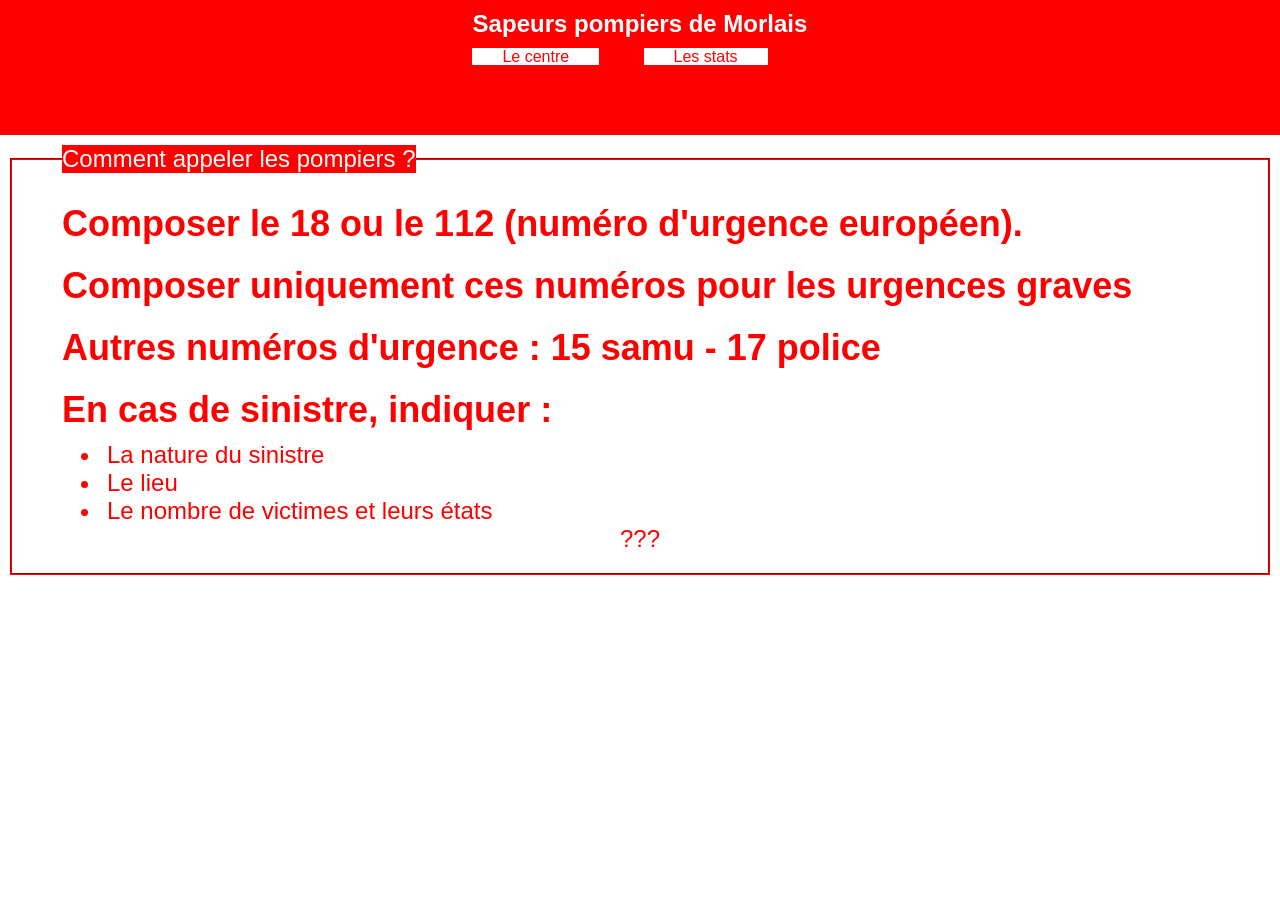
==== index.html @ 5ae493b4 "Add files via upload" ====
<!DOCTYPE html PUBLIC "-//W3C//DTD XHTML 1.0 Strict//EN" "http://www.w3.org/TR/xhtml1/DTD/xhtml1-strict.dtd">
<html lang="fr">
<head>
	<title>Stage officiel des pompiers de Morlais</title>
	<meta http-equiv="Content-Type" content="text/html; charset=utf-8" />
	<link href="style.css" rel="stylesheet" type="text/css"/>
</head>
<body>
	<div id="menu">
		<h1>Sapeurs pompiers de Morlais</h1>
		<ul>
			<li><a href="./pages/centre.html">Le centre</a></li>
			<li><a href="./pages/stats.html">Les stats </a></li>
		</ul>
	</div>
	
	<div id="centre">
		<fieldset>
		<legend>Comment appeler les pompiers ?</legend>
		<h2>Composer le 18 ou le 112 (numéro d'urgence européen).</h2>
		<h2>Composer uniquement ces numéros pour les urgences graves</h2>
		<h2>Autres numéros d'urgence : 15 samu - 17 police</h2>
		<h2>En cas de sinistre, indiquer :</h2>
		<ul>
			<li class="cligno">La nature du sinistre</li>
			<li class="cligno">Le lieu</li>
			<li class="cligno">Le nombre de victimes et leurs états</li>
		</ul>
		<center>
		<!--photographie du centre du secours -->
		???
		</center>
		</fieldset>
	</div>
</body>
</html>
---- style.css ----
/*configuration du corps de la page*/
html, body {
font-family: Arial;
margin: 0;
padding: 0;
font-size:1.em;
height:100%;
width:100%;
}
*{margin:0; padding:0;}
/*Configuration de la boite menu*/
div#menu {
width:100%;
height:15%;
background-color:red;
color:white;
text-align:center;
}

#menu ul{
list-style-type: none;
}
#menu li {
display:inline;
margin-right:40px;
padding:0px 30px 0 30px; 
background-color: white;
}
#menu a {
text-decoration: none;
color:red;
}

/*Configuration de la boite centre et de ses composants*/
div#centre {
height:85%;
width:100%;
overflow: auto;
background-color:white;
font-size:1.5em;
color :red;
}
#centre h1 {
font-size:1.75em;
text-align:center;
}


/*Configuration des balises de structuration*/
h1 {font-size:1.5em;
text-align:center;
padding-top:10px;
padding-bottom:10px;
}
h2 {
padding-top:10px;
padding-bottom:10px;
}
p { 
text-align:justify;
}
table {
 
border:1px solid; 
border-color:gray; 
width:50%; 
}
table th {
background-color:red;
color:white; 
border:1px solid; 
border-color:white;
}
table td{
border:1px solid; 
border-color:gray;
}
#centre img {
	width:auto;
	height:auto;
}
.cligno{
list-style-image:URL(./photos/cligno.gif);
padding-left:5px;
margin-left:40px;
}
legend{
background-color:red;
color:white;
}
fieldset {
border-color:red;
margin : 10px 10px 10px 10px;
padding: 20px 50px 20px 50px;
}
#centre a {
text-decoration: underline;
color:red;
}
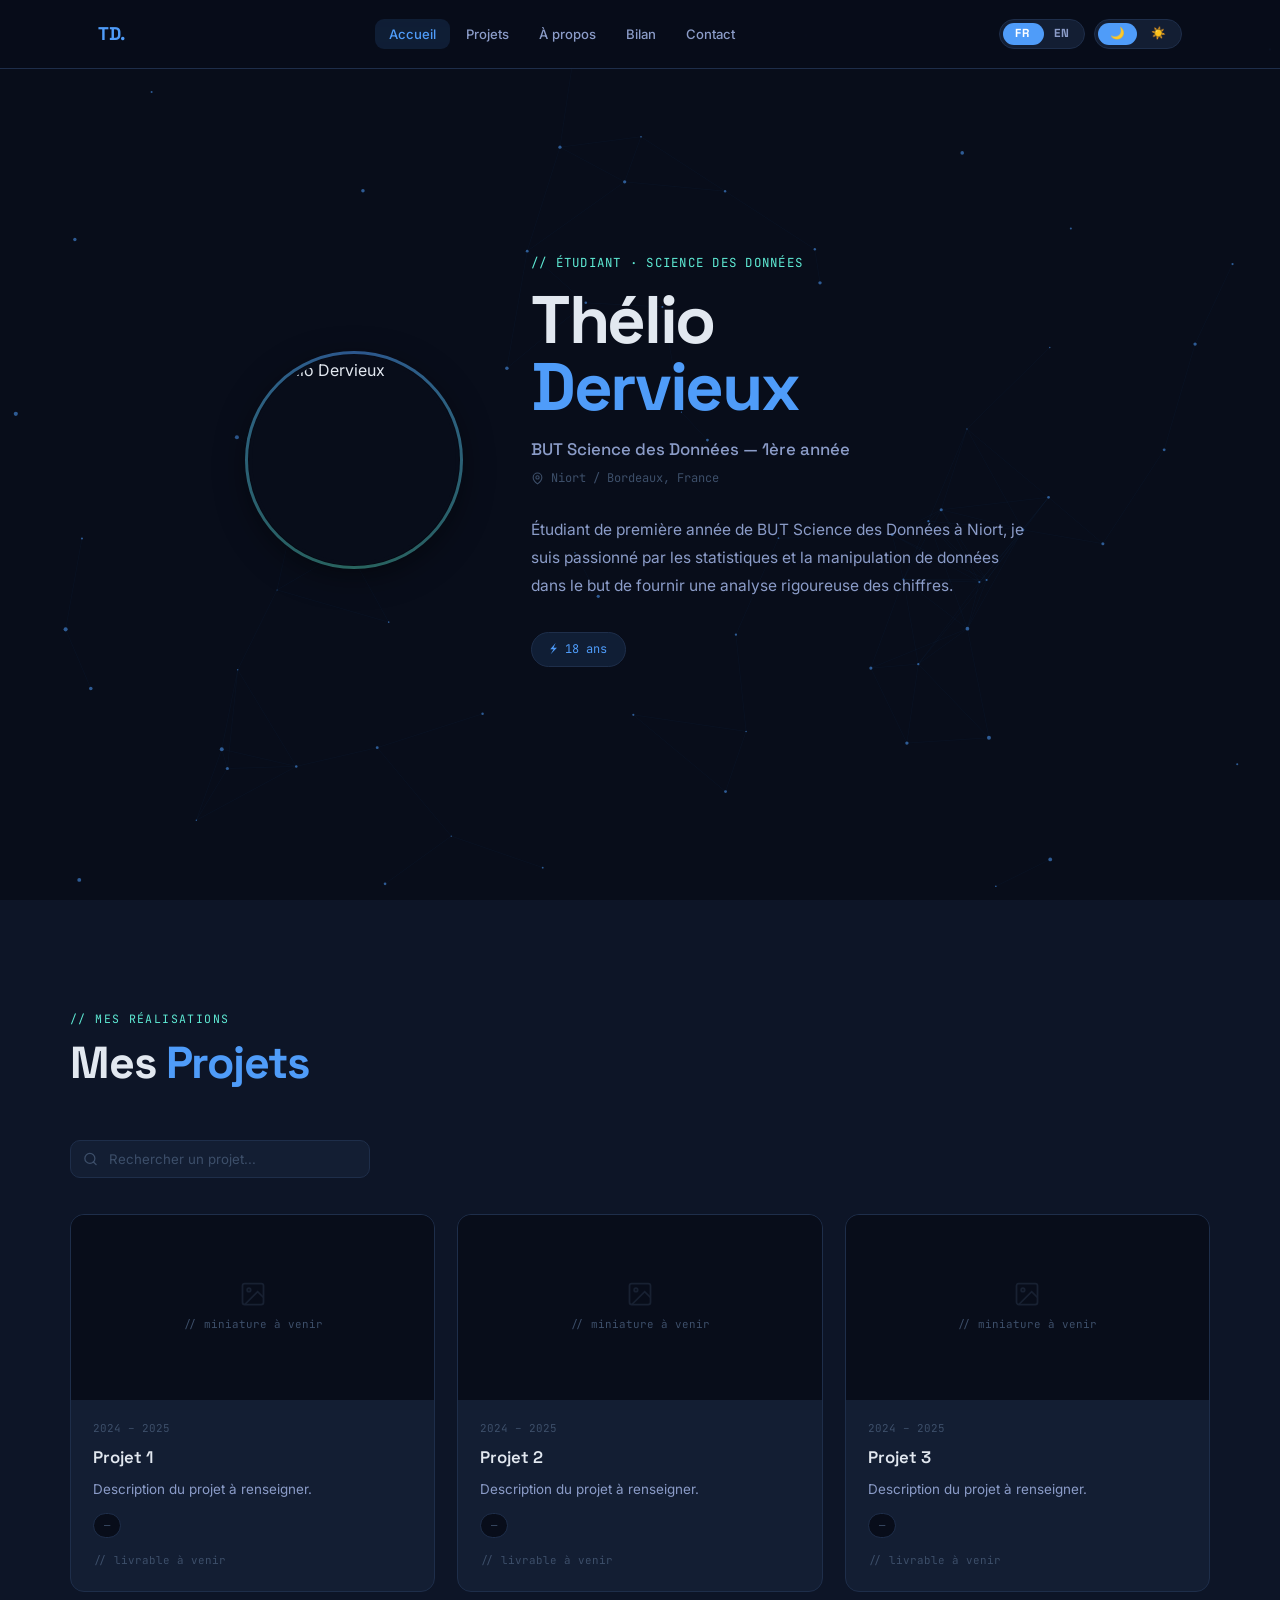
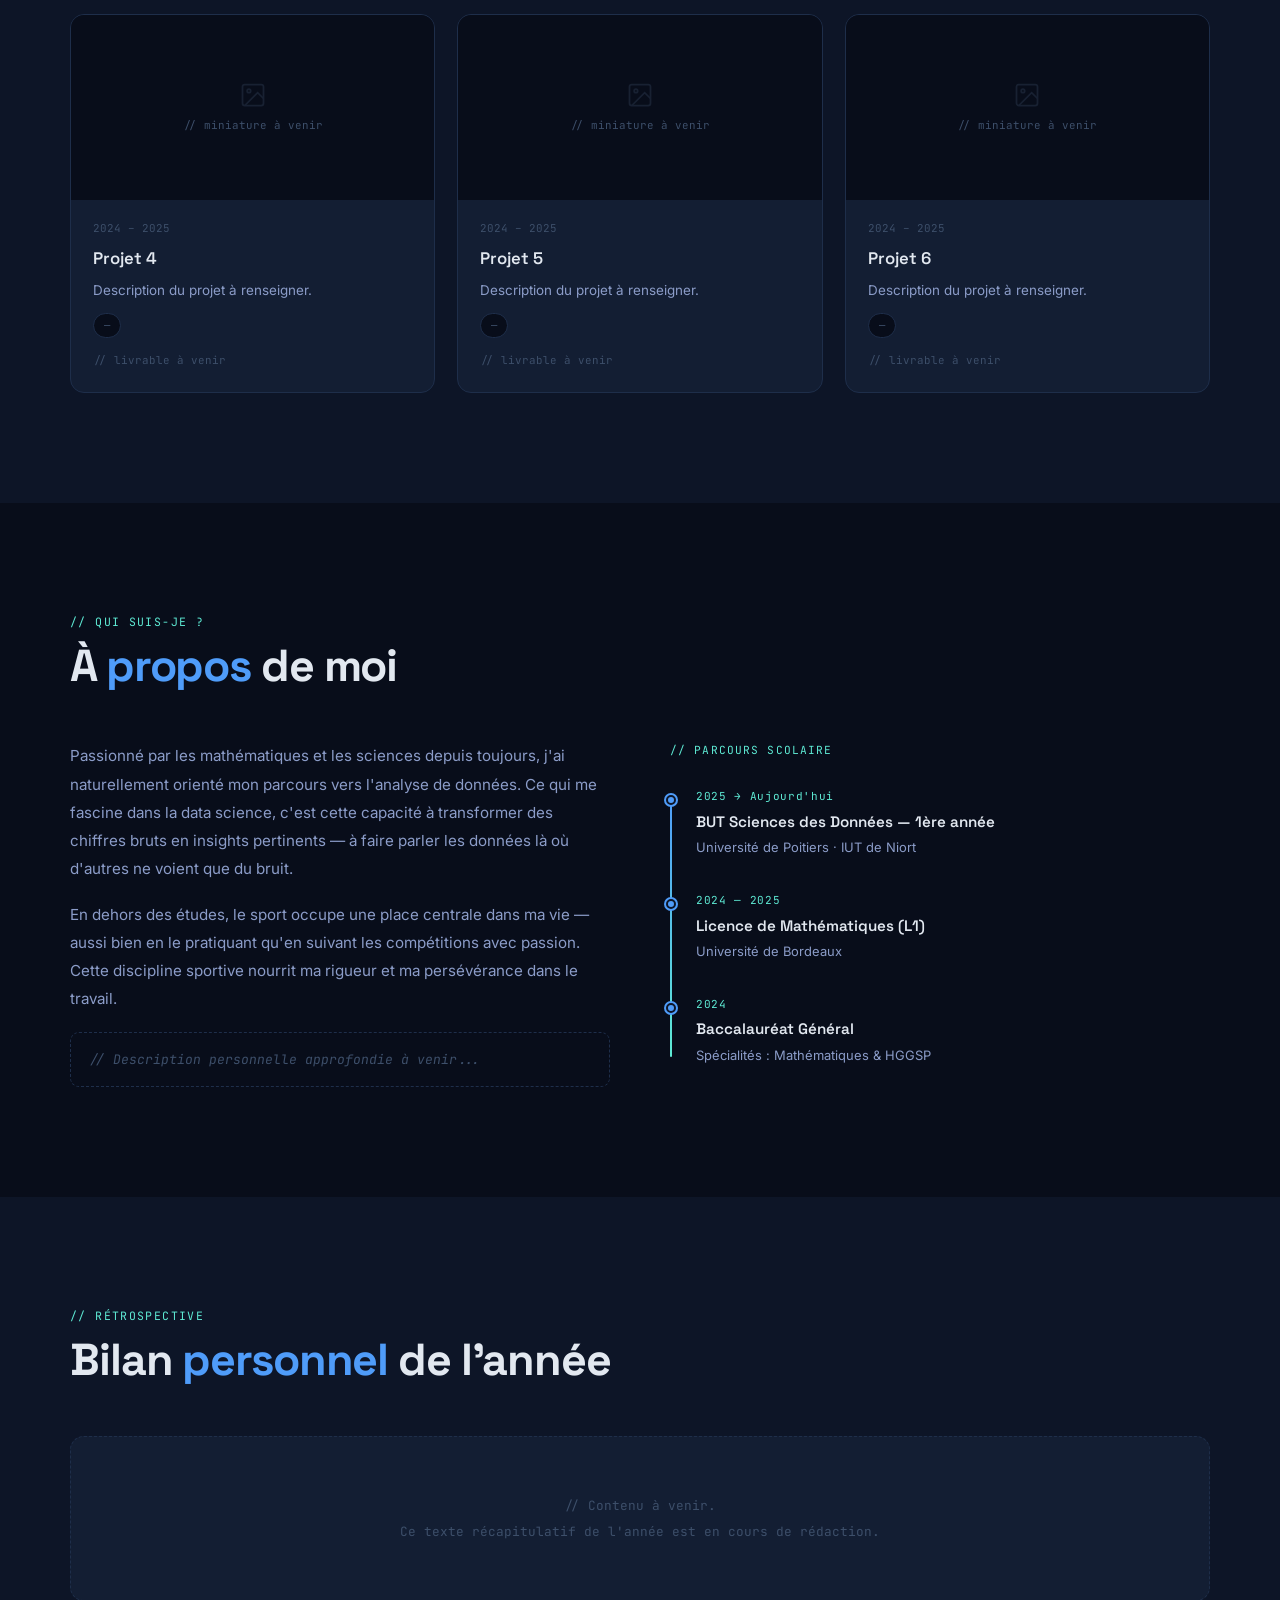
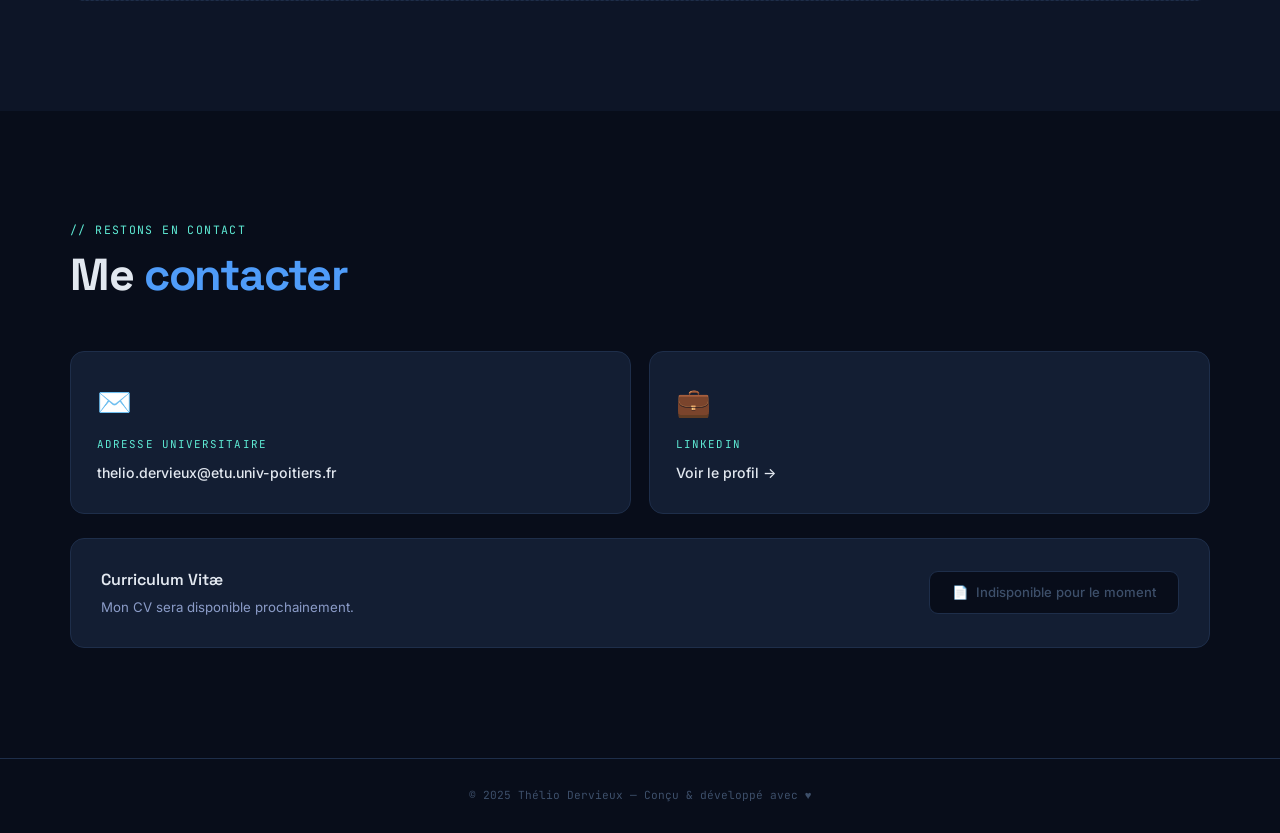
==== commit f9845a19: "Add files via upload" ====
--- a/index.html
+++ b/index.html
@@ -1,36 +1,1411 @@
-<!DOCTYPE html PUBLIC "-//W3C//DTD XHTML 1.0 Strict//EN" "http://www.w3.org/TR/xhtml1/DTD/xhtml1-strict.dtd">
-<html lang="fr">
-<head>
-	<title>Stage officiel des pompiers de Morlais</title>
-	<meta http-equiv="Content-Type" content="text/html; charset=utf-8" />
-	<link href="style.css" rel="stylesheet" type="text/css"/>
-</head>
-<body>
-	<div id="menu">
-		<h1>Sapeurs pompiers de Morlais</h1>
-		<ul>
-			<li><a href="./pages/centre.html">Le centre</a></li>
-			<li><a href="./pages/stats.html">Les stats </a></li>
-		</ul>
-	</div>
-	
-	<div id="centre">
-		<fieldset>
-		<legend>Comment appeler les pompiers ?</legend>
-		<h2>Composer le 18 ou le 112 (numéro d'urgence européen).</h2>
-		<h2>Composer uniquement ces numéros pour les urgences graves</h2>
-		<h2>Autres numéros d'urgence : 15 samu - 17 police</h2>
-		<h2>En cas de sinistre, indiquer :</h2>
-		<ul>
-			<li class="cligno">La nature du sinistre</li>
-			<li class="cligno">Le lieu</li>
-			<li class="cligno">Le nombre de victimes et leurs états</li>
-		</ul>
-		<center>
-		<!--photographie du centre du secours -->
-		???
-		</center>
-		</fieldset>
-	</div>
-</body>
-</html>+<!DOCTYPE html>
+<html lang="fr" data-theme="dark">
+<head>
+  <meta charset="UTF-8">
+  <meta name="viewport" content="width=device-width, initial-scale=1.0">
+  <title>Thélio Dervieux — Portfolio</title>
+  <link rel="preconnect" href="https://fonts.googleapis.com">
+  <link rel="preconnect" href="https://fonts.gstatic.com" crossorigin>
+  <link href="https://fonts.googleapis.com/css2?family=Space+Grotesk:wght@300;400;500;600;700&family=Inter:wght@300;400;500;600&family=JetBrains+Mono:wght@400;500&display=swap" rel="stylesheet">
+  <style>
+    /* ============================================================
+       DESIGN TOKENS
+    ============================================================ */
+    :root {
+      --transition: 0.35s cubic-bezier(0.4, 0, 0.2, 1);
+      --radius: 14px;
+    }
+
+    [data-theme="dark"] {
+      --bg:            #080D1A;
+      --bg-alt:        #0D1527;
+      --surface:       #131E33;
+      --surface-hover: #192742;
+      --border:        #1E2E4A;
+      --border-glow:   rgba(79,156,249,0.35);
+      --accent:        #4F9CF9;
+      --accent-dim:    rgba(79,156,249,0.12);
+      --accent2:       #5EEAD4;
+      --accent2-dim:   rgba(94,234,212,0.08);
+      --text-1:        #E2E8F0;
+      --text-2:        #8B9CC8;
+      --text-3:        #3D4F6A;
+      --shadow:        0 8px 32px rgba(0,0,0,0.5);
+      --nav-blur:      rgba(8,13,26,0.82);
+      --dot-color:     rgba(79,156,249,0.55);
+      --line-color:    rgba(79,156,249,0.06);
+    }
+
+    [data-theme="light"] {
+      --bg:            #EEF3FF;
+      --bg-alt:        #E3ECFF;
+      --surface:       #FFFFFF;
+      --surface-hover: #F5F8FF;
+      --border:        #C8D6F5;
+      --border-glow:   rgba(37,99,235,0.3);
+      --accent:        #1D6FE8;
+      --accent-dim:    rgba(29,111,232,0.09);
+      --accent2:       #0891B2;
+      --accent2-dim:   rgba(8,145,178,0.07);
+      --text-1:        #0F172A;
+      --text-2:        #3D5070;
+      --text-3:        #94A3B8;
+      --shadow:        0 8px 32px rgba(79,100,156,0.13);
+      --nav-blur:      rgba(238,243,255,0.85);
+      --dot-color:     rgba(29,111,232,0.35);
+      --line-color:    rgba(29,111,232,0.05);
+    }
+
+    /* ============================================================
+       RESET & BASE
+    ============================================================ */
+    *, *::before, *::after { box-sizing: border-box; margin: 0; padding: 0; }
+
+    html {
+      scroll-behavior: smooth;
+      scroll-padding-top: 72px;
+    }
+
+    body {
+      font-family: 'Inter', sans-serif;
+      background: var(--bg);
+      color: var(--text-1);
+      line-height: 1.6;
+      transition: background var(--transition), color var(--transition);
+      overflow-x: hidden;
+    }
+
+    img { display: block; max-width: 100%; }
+    a { color: inherit; text-decoration: none; }
+    button { font-family: inherit; cursor: pointer; border: none; background: none; }
+
+    /* ============================================================
+       SCROLLBAR
+    ============================================================ */
+    ::-webkit-scrollbar { width: 6px; }
+    ::-webkit-scrollbar-track { background: var(--bg); }
+    ::-webkit-scrollbar-thumb { background: var(--border); border-radius: 3px; }
+    ::-webkit-scrollbar-thumb:hover { background: var(--accent); }
+
+    /* ============================================================
+       NAVIGATION
+    ============================================================ */
+    nav {
+      position: fixed;
+      inset: 0 0 auto 0;
+      z-index: 200;
+      background: var(--nav-blur);
+      backdrop-filter: blur(16px);
+      -webkit-backdrop-filter: blur(16px);
+      border-bottom: 1px solid var(--border);
+      transition: background var(--transition), border-color var(--transition);
+    }
+
+    .nav-inner {
+      max-width: 1140px;
+      margin: 0 auto;
+      padding: 0 28px;
+      height: 68px;
+      display: flex;
+      align-items: center;
+      justify-content: space-between;
+      gap: 20px;
+    }
+
+    .nav-logo {
+      font-family: 'Space Grotesk', sans-serif;
+      font-weight: 700;
+      font-size: 1.15rem;
+      color: var(--accent);
+      letter-spacing: -0.02em;
+      white-space: nowrap;
+      flex-shrink: 0;
+    }
+
+    .nav-tabs {
+      display: flex;
+      gap: 2px;
+      flex: 1;
+      justify-content: center;
+    }
+
+    .nav-tab {
+      font-size: 0.82rem;
+      font-weight: 500;
+      color: var(--text-2);
+      padding: 7px 14px;
+      border-radius: 9px;
+      transition: all 0.2s;
+      white-space: nowrap;
+    }
+
+    .nav-tab:hover {
+      color: var(--text-1);
+      background: var(--accent-dim);
+    }
+
+    .nav-tab.active {
+      color: var(--accent);
+      background: var(--accent-dim);
+    }
+
+    .nav-controls {
+      display: flex;
+      align-items: center;
+      gap: 9px;
+      flex-shrink: 0;
+    }
+
+    /* ============================================================
+       TOGGLE PILLS (dark/light & FR/EN)
+    ============================================================ */
+    .t-pill {
+      position: relative;
+      display: flex;
+      align-items: center;
+      background: var(--surface);
+      border: 1px solid var(--border);
+      border-radius: 50px;
+      padding: 3px;
+      gap: 1px;
+      cursor: pointer;
+      transition: border-color 0.2s;
+      user-select: none;
+    }
+
+    .t-pill:hover { border-color: var(--accent); }
+
+    .t-opt {
+      position: relative;
+      z-index: 1;
+      padding: 5px 12px;
+      border-radius: 50px;
+      font-size: 0.73rem;
+      font-weight: 700;
+      font-family: 'Space Grotesk', sans-serif;
+      letter-spacing: 0.04em;
+      color: var(--text-2);
+      transition: color 0.2s;
+      line-height: 1;
+    }
+
+    .t-opt.active { color: #fff; }
+    [data-theme="light"] .t-opt.active { color: #fff; }
+
+    .t-thumb {
+      position: absolute;
+      top: 3px;
+      bottom: 3px;
+      border-radius: 50px;
+      background: var(--accent);
+      transition: left 0.28s cubic-bezier(0.4,0,0.2,1), width 0.28s cubic-bezier(0.4,0,0.2,1);
+      z-index: 0;
+      pointer-events: none;
+    }
+
+    /* ============================================================
+       HERO / ACCUEIL
+    ============================================================ */
+    #accueil {
+      position: relative;
+      min-height: 100vh;
+      display: flex;
+      align-items: center;
+      overflow: hidden;
+    }
+
+    #hero-canvas {
+      position: absolute;
+      inset: 0;
+      width: 100%;
+      height: 100%;
+      pointer-events: none;
+    }
+
+    .hero-inner {
+      position: relative;
+      z-index: 1;
+      max-width: 1140px;
+      margin: 0 auto;
+      padding: 100px 28px 80px;
+      display: flex;
+      align-items: center;
+      gap: 72px;
+    }
+
+    /* Photo */
+    .hero-photo-wrap {
+      flex-shrink: 0;
+      animation: fadeUp 0.7s 0.05s ease both;
+    }
+
+    .photo-ring {
+      position: relative;
+      width: 210px;
+      height: 210px;
+    }
+
+    .photo-ring::before {
+      content: '';
+      position: absolute;
+      inset: -4px;
+      border-radius: 50%;
+      background: conic-gradient(var(--accent), var(--accent2), var(--accent));
+      animation: spin 8s linear infinite;
+      opacity: 0.6;
+    }
+
+    .photo-ring::after {
+      content: '';
+      position: absolute;
+      inset: -1px;
+      border-radius: 50%;
+      background: var(--bg);
+    }
+
+    @keyframes spin { to { transform: rotate(360deg); } }
+
+    .hero-photo {
+      position: relative;
+      z-index: 1;
+      width: 210px;
+      height: 210px;
+      border-radius: 50%;
+      object-fit: cover;
+      object-position: center 15%;
+      border: 3px solid var(--bg);
+      box-shadow: var(--shadow);
+    }
+
+    /* Text */
+    .hero-text { flex: 1; }
+
+    .hero-eyebrow {
+      font-family: 'JetBrains Mono', monospace;
+      font-size: 0.78rem;
+      color: var(--accent2);
+      letter-spacing: 0.1em;
+      text-transform: uppercase;
+      margin-bottom: 14px;
+      animation: fadeUp 0.6s 0.12s ease both;
+    }
+
+    .hero-name {
+      font-family: 'Space Grotesk', sans-serif;
+      font-size: clamp(2.4rem, 5.5vw, 4.2rem);
+      font-weight: 700;
+      line-height: 1.0;
+      letter-spacing: -0.035em;
+      color: var(--text-1);
+      margin-bottom: 14px;
+      animation: fadeUp 0.6s 0.2s ease both;
+    }
+
+    .hero-name em {
+      color: var(--accent);
+      font-style: normal;
+    }
+
+    .hero-role {
+      font-family: 'Space Grotesk', sans-serif;
+      font-size: 1.05rem;
+      font-weight: 500;
+      color: var(--text-2);
+      margin-bottom: 6px;
+      animation: fadeUp 0.6s 0.27s ease both;
+    }
+
+    .hero-loc {
+      font-family: 'JetBrains Mono', monospace;
+      font-size: 0.75rem;
+      color: var(--text-3);
+      margin-bottom: 28px;
+      display: flex;
+      align-items: center;
+      gap: 7px;
+      animation: fadeUp 0.6s 0.32s ease both;
+    }
+
+    .hero-desc {
+      font-size: 0.97rem;
+      color: var(--text-2);
+      max-width: 500px;
+      line-height: 1.8;
+      margin-bottom: 32px;
+      animation: fadeUp 0.6s 0.38s ease both;
+    }
+
+    .hero-badge {
+      display: inline-flex;
+      align-items: center;
+      gap: 8px;
+      background: var(--accent-dim);
+      border: 1px solid var(--border);
+      border-radius: 50px;
+      padding: 7px 18px;
+      font-family: 'JetBrains Mono', monospace;
+      font-size: 0.75rem;
+      color: var(--accent);
+      animation: fadeUp 0.6s 0.44s ease both;
+    }
+
+    @keyframes fadeUp {
+      from { opacity: 0; transform: translateY(20px); }
+      to   { opacity: 1; transform: translateY(0); }
+    }
+
+    /* ============================================================
+       SECTION BASE
+    ============================================================ */
+    .section {
+      padding: 110px 28px;
+      transition: background var(--transition);
+    }
+
+    .section.alt { background: var(--bg-alt); }
+
+    .section-inner { max-width: 1140px; margin: 0 auto; }
+
+    .s-eyebrow {
+      font-family: 'JetBrains Mono', monospace;
+      font-size: 0.72rem;
+      color: var(--accent2);
+      letter-spacing: 0.12em;
+      text-transform: uppercase;
+      margin-bottom: 10px;
+    }
+
+    .s-title {
+      font-family: 'Space Grotesk', sans-serif;
+      font-size: clamp(1.9rem, 3.5vw, 2.8rem);
+      font-weight: 700;
+      letter-spacing: -0.025em;
+      color: var(--text-1);
+      margin-bottom: 52px;
+      line-height: 1.1;
+    }
+
+    .s-title em {
+      color: var(--accent);
+      font-style: normal;
+    }
+
+    /* ============================================================
+       PROJETS
+    ============================================================ */
+    .proj-filter {
+      display: flex;
+      gap: 12px;
+      align-items: center;
+      margin-bottom: 36px;
+      flex-wrap: wrap;
+    }
+
+    .search-wrap {
+      position: relative;
+      flex: 1;
+      min-width: 180px;
+      max-width: 300px;
+    }
+
+    .search-wrap svg {
+      position: absolute;
+      left: 13px;
+      top: 50%;
+      transform: translateY(-50%);
+      width: 15px;
+      height: 15px;
+      color: var(--text-3);
+      pointer-events: none;
+    }
+
+    .search-wrap input {
+      width: 100%;
+      background: var(--surface);
+      border: 1px solid var(--border);
+      border-radius: 10px;
+      padding: 10px 14px 10px 38px;
+      font-family: 'Inter', sans-serif;
+      font-size: 0.83rem;
+      color: var(--text-1);
+      outline: none;
+      transition: all 0.2s;
+    }
+
+    .search-wrap input::placeholder { color: var(--text-3); }
+
+    .search-wrap input:focus {
+      border-color: var(--accent);
+      box-shadow: 0 0 0 3px var(--accent-dim);
+    }
+
+    .tag-filters {
+      display: flex;
+      gap: 7px;
+      flex-wrap: wrap;
+    }
+
+    .f-tag {
+      font-family: 'JetBrains Mono', monospace;
+      font-size: 0.72rem;
+      padding: 6px 14px;
+      border-radius: 50px;
+      border: 1px solid var(--border);
+      background: var(--surface);
+      color: var(--text-2);
+      cursor: pointer;
+      transition: all 0.18s;
+    }
+
+    .f-tag:hover, .f-tag.on {
+      border-color: var(--accent);
+      color: var(--accent);
+      background: var(--accent-dim);
+    }
+
+    .projects-grid {
+      display: grid;
+      grid-template-columns: repeat(auto-fill, minmax(330px, 1fr));
+      gap: 22px;
+    }
+
+    .p-card {
+      background: var(--surface);
+      border: 1px solid var(--border);
+      border-radius: var(--radius);
+      overflow: hidden;
+      display: flex;
+      flex-direction: column;
+      transition: transform 0.22s ease, border-color 0.22s, box-shadow 0.22s;
+    }
+
+    .p-card:hover {
+      transform: translateY(-5px);
+      border-color: var(--accent);
+      box-shadow: 0 16px 48px rgba(79,156,249,0.13);
+    }
+
+    .p-card.hidden { display: none; }
+
+    .p-thumb {
+      width: 100%;
+      height: 185px;
+      background: var(--bg);
+      overflow: hidden;
+      position: relative;
+    }
+
+    .p-thumb img {
+      width: 100%;
+      height: 100%;
+      object-fit: cover;
+    }
+
+    .p-thumb-placeholder {
+      width: 100%;
+      height: 100%;
+      display: flex;
+      align-items: center;
+      justify-content: center;
+      flex-direction: column;
+      gap: 8px;
+      color: var(--text-3);
+      font-family: 'JetBrains Mono', monospace;
+      font-size: 0.68rem;
+    }
+
+    .p-thumb-placeholder svg {
+      width: 28px;
+      height: 28px;
+      opacity: 0.3;
+    }
+
+    .p-body {
+      padding: 20px 22px 22px;
+      display: flex;
+      flex-direction: column;
+      flex: 1;
+      gap: 10px;
+    }
+
+    .p-date {
+      font-family: 'JetBrains Mono', monospace;
+      font-size: 0.68rem;
+      color: var(--text-3);
+    }
+
+    .p-title {
+      font-family: 'Space Grotesk', sans-serif;
+      font-size: 1.05rem;
+      font-weight: 600;
+      color: var(--text-1);
+      line-height: 1.25;
+    }
+
+    .p-desc {
+      font-size: 0.84rem;
+      color: var(--text-2);
+      line-height: 1.7;
+      flex: 1;
+    }
+
+    .p-tags { display: flex; flex-wrap: wrap; gap: 5px; margin-top: 2px; }
+
+    .p-tag {
+      font-family: 'JetBrains Mono', monospace;
+      font-size: 0.66rem;
+      padding: 3px 10px;
+      border-radius: 50px;
+      background: var(--accent-dim);
+      color: var(--accent);
+      border: 1px solid rgba(79,156,249,0.18);
+    }
+
+    .p-deliverable {
+      display: inline-flex;
+      align-items: center;
+      gap: 7px;
+      margin-top: 4px;
+      padding: 9px 18px;
+      background: var(--accent);
+      color: #fff;
+      border-radius: 9px;
+      font-size: 0.8rem;
+      font-weight: 600;
+      text-decoration: none;
+      transition: opacity 0.18s, transform 0.18s;
+      align-self: flex-start;
+    }
+
+    .p-deliverable:hover { opacity: 0.85; transform: translateY(-1px); }
+
+    .p-deliverable-na {
+      font-family: 'JetBrains Mono', monospace;
+      font-size: 0.68rem;
+      color: var(--text-3);
+      margin-top: 4px;
+    }
+
+    .no-results {
+      display: none;
+      grid-column: 1/-1;
+      text-align: center;
+      padding: 60px 20px;
+      color: var(--text-3);
+      font-family: 'JetBrains Mono', monospace;
+      font-size: 0.8rem;
+    }
+
+    /* ============================================================
+       À PROPOS
+    ============================================================ */
+    .about-grid {
+      display: grid;
+      grid-template-columns: 1fr 1fr;
+      gap: 60px;
+      align-items: start;
+    }
+
+    .about-desc {
+      font-size: 0.95rem;
+      color: var(--text-2);
+      line-height: 1.85;
+    }
+
+    .about-desc p + p { margin-top: 18px; }
+
+    .about-placeholder {
+      font-style: italic;
+      color: var(--text-3);
+      border: 1px dashed var(--border);
+      border-radius: 9px;
+      padding: 16px 18px;
+      font-size: 0.82rem;
+      margin-top: 18px;
+      font-family: 'JetBrains Mono', monospace;
+    }
+
+    /* Timeline */
+    .timeline-head {
+      font-family: 'JetBrains Mono', monospace;
+      font-size: 0.7rem;
+      color: var(--accent2);
+      letter-spacing: 0.1em;
+      text-transform: uppercase;
+      margin-bottom: 28px;
+    }
+
+    .timeline {
+      position: relative;
+      padding-left: 26px;
+    }
+
+    .timeline::before {
+      content: '';
+      position: absolute;
+      left: 0;
+      top: 8px;
+      bottom: 8px;
+      width: 2px;
+      background: linear-gradient(to bottom, var(--accent), var(--accent2));
+      border-radius: 2px;
+    }
+
+    .tl-item {
+      position: relative;
+      margin-bottom: 34px;
+    }
+
+    .tl-item:last-child { margin-bottom: 0; }
+
+    .tl-item::before {
+      content: '';
+      position: absolute;
+      left: -30px;
+      top: 7px;
+      width: 10px;
+      height: 10px;
+      border-radius: 50%;
+      background: var(--accent);
+      border: 2px solid var(--bg-alt);
+      box-shadow: 0 0 0 2px var(--accent);
+    }
+
+    .tl-year {
+      font-family: 'JetBrains Mono', monospace;
+      font-size: 0.69rem;
+      color: var(--accent2);
+      letter-spacing: 0.06em;
+      margin-bottom: 4px;
+    }
+
+    .tl-title {
+      font-family: 'Space Grotesk', sans-serif;
+      font-size: 0.95rem;
+      font-weight: 600;
+      color: var(--text-1);
+      margin-bottom: 3px;
+    }
+
+    .tl-sub {
+      font-size: 0.81rem;
+      color: var(--text-2);
+    }
+
+    /* ============================================================
+       BILAN
+    ============================================================ */
+    .bilan-placeholder {
+      background: var(--surface);
+      border: 1px dashed var(--border);
+      border-radius: var(--radius);
+      padding: 56px;
+      text-align: center;
+      color: var(--text-3);
+      font-family: 'JetBrains Mono', monospace;
+      font-size: 0.8rem;
+      line-height: 2;
+    }
+
+    .bilan-text {
+      background: var(--surface);
+      border: 1px solid var(--border);
+      border-radius: var(--radius);
+      padding: 40px 48px;
+      font-size: 0.97rem;
+      color: var(--text-2);
+      line-height: 1.9;
+    }
+
+    /* ============================================================
+       CONTACT
+    ============================================================ */
+    .contact-grid {
+      display: grid;
+      grid-template-columns: repeat(auto-fit, minmax(260px, 1fr));
+      gap: 18px;
+      margin-bottom: 24px;
+    }
+
+    .c-card {
+      background: var(--surface);
+      border: 1px solid var(--border);
+      border-radius: var(--radius);
+      padding: 28px 26px;
+      display: flex;
+      flex-direction: column;
+      gap: 9px;
+      transition: all 0.22s;
+      text-decoration: none;
+    }
+
+    .c-card:hover {
+      border-color: var(--accent);
+      transform: translateY(-3px);
+      box-shadow: var(--shadow);
+    }
+
+    .c-icon { font-size: 1.75rem; margin-bottom: 2px; }
+
+    .c-label {
+      font-family: 'JetBrains Mono', monospace;
+      font-size: 0.68rem;
+      color: var(--accent2);
+      letter-spacing: 0.1em;
+      text-transform: uppercase;
+    }
+
+    .c-value {
+      font-size: 0.88rem;
+      font-weight: 500;
+      color: var(--text-1);
+      word-break: break-all;
+    }
+
+    .cv-row {
+      background: var(--surface);
+      border: 1px solid var(--border);
+      border-radius: var(--radius);
+      padding: 28px 30px;
+      display: flex;
+      align-items: center;
+      justify-content: space-between;
+      gap: 24px;
+      margin-top: 6px;
+    }
+
+    .cv-info h3 {
+      font-family: 'Space Grotesk', sans-serif;
+      font-size: 1rem;
+      font-weight: 600;
+      color: var(--text-1);
+      margin-bottom: 5px;
+    }
+
+    .cv-info p { font-size: 0.83rem; color: var(--text-2); }
+
+    .cv-btn-na {
+      flex-shrink: 0;
+      display: inline-flex;
+      align-items: center;
+      gap: 8px;
+      padding: 10px 22px;
+      border-radius: 9px;
+      border: 1px solid var(--border);
+      background: var(--bg);
+      color: var(--text-3);
+      font-size: 0.82rem;
+      font-weight: 500;
+      cursor: not-allowed;
+      white-space: nowrap;
+    }
+
+    /* ============================================================
+       FOOTER
+    ============================================================ */
+    footer {
+      border-top: 1px solid var(--border);
+      padding: 28px 28px;
+      text-align: center;
+      font-family: 'JetBrains Mono', monospace;
+      font-size: 0.7rem;
+      color: var(--text-3);
+      transition: border-color var(--transition);
+    }
+
+    /* ============================================================
+       MOBILE
+    ============================================================ */
+    @media (max-width: 780px) {
+      .hero-inner {
+        flex-direction: column;
+        text-align: center;
+        gap: 36px;
+        padding: 100px 20px 60px;
+      }
+      .hero-loc { justify-content: center; }
+      .hero-desc { max-width: 100%; }
+      .hero-badge { display: inline-flex; }
+      .nav-tabs { display: none; }
+      .about-grid { grid-template-columns: 1fr; gap: 40px; }
+      .projects-grid { grid-template-columns: 1fr; }
+      .cv-row { flex-direction: column; align-items: flex-start; }
+      .section { padding: 72px 20px; }
+      .bilan-text { padding: 28px 22px; }
+    }
+
+    @media (prefers-reduced-motion: reduce) {
+      .photo-ring::before { animation: none; }
+      * { transition-duration: 0.01ms !important; animation-duration: 0.01ms !important; }
+    }
+  </style>
+</head>
+<body>
+
+  <!-- ============================================================
+       NAVIGATION
+  ============================================================ -->
+  <nav id="main-nav">
+    <div class="nav-inner">
+
+      <div class="nav-logo">TD.</div>
+
+      <div class="nav-tabs" id="nav-tabs">
+        <button class="nav-tab active" data-section="accueil" onclick="navTo('accueil')">
+          <span data-fr="Accueil" data-en="Home">Accueil</span>
+        </button>
+        <button class="nav-tab" data-section="projets" onclick="navTo('projets')">
+          <span data-fr="Projets" data-en="Projects">Projets</span>
+        </button>
+        <button class="nav-tab" data-section="apropos" onclick="navTo('apropos')">
+          <span data-fr="À propos" data-en="About">À propos</span>
+        </button>
+        <button class="nav-tab" data-section="bilan" onclick="navTo('bilan')">
+          <span data-fr="Bilan" data-en="Year Review">Bilan</span>
+        </button>
+        <button class="nav-tab" data-section="contact" onclick="navTo('contact')">
+          <span data-fr="Contact" data-en="Contact">Contact</span>
+        </button>
+      </div>
+
+      <div class="nav-controls">
+        <!-- Lang toggle -->
+        <div class="t-pill" onclick="toggleLang()" title="Changer de langue / Switch language">
+          <div class="t-thumb" id="lang-thumb"></div>
+          <span class="t-opt active" id="opt-fr">FR</span>
+          <span class="t-opt" id="opt-en">EN</span>
+        </div>
+        <!-- Theme toggle -->
+        <div class="t-pill" onclick="toggleTheme()" title="Changer de thème / Toggle theme">
+          <div class="t-thumb" id="theme-thumb"></div>
+          <span class="t-opt active" id="opt-dark">🌙</span>
+          <span class="t-opt" id="opt-light">☀️</span>
+        </div>
+      </div>
+
+    </div>
+  </nav>
+
+  <!-- ============================================================
+       ACCUEIL
+  ============================================================ -->
+  <section id="accueil">
+    <canvas id="hero-canvas"></canvas>
+    <div class="hero-inner">
+
+      <div class="hero-photo-wrap">
+        <div class="photo-ring">
+          <img class="hero-photo" src="assets/PhotoProfil.JPG" alt="Thélio Dervieux">
+        </div>
+      </div>
+
+      <div class="hero-text">
+        <div class="hero-eyebrow" data-fr="// étudiant · science des données" data-en="// student · data science">
+          // étudiant · science des données
+        </div>
+        <h1 class="hero-name">Thélio<br><em>Dervieux</em></h1>
+        <div class="hero-role" data-fr="BUT Science des Données — 1ère année" data-en="Bachelor of Technology in Data Science — 1st year">
+          BUT Science des Données — 1ère année
+        </div>
+        <div class="hero-loc">
+          <svg xmlns="http://www.w3.org/2000/svg" width="13" height="13" viewBox="0 0 24 24" fill="none" stroke="currentColor" stroke-width="2" stroke-linecap="round" stroke-linejoin="round"><path d="M20 10c0 6-8 12-8 12s-8-6-8-12a8 8 0 0 1 16 0Z"/><circle cx="12" cy="10" r="3"/></svg>
+          <span data-fr="Niort / Bordeaux, France" data-en="Niort / Bordeaux, France">Niort / Bordeaux, France</span>
+        </div>
+        <p class="hero-desc" data-fr="Étudiant de première année de BUT Science des Données à Niort, je suis passionné par les statistiques et la manipulation de données dans le but de fournir une analyse rigoureuse des chiffres." data-en="First-year student in a Bachelor of Technology in Data Science in Niort, I am passionate about statistics and data manipulation with the goal of providing rigorous numerical analysis.">
+          Étudiant de première année de BUT Science des Données à Niort, je suis passionné par les statistiques et la manipulation de données dans le but de fournir une analyse rigoureuse des chiffres.
+        </p>
+        <div class="hero-badge">
+          <span>⚡</span>
+          <span data-fr="18 ans" data-en="18 years old">18 ans</span>
+        </div>
+      </div>
+    </div>
+  </section>
+
+  <!-- ============================================================
+       PROJETS
+  ============================================================ -->
+  <section id="projets" class="section alt">
+    <div class="section-inner">
+      <div class="s-eyebrow" data-fr="// mes réalisations" data-en="// my work">// mes réalisations</div>
+      <h2 class="s-title" data-fr="Mes <em>Projets</em>" data-en="My <em>Projects</em>">Mes <em>Projets</em></h2>
+
+      <div class="proj-filter">
+        <div class="search-wrap">
+          <svg xmlns="http://www.w3.org/2000/svg" viewBox="0 0 24 24" fill="none" stroke="currentColor" stroke-width="2" stroke-linecap="round" stroke-linejoin="round"><circle cx="11" cy="11" r="8"/><path d="m21 21-4.3-4.3"/></svg>
+          <input type="text" id="search-input"
+            placeholder="Rechercher un projet..."
+            data-fr="Rechercher un projet..."
+            data-en="Search a project..."
+            oninput="filterProjects()" autocomplete="off">
+        </div>
+        <div class="tag-filters" id="tag-filters"></div>
+      </div>
+
+      <div class="projects-grid" id="projects-grid">
+        <div class="no-results" id="no-results" data-fr="// Aucun projet ne correspond à votre recherche." data-en="// No projects match your search.">
+          // Aucun projet ne correspond à votre recherche.
+        </div>
+      </div>
+    </div>
+  </section>
+
+  <!-- ============================================================
+       À PROPOS
+  ============================================================ -->
+  <section id="apropos" class="section">
+    <div class="section-inner">
+      <div class="s-eyebrow" data-fr="// qui suis-je ?" data-en="// who am I?">// qui suis-je ?</div>
+      <h2 class="s-title" data-fr="À <em>propos</em> de moi" data-en="<em>About</em> me">À <em>propos</em> de moi</h2>
+
+      <div class="about-grid">
+
+        <!-- Description personnelle -->
+        <div>
+          <div class="about-desc">
+            <p data-fr="Passionné par les mathématiques et les sciences depuis toujours, j'ai naturellement orienté mon parcours vers l'analyse de données. Ce qui me fascine dans la data science, c'est cette capacité à transformer des chiffres bruts en insights pertinents — à faire parler les données là où d'autres ne voient que du bruit." data-en="Passionate about mathematics and sciences from a young age, I naturally oriented my path towards data analysis. What fascinates me in data science is this ability to transform raw numbers into relevant insights — to make data speak where others see only noise.">
+              Passionné par les mathématiques et les sciences depuis toujours, j'ai naturellement orienté mon parcours vers l'analyse de données. Ce qui me fascine dans la data science, c'est cette capacité à transformer des chiffres bruts en insights pertinents — à faire parler les données là où d'autres ne voient que du bruit.
+            </p>
+            <p data-fr="En dehors des études, le sport occupe une place centrale dans ma vie — aussi bien en le pratiquant qu'en suivant les compétitions avec passion. Cette discipline sportive nourrit ma rigueur et ma persévérance dans le travail." data-en="Outside of studies, sport occupies a central place in my life — both in practicing it and following competitions with passion. This athletic discipline fuels my rigor and perseverance at work.">
+              En dehors des études, le sport occupe une place centrale dans ma vie — aussi bien en le pratiquant qu'en suivant les compétitions avec passion. Cette discipline sportive nourrit ma rigueur et ma persévérance dans le travail.
+            </p>
+          </div>
+          <div class="about-placeholder" data-fr="// Description personnelle approfondie à venir..." data-en="// Detailed personal description coming soon...">
+            // Description personnelle approfondie à venir...
+          </div>
+        </div>
+
+        <!-- Parcours scolaire -->
+        <div>
+          <div class="timeline-head" data-fr="// parcours scolaire" data-en="// academic path">// parcours scolaire</div>
+          <div class="timeline">
+
+            <div class="tl-item">
+              <div class="tl-year" data-fr="2025 → Aujourd'hui" data-en="2025 → Present">2025 → Aujourd'hui</div>
+              <div class="tl-title" data-fr="BUT Sciences des Données — 1ère année" data-en="Bachelor of Technology in Data Science — 1st year">BUT Sciences des Données — 1ère année</div>
+              <div class="tl-sub" data-fr="Université de Poitiers · IUT de Niort" data-en="University of Poitiers · IUT of Niort">Université de Poitiers · IUT de Niort</div>
+            </div>
+
+            <div class="tl-item">
+              <div class="tl-year">2024 — 2025</div>
+              <div class="tl-title" data-fr="Licence de Mathématiques (L1)" data-en="Bachelor's in Mathematics (1st year)">Licence de Mathématiques (L1)</div>
+              <div class="tl-sub" data-fr="Université de Bordeaux" data-en="University of Bordeaux">Université de Bordeaux</div>
+            </div>
+
+            <div class="tl-item">
+              <div class="tl-year">2024</div>
+              <div class="tl-title" data-fr="Baccalauréat Général" data-en="French Baccalauréat">Baccalauréat Général</div>
+              <div class="tl-sub" data-fr="Spécialités : Mathématiques & HGGSP" data-en="Specialties: Mathematics & HGGSP (Geopolitics & Political Science)">Spécialités : Mathématiques & HGGSP</div>
+            </div>
+
+          </div>
+        </div>
+      </div>
+    </div>
+  </section>
+
+  <!-- ============================================================
+       BILAN
+  ============================================================ -->
+  <section id="bilan" class="section alt">
+    <div class="section-inner">
+      <div class="s-eyebrow" data-fr="// rétrospective" data-en="// retrospective">// rétrospective</div>
+      <h2 class="s-title" data-fr="Bilan <em>personnel</em> de l'année" data-en="Personal <em>year</em> review">Bilan <em>personnel</em> de l'année</h2>
+      <div class="bilan-placeholder" data-fr="// Contenu à venir.&#10;Ce texte récapitulatif de l'année est en cours de rédaction." data-en="// Content coming soon.&#10;This year recap is currently being written.">
+        // Contenu à venir.<br>Ce texte récapitulatif de l'année est en cours de rédaction.
+      </div>
+    </div>
+  </section>
+
+  <!-- ============================================================
+       CONTACT
+  ============================================================ -->
+  <section id="contact" class="section">
+    <div class="section-inner">
+      <div class="s-eyebrow" data-fr="// restons en contact" data-en="// let's stay in touch">// restons en contact</div>
+      <h2 class="s-title" data-fr="Me <em>contacter</em>" data-en="Get in <em>touch</em>">Me <em>contacter</em></h2>
+
+      <div class="contact-grid">
+        <a class="c-card" href="mailto:thelio.dervieux@etu.univ-poitiers.fr">
+          <div class="c-icon">✉️</div>
+          <div class="c-label" data-fr="Adresse universitaire" data-en="University email">Adresse universitaire</div>
+          <div class="c-value">thelio.dervieux@etu.univ-poitiers.fr</div>
+        </a>
+
+        <a class="c-card" href="https://linkedin.com/in/VOTRE-ID-ICI" target="_blank" rel="noopener" id="linkedin-card">
+          <div class="c-icon">💼</div>
+          <div class="c-label">LinkedIn</div>
+          <div class="c-value" data-fr="Voir le profil →" data-en="View profile →">Voir le profil →</div>
+        </a>
+      </div>
+
+      <!-- CV -->
+      <div class="cv-row">
+        <div class="cv-info">
+          <h3 data-fr="Curriculum Vitæ" data-en="Resume / CV">Curriculum Vitæ</h3>
+          <p data-fr="Mon CV sera disponible prochainement." data-en="My resume will be available soon.">Mon CV sera disponible prochainement.</p>
+        </div>
+        <div class="cv-btn-na">
+          <span>📄</span>
+          <span data-fr="Indisponible pour le moment" data-en="Not available yet">Indisponible pour le moment</span>
+        </div>
+      </div>
+
+    </div>
+  </section>
+
+  <!-- ============================================================
+       FOOTER
+  ============================================================ -->
+  <footer>
+    <span data-fr="© 2025 Thélio Dervieux — Conçu &amp; développé avec ♥" data-en="© 2025 Thélio Dervieux — Designed &amp; developed with ♥">
+      © 2025 Thélio Dervieux — Conçu &amp; développé avec ♥
+    </span>
+  </footer>
+
+  <!-- ============================================================
+       JAVASCRIPT
+  ============================================================ -->
+  <script>
+    /* ──────────────────────────────────────────────────────────
+       PROJECT DATA  (à compléter au fur et à mesure)
+    ────────────────────────────────────────────────────────── */
+    const PROJECTS = [
+      {
+        id: 1,
+        titleFr: "Projet 1",
+        titleEn: "Project 1",
+        descFr: "Description du projet à renseigner.",
+        descEn: "Project description to be filled in.",
+        date: "2024 – 2025",
+        tags: [],
+        thumb: null,          // ex: "assets/proj1.png"
+        deliverable: null     // ex: "assets/proj1.pdf" ou "https://..."
+      },
+      {
+        id: 2,
+        titleFr: "Projet 2",
+        titleEn: "Project 2",
+        descFr: "Description du projet à renseigner.",
+        descEn: "Project description to be filled in.",
+        date: "2024 – 2025",
+        tags: [],
+        thumb: null,
+        deliverable: null
+      },
+      {
+        id: 3,
+        titleFr: "Projet 3",
+        titleEn: "Project 3",
+        descFr: "Description du projet à renseigner.",
+        descEn: "Project description to be filled in.",
+        date: "2024 – 2025",
+        tags: [],
+        thumb: null,
+        deliverable: null
+      },
+      {
+        id: 4,
+        titleFr: "Projet 4",
+        titleEn: "Project 4",
+        descFr: "Description du projet à renseigner.",
+        descEn: "Project description to be filled in.",
+        date: "2024 – 2025",
+        tags: [],
+        thumb: null,
+        deliverable: null
+      },
+      {
+        id: 5,
+        titleFr: "Projet 5",
+        titleEn: "Project 5",
+        descFr: "Description du projet à renseigner.",
+        descEn: "Project description to be filled in.",
+        date: "2024 – 2025",
+        tags: [],
+        thumb: null,
+        deliverable: null
+      },
+      {
+        id: 6,
+        titleFr: "Projet 6",
+        titleEn: "Project 6",
+        descFr: "Description du projet à renseigner.",
+        descEn: "Project description to be filled in.",
+        date: "2024 – 2025",
+        tags: [],
+        thumb: null,
+        deliverable: null
+      }
+    ];
+
+    /* ──────────────────────────────────────────────────────────
+       STATE
+    ────────────────────────────────────────────────────────── */
+    let lang  = 'fr';
+    let theme = 'dark';
+    let activeTag = null;
+
+    /* ──────────────────────────────────────────────────────────
+       THEME
+    ────────────────────────────────────────────────────────── */
+    function toggleTheme() {
+      theme = theme === 'dark' ? 'light' : 'dark';
+      document.documentElement.setAttribute('data-theme', theme);
+      updateThumb('theme-thumb', theme === 'dark' ? 'opt-dark' : 'opt-light', ['opt-dark','opt-light']);
+    }
+
+    /* ──────────────────────────────────────────────────────────
+       LANGUAGE
+    ────────────────────────────────────────────────────────── */
+    function toggleLang() {
+      lang = lang === 'fr' ? 'en' : 'fr';
+      document.documentElement.lang = lang;
+      applyLang();
+      updateThumb('lang-thumb', lang === 'fr' ? 'opt-fr' : 'opt-en', ['opt-fr','opt-en']);
+    }
+
+    function applyLang() {
+      // Update all elements with data-fr / data-en
+      document.querySelectorAll('[data-fr]').forEach(el => {
+        const val = el.getAttribute('data-' + lang);
+        if (val === null) return;
+        if (el.tagName === 'INPUT') {
+          el.placeholder = val;
+        } else {
+          el.innerHTML = val;
+        }
+      });
+      // Re-render projects (title / desc change with lang)
+      renderProjects();
+    }
+
+    /* ──────────────────────────────────────────────────────────
+       TOGGLE THUMB POSITIONING
+    ────────────────────────────────────────────────────────── */
+    function updateThumb(thumbId, activeId, allIds) {
+      const thumb = document.getElementById(thumbId);
+      const activeEl = document.getElementById(activeId);
+      allIds.forEach(id => {
+        const el = document.getElementById(id);
+        el.classList.toggle('active', id === activeId);
+      });
+      if (thumb && activeEl) {
+        thumb.style.left  = activeEl.offsetLeft + 'px';
+        thumb.style.width = activeEl.offsetWidth + 'px';
+      }
+    }
+
+    function initToggles() {
+      updateThumb('lang-thumb',  'opt-fr',   ['opt-fr',   'opt-en']);
+      updateThumb('theme-thumb', 'opt-dark', ['opt-dark', 'opt-light']);
+    }
+
+    /* ──────────────────────────────────────────────────────────
+       NAVIGATION
+    ────────────────────────────────────────────────────────── */
+    function navTo(sectionId) {
+      const el = document.getElementById(sectionId);
+      if (el) el.scrollIntoView({ behavior: 'smooth' });
+    }
+
+    // Highlight active tab on scroll
+    const NAV_SECTIONS = ['accueil','projets','apropos','bilan','contact'];
+    const io = new IntersectionObserver(entries => {
+      entries.forEach(e => {
+        if (e.isIntersecting) {
+          const id = e.target.id;
+          document.querySelectorAll('.nav-tab').forEach(btn => {
+            btn.classList.toggle('active', btn.dataset.section === id);
+          });
+        }
+      });
+    }, { rootMargin: '-35% 0px -35% 0px', threshold: 0 });
+
+    NAV_SECTIONS.forEach(id => {
+      const el = document.getElementById(id);
+      if (el) io.observe(el);
+    });
+
+    /* ──────────────────────────────────────────────────────────
+       PROJECTS — RENDER
+    ────────────────────────────────────────────────────────── */
+    function renderProjects() {
+      const grid = document.getElementById('projects-grid');
+      const noResults = document.getElementById('no-results');
+      const query = (document.getElementById('search-input')?.value || '').trim().toLowerCase();
+
+      // Clear (keep no-results div)
+      Array.from(grid.children).forEach(c => {
+        if (!c.classList.contains('no-results')) c.remove();
+      });
+
+      let visible = 0;
+
+      PROJECTS.forEach(p => {
+        const title = lang === 'fr' ? p.titleFr : p.titleEn;
+        const desc  = lang === 'fr' ? p.descFr  : p.descEn;
+        const haystack = [title, desc, ...p.tags].join(' ').toLowerCase();
+
+        const matchSearch = !query      || haystack.includes(query);
+        const matchTag    = !activeTag  || p.tags.includes(activeTag);
+        if (!matchSearch || !matchTag) return;
+
+        visible++;
+        const card = document.createElement('div');
+        card.className = 'p-card';
+
+        // Thumbnail
+        const thumbHtml = p.thumb
+          ? `<img src="${p.thumb}" alt="${title}" loading="lazy">`
+          : `<div class="p-thumb-placeholder">
+               <svg xmlns="http://www.w3.org/2000/svg" viewBox="0 0 24 24" fill="none" stroke="currentColor" stroke-width="1.5"><rect x="3" y="3" width="18" height="18" rx="2"/><circle cx="8.5" cy="8.5" r="1.5"/><path d="m21 15-5-5L5 21"/></svg>
+               <span>${lang === 'fr' ? '// miniature à venir' : '// thumbnail coming soon'}</span>
+             </div>`;
+
+        // Tags
+        const tagsHtml = p.tags.length
+          ? p.tags.map(t => `<span class="p-tag">${t}</span>`).join('')
+          : `<span class="p-tag" style="background:var(--bg);color:var(--text-3);border-color:var(--border);">—</span>`;
+
+        // Deliverable
+        const deliverableHtml = p.deliverable
+          ? `<a class="p-deliverable" href="${p.deliverable}" target="_blank" rel="noopener">
+               <svg xmlns="http://www.w3.org/2000/svg" width="13" height="13" viewBox="0 0 24 24" fill="none" stroke="currentColor" stroke-width="2.5" stroke-linecap="round" stroke-linejoin="round"><path d="M21 15v4a2 2 0 0 1-2 2H5a2 2 0 0 1-2-2v-4"/><polyline points="7 10 12 15 17 10"/><line x1="12" x2="12" y1="15" y2="3"/></svg>
+               ${lang === 'fr' ? 'Voir le livrable' : 'View deliverable'}
+             </a>`
+          : `<div class="p-deliverable-na">${lang === 'fr' ? '// livrable à venir' : '// deliverable coming soon'}</div>`;
+
+        card.innerHTML = `
+          <div class="p-thumb">${thumbHtml}</div>
+          <div class="p-body">
+            <div class="p-date">${p.date}</div>
+            <div class="p-title">${title}</div>
+            <div class="p-desc">${desc}</div>
+            <div class="p-tags">${tagsHtml}</div>
+            ${deliverableHtml}
+          </div>`;
+
+        grid.insertBefore(card, noResults);
+      });
+
+      noResults.style.display = visible === 0 ? 'block' : 'none';
+    }
+
+    /* ──────────────────────────────────────────────────────────
+       PROJECTS — FILTER TAGS
+    ────────────────────────────────────────────────────────── */
+    function buildTagFilters() {
+      const allTags = [...new Set(PROJECTS.flatMap(p => p.tags))].sort();
+      const container = document.getElementById('tag-filters');
+      container.innerHTML = allTags.map(t =>
+        `<button class="f-tag" data-tag="${t}" onclick="setTag('${t}')">${t}</button>`
+      ).join('');
+    }
+
+    function setTag(tag) {
+      activeTag = activeTag === tag ? null : tag;
+      document.querySelectorAll('.f-tag').forEach(btn => {
+        btn.classList.toggle('on', btn.dataset.tag === activeTag);
+      });
+      renderProjects();
+    }
+
+    function filterProjects() { renderProjects(); }
+
+    /* ──────────────────────────────────────────────────────────
+       HERO CANVAS — constellation / scatter plot
+    ────────────────────────────────────────────────────────── */
+    function initCanvas() {
+      const canvas = document.getElementById('hero-canvas');
+      if (!canvas) return;
+      const ctx = canvas.getContext('2d');
+      let dots = [], W, H, raf;
+
+      function resize() {
+        W = canvas.width  = canvas.offsetWidth;
+        H = canvas.height = canvas.offsetHeight;
+        spawnDots();
+      }
+
+      function spawnDots() {
+        dots = [];
+        const n = Math.min(70, Math.floor(W * H / 14000));
+        for (let i = 0; i < n; i++) {
+          dots.push({
+            x: Math.random() * W,
+            y: Math.random() * H,
+            r: Math.random() * 1.6 + 0.5,
+            vx: (Math.random() - 0.5) * 0.25,
+            vy: (Math.random() - 0.5) * 0.25
+          });
+        }
+      }
+
+      function draw() {
+        ctx.clearRect(0, 0, W, H);
+
+        const dc = getComputedStyle(document.documentElement)
+                     .getPropertyValue('--dot-color').trim();
+        const lc = getComputedStyle(document.documentElement)
+                     .getPropertyValue('--line-color').trim();
+
+        // Connections
+        for (let i = 0; i < dots.length; i++) {
+          for (let j = i + 1; j < dots.length; j++) {
+            const dx = dots[i].x - dots[j].x;
+            const dy = dots[i].y - dots[j].y;
+            if (dx*dx + dy*dy < 14400) { // dist < 120
+              ctx.beginPath();
+              ctx.strokeStyle = lc;
+              ctx.lineWidth = 0.6;
+              ctx.moveTo(dots[i].x, dots[i].y);
+              ctx.lineTo(dots[j].x, dots[j].y);
+              ctx.stroke();
+            }
+          }
+        }
+
+        // Dots
+        dots.forEach(d => {
+          ctx.beginPath();
+          ctx.arc(d.x, d.y, d.r, 0, Math.PI * 2);
+          ctx.fillStyle = dc;
+          ctx.fill();
+          d.x += d.vx;
+          d.y += d.vy;
+          if (d.x < 0 || d.x > W) d.vx *= -1;
+          if (d.y < 0 || d.y > H) d.vy *= -1;
+        });
+
+        raf = requestAnimationFrame(draw);
+      }
+
+      resize();
+      draw();
+
+      let resizeTimer;
+      window.addEventListener('resize', () => {
+        clearTimeout(resizeTimer);
+        resizeTimer = setTimeout(resize, 150);
+      });
+
+      // Pause when hidden to save resources
+      document.addEventListener('visibilitychange', () => {
+        if (document.hidden) cancelAnimationFrame(raf);
+        else draw();
+      });
+    }
+
+    /* ──────────────────────────────────────────────────────────
+       INIT
+    ────────────────────────────────────────────────────────── */
+    document.addEventListener('DOMContentLoaded', () => {
+      setTimeout(initToggles, 60); // after layout
+      buildTagFilters();
+      renderProjects();
+      initCanvas();
+    });
+  </script>
+</body>
+</html>
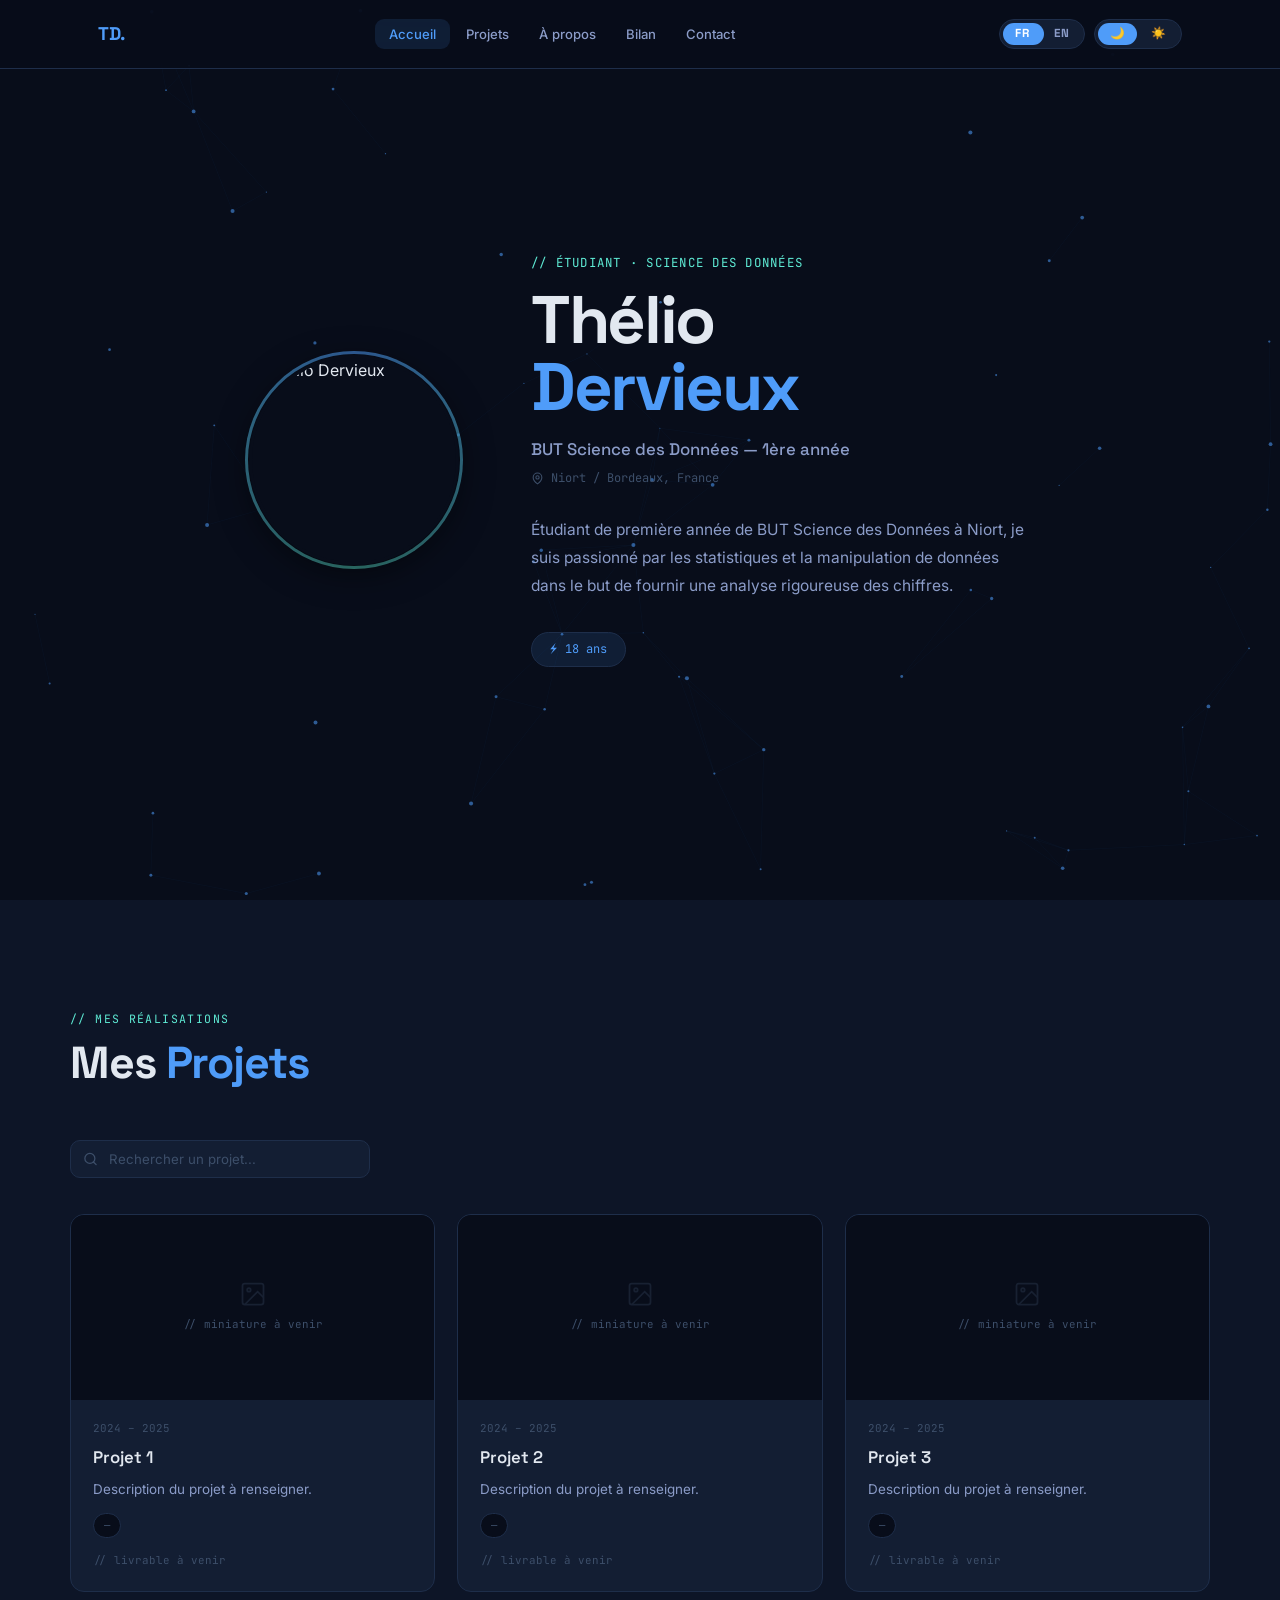
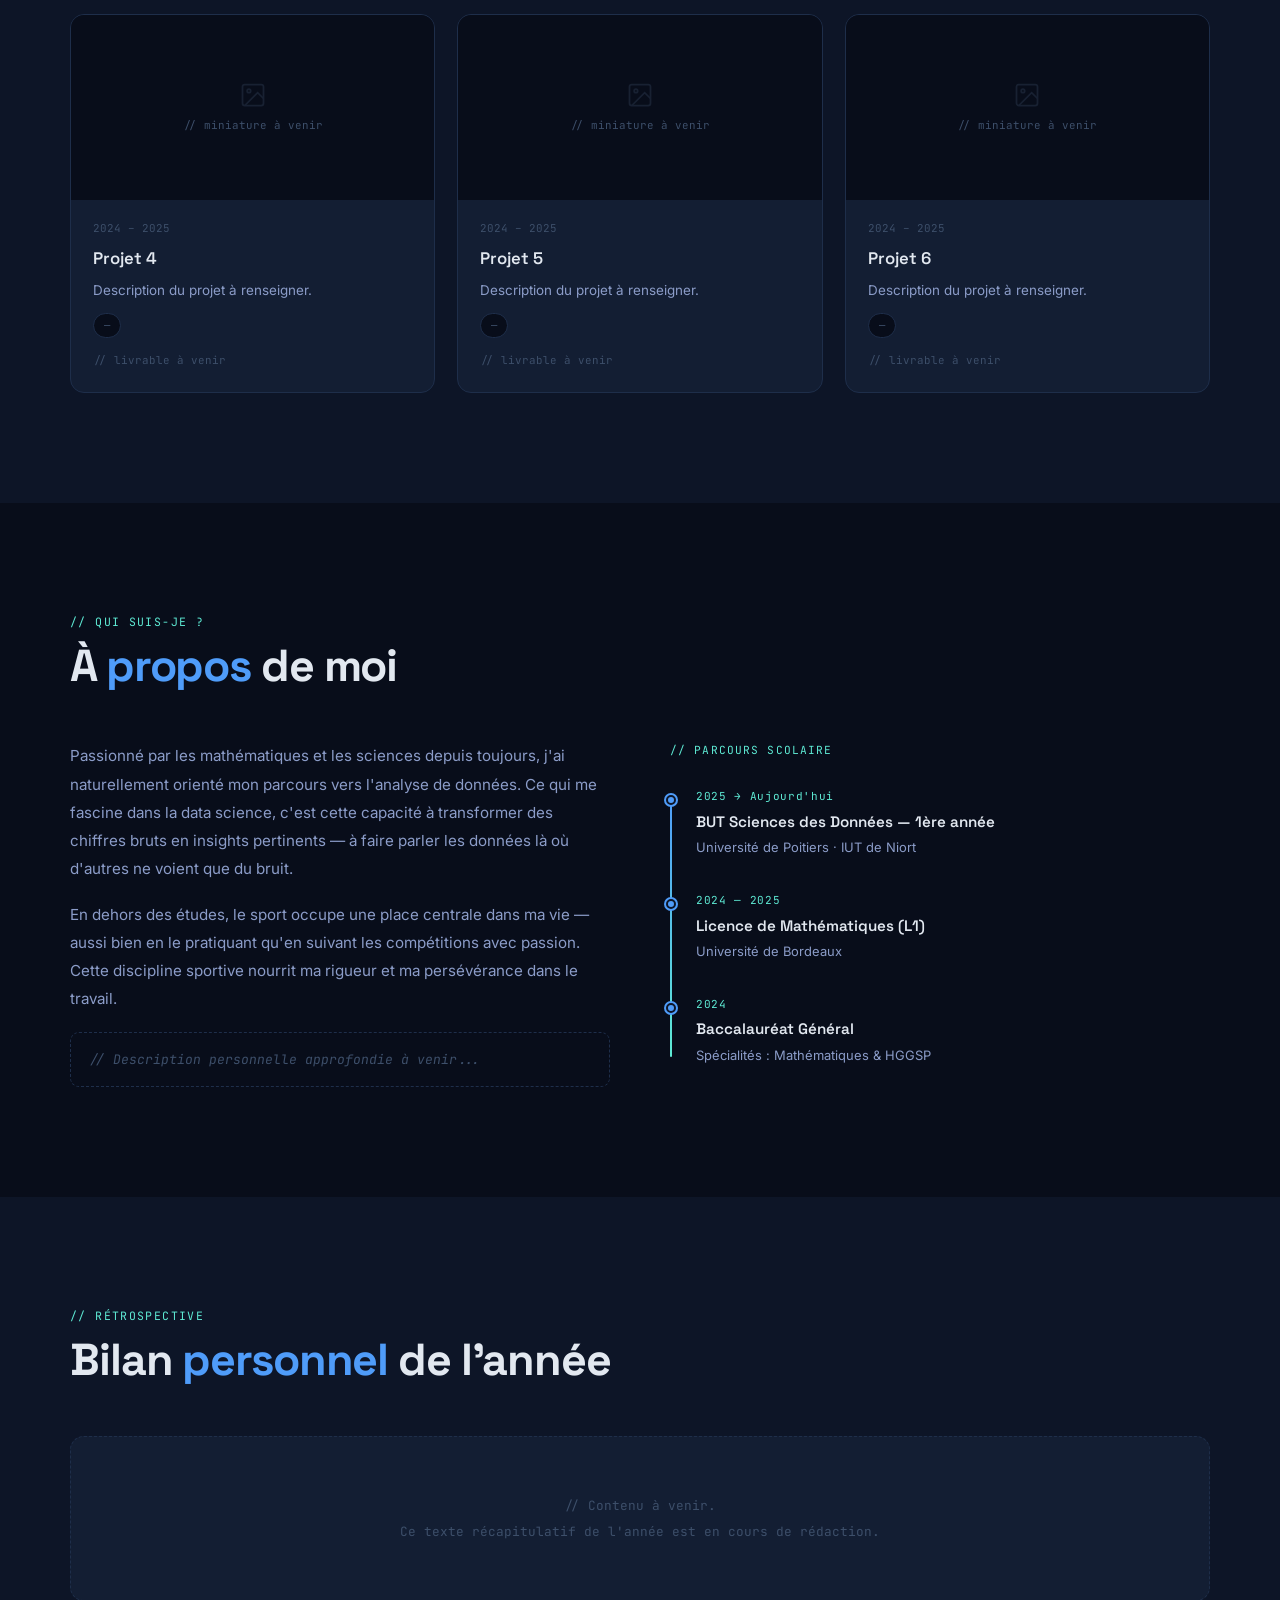
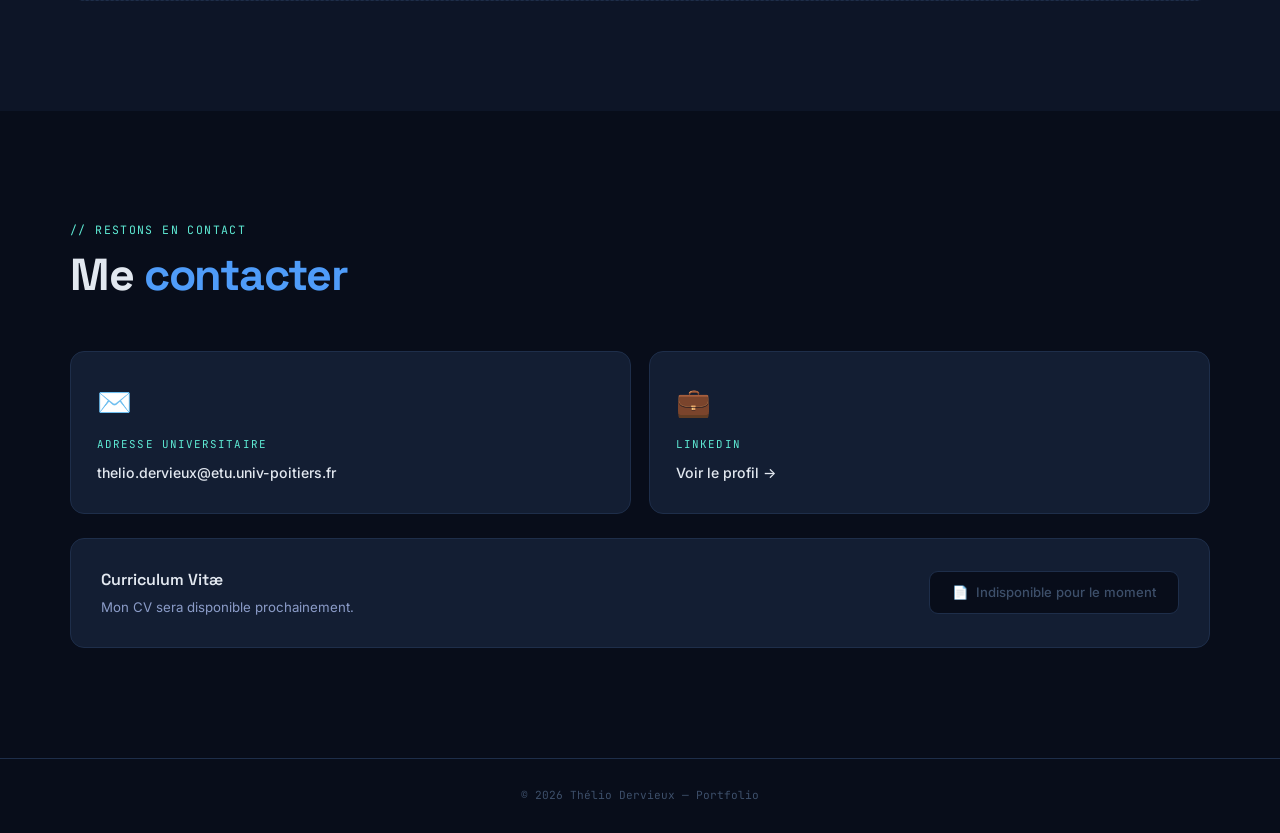
==== commit 26853e22: "Update index.html" ====
--- a/index.html
+++ b/index.html
@@ -1058,8 +1058,8 @@
        FOOTER
   ============================================================ -->
   <footer>
-    <span data-fr="© 2025 Thélio Dervieux — Conçu &amp; développé avec ♥" data-en="© 2025 Thélio Dervieux — Designed &amp; developed with ♥">
-      © 2025 Thélio Dervieux — Conçu &amp; développé avec ♥
+    <span data-fr="© 2026 Thélio Dervieux — Portfolio" data-en="© 2026 Thélio Dervieux — Portfolio">
+      © 2026 Thélio Dervieux — Portfolio
     </span>
   </footer>
 
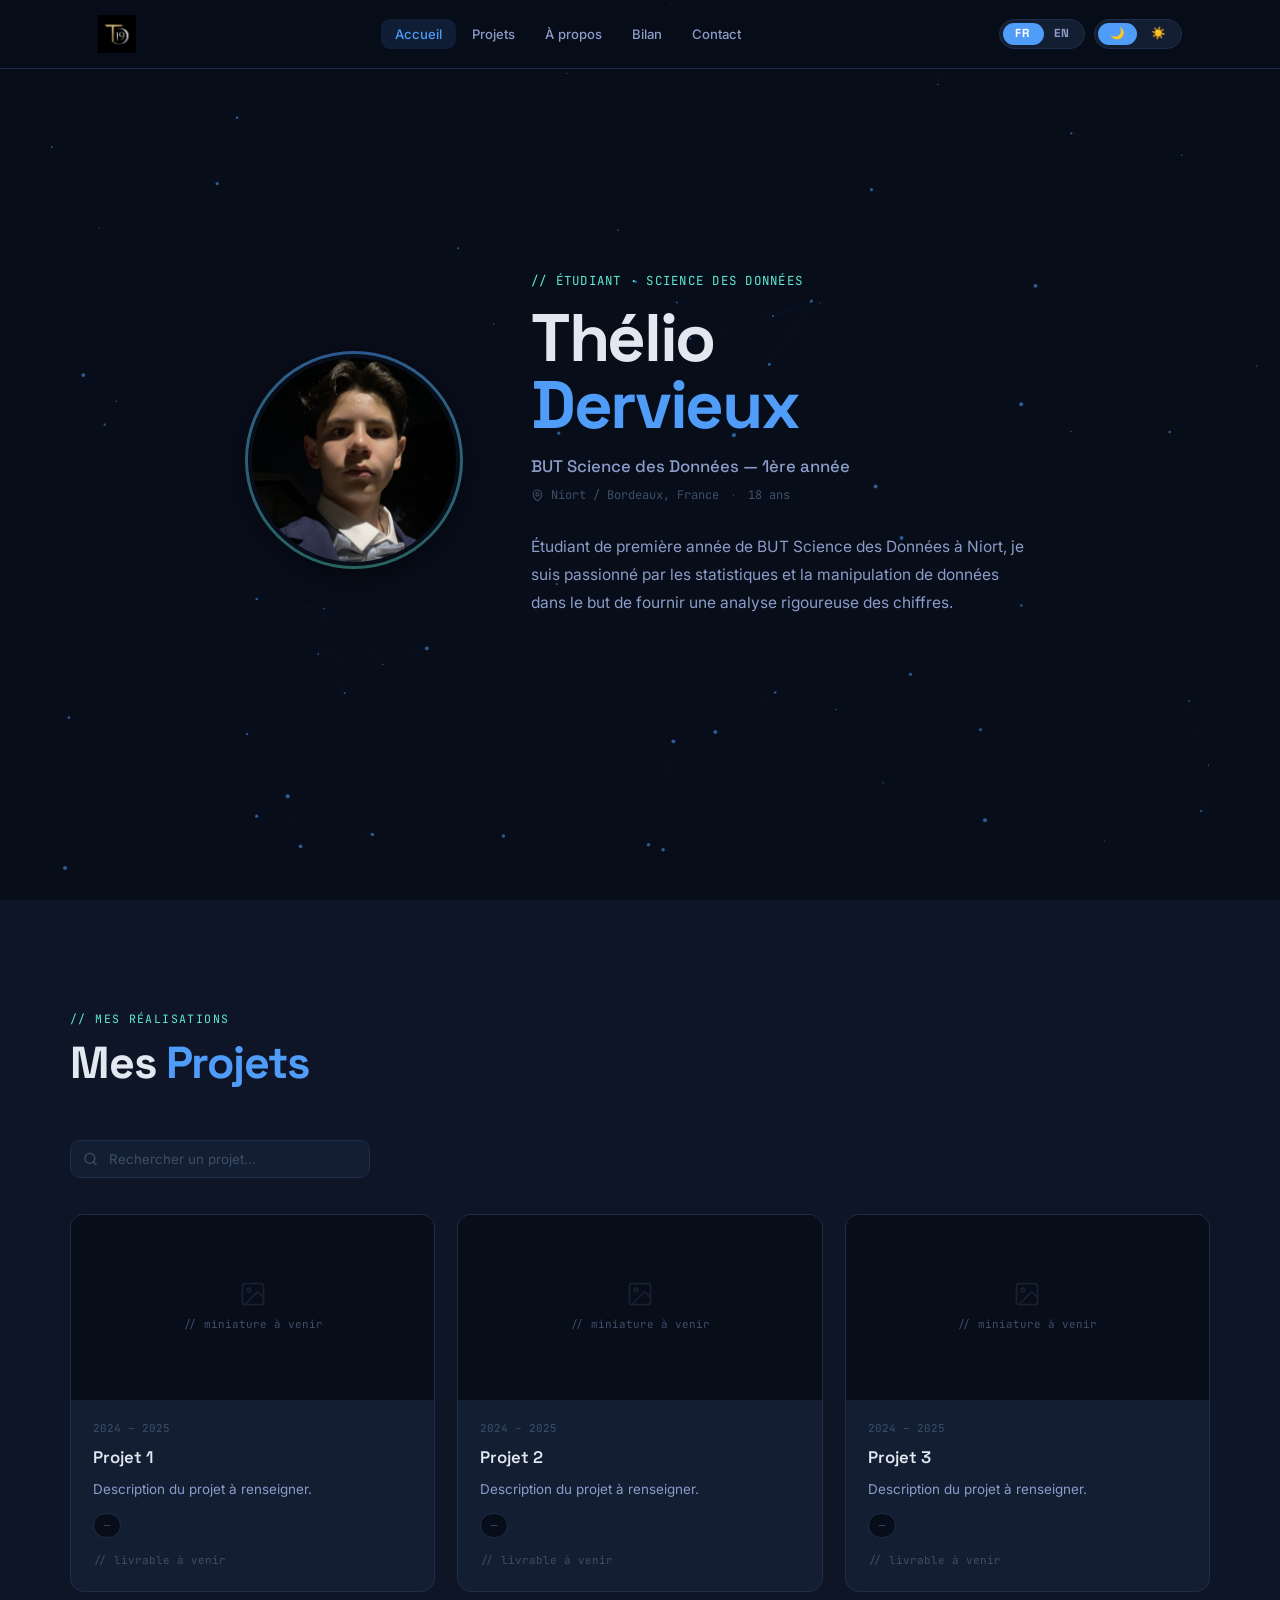
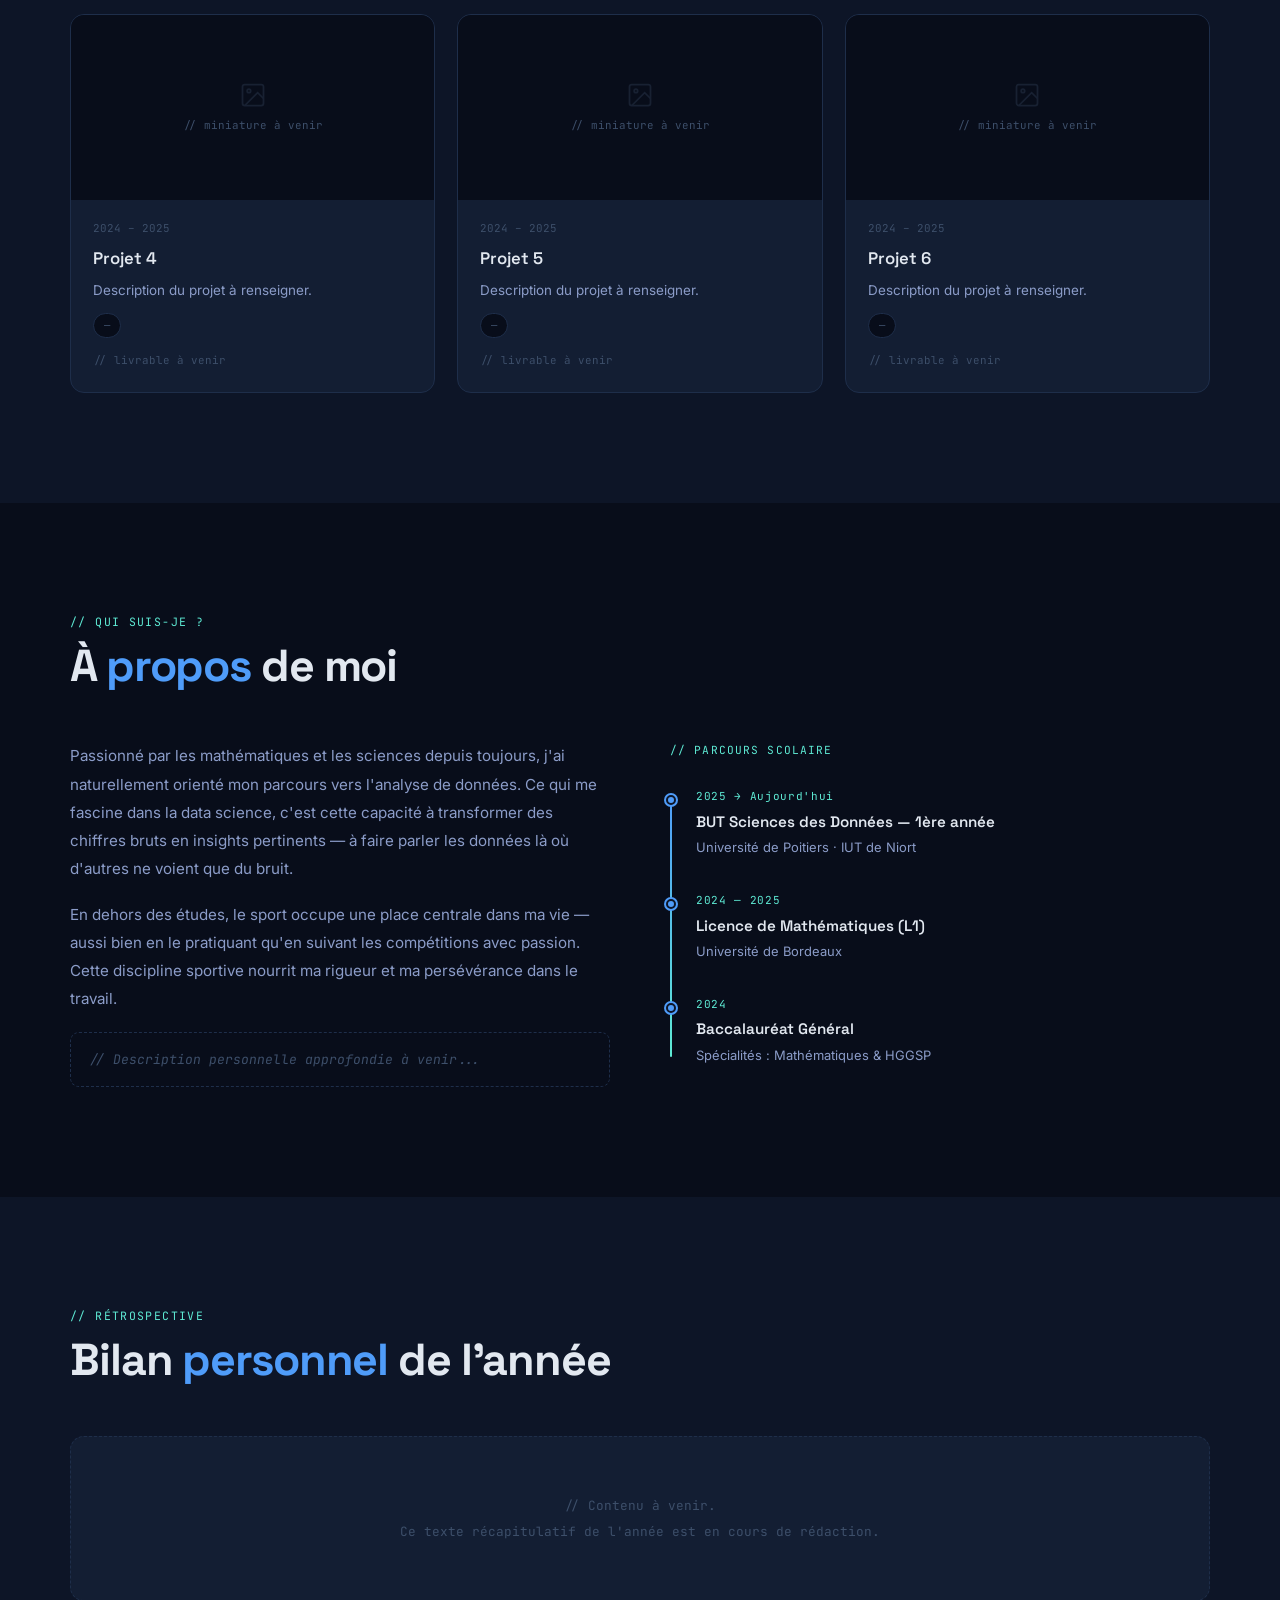
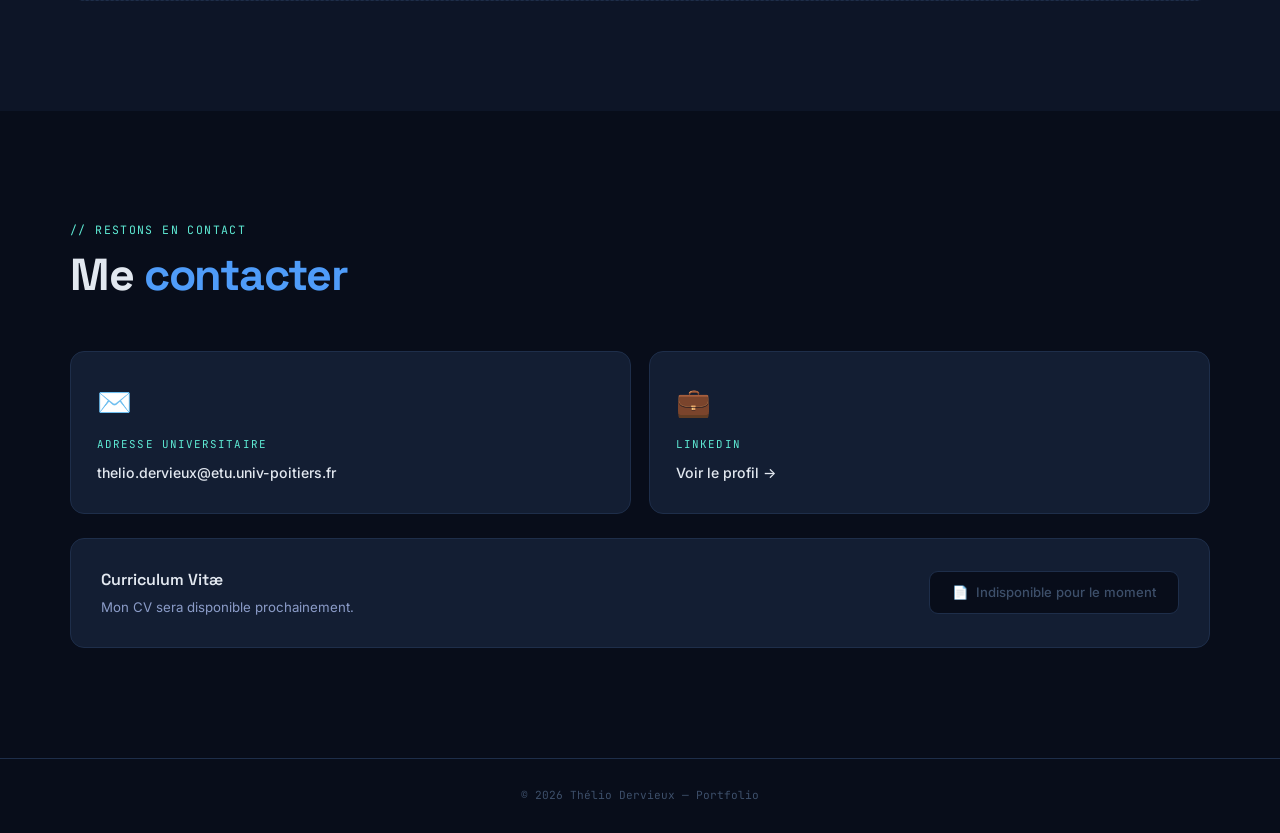
==== commit 065bc13c: "Update index.html" ====
--- a/index.html
+++ b/index.html
@@ -113,13 +113,21 @@
     }
 
     .nav-logo {
-      font-family: 'Space Grotesk', sans-serif;
-      font-weight: 700;
-      font-size: 1.15rem;
-      color: var(--accent);
-      letter-spacing: -0.02em;
-      white-space: nowrap;
+      display: flex;
+      align-items: center;
       flex-shrink: 0;
+    }
+
+    .nav-logo img {
+      height: 38px;
+      width: auto;
+      object-fit: contain;
+      /* On light mode, the logo is black-on-black: invert it */
+      transition: filter var(--transition);
+    }
+
+    [data-theme="light"] .nav-logo img {
+      filter: invert(1) brightness(0.2);
     }
 
     .nav-tabs {
@@ -848,7 +856,9 @@
   <nav id="main-nav">
     <div class="nav-inner">
 
-      <div class="nav-logo">TD.</div>
+      <div class="nav-logo">
+        <img src="assets/logoPortfolio.png" alt="TD Logo" style="height:38px;width:auto;object-fit:contain;">
+      </div>
 
       <div class="nav-tabs" id="nav-tabs">
         <button class="nav-tab active" data-section="accueil" onclick="navTo('accueil')">
@@ -895,7 +905,8 @@
 
       <div class="hero-photo-wrap">
         <div class="photo-ring">
-          <img class="hero-photo" src="assets/PhotoProfil.JPG" alt="Thélio Dervieux">
+          <img class="hero-photo" src="assets/PhotoProfil.JPG" alt="Thélio Dervieux"
+               onerror="this.onerror=null;this.src='assets/photoprofil.jpg';">
         </div>
       </div>
 
@@ -910,14 +921,12 @@
         <div class="hero-loc">
           <svg xmlns="http://www.w3.org/2000/svg" width="13" height="13" viewBox="0 0 24 24" fill="none" stroke="currentColor" stroke-width="2" stroke-linecap="round" stroke-linejoin="round"><path d="M20 10c0 6-8 12-8 12s-8-6-8-12a8 8 0 0 1 16 0Z"/><circle cx="12" cy="10" r="3"/></svg>
           <span data-fr="Niort / Bordeaux, France" data-en="Niort / Bordeaux, France">Niort / Bordeaux, France</span>
+          <span style="color:var(--border);margin:0 4px;">·</span>
+          <span data-fr="18 ans" data-en="18 years old">18 ans</span>
         </div>
         <p class="hero-desc" data-fr="Étudiant de première année de BUT Science des Données à Niort, je suis passionné par les statistiques et la manipulation de données dans le but de fournir une analyse rigoureuse des chiffres." data-en="First-year student in a Bachelor of Technology in Data Science in Niort, I am passionate about statistics and data manipulation with the goal of providing rigorous numerical analysis.">
           Étudiant de première année de BUT Science des Données à Niort, je suis passionné par les statistiques et la manipulation de données dans le but de fournir une analyse rigoureuse des chiffres.
         </p>
-        <div class="hero-badge">
-          <span>⚡</span>
-          <span data-fr="18 ans" data-en="18 years old">18 ans</span>
-        </div>
       </div>
     </div>
   </section>
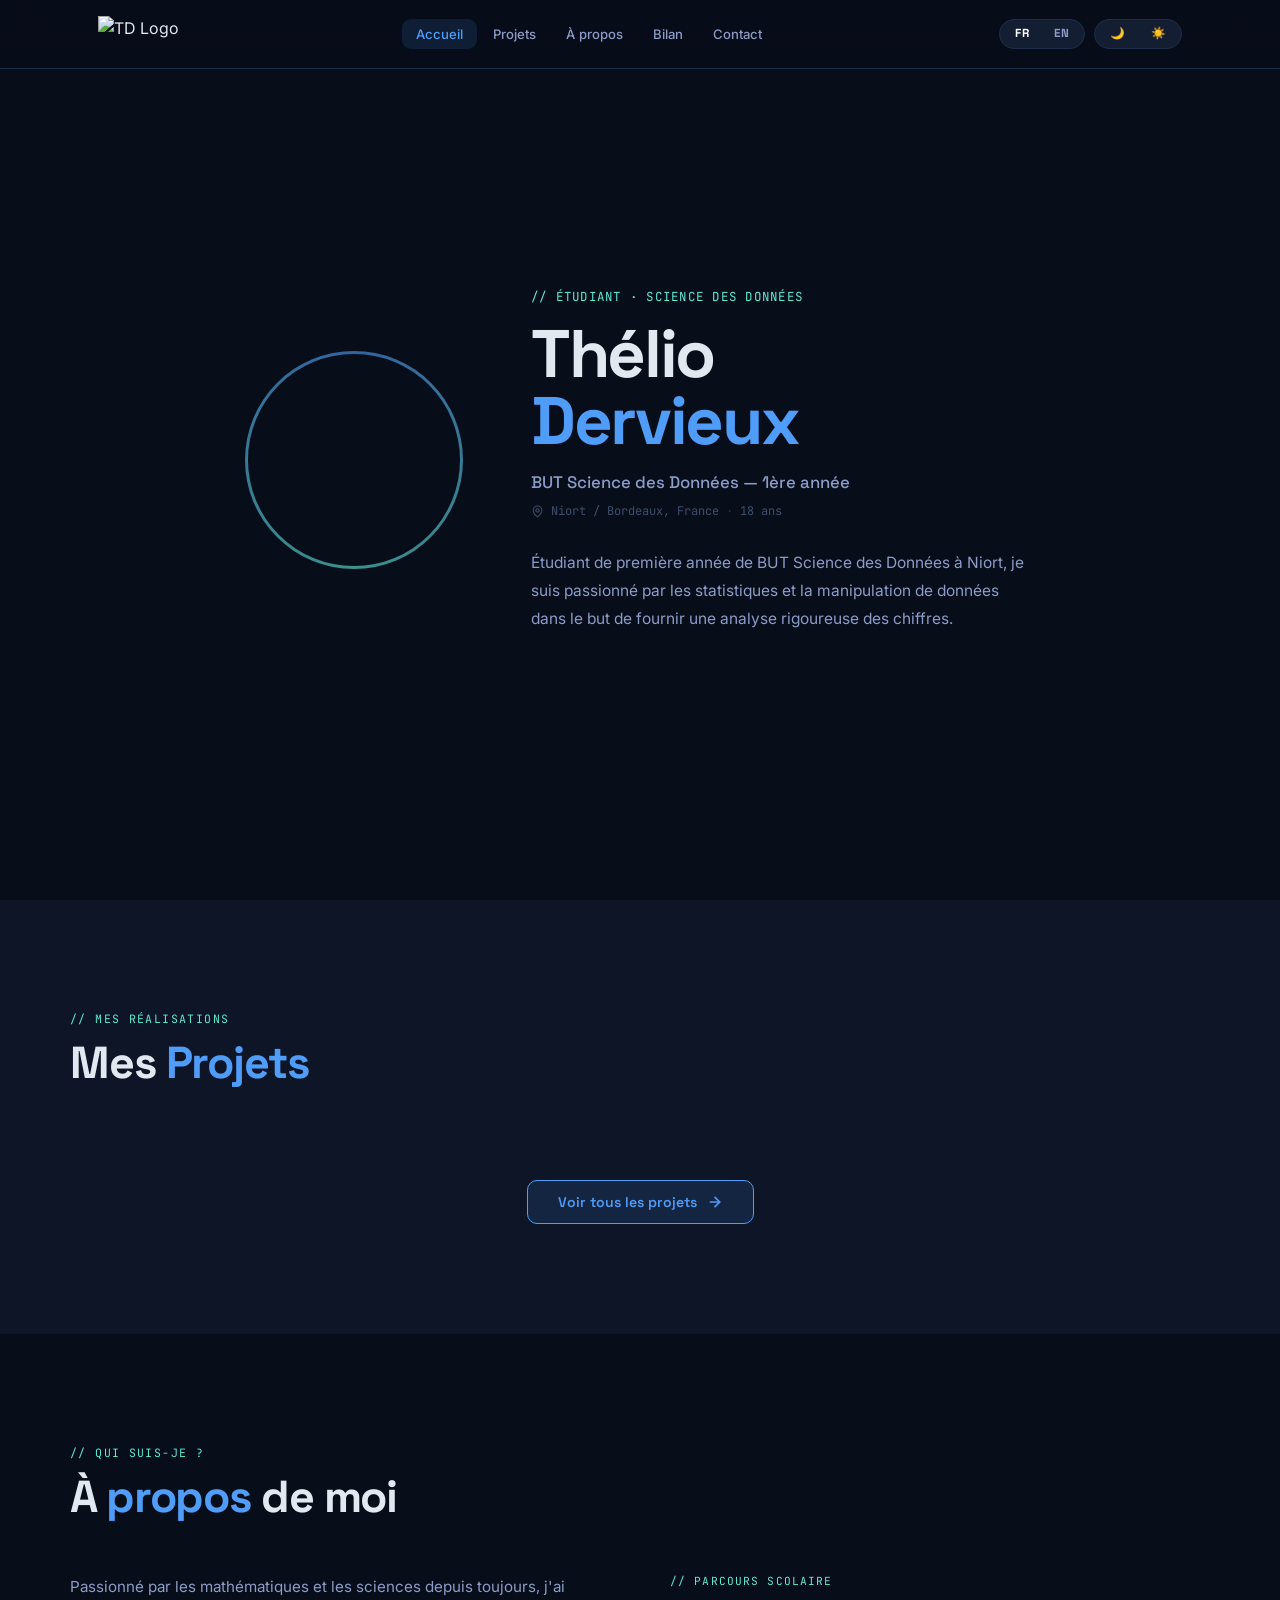
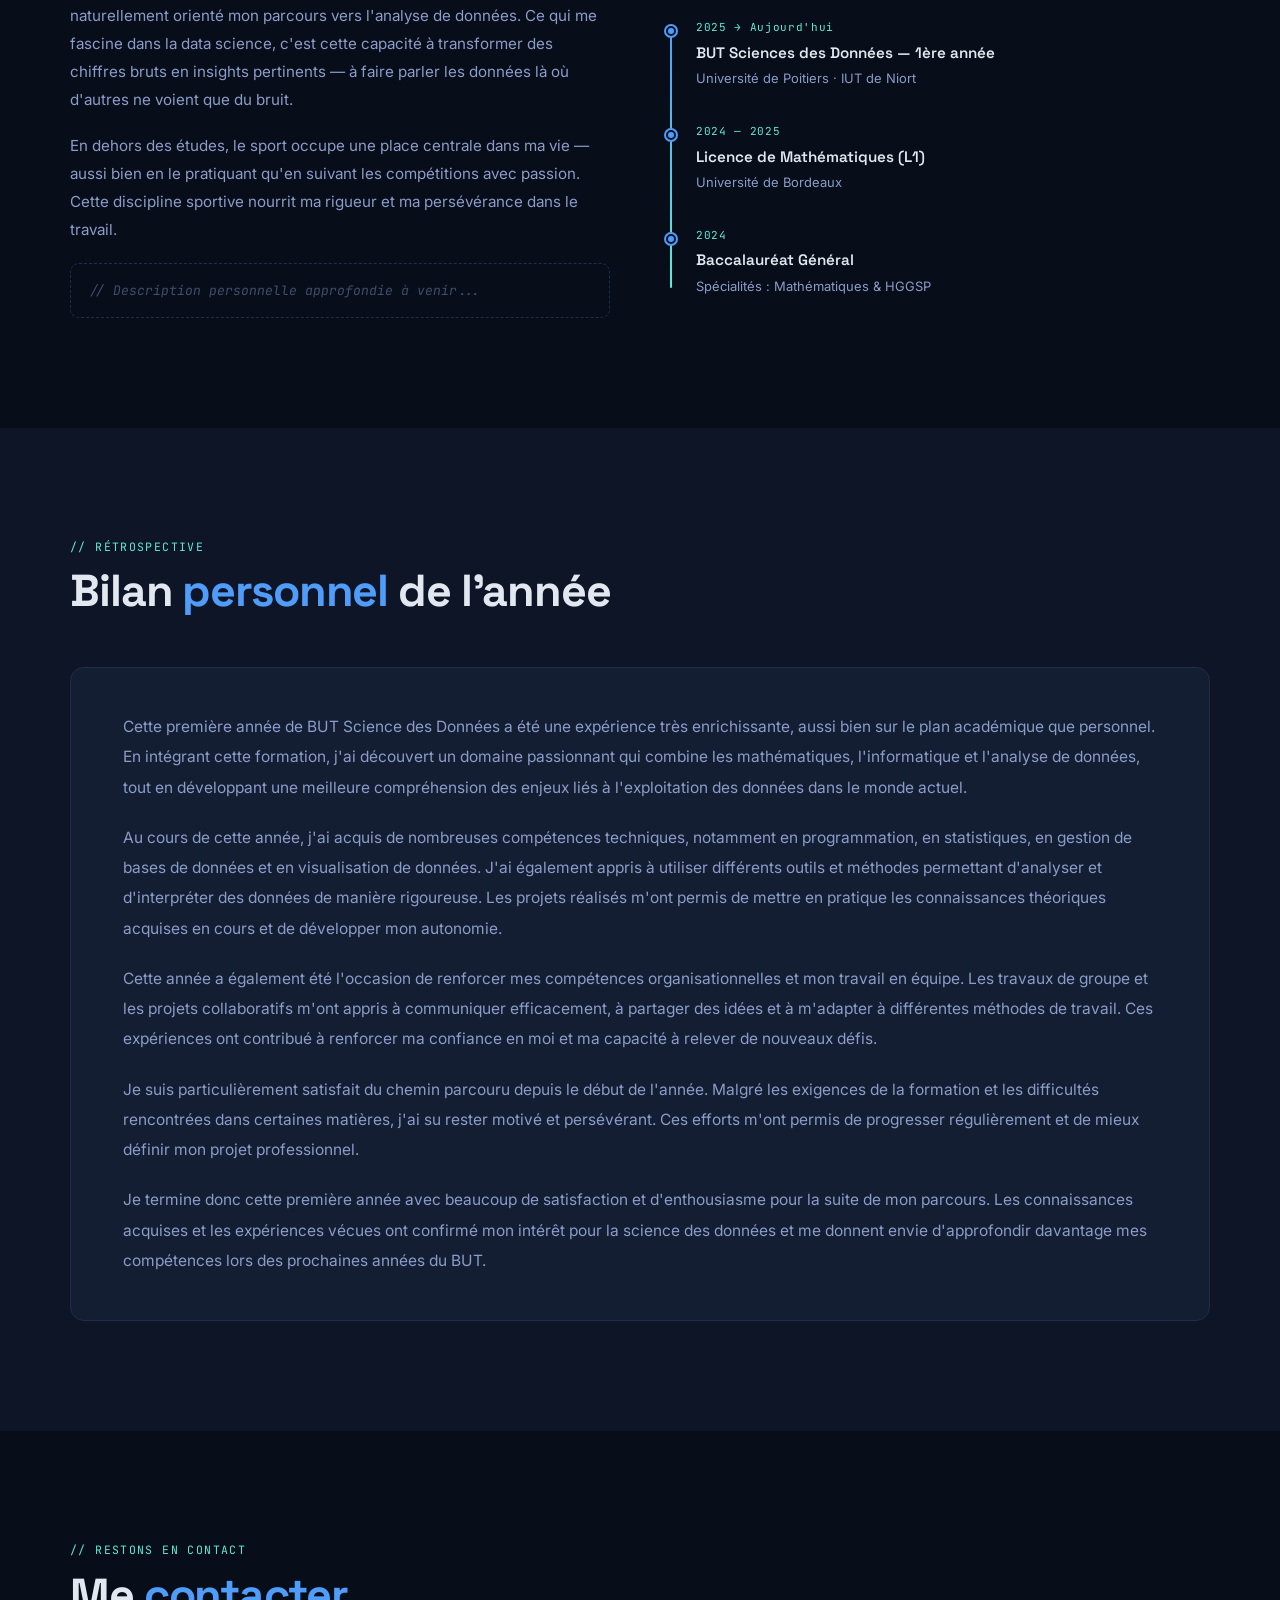
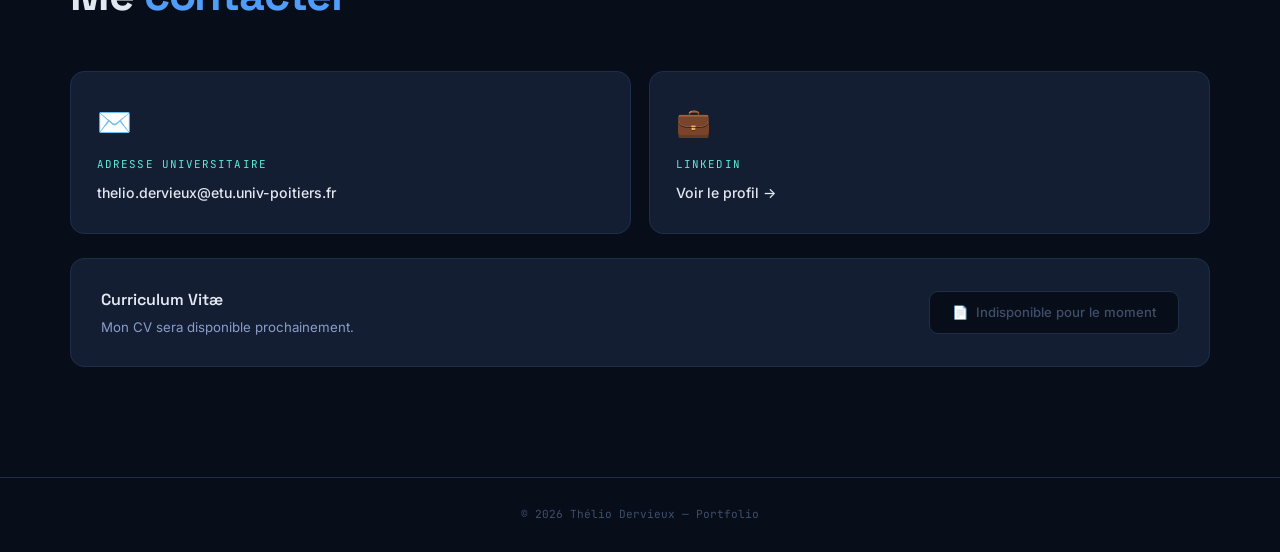
==== commit 7c9c2b51: "Add files via upload" ====
--- a/index.html
+++ b/index.html
@@ -22,7 +22,6 @@
       --surface:       #131E33;
       --surface-hover: #192742;
       --border:        #1E2E4A;
-      --border-glow:   rgba(79,156,249,0.35);
       --accent:        #4F9CF9;
       --accent-dim:    rgba(79,156,249,0.12);
       --accent2:       #5EEAD4;
@@ -31,7 +30,7 @@
       --text-2:        #8B9CC8;
       --text-3:        #3D4F6A;
       --shadow:        0 8px 32px rgba(0,0,0,0.5);
-      --nav-blur:      rgba(8,13,26,0.82);
+      --nav-blur:      rgba(8,13,26,0.88);
       --dot-color:     rgba(79,156,249,0.55);
       --line-color:    rgba(79,156,249,0.06);
     }
@@ -42,7 +41,6 @@
       --surface:       #FFFFFF;
       --surface-hover: #F5F8FF;
       --border:        #C8D6F5;
-      --border-glow:   rgba(37,99,235,0.3);
       --accent:        #1D6FE8;
       --accent-dim:    rgba(29,111,232,0.09);
       --accent2:       #0891B2;
@@ -51,7 +49,7 @@
       --text-2:        #3D5070;
       --text-3:        #94A3B8;
       --shadow:        0 8px 32px rgba(79,100,156,0.13);
-      --nav-blur:      rgba(238,243,255,0.85);
+      --nav-blur:      rgba(238,243,255,0.9);
       --dot-color:     rgba(29,111,232,0.35);
       --line-color:    rgba(29,111,232,0.05);
     }
@@ -60,12 +58,7 @@
        RESET & BASE
     ============================================================ */
     *, *::before, *::after { box-sizing: border-box; margin: 0; padding: 0; }
-
-    html {
-      scroll-behavior: smooth;
-      scroll-padding-top: 72px;
-    }
-
+    html { scroll-behavior: smooth; scroll-padding-top: 72px; }
     body {
       font-family: 'Inter', sans-serif;
       background: var(--bg);
@@ -74,774 +67,472 @@
       transition: background var(--transition), color var(--transition);
       overflow-x: hidden;
     }
-
     img { display: block; max-width: 100%; }
     a { color: inherit; text-decoration: none; }
     button { font-family: inherit; cursor: pointer; border: none; background: none; }
-
-    /* ============================================================
-       SCROLLBAR
-    ============================================================ */
-    ::-webkit-scrollbar { width: 6px; }
+    ::-webkit-scrollbar { width: 5px; }
     ::-webkit-scrollbar-track { background: var(--bg); }
     ::-webkit-scrollbar-thumb { background: var(--border); border-radius: 3px; }
     ::-webkit-scrollbar-thumb:hover { background: var(--accent); }
 
     /* ============================================================
-       NAVIGATION
+       NAV
     ============================================================ */
     nav {
-      position: fixed;
-      inset: 0 0 auto 0;
-      z-index: 200;
+      position: fixed; inset: 0 0 auto 0; z-index: 200;
       background: var(--nav-blur);
-      backdrop-filter: blur(16px);
-      -webkit-backdrop-filter: blur(16px);
+      backdrop-filter: blur(16px); -webkit-backdrop-filter: blur(16px);
       border-bottom: 1px solid var(--border);
       transition: background var(--transition), border-color var(--transition);
     }
-
     .nav-inner {
-      max-width: 1140px;
-      margin: 0 auto;
-      padding: 0 28px;
-      height: 68px;
-      display: flex;
-      align-items: center;
-      justify-content: space-between;
-      gap: 20px;
-    }
-
-    .nav-logo {
-      display: flex;
-      align-items: center;
-      flex-shrink: 0;
-    }
-
-    .nav-logo img {
-      height: 38px;
-      width: auto;
-      object-fit: contain;
-      /* On light mode, the logo is black-on-black: invert it */
-      transition: filter var(--transition);
-    }
-
-    [data-theme="light"] .nav-logo img {
-      filter: invert(1) brightness(0.2);
-    }
-
-    .nav-tabs {
-      display: flex;
-      gap: 2px;
-      flex: 1;
-      justify-content: center;
-    }
-
+      max-width: 1140px; margin: 0 auto; padding: 0 28px;
+      height: 68px; display: flex; align-items: center;
+      justify-content: space-between; gap: 20px;
+    }
+    .nav-logo { display: flex; align-items: center; flex-shrink: 0; cursor: pointer; }
+    .nav-logo img { height: 36px; width: auto; object-fit: contain; transition: filter var(--transition); }
+    [data-theme="light"] .nav-logo img { filter: brightness(0.75) saturate(1.2); }
+    .nav-tabs { display: flex; gap: 2px; flex: 1; justify-content: center; }
     .nav-tab {
-      font-size: 0.82rem;
-      font-weight: 500;
-      color: var(--text-2);
-      padding: 7px 14px;
-      border-radius: 9px;
-      transition: all 0.2s;
-      white-space: nowrap;
-    }
-
-    .nav-tab:hover {
-      color: var(--text-1);
-      background: var(--accent-dim);
-    }
-
-    .nav-tab.active {
-      color: var(--accent);
-      background: var(--accent-dim);
-    }
-
-    .nav-controls {
-      display: flex;
-      align-items: center;
-      gap: 9px;
-      flex-shrink: 0;
-    }
-
-    /* ============================================================
-       TOGGLE PILLS (dark/light & FR/EN)
+      font-size: 0.82rem; font-weight: 500; color: var(--text-2);
+      padding: 7px 14px; border-radius: 9px; transition: all 0.2s; white-space: nowrap;
+    }
+    .nav-tab:hover { color: var(--text-1); background: var(--accent-dim); }
+    .nav-tab.active { color: var(--accent); background: var(--accent-dim); }
+    .nav-back {
+      display: none; align-items: center; gap: 8px;
+      font-size: 0.82rem; font-weight: 500; color: var(--text-2);
+      padding: 7px 14px; border-radius: 9px; transition: all 0.2s; cursor: pointer;
+    }
+    .nav-back:hover { color: var(--accent); background: var(--accent-dim); }
+    .nav-back svg { width: 15px; height: 15px; }
+    .nav-controls { display: flex; align-items: center; gap: 9px; flex-shrink: 0; }
+
+    /* ============================================================
+       TOGGLES
     ============================================================ */
     .t-pill {
-      position: relative;
-      display: flex;
-      align-items: center;
-      background: var(--surface);
-      border: 1px solid var(--border);
-      border-radius: 50px;
-      padding: 3px;
-      gap: 1px;
-      cursor: pointer;
-      transition: border-color 0.2s;
-      user-select: none;
-    }
-
+      position: relative; display: flex; align-items: center;
+      background: var(--surface); border: 1px solid var(--border);
+      border-radius: 50px; padding: 3px; gap: 1px;
+      cursor: pointer; transition: border-color 0.2s; user-select: none;
+    }
     .t-pill:hover { border-color: var(--accent); }
-
     .t-opt {
-      position: relative;
-      z-index: 1;
-      padding: 5px 12px;
-      border-radius: 50px;
-      font-size: 0.73rem;
-      font-weight: 700;
+      position: relative; z-index: 1;
+      padding: 5px 12px; border-radius: 50px;
+      font-size: 0.73rem; font-weight: 700;
+      font-family: 'Space Grotesk', sans-serif; letter-spacing: 0.04em;
+      color: var(--text-2); transition: color 0.2s; line-height: 1;
+    }
+    .t-opt.active { color: #fff; }
+    .t-thumb {
+      position: absolute; top: 3px; bottom: 3px; border-radius: 50px;
+      background: var(--accent);
+      transition: left 0.28s cubic-bezier(0.4,0,0.2,1), width 0.28s;
+      z-index: 0; pointer-events: none;
+    }
+
+    /* ============================================================
+       SECTION BASE
+    ============================================================ */
+    .section { padding: 110px 28px; transition: background var(--transition); }
+    .section.alt { background: var(--bg-alt); }
+    .section-inner { max-width: 1140px; margin: 0 auto; }
+    .s-eyebrow {
+      font-family: 'JetBrains Mono', monospace; font-size: 0.72rem;
+      color: var(--accent2); letter-spacing: 0.12em; text-transform: uppercase; margin-bottom: 10px;
+    }
+    .s-title {
       font-family: 'Space Grotesk', sans-serif;
-      letter-spacing: 0.04em;
-      color: var(--text-2);
-      transition: color 0.2s;
-      line-height: 1;
-    }
-
-    .t-opt.active { color: #fff; }
-    [data-theme="light"] .t-opt.active { color: #fff; }
-
-    .t-thumb {
-      position: absolute;
-      top: 3px;
-      bottom: 3px;
-      border-radius: 50px;
-      background: var(--accent);
-      transition: left 0.28s cubic-bezier(0.4,0,0.2,1), width 0.28s cubic-bezier(0.4,0,0.2,1);
-      z-index: 0;
-      pointer-events: none;
-    }
-
-    /* ============================================================
-       HERO / ACCUEIL
-    ============================================================ */
-    #accueil {
-      position: relative;
-      min-height: 100vh;
-      display: flex;
-      align-items: center;
-      overflow: hidden;
-    }
-
-    #hero-canvas {
-      position: absolute;
-      inset: 0;
-      width: 100%;
-      height: 100%;
-      pointer-events: none;
-    }
-
+      font-size: clamp(1.9rem, 3.5vw, 2.8rem); font-weight: 700;
+      letter-spacing: -0.025em; color: var(--text-1); margin-bottom: 52px; line-height: 1.1;
+    }
+    .s-title em { color: var(--accent); font-style: normal; }
+
+    /* ============================================================
+       HERO
+    ============================================================ */
+    #accueil { position: relative; min-height: 100vh; display: flex; align-items: center; overflow: hidden; }
+    #hero-canvas { position: absolute; inset: 0; width: 100%; height: 100%; pointer-events: none; }
     .hero-inner {
-      position: relative;
-      z-index: 1;
-      max-width: 1140px;
-      margin: 0 auto;
-      padding: 100px 28px 80px;
-      display: flex;
-      align-items: center;
-      gap: 72px;
-    }
-
-    /* Photo */
-    .hero-photo-wrap {
-      flex-shrink: 0;
-      animation: fadeUp 0.7s 0.05s ease both;
-    }
-
-    .photo-ring {
-      position: relative;
-      width: 210px;
-      height: 210px;
-    }
-
+      position: relative; z-index: 1; max-width: 1140px; margin: 0 auto;
+      padding: 100px 28px 80px; display: flex; align-items: center; gap: 72px;
+    }
+    .hero-photo-wrap { flex-shrink: 0; animation: fadeUp 0.7s 0.05s ease both; }
+    .photo-ring { position: relative; width: 210px; height: 210px; }
     .photo-ring::before {
-      content: '';
-      position: absolute;
-      inset: -4px;
-      border-radius: 50%;
+      content: ''; position: absolute; inset: -4px; border-radius: 50%;
       background: conic-gradient(var(--accent), var(--accent2), var(--accent));
-      animation: spin 8s linear infinite;
-      opacity: 0.6;
-    }
-
-    .photo-ring::after {
-      content: '';
-      position: absolute;
-      inset: -1px;
-      border-radius: 50%;
-      background: var(--bg);
-    }
-
+      animation: spin 8s linear infinite; opacity: 0.6;
+    }
+    .photo-ring::after { content: ''; position: absolute; inset: -1px; border-radius: 50%; background: var(--bg); }
     @keyframes spin { to { transform: rotate(360deg); } }
-
     .hero-photo {
-      position: relative;
-      z-index: 1;
-      width: 210px;
-      height: 210px;
-      border-radius: 50%;
-      object-fit: cover;
-      object-position: center 15%;
-      border: 3px solid var(--bg);
-      box-shadow: var(--shadow);
-    }
-
-    /* Text */
+      position: relative; z-index: 1; width: 210px; height: 210px;
+      border-radius: 50%; object-fit: cover; object-position: center 15%;
+      border: 3px solid var(--bg); box-shadow: var(--shadow);
+    }
     .hero-text { flex: 1; }
-
     .hero-eyebrow {
-      font-family: 'JetBrains Mono', monospace;
-      font-size: 0.78rem;
-      color: var(--accent2);
-      letter-spacing: 0.1em;
-      text-transform: uppercase;
-      margin-bottom: 14px;
-      animation: fadeUp 0.6s 0.12s ease both;
-    }
-
+      font-family: 'JetBrains Mono', monospace; font-size: 0.78rem;
+      color: var(--accent2); letter-spacing: 0.1em; text-transform: uppercase;
+      margin-bottom: 14px; animation: fadeUp 0.6s 0.12s ease both;
+    }
     .hero-name {
       font-family: 'Space Grotesk', sans-serif;
-      font-size: clamp(2.4rem, 5.5vw, 4.2rem);
-      font-weight: 700;
-      line-height: 1.0;
-      letter-spacing: -0.035em;
-      color: var(--text-1);
-      margin-bottom: 14px;
-      animation: fadeUp 0.6s 0.2s ease both;
-    }
-
-    .hero-name em {
-      color: var(--accent);
-      font-style: normal;
-    }
-
+      font-size: clamp(2.4rem, 5.5vw, 4.2rem); font-weight: 700;
+      line-height: 1.0; letter-spacing: -0.035em; color: var(--text-1);
+      margin-bottom: 14px; animation: fadeUp 0.6s 0.2s ease both;
+    }
+    .hero-name em { color: var(--accent); font-style: normal; }
     .hero-role {
-      font-family: 'Space Grotesk', sans-serif;
-      font-size: 1.05rem;
-      font-weight: 500;
-      color: var(--text-2);
-      margin-bottom: 6px;
+      font-family: 'Space Grotesk', sans-serif; font-size: 1.05rem;
+      font-weight: 500; color: var(--text-2); margin-bottom: 6px;
       animation: fadeUp 0.6s 0.27s ease both;
     }
-
     .hero-loc {
-      font-family: 'JetBrains Mono', monospace;
-      font-size: 0.75rem;
-      color: var(--text-3);
-      margin-bottom: 28px;
-      display: flex;
-      align-items: center;
-      gap: 7px;
+      font-family: 'JetBrains Mono', monospace; font-size: 0.75rem; color: var(--text-3);
+      margin-bottom: 28px; display: flex; align-items: center; gap: 7px;
       animation: fadeUp 0.6s 0.32s ease both;
     }
-
+    .hero-loc svg { flex-shrink: 0; }
     .hero-desc {
-      font-size: 0.97rem;
-      color: var(--text-2);
-      max-width: 500px;
-      line-height: 1.8;
-      margin-bottom: 32px;
-      animation: fadeUp 0.6s 0.38s ease both;
-    }
-
-    .hero-badge {
-      display: inline-flex;
-      align-items: center;
-      gap: 8px;
-      background: var(--accent-dim);
-      border: 1px solid var(--border);
-      border-radius: 50px;
-      padding: 7px 18px;
-      font-family: 'JetBrains Mono', monospace;
-      font-size: 0.75rem;
-      color: var(--accent);
-      animation: fadeUp 0.6s 0.44s ease both;
-    }
-
+      font-size: 0.97rem; color: var(--text-2); max-width: 500px;
+      line-height: 1.8; animation: fadeUp 0.6s 0.38s ease both;
+    }
     @keyframes fadeUp {
       from { opacity: 0; transform: translateY(20px); }
       to   { opacity: 1; transform: translateY(0); }
     }
 
     /* ============================================================
-       SECTION BASE
-    ============================================================ */
-    .section {
-      padding: 110px 28px;
+       PROJECTS — HOME SECTION (6 featured)
+    ============================================================ */
+    .projects-home-grid {
+      display: grid;
+      grid-template-columns: repeat(3, 1fr);
+      gap: 22px;
+      margin-bottom: 40px;
+    }
+    .see-all-wrap { display: flex; justify-content: center; }
+    .btn-see-all {
+      display: inline-flex; align-items: center; gap: 10px;
+      padding: 12px 30px; border-radius: 10px;
+      border: 1px solid var(--accent); color: var(--accent);
+      font-size: 0.88rem; font-weight: 600;
+      background: var(--accent-dim);
+      transition: all 0.22s; cursor: pointer;
+      font-family: 'Space Grotesk', sans-serif;
+    }
+    .btn-see-all:hover { background: var(--accent); color: #fff; }
+    .btn-see-all svg { width: 16px; height: 16px; transition: transform 0.2s; }
+    .btn-see-all:hover svg { transform: translateX(3px); }
+
+    /* Project card (shared) */
+    .p-card {
+      background: var(--surface); border: 1px solid var(--border);
+      border-radius: var(--radius); overflow: hidden;
+      display: flex; flex-direction: column;
+      transition: transform 0.22s ease, border-color 0.22s, box-shadow 0.22s;
+      cursor: pointer;
+    }
+    .p-card:hover {
+      transform: translateY(-5px); border-color: var(--accent);
+      box-shadow: 0 16px 48px rgba(79,156,249,0.13);
+    }
+    .p-card.hidden { display: none; }
+    .p-thumb {
+      width: 100%; height: 185px; background: var(--bg); overflow: hidden;
+    }
+    .p-thumb img { width: 100%; height: 100%; object-fit: cover; transition: transform 0.4s ease; }
+    .p-card:hover .p-thumb img { transform: scale(1.04); }
+    .p-thumb-placeholder {
+      width: 100%; height: 100%; display: flex; align-items: center;
+      justify-content: center; flex-direction: column; gap: 8px;
+      color: var(--text-3); font-family: 'JetBrains Mono', monospace; font-size: 0.68rem;
+    }
+    .p-thumb-placeholder svg { width: 28px; height: 28px; opacity: 0.3; }
+    .p-body { padding: 18px 20px 20px; display: flex; flex-direction: column; flex: 1; gap: 9px; }
+    .p-date { font-family: 'JetBrains Mono', monospace; font-size: 0.68rem; color: var(--text-3); }
+    .p-title { font-family: 'Space Grotesk', sans-serif; font-size: 1rem; font-weight: 600; color: var(--text-1); line-height: 1.25; }
+    .p-desc { font-size: 0.83rem; color: var(--text-2); line-height: 1.65; flex: 1;
+      display: -webkit-box; -webkit-line-clamp: 3; -webkit-box-orient: vertical; overflow: hidden; }
+    .p-tags { display: flex; flex-wrap: wrap; gap: 5px; margin-top: 2px; }
+    .p-tag {
+      font-family: 'JetBrains Mono', monospace; font-size: 0.66rem;
+      padding: 3px 10px; border-radius: 50px;
+      background: var(--accent-dim); color: var(--accent); border: 1px solid rgba(79,156,249,0.18);
+    }
+
+    /* ============================================================
+       ALL PROJECTS PAGE (hidden view)
+    ============================================================ */
+    #all-projects-page {
+      display: none; min-height: 100vh;
+      padding: 100px 28px 80px;
       transition: background var(--transition);
     }
-
-    .section.alt { background: var(--bg-alt); }
-
-    .section-inner { max-width: 1140px; margin: 0 auto; }
-
-    .s-eyebrow {
+    .all-proj-inner { max-width: 1140px; margin: 0 auto; }
+    .all-proj-header { margin-bottom: 40px; }
+    .all-proj-header .s-title { margin-bottom: 28px; }
+
+    /* Filter bar */
+    .filter-bar { display: flex; gap: 12px; align-items: center; flex-wrap: wrap; margin-bottom: 36px; }
+    .search-wrap { position: relative; flex: 1; min-width: 180px; max-width: 300px; }
+    .search-wrap svg {
+      position: absolute; left: 13px; top: 50%; transform: translateY(-50%);
+      width: 15px; height: 15px; color: var(--text-3); pointer-events: none;
+    }
+    .search-wrap input {
+      width: 100%; background: var(--surface); border: 1px solid var(--border);
+      border-radius: 10px; padding: 10px 14px 10px 38px;
+      font-family: 'Inter', sans-serif; font-size: 0.83rem; color: var(--text-1);
+      outline: none; transition: all 0.2s;
+    }
+    .search-wrap input::placeholder { color: var(--text-3); }
+    .search-wrap input:focus { border-color: var(--accent); box-shadow: 0 0 0 3px var(--accent-dim); }
+    .tag-filters { display: flex; gap: 7px; flex-wrap: wrap; }
+    .f-tag {
+      font-family: 'JetBrains Mono', monospace; font-size: 0.72rem;
+      padding: 6px 14px; border-radius: 50px; border: 1px solid var(--border);
+      background: var(--surface); color: var(--text-2); cursor: pointer; transition: all 0.18s;
+    }
+    .f-tag:hover, .f-tag.on { border-color: var(--accent); color: var(--accent); background: var(--accent-dim); }
+    .proj-count { font-family: 'JetBrains Mono', monospace; font-size: 0.72rem; color: var(--text-3); margin-bottom: 22px; }
+    .all-projects-grid {
+      display: grid; grid-template-columns: repeat(3, 1fr); gap: 22px;
+    }
+    .no-results {
+      display: none; grid-column: 1/-1; text-align: center; padding: 60px 20px;
+      color: var(--text-3); font-family: 'JetBrains Mono', monospace; font-size: 0.8rem;
+    }
+
+    /* ============================================================
+       PROJECT DETAIL PAGE (hidden view)
+    ============================================================ */
+    #project-detail-page { display: none; min-height: 100vh; }
+
+    .detail-hero {
+      width: 100%; height: 420px; overflow: hidden;
+      position: relative; background: var(--bg-alt);
+      margin-top: 68px;
+    }
+    .detail-hero img {
+      width: 100%; height: 100%; object-fit: cover;
+      filter: brightness(0.75);
+    }
+    .detail-hero-placeholder {
+      width: 100%; height: 100%; display: flex; align-items: center;
+      justify-content: center; background: var(--bg-alt);
+    }
+    .detail-hero-placeholder svg { width: 60px; height: 60px; opacity: 0.12; color: var(--accent); }
+
+    .detail-body {
+      max-width: 1140px; margin: 0 auto; padding: 52px 28px 100px;
+      display: grid; grid-template-columns: 1fr 340px; gap: 52px; align-items: start;
+    }
+
+    .detail-main {}
+    .detail-date {
+      font-family: 'JetBrains Mono', monospace; font-size: 0.72rem;
+      color: var(--text-3); margin-bottom: 12px;
+      display: flex; align-items: center; gap: 7px;
+    }
+    .detail-date svg { width: 13px; height: 13px; }
+    .detail-title {
+      font-family: 'Space Grotesk', sans-serif; font-size: clamp(1.7rem, 3vw, 2.4rem);
+      font-weight: 700; letter-spacing: -0.025em; color: var(--text-1);
+      line-height: 1.15; margin-bottom: 16px;
+    }
+    .detail-tags { display: flex; flex-wrap: wrap; gap: 6px; margin-bottom: 36px; }
+    .detail-tag {
+      font-family: 'JetBrains Mono', monospace; font-size: 0.72rem;
+      padding: 5px 14px; border-radius: 50px;
+      background: var(--accent-dim); color: var(--accent); border: 1px solid rgba(79,156,249,0.2);
+    }
+
+    /* Description (basic markdown rendering) */
+    .detail-desc { font-size: 0.95rem; color: var(--text-2); line-height: 1.85; }
+    .detail-desc h2 {
+      font-family: 'Space Grotesk', sans-serif; font-size: 1.2rem; font-weight: 600;
+      color: var(--text-1); margin: 32px 0 12px; letter-spacing: -0.01em;
+    }
+    .detail-desc h3 {
+      font-family: 'Space Grotesk', sans-serif; font-size: 1rem; font-weight: 600;
+      color: var(--text-1); margin: 24px 0 8px;
+    }
+    .detail-desc p { margin-bottom: 14px; }
+    .detail-desc strong { color: var(--text-1); font-weight: 600; }
+    .detail-desc ul { padding-left: 20px; margin-bottom: 14px; }
+    .detail-desc li { margin-bottom: 6px; }
+
+    /* Extra images */
+    .detail-images { margin-top: 40px; display: flex; flex-direction: column; gap: 16px; }
+    .detail-img-item {
+      border-radius: 10px; overflow: hidden; border: 1px solid var(--border);
+    }
+    .detail-img-item img { width: 100%; height: auto; }
+    .detail-img-caption {
+      padding: 10px 14px; font-size: 0.78rem; color: var(--text-3);
+      font-family: 'JetBrains Mono', monospace; background: var(--surface);
+    }
+
+    /* Sidebar */
+    .detail-sidebar { position: sticky; top: 90px; display: flex; flex-direction: column; gap: 18px; }
+    .sidebar-box {
+      background: var(--surface); border: 1px solid var(--border);
+      border-radius: var(--radius); padding: 24px;
+    }
+    .sidebar-box-title {
+      display: flex; align-items: center; gap: 9px; margin-bottom: 18px;
+      font-family: 'Space Grotesk', sans-serif; font-weight: 600; font-size: 0.95rem; color: var(--text-1);
+    }
+    .sidebar-box-title svg { width: 16px; height: 16px; color: var(--accent); }
+    .sidebar-box-sub { font-size: 0.78rem; color: var(--text-3); margin-bottom: 16px; }
+
+    .file-item {
+      display: flex; align-items: center; justify-content: space-between;
+      padding: 10px 0; border-bottom: 1px solid var(--border); gap: 10px;
+    }
+    .file-item:last-child { border-bottom: none; padding-bottom: 0; }
+    .file-info { display: flex; align-items: center; gap: 10px; flex: 1; min-width: 0; }
+    .file-icon { font-size: 1.1rem; flex-shrink: 0; }
+    .file-name { font-size: 0.83rem; color: var(--text-1); font-weight: 500; white-space: nowrap; overflow: hidden; text-overflow: ellipsis; }
+    .file-badge {
+      font-family: 'JetBrains Mono', monospace; font-size: 0.6rem; font-weight: 700;
+      padding: 2px 7px; border-radius: 4px; letter-spacing: 0.04em; flex-shrink: 0;
+    }
+    .badge-pdf  { background: rgba(239,68,68,0.12); color: #F87171; border: 1px solid rgba(239,68,68,0.2); }
+    .badge-py   { background: rgba(79,156,249,0.12); color: #4F9CF9; border: 1px solid rgba(79,156,249,0.2); }
+    .badge-pbi  { background: rgba(249,194,79,0.12); color: #F9C24F; border: 1px solid rgba(249,194,79,0.2); }
+    .badge-xlsx { background: rgba(52,211,153,0.12); color: #34D399; border: 1px solid rgba(52,211,153,0.2); }
+    .badge-word { background: rgba(99,102,241,0.12); color: #818CF8; border: 1px solid rgba(99,102,241,0.2); }
+    .badge-zip  { background: rgba(249,115,22,0.12); color: #FB923C; border: 1px solid rgba(249,115,22,0.2); }
+    .badge-link { background: rgba(94,234,212,0.12); color: #5EEAD4; border: 1px solid rgba(94,234,212,0.2); }
+    .badge-default { background: var(--accent-dim); color: var(--accent); border: 1px solid rgba(79,156,249,0.2); }
+
+    .file-dl {
+      flex-shrink: 0; display: flex; align-items: center; justify-content: center;
+      width: 30px; height: 30px; border-radius: 7px;
+      border: 1px solid var(--border); color: var(--text-2);
+      transition: all 0.18s; text-decoration: none;
+    }
+    .file-dl:hover { border-color: var(--accent); color: var(--accent); background: var(--accent-dim); }
+    .file-dl svg { width: 14px; height: 14px; }
+
+    .sidebar-contact-btn {
+      display: flex; align-items: center; justify-content: center; gap: 8px;
+      width: 100%; padding: 11px; border-radius: 9px;
+      background: var(--accent); color: #fff; font-size: 0.85rem; font-weight: 600;
+      text-decoration: none; transition: opacity 0.2s; cursor: pointer; border: none;
+      font-family: 'Inter', sans-serif;
+    }
+    .sidebar-contact-btn:hover { opacity: 0.85; }
+
+    /* ============================================================
+       À PROPOS
+    ============================================================ */
+    .about-grid { display: grid; grid-template-columns: 1fr 1fr; gap: 60px; align-items: start; }
+    .about-desc { font-size: 0.95rem; color: var(--text-2); line-height: 1.85; }
+    .about-desc p + p { margin-top: 18px; }
+    .about-placeholder {
+      font-style: italic; color: var(--text-3); border: 1px dashed var(--border);
+      border-radius: 9px; padding: 16px 18px; font-size: 0.82rem; margin-top: 18px;
       font-family: 'JetBrains Mono', monospace;
-      font-size: 0.72rem;
-      color: var(--accent2);
-      letter-spacing: 0.12em;
-      text-transform: uppercase;
-      margin-bottom: 10px;
-    }
-
-    .s-title {
-      font-family: 'Space Grotesk', sans-serif;
-      font-size: clamp(1.9rem, 3.5vw, 2.8rem);
-      font-weight: 700;
-      letter-spacing: -0.025em;
-      color: var(--text-1);
-      margin-bottom: 52px;
-      line-height: 1.1;
-    }
-
-    .s-title em {
-      color: var(--accent);
-      font-style: normal;
-    }
-
-    /* ============================================================
-       PROJETS
-    ============================================================ */
-    .proj-filter {
-      display: flex;
-      gap: 12px;
-      align-items: center;
-      margin-bottom: 36px;
-      flex-wrap: wrap;
-    }
-
-    .search-wrap {
-      position: relative;
-      flex: 1;
-      min-width: 180px;
-      max-width: 300px;
-    }
-
-    .search-wrap svg {
-      position: absolute;
-      left: 13px;
-      top: 50%;
-      transform: translateY(-50%);
-      width: 15px;
-      height: 15px;
-      color: var(--text-3);
-      pointer-events: none;
-    }
-
-    .search-wrap input {
-      width: 100%;
-      background: var(--surface);
-      border: 1px solid var(--border);
-      border-radius: 10px;
-      padding: 10px 14px 10px 38px;
-      font-family: 'Inter', sans-serif;
-      font-size: 0.83rem;
-      color: var(--text-1);
-      outline: none;
-      transition: all 0.2s;
-    }
-
-    .search-wrap input::placeholder { color: var(--text-3); }
-
-    .search-wrap input:focus {
-      border-color: var(--accent);
-      box-shadow: 0 0 0 3px var(--accent-dim);
-    }
-
-    .tag-filters {
-      display: flex;
-      gap: 7px;
-      flex-wrap: wrap;
-    }
-
-    .f-tag {
-      font-family: 'JetBrains Mono', monospace;
-      font-size: 0.72rem;
-      padding: 6px 14px;
-      border-radius: 50px;
-      border: 1px solid var(--border);
-      background: var(--surface);
-      color: var(--text-2);
-      cursor: pointer;
-      transition: all 0.18s;
-    }
-
-    .f-tag:hover, .f-tag.on {
-      border-color: var(--accent);
-      color: var(--accent);
-      background: var(--accent-dim);
-    }
-
-    .projects-grid {
-      display: grid;
-      grid-template-columns: repeat(auto-fill, minmax(330px, 1fr));
-      gap: 22px;
-    }
-
-    .p-card {
-      background: var(--surface);
-      border: 1px solid var(--border);
-      border-radius: var(--radius);
-      overflow: hidden;
-      display: flex;
-      flex-direction: column;
-      transition: transform 0.22s ease, border-color 0.22s, box-shadow 0.22s;
-    }
-
-    .p-card:hover {
-      transform: translateY(-5px);
-      border-color: var(--accent);
-      box-shadow: 0 16px 48px rgba(79,156,249,0.13);
-    }
-
-    .p-card.hidden { display: none; }
-
-    .p-thumb {
-      width: 100%;
-      height: 185px;
-      background: var(--bg);
-      overflow: hidden;
-      position: relative;
-    }
-
-    .p-thumb img {
-      width: 100%;
-      height: 100%;
-      object-fit: cover;
-    }
-
-    .p-thumb-placeholder {
-      width: 100%;
-      height: 100%;
-      display: flex;
-      align-items: center;
-      justify-content: center;
-      flex-direction: column;
-      gap: 8px;
-      color: var(--text-3);
-      font-family: 'JetBrains Mono', monospace;
-      font-size: 0.68rem;
-    }
-
-    .p-thumb-placeholder svg {
-      width: 28px;
-      height: 28px;
-      opacity: 0.3;
-    }
-
-    .p-body {
-      padding: 20px 22px 22px;
-      display: flex;
-      flex-direction: column;
-      flex: 1;
-      gap: 10px;
-    }
-
-    .p-date {
-      font-family: 'JetBrains Mono', monospace;
-      font-size: 0.68rem;
-      color: var(--text-3);
-    }
-
-    .p-title {
-      font-family: 'Space Grotesk', sans-serif;
-      font-size: 1.05rem;
-      font-weight: 600;
-      color: var(--text-1);
-      line-height: 1.25;
-    }
-
-    .p-desc {
-      font-size: 0.84rem;
-      color: var(--text-2);
-      line-height: 1.7;
-      flex: 1;
-    }
-
-    .p-tags { display: flex; flex-wrap: wrap; gap: 5px; margin-top: 2px; }
-
-    .p-tag {
-      font-family: 'JetBrains Mono', monospace;
-      font-size: 0.66rem;
-      padding: 3px 10px;
-      border-radius: 50px;
-      background: var(--accent-dim);
-      color: var(--accent);
-      border: 1px solid rgba(79,156,249,0.18);
-    }
-
-    .p-deliverable {
-      display: inline-flex;
-      align-items: center;
-      gap: 7px;
-      margin-top: 4px;
-      padding: 9px 18px;
-      background: var(--accent);
-      color: #fff;
-      border-radius: 9px;
-      font-size: 0.8rem;
-      font-weight: 600;
-      text-decoration: none;
-      transition: opacity 0.18s, transform 0.18s;
-      align-self: flex-start;
-    }
-
-    .p-deliverable:hover { opacity: 0.85; transform: translateY(-1px); }
-
-    .p-deliverable-na {
-      font-family: 'JetBrains Mono', monospace;
-      font-size: 0.68rem;
-      color: var(--text-3);
-      margin-top: 4px;
-    }
-
-    .no-results {
-      display: none;
-      grid-column: 1/-1;
-      text-align: center;
-      padding: 60px 20px;
-      color: var(--text-3);
-      font-family: 'JetBrains Mono', monospace;
-      font-size: 0.8rem;
-    }
-
-    /* ============================================================
-       À PROPOS
-    ============================================================ */
-    .about-grid {
-      display: grid;
-      grid-template-columns: 1fr 1fr;
-      gap: 60px;
-      align-items: start;
-    }
-
-    .about-desc {
-      font-size: 0.95rem;
-      color: var(--text-2);
-      line-height: 1.85;
-    }
-
-    .about-desc p + p { margin-top: 18px; }
-
-    .about-placeholder {
-      font-style: italic;
-      color: var(--text-3);
-      border: 1px dashed var(--border);
-      border-radius: 9px;
-      padding: 16px 18px;
-      font-size: 0.82rem;
-      margin-top: 18px;
-      font-family: 'JetBrains Mono', monospace;
-    }
-
-    /* Timeline */
+    }
     .timeline-head {
-      font-family: 'JetBrains Mono', monospace;
-      font-size: 0.7rem;
-      color: var(--accent2);
-      letter-spacing: 0.1em;
-      text-transform: uppercase;
-      margin-bottom: 28px;
-    }
-
-    .timeline {
-      position: relative;
-      padding-left: 26px;
-    }
-
+      font-family: 'JetBrains Mono', monospace; font-size: 0.7rem;
+      color: var(--accent2); letter-spacing: 0.1em; text-transform: uppercase; margin-bottom: 28px;
+    }
+    .timeline { position: relative; padding-left: 26px; }
     .timeline::before {
-      content: '';
-      position: absolute;
-      left: 0;
-      top: 8px;
-      bottom: 8px;
-      width: 2px;
-      background: linear-gradient(to bottom, var(--accent), var(--accent2));
-      border-radius: 2px;
-    }
-
-    .tl-item {
-      position: relative;
-      margin-bottom: 34px;
-    }
-
+      content: ''; position: absolute; left: 0; top: 8px; bottom: 8px;
+      width: 2px; background: linear-gradient(to bottom, var(--accent), var(--accent2)); border-radius: 2px;
+    }
+    .tl-item { position: relative; margin-bottom: 34px; }
     .tl-item:last-child { margin-bottom: 0; }
-
     .tl-item::before {
-      content: '';
-      position: absolute;
-      left: -30px;
-      top: 7px;
-      width: 10px;
-      height: 10px;
-      border-radius: 50%;
-      background: var(--accent);
-      border: 2px solid var(--bg-alt);
+      content: ''; position: absolute; left: -30px; top: 7px;
+      width: 10px; height: 10px; border-radius: 50%;
+      background: var(--accent); border: 2px solid var(--bg-alt);
       box-shadow: 0 0 0 2px var(--accent);
     }
-
-    .tl-year {
-      font-family: 'JetBrains Mono', monospace;
-      font-size: 0.69rem;
-      color: var(--accent2);
-      letter-spacing: 0.06em;
-      margin-bottom: 4px;
-    }
-
-    .tl-title {
-      font-family: 'Space Grotesk', sans-serif;
-      font-size: 0.95rem;
-      font-weight: 600;
-      color: var(--text-1);
-      margin-bottom: 3px;
-    }
-
-    .tl-sub {
-      font-size: 0.81rem;
-      color: var(--text-2);
-    }
+    .tl-year { font-family: 'JetBrains Mono', monospace; font-size: 0.69rem; color: var(--accent2); letter-spacing: 0.06em; margin-bottom: 4px; }
+    .tl-title { font-family: 'Space Grotesk', sans-serif; font-size: 0.95rem; font-weight: 600; color: var(--text-1); margin-bottom: 3px; }
+    .tl-sub { font-size: 0.81rem; color: var(--text-2); }
 
     /* ============================================================
        BILAN
     ============================================================ */
     .bilan-placeholder {
-      background: var(--surface);
-      border: 1px dashed var(--border);
-      border-radius: var(--radius);
-      padding: 56px;
-      text-align: center;
-      color: var(--text-3);
-      font-family: 'JetBrains Mono', monospace;
-      font-size: 0.8rem;
-      line-height: 2;
-    }
-
+      background: var(--surface); border: 1px dashed var(--border); border-radius: var(--radius);
+      padding: 56px; text-align: center; color: var(--text-3);
+      font-family: 'JetBrains Mono', monospace; font-size: 0.8rem; line-height: 2;
+    }
     .bilan-text {
-      background: var(--surface);
-      border: 1px solid var(--border);
-      border-radius: var(--radius);
-      padding: 40px 48px;
-      font-size: 0.97rem;
-      color: var(--text-2);
-      line-height: 1.9;
-    }
+      background: var(--surface); border: 1px solid var(--border); border-radius: var(--radius);
+      padding: 44px 52px; font-size: 0.97rem; color: var(--text-2); line-height: 1.95;
+    }
+    .bilan-text p + p { margin-top: 20px; }
+    @media (max-width: 640px) { .bilan-text { padding: 28px 24px; } }
 
     /* ============================================================
        CONTACT
     ============================================================ */
-    .contact-grid {
-      display: grid;
-      grid-template-columns: repeat(auto-fit, minmax(260px, 1fr));
-      gap: 18px;
-      margin-bottom: 24px;
-    }
-
+    .contact-grid { display: grid; grid-template-columns: repeat(auto-fit, minmax(260px, 1fr)); gap: 18px; margin-bottom: 24px; }
     .c-card {
-      background: var(--surface);
-      border: 1px solid var(--border);
-      border-radius: var(--radius);
-      padding: 28px 26px;
-      display: flex;
-      flex-direction: column;
-      gap: 9px;
-      transition: all 0.22s;
-      text-decoration: none;
-    }
-
-    .c-card:hover {
-      border-color: var(--accent);
-      transform: translateY(-3px);
-      box-shadow: var(--shadow);
-    }
-
+      background: var(--surface); border: 1px solid var(--border); border-radius: var(--radius);
+      padding: 28px 26px; display: flex; flex-direction: column; gap: 9px; transition: all 0.22s;
+    }
+    .c-card:hover { border-color: var(--accent); transform: translateY(-3px); box-shadow: var(--shadow); }
     .c-icon { font-size: 1.75rem; margin-bottom: 2px; }
-
-    .c-label {
-      font-family: 'JetBrains Mono', monospace;
-      font-size: 0.68rem;
-      color: var(--accent2);
-      letter-spacing: 0.1em;
-      text-transform: uppercase;
-    }
-
-    .c-value {
-      font-size: 0.88rem;
-      font-weight: 500;
-      color: var(--text-1);
-      word-break: break-all;
-    }
-
+    .c-label { font-family: 'JetBrains Mono', monospace; font-size: 0.68rem; color: var(--accent2); letter-spacing: 0.1em; text-transform: uppercase; }
+    .c-value { font-size: 0.88rem; font-weight: 500; color: var(--text-1); word-break: break-all; }
     .cv-row {
-      background: var(--surface);
-      border: 1px solid var(--border);
-      border-radius: var(--radius);
-      padding: 28px 30px;
-      display: flex;
-      align-items: center;
-      justify-content: space-between;
-      gap: 24px;
-      margin-top: 6px;
-    }
-
-    .cv-info h3 {
-      font-family: 'Space Grotesk', sans-serif;
-      font-size: 1rem;
-      font-weight: 600;
-      color: var(--text-1);
-      margin-bottom: 5px;
-    }
-
+      background: var(--surface); border: 1px solid var(--border); border-radius: var(--radius);
+      padding: 28px 30px; display: flex; align-items: center; justify-content: space-between; gap: 24px; margin-top: 6px;
+    }
+    .cv-info h3 { font-family: 'Space Grotesk', sans-serif; font-size: 1rem; font-weight: 600; color: var(--text-1); margin-bottom: 5px; }
     .cv-info p { font-size: 0.83rem; color: var(--text-2); }
-
     .cv-btn-na {
-      flex-shrink: 0;
-      display: inline-flex;
-      align-items: center;
-      gap: 8px;
-      padding: 10px 22px;
-      border-radius: 9px;
-      border: 1px solid var(--border);
-      background: var(--bg);
-      color: var(--text-3);
-      font-size: 0.82rem;
-      font-weight: 500;
-      cursor: not-allowed;
-      white-space: nowrap;
+      flex-shrink: 0; display: inline-flex; align-items: center; gap: 8px;
+      padding: 10px 22px; border-radius: 9px; border: 1px solid var(--border);
+      background: var(--bg); color: var(--text-3); font-size: 0.82rem; font-weight: 500;
+      cursor: not-allowed; white-space: nowrap;
     }
 
     /* ============================================================
        FOOTER
     ============================================================ */
     footer {
-      border-top: 1px solid var(--border);
-      padding: 28px 28px;
-      text-align: center;
-      font-family: 'JetBrains Mono', monospace;
-      font-size: 0.7rem;
-      color: var(--text-3);
-      transition: border-color var(--transition);
-    }
-
-    /* ============================================================
-       MOBILE
-    ============================================================ */
-    @media (max-width: 780px) {
-      .hero-inner {
-        flex-direction: column;
-        text-align: center;
-        gap: 36px;
-        padding: 100px 20px 60px;
-      }
-      .hero-loc { justify-content: center; }
-      .hero-desc { max-width: 100%; }
-      .hero-badge { display: inline-flex; }
-      .nav-tabs { display: none; }
+      border-top: 1px solid var(--border); padding: 28px;
+      text-align: center; font-family: 'JetBrains Mono', monospace;
+      font-size: 0.7rem; color: var(--text-3); transition: border-color var(--transition);
+    }
+
+    /* ============================================================
+       RESPONSIVE
+    ============================================================ */
+    @media (max-width: 900px) {
+      .projects-home-grid { grid-template-columns: repeat(2, 1fr); }
+      .all-projects-grid  { grid-template-columns: repeat(2, 1fr); }
+      .detail-body        { grid-template-columns: 1fr; }
+      .detail-sidebar     { position: static; }
+      .detail-hero        { height: 260px; }
+    }
+    @media (max-width: 640px) {
+      .hero-inner { flex-direction: column; text-align: center; gap: 36px; padding: 100px 20px 60px; }
+      .hero-loc   { justify-content: center; }
+      .hero-desc  { max-width: 100%; }
+      .nav-tabs   { display: none; }
+      .section    { padding: 72px 20px; }
+      .projects-home-grid { grid-template-columns: 1fr; }
+      .all-projects-grid  { grid-template-columns: 1fr; }
       .about-grid { grid-template-columns: 1fr; gap: 40px; }
-      .projects-grid { grid-template-columns: 1fr; }
-      .cv-row { flex-direction: column; align-items: flex-start; }
-      .section { padding: 72px 20px; }
-      .bilan-text { padding: 28px 22px; }
-    }
-
+      .cv-row     { flex-direction: column; align-items: flex-start; }
+    }
     @media (prefers-reduced-motion: reduce) {
       .photo-ring::before { animation: none; }
       * { transition-duration: 0.01ms !important; animation-duration: 0.01ms !important; }
@@ -850,323 +541,487 @@
 </head>
 <body>
 
-  <!-- ============================================================
-       NAVIGATION
-  ============================================================ -->
+  <!-- NAV -->
   <nav id="main-nav">
     <div class="nav-inner">
-
-      <div class="nav-logo">
-        <img src="assets/logoPortfolio.png" alt="TD Logo" style="height:38px;width:auto;object-fit:contain;">
+      <div class="nav-logo" onclick="goHome()">
+        <img src="assets/logoPortfolio.png" alt="TD Logo">
       </div>
 
+      <!-- Home tabs (shown on main view) -->
       <div class="nav-tabs" id="nav-tabs">
-        <button class="nav-tab active" data-section="accueil" onclick="navTo('accueil')">
-          <span data-fr="Accueil" data-en="Home">Accueil</span>
-        </button>
-        <button class="nav-tab" data-section="projets" onclick="navTo('projets')">
-          <span data-fr="Projets" data-en="Projects">Projets</span>
-        </button>
-        <button class="nav-tab" data-section="apropos" onclick="navTo('apropos')">
-          <span data-fr="À propos" data-en="About">À propos</span>
-        </button>
-        <button class="nav-tab" data-section="bilan" onclick="navTo('bilan')">
-          <span data-fr="Bilan" data-en="Year Review">Bilan</span>
-        </button>
-        <button class="nav-tab" data-section="contact" onclick="navTo('contact')">
-          <span data-fr="Contact" data-en="Contact">Contact</span>
-        </button>
+        <button class="nav-tab active" data-section="accueil"  onclick="navTo('accueil')" ><span data-fr="Accueil"   data-en="Home"       >Accueil</span></button>
+        <button class="nav-tab"        data-section="projets"  onclick="navTo('projets')" ><span data-fr="Projets"   data-en="Projects"   >Projets</span></button>
+        <button class="nav-tab"        data-section="apropos"  onclick="navTo('apropos')" ><span data-fr="À propos"  data-en="About"      >À propos</span></button>
+        <button class="nav-tab"        data-section="bilan"    onclick="navTo('bilan')"   ><span data-fr="Bilan"     data-en="Year Review">Bilan</span></button>
+        <button class="nav-tab"        data-section="contact"  onclick="navTo('contact')" ><span data-fr="Contact"   data-en="Contact"    >Contact</span></button>
       </div>
 
+      <!-- Back button (shown on sub-views) -->
+      <button class="nav-back" id="nav-back" onclick="goHome()">
+        <svg xmlns="http://www.w3.org/2000/svg" viewBox="0 0 24 24" fill="none" stroke="currentColor" stroke-width="2" stroke-linecap="round" stroke-linejoin="round"><path d="m15 18-6-6 6-6"/></svg>
+        <span data-fr="Retour" data-en="Back">Retour</span>
+      </button>
+
       <div class="nav-controls">
-        <!-- Lang toggle -->
-        <div class="t-pill" onclick="toggleLang()" title="Changer de langue / Switch language">
+        <div class="t-pill" onclick="toggleLang()">
           <div class="t-thumb" id="lang-thumb"></div>
           <span class="t-opt active" id="opt-fr">FR</span>
-          <span class="t-opt" id="opt-en">EN</span>
+          <span class="t-opt"        id="opt-en">EN</span>
         </div>
-        <!-- Theme toggle -->
-        <div class="t-pill" onclick="toggleTheme()" title="Changer de thème / Toggle theme">
+        <div class="t-pill" onclick="toggleTheme()">
           <div class="t-thumb" id="theme-thumb"></div>
           <span class="t-opt active" id="opt-dark">🌙</span>
-          <span class="t-opt" id="opt-light">☀️</span>
-        </div>
-      </div>
-
-    </div>
-  </nav>
-
-  <!-- ============================================================
-       ACCUEIL
-  ============================================================ -->
-  <section id="accueil">
-    <canvas id="hero-canvas"></canvas>
-    <div class="hero-inner">
-
-      <div class="hero-photo-wrap">
-        <div class="photo-ring">
-          <img class="hero-photo" src="assets/PhotoProfil.JPG" alt="Thélio Dervieux"
-               onerror="this.onerror=null;this.src='assets/photoprofil.jpg';">
-        </div>
-      </div>
-
-      <div class="hero-text">
-        <div class="hero-eyebrow" data-fr="// étudiant · science des données" data-en="// student · data science">
-          // étudiant · science des données
-        </div>
-        <h1 class="hero-name">Thélio<br><em>Dervieux</em></h1>
-        <div class="hero-role" data-fr="BUT Science des Données — 1ère année" data-en="Bachelor of Technology in Data Science — 1st year">
-          BUT Science des Données — 1ère année
-        </div>
-        <div class="hero-loc">
-          <svg xmlns="http://www.w3.org/2000/svg" width="13" height="13" viewBox="0 0 24 24" fill="none" stroke="currentColor" stroke-width="2" stroke-linecap="round" stroke-linejoin="round"><path d="M20 10c0 6-8 12-8 12s-8-6-8-12a8 8 0 0 1 16 0Z"/><circle cx="12" cy="10" r="3"/></svg>
-          <span data-fr="Niort / Bordeaux, France" data-en="Niort / Bordeaux, France">Niort / Bordeaux, France</span>
-          <span style="color:var(--border);margin:0 4px;">·</span>
-          <span data-fr="18 ans" data-en="18 years old">18 ans</span>
-        </div>
-        <p class="hero-desc" data-fr="Étudiant de première année de BUT Science des Données à Niort, je suis passionné par les statistiques et la manipulation de données dans le but de fournir une analyse rigoureuse des chiffres." data-en="First-year student in a Bachelor of Technology in Data Science in Niort, I am passionate about statistics and data manipulation with the goal of providing rigorous numerical analysis.">
-          Étudiant de première année de BUT Science des Données à Niort, je suis passionné par les statistiques et la manipulation de données dans le but de fournir une analyse rigoureuse des chiffres.
-        </p>
-      </div>
-    </div>
-  </section>
-
-  <!-- ============================================================
-       PROJETS
-  ============================================================ -->
-  <section id="projets" class="section alt">
-    <div class="section-inner">
-      <div class="s-eyebrow" data-fr="// mes réalisations" data-en="// my work">// mes réalisations</div>
-      <h2 class="s-title" data-fr="Mes <em>Projets</em>" data-en="My <em>Projects</em>">Mes <em>Projets</em></h2>
-
-      <div class="proj-filter">
-        <div class="search-wrap">
-          <svg xmlns="http://www.w3.org/2000/svg" viewBox="0 0 24 24" fill="none" stroke="currentColor" stroke-width="2" stroke-linecap="round" stroke-linejoin="round"><circle cx="11" cy="11" r="8"/><path d="m21 21-4.3-4.3"/></svg>
-          <input type="text" id="search-input"
-            placeholder="Rechercher un projet..."
-            data-fr="Rechercher un projet..."
-            data-en="Search a project..."
-            oninput="filterProjects()" autocomplete="off">
-        </div>
-        <div class="tag-filters" id="tag-filters"></div>
-      </div>
-
-      <div class="projects-grid" id="projects-grid">
-        <div class="no-results" id="no-results" data-fr="// Aucun projet ne correspond à votre recherche." data-en="// No projects match your search.">
-          // Aucun projet ne correspond à votre recherche.
+          <span class="t-opt"        id="opt-light">☀️</span>
         </div>
       </div>
     </div>
-  </section>
+  </nav>
 
   <!-- ============================================================
-       À PROPOS
+       MAIN HOME CONTENT
   ============================================================ -->
-  <section id="apropos" class="section">
-    <div class="section-inner">
-      <div class="s-eyebrow" data-fr="// qui suis-je ?" data-en="// who am I?">// qui suis-je ?</div>
-      <h2 class="s-title" data-fr="À <em>propos</em> de moi" data-en="<em>About</em> me">À <em>propos</em> de moi</h2>
-
-      <div class="about-grid">
-
-        <!-- Description personnelle -->
-        <div>
-          <div class="about-desc">
-            <p data-fr="Passionné par les mathématiques et les sciences depuis toujours, j'ai naturellement orienté mon parcours vers l'analyse de données. Ce qui me fascine dans la data science, c'est cette capacité à transformer des chiffres bruts en insights pertinents — à faire parler les données là où d'autres ne voient que du bruit." data-en="Passionate about mathematics and sciences from a young age, I naturally oriented my path towards data analysis. What fascinates me in data science is this ability to transform raw numbers into relevant insights — to make data speak where others see only noise.">
-              Passionné par les mathématiques et les sciences depuis toujours, j'ai naturellement orienté mon parcours vers l'analyse de données. Ce qui me fascine dans la data science, c'est cette capacité à transformer des chiffres bruts en insights pertinents — à faire parler les données là où d'autres ne voient que du bruit.
-            </p>
-            <p data-fr="En dehors des études, le sport occupe une place centrale dans ma vie — aussi bien en le pratiquant qu'en suivant les compétitions avec passion. Cette discipline sportive nourrit ma rigueur et ma persévérance dans le travail." data-en="Outside of studies, sport occupies a central place in my life — both in practicing it and following competitions with passion. This athletic discipline fuels my rigor and perseverance at work.">
-              En dehors des études, le sport occupe une place centrale dans ma vie — aussi bien en le pratiquant qu'en suivant les compétitions avec passion. Cette discipline sportive nourrit ma rigueur et ma persévérance dans le travail.
-            </p>
-          </div>
-          <div class="about-placeholder" data-fr="// Description personnelle approfondie à venir..." data-en="// Detailed personal description coming soon...">
-            // Description personnelle approfondie à venir...
+  <div id="main-content">
+
+    <!-- ACCUEIL -->
+    <section id="accueil">
+      <canvas id="hero-canvas"></canvas>
+      <div class="hero-inner">
+        <div class="hero-photo-wrap">
+          <div class="photo-ring">
+            <img class="hero-photo" src="assets/PhotoProfil.JPG" alt="Thélio Dervieux" onerror="this.style.display='none'">
           </div>
         </div>
-
-        <!-- Parcours scolaire -->
-        <div>
-          <div class="timeline-head" data-fr="// parcours scolaire" data-en="// academic path">// parcours scolaire</div>
-          <div class="timeline">
-
-            <div class="tl-item">
-              <div class="tl-year" data-fr="2025 → Aujourd'hui" data-en="2025 → Present">2025 → Aujourd'hui</div>
-              <div class="tl-title" data-fr="BUT Sciences des Données — 1ère année" data-en="Bachelor of Technology in Data Science — 1st year">BUT Sciences des Données — 1ère année</div>
-              <div class="tl-sub" data-fr="Université de Poitiers · IUT de Niort" data-en="University of Poitiers · IUT of Niort">Université de Poitiers · IUT de Niort</div>
+        <div class="hero-text">
+          <div class="hero-eyebrow" data-fr="// étudiant · science des données" data-en="// student · data science">// étudiant · science des données</div>
+          <h1 class="hero-name">Thélio<br><em>Dervieux</em></h1>
+          <div class="hero-role" data-fr="BUT Science des Données — 1ère année" data-en="Bachelor of Technology in Data Science — 1st year">BUT Science des Données — 1ère année</div>
+          <div class="hero-loc">
+            <svg xmlns="http://www.w3.org/2000/svg" width="13" height="13" viewBox="0 0 24 24" fill="none" stroke="currentColor" stroke-width="2" stroke-linecap="round" stroke-linejoin="round"><path d="M20 10c0 6-8 12-8 12s-8-6-8-12a8 8 0 0 1 16 0Z"/><circle cx="12" cy="10" r="3"/></svg>
+            <span data-fr="Niort / Bordeaux, France" data-en="Niort / Bordeaux, France">Niort / Bordeaux, France</span>
+            <span style="color:var(--border)">·</span>
+            <span data-fr="18 ans" data-en="18 years old">18 ans</span>
+          </div>
+          <p class="hero-desc" data-fr="Étudiant de première année de BUT Science des Données à Niort, je suis passionné par les statistiques et la manipulation de données dans le but de fournir une analyse rigoureuse des chiffres." data-en="First-year student in a Bachelor of Technology in Data Science in Niort, I am passionate about statistics and data manipulation with the goal of providing rigorous numerical analysis.">
+            Étudiant de première année de BUT Science des Données à Niort, je suis passionné par les statistiques et la manipulation de données dans le but de fournir une analyse rigoureuse des chiffres.
+          </p>
+        </div>
+      </div>
+    </section>
+
+    <!-- PROJETS (home — 6 featured) -->
+    <section id="projets" class="section alt">
+      <div class="section-inner">
+        <div class="s-eyebrow" data-fr="// mes réalisations" data-en="// my work">// mes réalisations</div>
+        <h2 class="s-title" data-fr="Mes <em>Projets</em>" data-en="My <em>Projects</em>">Mes <em>Projets</em></h2>
+        <div class="projects-home-grid" id="projects-home-grid"></div>
+        <div class="see-all-wrap">
+          <button class="btn-see-all" onclick="showAllProjects()">
+            <span data-fr="Voir tous les projets" data-en="View all projects">Voir tous les projets</span>
+            <svg xmlns="http://www.w3.org/2000/svg" viewBox="0 0 24 24" fill="none" stroke="currentColor" stroke-width="2.5" stroke-linecap="round" stroke-linejoin="round"><path d="M5 12h14"/><path d="m12 5 7 7-7 7"/></svg>
+          </button>
+        </div>
+      </div>
+    </section>
+
+    <!-- À PROPOS -->
+    <section id="apropos" class="section">
+      <div class="section-inner">
+        <div class="s-eyebrow" data-fr="// qui suis-je ?" data-en="// who am I?">// qui suis-je ?</div>
+        <h2 class="s-title" data-fr="À <em>propos</em> de moi" data-en="<em>About</em> me">À <em>propos</em> de moi</h2>
+        <div class="about-grid">
+          <div>
+            <div class="about-desc">
+              <p data-fr="Passionné par les mathématiques et les sciences depuis toujours, j'ai naturellement orienté mon parcours vers l'analyse de données. Ce qui me fascine dans la data science, c'est cette capacité à transformer des chiffres bruts en insights pertinents — à faire parler les données là où d'autres ne voient que du bruit." data-en="Passionate about mathematics and sciences from a young age, I naturally oriented my path towards data analysis. What fascinates me in data science is this ability to transform raw numbers into relevant insights — to make data speak where others see only noise.">Passionné par les mathématiques et les sciences depuis toujours, j'ai naturellement orienté mon parcours vers l'analyse de données. Ce qui me fascine dans la data science, c'est cette capacité à transformer des chiffres bruts en insights pertinents — à faire parler les données là où d'autres ne voient que du bruit.</p>
+              <p data-fr="En dehors des études, le sport occupe une place centrale dans ma vie — aussi bien en le pratiquant qu'en suivant les compétitions avec passion. Cette discipline sportive nourrit ma rigueur et ma persévérance dans le travail." data-en="Outside of studies, sport occupies a central place in my life — both in practicing it and following competitions with passion. This athletic discipline fuels my rigor and perseverance at work.">En dehors des études, le sport occupe une place centrale dans ma vie — aussi bien en le pratiquant qu'en suivant les compétitions avec passion. Cette discipline sportive nourrit ma rigueur et ma persévérance dans le travail.</p>
             </div>
-
-            <div class="tl-item">
-              <div class="tl-year">2024 — 2025</div>
-              <div class="tl-title" data-fr="Licence de Mathématiques (L1)" data-en="Bachelor's in Mathematics (1st year)">Licence de Mathématiques (L1)</div>
-              <div class="tl-sub" data-fr="Université de Bordeaux" data-en="University of Bordeaux">Université de Bordeaux</div>
+            <div class="about-placeholder" data-fr="// Description personnelle approfondie à venir..." data-en="// Detailed personal description coming soon...">// Description personnelle approfondie à venir...</div>
+          </div>
+          <div>
+            <div class="timeline-head" data-fr="// parcours scolaire" data-en="// academic path">// parcours scolaire</div>
+            <div class="timeline">
+              <div class="tl-item">
+                <div class="tl-year" data-fr="2025 → Aujourd'hui" data-en="2025 → Present">2025 → Aujourd'hui</div>
+                <div class="tl-title" data-fr="BUT Sciences des Données — 1ère année" data-en="Bachelor of Technology in Data Science — 1st year">BUT Sciences des Données — 1ère année</div>
+                <div class="tl-sub"   data-fr="Université de Poitiers · IUT de Niort" data-en="University of Poitiers · IUT of Niort">Université de Poitiers · IUT de Niort</div>
+              </div>
+              <div class="tl-item">
+                <div class="tl-year">2024 — 2025</div>
+                <div class="tl-title" data-fr="Licence de Mathématiques (L1)" data-en="Bachelor's in Mathematics (1st year)">Licence de Mathématiques (L1)</div>
+                <div class="tl-sub"   data-fr="Université de Bordeaux" data-en="University of Bordeaux">Université de Bordeaux</div>
+              </div>
+              <div class="tl-item">
+                <div class="tl-year">2024</div>
+                <div class="tl-title" data-fr="Baccalauréat Général" data-en="French Baccalauréat">Baccalauréat Général</div>
+                <div class="tl-sub"   data-fr="Spécialités : Mathématiques & HGGSP" data-en="Specialties: Mathematics & HGGSP">Spécialités : Mathématiques & HGGSP</div>
+              </div>
             </div>
-
-            <div class="tl-item">
-              <div class="tl-year">2024</div>
-              <div class="tl-title" data-fr="Baccalauréat Général" data-en="French Baccalauréat">Baccalauréat Général</div>
-              <div class="tl-sub" data-fr="Spécialités : Mathématiques & HGGSP" data-en="Specialties: Mathematics & HGGSP (Geopolitics & Political Science)">Spécialités : Mathématiques & HGGSP</div>
-            </div>
-
           </div>
         </div>
       </div>
-    </div>
-  </section>
+    </section>
+
+    <!-- BILAN -->
+    <section id="bilan" class="section alt">
+      <div class="section-inner">
+        <div class="s-eyebrow" data-fr="// rétrospective" data-en="// retrospective">// rétrospective</div>
+        <h2 class="s-title" data-fr="Bilan <em>personnel</em> de l'année" data-en="Personal <em>year</em> review">Bilan <em>personnel</em> de l'année</h2>
+        <div class="bilan-text" id="bilan-text">
+          <p data-fr="Cette première année de BUT Science des Données a été une expérience très enrichissante, aussi bien sur le plan académique que personnel. En intégrant cette formation, j'ai découvert un domaine passionnant qui combine les mathématiques, l'informatique et l'analyse de données, tout en développant une meilleure compréhension des enjeux liés à l'exploitation des données dans le monde actuel." data-en="This first year of the Bachelor of Technology in Data Science has been a very enriching experience, both academically and personally. By joining this programme, I discovered a fascinating field that combines mathematics, computer science and data analysis, while developing a better understanding of the challenges surrounding data exploitation in today's world.">Cette première année de BUT Science des Données a été une expérience très enrichissante, aussi bien sur le plan académique que personnel. En intégrant cette formation, j'ai découvert un domaine passionnant qui combine les mathématiques, l'informatique et l'analyse de données, tout en développant une meilleure compréhension des enjeux liés à l'exploitation des données dans le monde actuel.</p>
+          <p data-fr="Au cours de cette année, j'ai acquis de nombreuses compétences techniques, notamment en programmation, en statistiques, en gestion de bases de données et en visualisation de données. J'ai également appris à utiliser différents outils et méthodes permettant d'analyser et d'interpréter des données de manière rigoureuse. Les projets réalisés m'ont permis de mettre en pratique les connaissances théoriques acquises en cours et de développer mon autonomie." data-en="Throughout this year, I acquired many technical skills, notably in programming, statistics, database management and data visualisation. I also learned to use various tools and methods to analyse and interpret data rigorously. The projects I completed allowed me to put classroom theory into practice and develop my independence.">Au cours de cette année, j'ai acquis de nombreuses compétences techniques, notamment en programmation, en statistiques, en gestion de bases de données et en visualisation de données. J'ai également appris à utiliser différents outils et méthodes permettant d'analyser et d'interpréter des données de manière rigoureuse. Les projets réalisés m'ont permis de mettre en pratique les connaissances théoriques acquises en cours et de développer mon autonomie.</p>
+          <p data-fr="Cette année a également été l'occasion de renforcer mes compétences organisationnelles et mon travail en équipe. Les travaux de groupe et les projets collaboratifs m'ont appris à communiquer efficacement, à partager des idées et à m'adapter à différentes méthodes de travail. Ces expériences ont contribué à renforcer ma confiance en moi et ma capacité à relever de nouveaux défis." data-en="This year was also an opportunity to strengthen my organisational skills and teamwork. Group assignments and collaborative projects taught me to communicate effectively, share ideas and adapt to different working methods. These experiences helped build my self-confidence and my ability to take on new challenges.">Cette année a également été l'occasion de renforcer mes compétences organisationnelles et mon travail en équipe. Les travaux de groupe et les projets collaboratifs m'ont appris à communiquer efficacement, à partager des idées et à m'adapter à différentes méthodes de travail. Ces expériences ont contribué à renforcer ma confiance en moi et ma capacité à relever de nouveaux défis.</p>
+          <p data-fr="Je suis particulièrement satisfait du chemin parcouru depuis le début de l'année. Malgré les exigences de la formation et les difficultés rencontrées dans certaines matières, j'ai su rester motivé et persévérant. Ces efforts m'ont permis de progresser régulièrement et de mieux définir mon projet professionnel." data-en="I am particularly proud of the ground covered since the start of the year. Despite the demands of the programme and the difficulties encountered in certain subjects, I managed to stay motivated and persistent. These efforts allowed me to improve steadily and to better define my professional goals.">Je suis particulièrement satisfait du chemin parcouru depuis le début de l'année. Malgré les exigences de la formation et les difficultés rencontrées dans certaines matières, j'ai su rester motivé et persévérant. Ces efforts m'ont permis de progresser régulièrement et de mieux définir mon projet professionnel.</p>
+          <p data-fr="Je termine donc cette première année avec beaucoup de satisfaction et d'enthousiasme pour la suite de mon parcours. Les connaissances acquises et les expériences vécues ont confirmé mon intérêt pour la science des données et me donnent envie d'approfondir davantage mes compétences lors des prochaines années du BUT." data-en="I therefore conclude this first year with great satisfaction and enthusiasm for the road ahead. The knowledge gained and the experiences lived have confirmed my interest in data science and motivate me to deepen my skills further in the coming years of the programme.">Je termine donc cette première année avec beaucoup de satisfaction et d'enthousiasme pour la suite de mon parcours. Les connaissances acquises et les expériences vécues ont confirmé mon intérêt pour la science des données et me donnent envie d'approfondir davantage mes compétences lors des prochaines années du BUT.</p>
+        </div>
+      </div>
+    </section>
+
+    <!-- CONTACT -->
+    <section id="contact" class="section">
+      <div class="section-inner">
+        <div class="s-eyebrow" data-fr="// restons en contact" data-en="// let's stay in touch">// restons en contact</div>
+        <h2 class="s-title" data-fr="Me <em>contacter</em>" data-en="Get in <em>touch</em>">Me <em>contacter</em></h2>
+        <div class="contact-grid">
+          <a class="c-card" href="mailto:thelio.dervieux@etu.univ-poitiers.fr">
+            <div class="c-icon">✉️</div>
+            <div class="c-label" data-fr="Adresse universitaire" data-en="University email">Adresse universitaire</div>
+            <div class="c-value">thelio.dervieux@etu.univ-poitiers.fr</div>
+          </a>
+          <a class="c-card" href="https://linkedin.com/in/VOTRE-ID-ICI" target="_blank" rel="noopener">
+            <div class="c-icon">💼</div>
+            <div class="c-label">LinkedIn</div>
+            <div class="c-value" data-fr="Voir le profil →" data-en="View profile →">Voir le profil →</div>
+          </a>
+        </div>
+        <div class="cv-row">
+          <div class="cv-info">
+            <h3 data-fr="Curriculum Vitæ" data-en="Resume / CV">Curriculum Vitæ</h3>
+            <p data-fr="Mon CV sera disponible prochainement." data-en="My resume will be available soon.">Mon CV sera disponible prochainement.</p>
+          </div>
+          <div class="cv-btn-na">
+            <span>📄</span>
+            <span data-fr="Indisponible pour le moment" data-en="Not available yet">Indisponible pour le moment</span>
+          </div>
+        </div>
+      </div>
+    </section>
+
+    <footer>
+      <span data-fr="© 2026 Thélio Dervieux — Portfolio" data-en="© 2026 Thélio Dervieux — Portfolio">© 2026 Thélio Dervieux — Portfolio</span>
+    </footer>
+  </div><!-- end #main-content -->
 
   <!-- ============================================================
-       BILAN
+       ALL PROJECTS PAGE
   ============================================================ -->
-  <section id="bilan" class="section alt">
-    <div class="section-inner">
-      <div class="s-eyebrow" data-fr="// rétrospective" data-en="// retrospective">// rétrospective</div>
-      <h2 class="s-title" data-fr="Bilan <em>personnel</em> de l'année" data-en="Personal <em>year</em> review">Bilan <em>personnel</em> de l'année</h2>
-      <div class="bilan-placeholder" data-fr="// Contenu à venir.&#10;Ce texte récapitulatif de l'année est en cours de rédaction." data-en="// Content coming soon.&#10;This year recap is currently being written.">
-        // Contenu à venir.<br>Ce texte récapitulatif de l'année est en cours de rédaction.
+  <div id="all-projects-page">
+    <div class="all-proj-inner">
+      <div class="all-proj-header">
+        <div class="s-eyebrow" data-fr="// toutes mes réalisations" data-en="// all my work">// toutes mes réalisations</div>
+        <h2 class="s-title" data-fr="Tous mes <em>Projets</em>" data-en="All my <em>Projects</em>">Tous mes <em>Projets</em></h2>
+        <div class="filter-bar">
+          <div class="search-wrap">
+            <svg xmlns="http://www.w3.org/2000/svg" viewBox="0 0 24 24" fill="none" stroke="currentColor" stroke-width="2" stroke-linecap="round" stroke-linejoin="round"><circle cx="11" cy="11" r="8"/><path d="m21 21-4.3-4.3"/></svg>
+            <input type="text" id="search-input"
+              placeholder="Rechercher un projet..."
+              data-fr="Rechercher un projet..."
+              data-en="Search a project..."
+              oninput="filterAllProjects()" autocomplete="off">
+          </div>
+          <div class="tag-filters" id="tag-filters"></div>
+        </div>
+        <div class="proj-count" id="proj-count"></div>
+      </div>
+      <div class="all-projects-grid" id="all-projects-grid">
+        <div class="no-results" id="no-results" data-fr="// Aucun projet ne correspond à votre recherche." data-en="// No projects match your search.">// Aucun projet ne correspond à votre recherche.</div>
       </div>
     </div>
-  </section>
+  </div>
 
   <!-- ============================================================
-       CONTACT
+       PROJECT DETAIL PAGE
   ============================================================ -->
-  <section id="contact" class="section">
-    <div class="section-inner">
-      <div class="s-eyebrow" data-fr="// restons en contact" data-en="// let's stay in touch">// restons en contact</div>
-      <h2 class="s-title" data-fr="Me <em>contacter</em>" data-en="Get in <em>touch</em>">Me <em>contacter</em></h2>
-
-      <div class="contact-grid">
-        <a class="c-card" href="mailto:thelio.dervieux@etu.univ-poitiers.fr">
-          <div class="c-icon">✉️</div>
-          <div class="c-label" data-fr="Adresse universitaire" data-en="University email">Adresse universitaire</div>
-          <div class="c-value">thelio.dervieux@etu.univ-poitiers.fr</div>
-        </a>
-
-        <a class="c-card" href="https://linkedin.com/in/VOTRE-ID-ICI" target="_blank" rel="noopener" id="linkedin-card">
-          <div class="c-icon">💼</div>
-          <div class="c-label">LinkedIn</div>
-          <div class="c-value" data-fr="Voir le profil →" data-en="View profile →">Voir le profil →</div>
-        </a>
+  <div id="project-detail-page">
+    <div class="detail-hero" id="detail-hero"></div>
+    <div class="detail-body">
+      <div class="detail-main">
+        <div class="detail-date" id="detail-date"></div>
+        <h1 class="detail-title" id="detail-title"></h1>
+        <div class="detail-tags" id="detail-tags"></div>
+        <div class="detail-desc" id="detail-desc"></div>
+        <div class="detail-images" id="detail-images"></div>
       </div>
-
-      <!-- CV -->
-      <div class="cv-row">
-        <div class="cv-info">
-          <h3 data-fr="Curriculum Vitæ" data-en="Resume / CV">Curriculum Vitæ</h3>
-          <p data-fr="Mon CV sera disponible prochainement." data-en="My resume will be available soon.">Mon CV sera disponible prochainement.</p>
+      <div class="detail-sidebar">
+        <div class="sidebar-box" id="sidebar-files-box">
+          <div class="sidebar-box-title">
+            <svg xmlns="http://www.w3.org/2000/svg" viewBox="0 0 24 24" fill="none" stroke="currentColor" stroke-width="2" stroke-linecap="round" stroke-linejoin="round"><path d="M22 19a2 2 0 0 1-2 2H4a2 2 0 0 1-2-2V5a2 2 0 0 1 2-2h5l2 3h9a2 2 0 0 1 2 2z"/></svg>
+            <span data-fr="Dossier du projet" data-en="Project files">Dossier du projet</span>
+          </div>
+          <div class="sidebar-box-sub" data-fr="Tous les fichiers disponibles" data-en="All available files">Tous les fichiers disponibles</div>
+          <div id="sidebar-files"></div>
         </div>
-        <div class="cv-btn-na">
-          <span>📄</span>
-          <span data-fr="Indisponible pour le moment" data-en="Not available yet">Indisponible pour le moment</span>
+        <div class="sidebar-box">
+          <div class="sidebar-box-title" data-fr="Intéressé(e) par ce projet ?" data-en="Interested in this project?">Intéressé(e) par ce projet ?</div>
+          <p style="font-size:0.82rem;color:var(--text-2);margin-bottom:16px;" data-fr="N'hésitez pas à me contacter pour en discuter." data-en="Feel free to reach out to discuss it.">N'hésitez pas à me contacter pour en discuter.</p>
+          <a class="sidebar-contact-btn" href="mailto:thelio.dervieux@etu.univ-poitiers.fr">
+            <span>✉️</span>
+            <span data-fr="Me contacter" data-en="Contact me">Me contacter</span>
+          </a>
         </div>
       </div>
-
     </div>
-  </section>
-
-  <!-- ============================================================
-       FOOTER
-  ============================================================ -->
-  <footer>
-    <span data-fr="© 2026 Thélio Dervieux — Portfolio" data-en="© 2026 Thélio Dervieux — Portfolio">
-      © 2026 Thélio Dervieux — Portfolio
-    </span>
-  </footer>
+  </div>
 
   <!-- ============================================================
        JAVASCRIPT
   ============================================================ -->
   <script>
-    /* ──────────────────────────────────────────────────────────
-       PROJECT DATA  (à compléter au fur et à mesure)
-    ────────────────────────────────────────────────────────── */
+    /* ═══════════════════════════════════════════════════════════
+       PROJECTS DATA  —  à compléter au fur et à mesure
+       Structure de chaque projet :
+       {
+         id:          identifiant unique (slug)
+         featured:    true = affiché sur la page d'accueil (max 6)
+         titleFr / titleEn
+         shortDescFr / shortDescEn   (affiché sur la carte)
+         longDescFr  / longDescEn    (page détail — supporte **gras**, ## titre, ## sous-titre, listes - item)
+         date:        "YYYY-MM-DD"
+         tags:        ["Python", "SQL", ...]
+         thumb:       "assets/proj-X-thumb.jpg"   ou null
+         hero:        "assets/proj-X-hero.jpg"    ou null (image pleine largeur de la page détail)
+         images:      [ { src: "assets/proj-X-img1.jpg", captionFr: "...", captionEn: "..." } ]
+         files:       [ { nameFr, nameEn, path, type: "PDF"|"PY"|"PBI"|"XLSX"|"WORD"|"ZIP"|"LINK" } ]
+       }
+    ═══════════════════════════════════════════════════════════ */
     const PROJECTS = [
+      /* ── Projets vedettes (featured: true) = 6 plus récents ── */
       {
-        id: 1,
-        titleFr: "Projet 1",
-        titleEn: "Project 1",
-        descFr: "Description du projet à renseigner.",
-        descEn: "Project description to be filled in.",
-        date: "2024 – 2025",
-        tags: [],
-        thumb: null,          // ex: "assets/proj1.png"
-        deliverable: null     // ex: "assets/proj1.pdf" ou "https://..."
+        id: "projet-10",
+        featured: true,
+        titleFr: "Analyse de données, reporting et datavisualisation",
+        titleEn: "Data Analysis, Reporting and Datavisualisation",
+        shortDescFr: "Projet final de l'année regroupant différentes compétences en analyse de données, reporting et datavisualisation. Restitution à l'oral entièrement en anglais.",
+        shortDescEn: "Year-end capstone project combining data analysis, reporting and dataviz skills developed throughout the year. Full oral presentation in English.",
+        longDescFr: "## Contexte du projet\n\nDescription détaillée à venir.",
+        longDescEn: "## Project context\n\nDetailed description coming soon.",
+        date: "10/06/2026",
+        tags: ["Excel", "Trello", "Canva", "Python"],
+        thumb: "assets/Miniature10.png",
+        hero: "assets/Miniature10.png",
+        images: [],
+        files: []
       },
       {
-        id: 2,
-        titleFr: "Projet 2",
-        titleEn: "Project 2",
-        descFr: "Description du projet à renseigner.",
-        descEn: "Project description to be filled in.",
-        date: "2024 – 2025",
-        tags: [],
-        thumb: null,
-        deliverable: null
+        id: "projet-6",
+        featured: true,
+        titleFr: "Estimation par échantillonnage",
+        titleEn: "Estimation by Sampling",
+        shortDescFr: "Estimation de la population totale de la France à l'aide d'un échantillonnage stratifié ou non.",
+        shortDescEn: "Estimating France's total population using stratified and non-stratified sampling methods.",
+        longDescFr: "## Contexte du projet\n\nDescription détaillée à venir.",
+        longDescEn: "## Project context\n\nDetailed description coming soon.",
+        date: "27/05/2026",
+        tags: ["R", "Word", "SAS 9.4", "Python"],
+        thumb: "assets/Miniature6.avif",
+        hero: "assets/Miniature6.avif",
+        images: [],
+        files: []
       },
       {
-        id: 3,
-        titleFr: "Projet 3",
-        titleEn: "Project 3",
-        descFr: "Description du projet à renseigner.",
-        descEn: "Project description to be filled in.",
-        date: "2024 – 2025",
-        tags: [],
-        thumb: null,
-        deliverable: null
+        id: "projet-8",
+        featured: true,
+        titleFr: "Dataviz — Concours national",
+        titleEn: "Dataviz — National Competition",
+        shortDescFr: "Concours de datavisualisation national organisé en collaboration avec l'INSEE. Répondre à une problématique par une étude et des visuels clés.",
+        shortDescEn: "National data visualisation contest run by the Data Science department with INSEE. Answering a research question through a study and key visuals.",
+        longDescFr: "## Contexte du projet\n\nDescription détaillée à venir.",
+        longDescEn: "## Project context\n\nDetailed description coming soon.",
+        date: "21/05/2026",
+        tags: ["Power BI", "Canva", "Excel"],
+        thumb: "assets/Miniature8.png",
+        hero: "assets/Miniature8.png",
+        images: [],
+        files: []
       },
       {
-        id: 4,
-        titleFr: "Projet 4",
-        titleEn: "Project 4",
-        descFr: "Description du projet à renseigner.",
-        descEn: "Project description to be filled in.",
-        date: "2024 – 2025",
-        tags: [],
-        thumb: null,
-        deliverable: null
+        id: "projet-9",
+        featured: true,
+        titleFr: "Construction et présentation d'indicateurs de performance",
+        titleEn: "Building and Presenting Performance Indicators",
+        shortDescFr: "Analyse économique du groupe Fleury-Michon dans un but décisionnel.",
+        shortDescEn: "Economic analysis of the Fleury-Michon group for business decision-making purposes.",
+        longDescFr: "## Contexte du projet\n\nDescription détaillée à venir.",
+        longDescEn: "## Project context\n\nDetailed description coming soon.",
+        date: "06/05/2026",
+        tags: ["Excel", "Word"],
+        thumb: "assets/Miniature9.png",
+        hero: "assets/Miniature9.png",
+        images: [],
+        files: []
       },
       {
-        id: 5,
-        titleFr: "Projet 5",
-        titleEn: "Project 5",
-        descFr: "Description du projet à renseigner.",
-        descEn: "Project description to be filled in.",
-        date: "2024 – 2025",
-        tags: [],
-        thumb: null,
-        deliverable: null
+        id: "projet-5",
+        featured: true,
+        titleFr: "Conception et implémentation d'une base de données",
+        titleEn: "Database Design and Implementation",
+        shortDescFr: "Conception d'une base de données et alimentation dynamique à partir de fichiers Excel bruts.",
+        shortDescEn: "Database design and dynamic population from raw Excel files using Python and SQL.",
+        longDescFr: "## Contexte du projet\n\nDescription détaillée à venir.",
+        longDescEn: "## Project context\n\nDetailed description coming soon.",
+        date: "06/04/2026",
+        tags: ["Excel", "Looping", "Python", "SQL"],
+        thumb: "assets/Miniature5.png",
+        hero: "assets/Miniature5.png",
+        images: [],
+        files: []
       },
       {
-        id: 6,
-        titleFr: "Projet 6",
-        titleEn: "Project 6",
-        descFr: "Description du projet à renseigner.",
-        descEn: "Project description to be filled in.",
-        date: "2024 – 2025",
-        tags: [],
-        thumb: null,
-        deliverable: null
+        id: "projet-7",
+        featured: true,
+        titleFr: "Régression sur des données réelles",
+        titleEn: "Regression on Real Data",
+        shortDescFr: "Estimation de la valeur foncière des biens immobiliers de Niort et des alentours à l'aide de régressions linéaires simples.",
+        shortDescEn: "Estimating real estate values in Niort using simple linear regression models applied to real market data.",
+        longDescFr: "## Contexte du projet\n\nDescription détaillée à venir.",
+        longDescEn: "## Project context\n\nDetailed description coming soon.",
+        date: "05/04/2026",
+        tags: ["R", "Word"],
+        thumb: "assets/Miniature7.avif",
+        hero: "assets/Miniature7.avif",
+        images: [],
+        files: []
+      },
+      /* ── Projets supplémentaires (visible via "Voir tous") ── */
+      {
+        id: "projet-3",
+        featured: false,
+        titleFr: "Préparation et synthèse d'un tableau de données",
+        titleEn: "Data Table Preparation and Synthesis",
+        shortDescFr: "Mise en valeur des résultats d'une enquête réalisée auprès de 373 étudiants de l'IUT de Niort sur leurs usages du téléphone portable.",
+        shortDescEn: "Highlighting results from a survey of 373 IUT Niort students on their smartphone usage habits.",
+        longDescFr: "## Contexte du projet\n\nDescription détaillée à venir.",
+        longDescEn: "## Project context\n\nDetailed description coming soon.",
+        date: "10/01/2026",
+        tags: ["Word", "Sphinx"],
+        thumb: "assets/Miniature3.png",
+        hero: "assets/Miniature3.png",
+        images: [],
+        files: []
+      },
+      {
+        id: "projet-1",
+        featured: false,
+        titleFr: "Création d'un reporting",
+        titleEn: "Creating a Reporting Tool",
+        shortDescFr: "Outil Excel dynamique de gestion des notes avec visualisation.",
+        shortDescEn: "Dynamic Excel tool for grade management with built-in data visualisation.",
+        longDescFr: "## Contexte du projet\n\nDescription détaillée à venir.",
+        longDescEn: "## Project context\n\nDetailed description coming soon.",
+        date: "21/12/2025",
+        tags: ["Excel", "VBA"],
+        thumb: "assets/Miniature1.png",
+        hero: "assets/Miniature1.png",
+        images: [],
+        files: []
+      },
+      {
+        id: "projet-2",
+        featured: false,
+        titleFr: "Écriture et lecture de fichiers de données",
+        titleEn: "Reading and Writing Data Files",
+        shortDescFr: "Nettoyer un fichier JSON de données brutes et stocker les données dans un fichier CSV.",
+        shortDescEn: "Clean a raw JSON data file and store the processed data in a structured CSV file.",
+        longDescFr: "## Contexte du projet\n\nDescription détaillée à venir.",
+        longDescEn: "## Project context\n\nDetailed description coming soon.",
+        date: "06/12/2025",
+        tags: ["Python", "CSV", "JSON"],
+        thumb: "assets/Miniature2.png",
+        hero: "assets/Miniature2.png",
+        images: [],
+        files: []
+      },
+      {
+        id: "projet-4",
+        featured: false,
+        titleFr: "Apprendre en situation la production de données en entreprise",
+        titleEn: "Learning Data Production in a Business Context",
+        shortDescFr: "Étude sur les communes françaises aux plus forts taux de natalité pour conseiller le réarmement démographique de la France, à partir des données de l'INSEE.",
+        shortDescEn: "Study on French municipalities with the highest birth rates to advise on France's demographic renewal, based on INSEE data.",
+        longDescFr: "## Contexte du projet\n\nDescription détaillée à venir.",
+        longDescEn: "## Project context\n\nDetailed description coming soon.",
+        date: "08/12/2025",
+        tags: ["Excel", "Word"],
+        thumb: "assets/Miniature4.png",
+        hero: "assets/Miniature4.png",
+        images: [],
+        files: []
+      },
+      {
+        id: "projet-11",
+        featured: false,
+        titleFr: "Présentation d'un territoire économique et culturel",
+        titleEn: "Presenting an Economic and Cultural Territory",
+        shortDescFr: "Présentation orale d'une ville française d'environ 60 000 habitants et de sa ville jumelée en anglais : économie, démographie et culture locale.",
+        shortDescEn: "Oral presentation of a French city of ~60,000 inhabitants and its twin city in English: economy, demographics and local culture.",
+        longDescFr: "## Contexte du projet\n\nDescription détaillée à venir.",
+        longDescEn: "## Project context\n\nDetailed description coming soon.",
+        date: "15/10/2025",
+        tags: ["Word"],
+        thumb: "assets/Miniature11.png",
+        hero: "assets/Miniature11.png",
+        images: [],
+        files: []
       }
     ];
 
-    /* ──────────────────────────────────────────────────────────
+    /* ═══════════════════════════════════════════════════════════
        STATE
-    ────────────────────────────────────────────────────────── */
-    let lang  = 'fr';
-    let theme = 'dark';
+    ═══════════════════════════════════════════════════════════ */
+    let lang      = 'fr';
+    let theme     = 'dark';
     let activeTag = null;
-
-    /* ──────────────────────────────────────────────────────────
+    let currentView = 'home'; // 'home' | 'all-projects' | 'project-detail'
+
+    /* ═══════════════════════════════════════════════════════════
+       VIEW ROUTING
+    ═══════════════════════════════════════════════════════════ */
+    function showView(view, projectId) {
+      currentView = view;
+      const mainContent = document.getElementById('main-content');
+      const allProj     = document.getElementById('all-projects-page');
+      const detailPage  = document.getElementById('project-detail-page');
+      const navTabs     = document.getElementById('nav-tabs');
+      const navBack     = document.getElementById('nav-back');
+
+      mainContent.style.display = view === 'home'           ? 'block' : 'none';
+      allProj.style.display     = view === 'all-projects'   ? 'block' : 'none';
+      detailPage.style.display  = view === 'project-detail' ? 'block' : 'none';
+
+      navTabs.style.display = view === 'home' ? 'flex' : 'none';
+      navBack.style.display = view !== 'home' ? 'flex' : 'none';
+
+      if (view === 'all-projects')   { renderAllProjects(); }
+      if (view === 'project-detail') { renderDetail(projectId); }
+
+      window.scrollTo({ top: 0, behavior: 'instant' });
+    }
+
+    function goHome()            { showView('home'); }
+    function showAllProjects()   { showView('all-projects'); }
+    function openProject(id)     { showView('project-detail', id); }
+
+    /* ═══════════════════════════════════════════════════════════
        THEME
-    ────────────────────────────────────────────────────────── */
+    ═══════════════════════════════════════════════════════════ */
     function toggleTheme() {
       theme = theme === 'dark' ? 'light' : 'dark';
       document.documentElement.setAttribute('data-theme', theme);
       updateThumb('theme-thumb', theme === 'dark' ? 'opt-dark' : 'opt-light', ['opt-dark','opt-light']);
     }
 
-    /* ──────────────────────────────────────────────────────────
+    /* ═══════════════════════════════════════════════════════════
        LANGUAGE
-    ────────────────────────────────────────────────────────── */
+    ═══════════════════════════════════════════════════════════ */
     function toggleLang() {
       lang = lang === 'fr' ? 'en' : 'fr';
       document.documentElement.lang = lang;
@@ -1175,135 +1030,98 @@
     }
 
     function applyLang() {
-      // Update all elements with data-fr / data-en
       document.querySelectorAll('[data-fr]').forEach(el => {
         const val = el.getAttribute('data-' + lang);
         if (val === null) return;
-        if (el.tagName === 'INPUT') {
-          el.placeholder = val;
-        } else {
-          el.innerHTML = val;
-        }
+        if (el.tagName === 'INPUT') el.placeholder = val;
+        else el.innerHTML = val;
       });
-      // Re-render projects (title / desc change with lang)
-      renderProjects();
-    }
-
-    /* ──────────────────────────────────────────────────────────
-       TOGGLE THUMB POSITIONING
-    ────────────────────────────────────────────────────────── */
+      renderHomeProjects();
+      if (currentView === 'all-projects') renderAllProjects();
+    }
+
+    /* ═══════════════════════════════════════════════════════════
+       TOGGLE THUMB
+    ═══════════════════════════════════════════════════════════ */
     function updateThumb(thumbId, activeId, allIds) {
-      const thumb = document.getElementById(thumbId);
+      const thumb    = document.getElementById(thumbId);
       const activeEl = document.getElementById(activeId);
-      allIds.forEach(id => {
-        const el = document.getElementById(id);
-        el.classList.toggle('active', id === activeId);
-      });
+      allIds.forEach(id => document.getElementById(id).classList.toggle('active', id === activeId));
       if (thumb && activeEl) {
         thumb.style.left  = activeEl.offsetLeft + 'px';
         thumb.style.width = activeEl.offsetWidth + 'px';
       }
     }
 
-    function initToggles() {
-      updateThumb('lang-thumb',  'opt-fr',   ['opt-fr',   'opt-en']);
-      updateThumb('theme-thumb', 'opt-dark', ['opt-dark', 'opt-light']);
-    }
-
-    /* ──────────────────────────────────────────────────────────
-       NAVIGATION
-    ────────────────────────────────────────────────────────── */
+    /* ═══════════════════════════════════════════════════════════
+       NAVIGATION (home scroll)
+    ═══════════════════════════════════════════════════════════ */
     function navTo(sectionId) {
-      const el = document.getElementById(sectionId);
-      if (el) el.scrollIntoView({ behavior: 'smooth' });
-    }
-
-    // Highlight active tab on scroll
-    const NAV_SECTIONS = ['accueil','projets','apropos','bilan','contact'];
+      if (currentView !== 'home') goHome();
+      setTimeout(() => {
+        const el = document.getElementById(sectionId);
+        if (el) el.scrollIntoView({ behavior: 'smooth' });
+      }, currentView !== 'home' ? 50 : 0);
+    }
+
     const io = new IntersectionObserver(entries => {
       entries.forEach(e => {
         if (e.isIntersecting) {
-          const id = e.target.id;
           document.querySelectorAll('.nav-tab').forEach(btn => {
-            btn.classList.toggle('active', btn.dataset.section === id);
+            btn.classList.toggle('active', btn.dataset.section === e.target.id);
           });
         }
       });
     }, { rootMargin: '-35% 0px -35% 0px', threshold: 0 });
-
-    NAV_SECTIONS.forEach(id => {
+    ['accueil','projets','apropos','bilan','contact'].forEach(id => {
       const el = document.getElementById(id);
       if (el) io.observe(el);
     });
 
-    /* ──────────────────────────────────────────────────────────
-       PROJECTS — RENDER
-    ────────────────────────────────────────────────────────── */
-    function renderProjects() {
-      const grid = document.getElementById('projects-grid');
-      const noResults = document.getElementById('no-results');
-      const query = (document.getElementById('search-input')?.value || '').trim().toLowerCase();
-
-      // Clear (keep no-results div)
-      Array.from(grid.children).forEach(c => {
-        if (!c.classList.contains('no-results')) c.remove();
-      });
-
-      let visible = 0;
-
-      PROJECTS.forEach(p => {
-        const title = lang === 'fr' ? p.titleFr : p.titleEn;
-        const desc  = lang === 'fr' ? p.descFr  : p.descEn;
-        const haystack = [title, desc, ...p.tags].join(' ').toLowerCase();
-
-        const matchSearch = !query      || haystack.includes(query);
-        const matchTag    = !activeTag  || p.tags.includes(activeTag);
-        if (!matchSearch || !matchTag) return;
-
-        visible++;
-        const card = document.createElement('div');
-        card.className = 'p-card';
-
-        // Thumbnail
-        const thumbHtml = p.thumb
-          ? `<img src="${p.thumb}" alt="${title}" loading="lazy">`
-          : `<div class="p-thumb-placeholder">
-               <svg xmlns="http://www.w3.org/2000/svg" viewBox="0 0 24 24" fill="none" stroke="currentColor" stroke-width="1.5"><rect x="3" y="3" width="18" height="18" rx="2"/><circle cx="8.5" cy="8.5" r="1.5"/><path d="m21 15-5-5L5 21"/></svg>
-               <span>${lang === 'fr' ? '// miniature à venir' : '// thumbnail coming soon'}</span>
-             </div>`;
-
-        // Tags
-        const tagsHtml = p.tags.length
-          ? p.tags.map(t => `<span class="p-tag">${t}</span>`).join('')
-          : `<span class="p-tag" style="background:var(--bg);color:var(--text-3);border-color:var(--border);">—</span>`;
-
-        // Deliverable
-        const deliverableHtml = p.deliverable
-          ? `<a class="p-deliverable" href="${p.deliverable}" target="_blank" rel="noopener">
-               <svg xmlns="http://www.w3.org/2000/svg" width="13" height="13" viewBox="0 0 24 24" fill="none" stroke="currentColor" stroke-width="2.5" stroke-linecap="round" stroke-linejoin="round"><path d="M21 15v4a2 2 0 0 1-2 2H5a2 2 0 0 1-2-2v-4"/><polyline points="7 10 12 15 17 10"/><line x1="12" x2="12" y1="15" y2="3"/></svg>
-               ${lang === 'fr' ? 'Voir le livrable' : 'View deliverable'}
-             </a>`
-          : `<div class="p-deliverable-na">${lang === 'fr' ? '// livrable à venir' : '// deliverable coming soon'}</div>`;
-
-        card.innerHTML = `
-          <div class="p-thumb">${thumbHtml}</div>
-          <div class="p-body">
-            <div class="p-date">${p.date}</div>
-            <div class="p-title">${title}</div>
-            <div class="p-desc">${desc}</div>
-            <div class="p-tags">${tagsHtml}</div>
-            ${deliverableHtml}
-          </div>`;
-
-        grid.insertBefore(card, noResults);
-      });
-
-      noResults.style.display = visible === 0 ? 'block' : 'none';
-    }
-
-    /* ──────────────────────────────────────────────────────────
-       PROJECTS — FILTER TAGS
-    ────────────────────────────────────────────────────────── */
+    /* ═══════════════════════════════════════════════════════════
+       PROJECT CARD HTML
+    ═══════════════════════════════════════════════════════════ */
+    function makeCard(p) {
+      const title = lang === 'fr' ? p.titleFr    : p.titleEn;
+      const desc  = lang === 'fr' ? p.shortDescFr : p.shortDescEn;
+      const thumbHtml = p.thumb
+        ? `<img src="${p.thumb}" alt="${title}" loading="lazy">`
+        : `<div class="p-thumb-placeholder">
+             <svg xmlns="http://www.w3.org/2000/svg" viewBox="0 0 24 24" fill="none" stroke="currentColor" stroke-width="1.5"><rect x="3" y="3" width="18" height="18" rx="2"/><circle cx="8.5" cy="8.5" r="1.5"/><path d="m21 15-5-5L5 21"/></svg>
+             <span>${lang === 'fr' ? '// miniature à venir' : '// thumbnail coming soon'}</span>
+           </div>`;
+      const tagsHtml = p.tags.length
+        ? p.tags.map(t => `<span class="p-tag">${t}</span>`).join('')
+        : `<span class="p-tag" style="background:var(--bg);color:var(--text-3);border-color:var(--border);">—</span>`;
+      const dateStr = p.date && p.date !== '2025-01-01' ? p.date : (lang === 'fr' ? '// date à venir' : '// date pending');
+
+      const card = document.createElement('div');
+      card.className = 'p-card';
+      card.setAttribute('data-id', p.id);
+      card.innerHTML = `
+        <div class="p-thumb">${thumbHtml}</div>
+        <div class="p-body">
+          <div class="p-date">${dateStr}</div>
+          <div class="p-title">${title}</div>
+          <div class="p-desc">${desc}</div>
+          <div class="p-tags">${tagsHtml}</div>
+        </div>`;
+      card.addEventListener('click', () => openProject(p.id));
+      return card;
+    }
+
+    /* ═══════════════════════════════════════════════════════════
+       HOME PROJECTS (6 featured)
+    ═══════════════════════════════════════════════════════════ */
+    function renderHomeProjects() {
+      const grid = document.getElementById('projects-home-grid');
+      grid.innerHTML = '';
+      PROJECTS.filter(p => p.featured).slice(0, 6).forEach(p => grid.appendChild(makeCard(p)));
+    }
+
+    /* ═══════════════════════════════════════════════════════════
+       ALL PROJECTS PAGE
+    ═══════════════════════════════════════════════════════════ */
     function buildTagFilters() {
       const allTags = [...new Set(PROJECTS.flatMap(p => p.tags))].sort();
       const container = document.getElementById('tag-filters');
@@ -1314,17 +1132,124 @@
 
     function setTag(tag) {
       activeTag = activeTag === tag ? null : tag;
-      document.querySelectorAll('.f-tag').forEach(btn => {
-        btn.classList.toggle('on', btn.dataset.tag === activeTag);
+      document.querySelectorAll('.f-tag').forEach(btn => btn.classList.toggle('on', btn.dataset.tag === activeTag));
+      filterAllProjects();
+    }
+
+    function filterAllProjects() { renderAllProjects(); }
+
+    function renderAllProjects() {
+      const grid     = document.getElementById('all-projects-grid');
+      const noRes    = document.getElementById('no-results');
+      const countEl  = document.getElementById('proj-count');
+      const query    = (document.getElementById('search-input')?.value || '').trim().toLowerCase();
+
+      Array.from(grid.children).forEach(c => { if (!c.classList.contains('no-results')) c.remove(); });
+
+      let visible = 0;
+      PROJECTS.forEach(p => {
+        const title   = lang === 'fr' ? p.titleFr    : p.titleEn;
+        const desc    = lang === 'fr' ? p.shortDescFr : p.shortDescEn;
+        const haystack = [title, desc, ...p.tags].join(' ').toLowerCase();
+        if (query && !haystack.includes(query)) return;
+        if (activeTag && !p.tags.includes(activeTag)) return;
+        visible++;
+        grid.insertBefore(makeCard(p), noRes);
       });
-      renderProjects();
-    }
-
-    function filterProjects() { renderProjects(); }
-
-    /* ──────────────────────────────────────────────────────────
-       HERO CANVAS — constellation / scatter plot
-    ────────────────────────────────────────────────────────── */
+
+      noRes.style.display = visible === 0 ? 'block' : 'none';
+      countEl.textContent = lang === 'fr'
+        ? `${visible} projet${visible > 1 ? 's' : ''} trouvé${visible > 1 ? 's' : ''}`
+        : `${visible} project${visible > 1 ? 's' : ''} found`;
+    }
+
+    /* ═══════════════════════════════════════════════════════════
+       PROJECT DETAIL
+    ═══════════════════════════════════════════════════════════ */
+    function renderDetail(id) {
+      const p = PROJECTS.find(x => x.id === id);
+      if (!p) return;
+
+      const title    = lang === 'fr' ? p.titleFr   : p.titleEn;
+      const longDesc = lang === 'fr' ? p.longDescFr : p.longDescEn;
+
+      // Hero
+      const heroEl = document.getElementById('detail-hero');
+      heroEl.innerHTML = p.hero
+        ? `<img src="${p.hero}" alt="${title}">`
+        : `<div class="detail-hero-placeholder"><svg xmlns="http://www.w3.org/2000/svg" viewBox="0 0 24 24" fill="none" stroke="currentColor" stroke-width="1"><rect x="3" y="3" width="18" height="18" rx="2"/><circle cx="8.5" cy="8.5" r="1.5"/><path d="m21 15-5-5L5 21"/></svg></div>`;
+
+      // Date
+      document.getElementById('detail-date').innerHTML = `
+        <svg xmlns="http://www.w3.org/2000/svg" viewBox="0 0 24 24" fill="none" stroke="currentColor" stroke-width="2" stroke-linecap="round" stroke-linejoin="round"><rect x="3" y="4" width="18" height="18" rx="2"/><line x1="16" x2="16" y1="2" y2="6"/><line x1="8" x2="8" y1="2" y2="6"/><line x1="3" x2="21" y1="10" y2="10"/></svg>
+        ${p.date}`;
+
+      // Title & Tags
+      document.getElementById('detail-title').textContent = title;
+      document.getElementById('detail-tags').innerHTML = p.tags.map(t => `<span class="detail-tag">${t}</span>`).join('') || '';
+
+      // Description (simple markdown)
+      document.getElementById('detail-desc').innerHTML = renderMarkdown(longDesc);
+
+      // Extra images
+      const imagesEl = document.getElementById('detail-images');
+      imagesEl.innerHTML = (p.images || []).map(img => `
+        <div class="detail-img-item">
+          <img src="${img.src}" alt="${lang === 'fr' ? img.captionFr : img.captionEn}" loading="lazy">
+          <div class="detail-img-caption">${lang === 'fr' ? img.captionFr : img.captionEn}</div>
+        </div>`).join('');
+
+      // Files
+      const filesEl = document.getElementById('sidebar-files');
+      const boxEl   = document.getElementById('sidebar-files-box');
+      if (!p.files || p.files.length === 0) {
+        boxEl.style.display = 'none';
+      } else {
+        boxEl.style.display = 'block';
+        const badgeClass = { PDF:'badge-pdf', PY:'badge-py', PBI:'badge-pbi', XLSX:'badge-xlsx', WORD:'badge-word', ZIP:'badge-zip', LINK:'badge-link' };
+        const fileIcon   = { PDF:'📄', PY:'🐍', PBI:'📊', XLSX:'📋', WORD:'📝', ZIP:'📦', LINK:'🔗' };
+        filesEl.innerHTML = p.files.map(f => {
+          const name   = lang === 'fr' ? f.nameFr : f.nameEn;
+          const badge  = badgeClass[f.type] || 'badge-default';
+          const icon   = fileIcon[f.type]   || '📎';
+          const isLink = f.type === 'LINK';
+          return `<div class="file-item">
+            <div class="file-info">
+              <span class="file-icon">${icon}</span>
+              <span class="file-name">${name}</span>
+              <span class="file-badge ${badge}">${f.type}</span>
+            </div>
+            <a class="file-dl" href="${f.path}" ${isLink ? 'target="_blank" rel="noopener"' : 'download'} title="${isLink ? 'Ouvrir' : 'Télécharger'}">
+              <svg xmlns="http://www.w3.org/2000/svg" viewBox="0 0 24 24" fill="none" stroke="currentColor" stroke-width="2.5" stroke-linecap="round" stroke-linejoin="round">${isLink ? '<path d="M18 13v6a2 2 0 0 1-2 2H5a2 2 0 0 1-2-2V8a2 2 0 0 1 2-2h6"/><polyline points="15 3 21 3 21 9"/><line x1="10" x2="21" y1="14" y2="3"/>' : '<path d="M21 15v4a2 2 0 0 1-2 2H5a2 2 0 0 1-2-2v-4"/><polyline points="7 10 12 15 17 10"/><line x1="12" x2="12" y1="15" y2="3"/>'}</svg>
+            </a>
+          </div>`;
+        }).join('');
+      }
+
+      // Apply lang to newly created elements
+      document.querySelectorAll('#project-detail-page [data-fr]').forEach(el => {
+        const val = el.getAttribute('data-' + lang);
+        if (val !== null) el.innerHTML = val;
+      });
+    }
+
+    /* Simple markdown → HTML */
+    function renderMarkdown(md) {
+      if (!md) return '';
+      return md
+        .replace(/\*\*(.+?)\*\*/g, '<strong>$1</strong>')
+        .replace(/^## (.+)$/gm, '<h2>$1</h2>')
+        .replace(/^### (.+)$/gm, '<h3>$1</h3>')
+        .replace(/^- (.+)$/gm, '<li>$1</li>')
+        .replace(/(<li>.*<\/li>\n?)+/g, m => `<ul>${m}</ul>`)
+        .split(/\n\n+/)
+        .map(block => block.startsWith('<') ? block : `<p>${block.replace(/\n/g, '<br>')}</p>`)
+        .join('\n');
+    }
+
+    /* ═══════════════════════════════════════════════════════════
+       HERO CANVAS
+    ═══════════════════════════════════════════════════════════ */
     function initCanvas() {
       const canvas = document.getElementById('hero-canvas');
       if (!canvas) return;
@@ -1336,85 +1261,8 @@
         H = canvas.height = canvas.offsetHeight;
         spawnDots();
       }
-
       function spawnDots() {
         dots = [];
         const n = Math.min(70, Math.floor(W * H / 14000));
-        for (let i = 0; i < n; i++) {
-          dots.push({
-            x: Math.random() * W,
-            y: Math.random() * H,
-            r: Math.random() * 1.6 + 0.5,
-            vx: (Math.random() - 0.5) * 0.25,
-            vy: (Math.random() - 0.5) * 0.25
-          });
-        }
-      }
-
-      function draw() {
-        ctx.clearRect(0, 0, W, H);
-
-        const dc = getComputedStyle(document.documentElement)
-                     .getPropertyValue('--dot-color').trim();
-        const lc = getComputedStyle(document.documentElement)
-                     .getPropertyValue('--line-color').trim();
-
-        // Connections
-        for (let i = 0; i < dots.length; i++) {
-          for (let j = i + 1; j < dots.length; j++) {
-            const dx = dots[i].x - dots[j].x;
-            const dy = dots[i].y - dots[j].y;
-            if (dx*dx + dy*dy < 14400) { // dist < 120
-              ctx.beginPath();
-              ctx.strokeStyle = lc;
-              ctx.lineWidth = 0.6;
-              ctx.moveTo(dots[i].x, dots[i].y);
-              ctx.lineTo(dots[j].x, dots[j].y);
-              ctx.stroke();
-            }
-          }
-        }
-
-        // Dots
-        dots.forEach(d => {
-          ctx.beginPath();
-          ctx.arc(d.x, d.y, d.r, 0, Math.PI * 2);
-          ctx.fillStyle = dc;
-          ctx.fill();
-          d.x += d.vx;
-          d.y += d.vy;
-          if (d.x < 0 || d.x > W) d.vx *= -1;
-          if (d.y < 0 || d.y > H) d.vy *= -1;
-        });
-
-        raf = requestAnimationFrame(draw);
-      }
-
-      resize();
-      draw();
-
-      let resizeTimer;
-      window.addEventListener('resize', () => {
-        clearTimeout(resizeTimer);
-        resizeTimer = setTimeout(resize, 150);
-      });
-
-      // Pause when hidden to save resources
-      document.addEventListener('visibilitychange', () => {
-        if (document.hidden) cancelAnimationFrame(raf);
-        else draw();
-      });
-    }
-
-    /* ──────────────────────────────────────────────────────────
-       INIT
-    ────────────────────────────────────────────────────────── */
-    document.addEventListener('DOMContentLoaded', () => {
-      setTimeout(initToggles, 60); // after layout
-      buildTagFilters();
-      renderProjects();
-      initCanvas();
-    });
-  </script>
-</body>
-</html>
+        for (let i = 0; i < n; i++)
+          dots.push({ x:Math.random()*W, y:Math.random()*H, r:Math.random()*1.6+0.5, vx:(Math.random()-.5)*.25, vy:(Math.random()-.
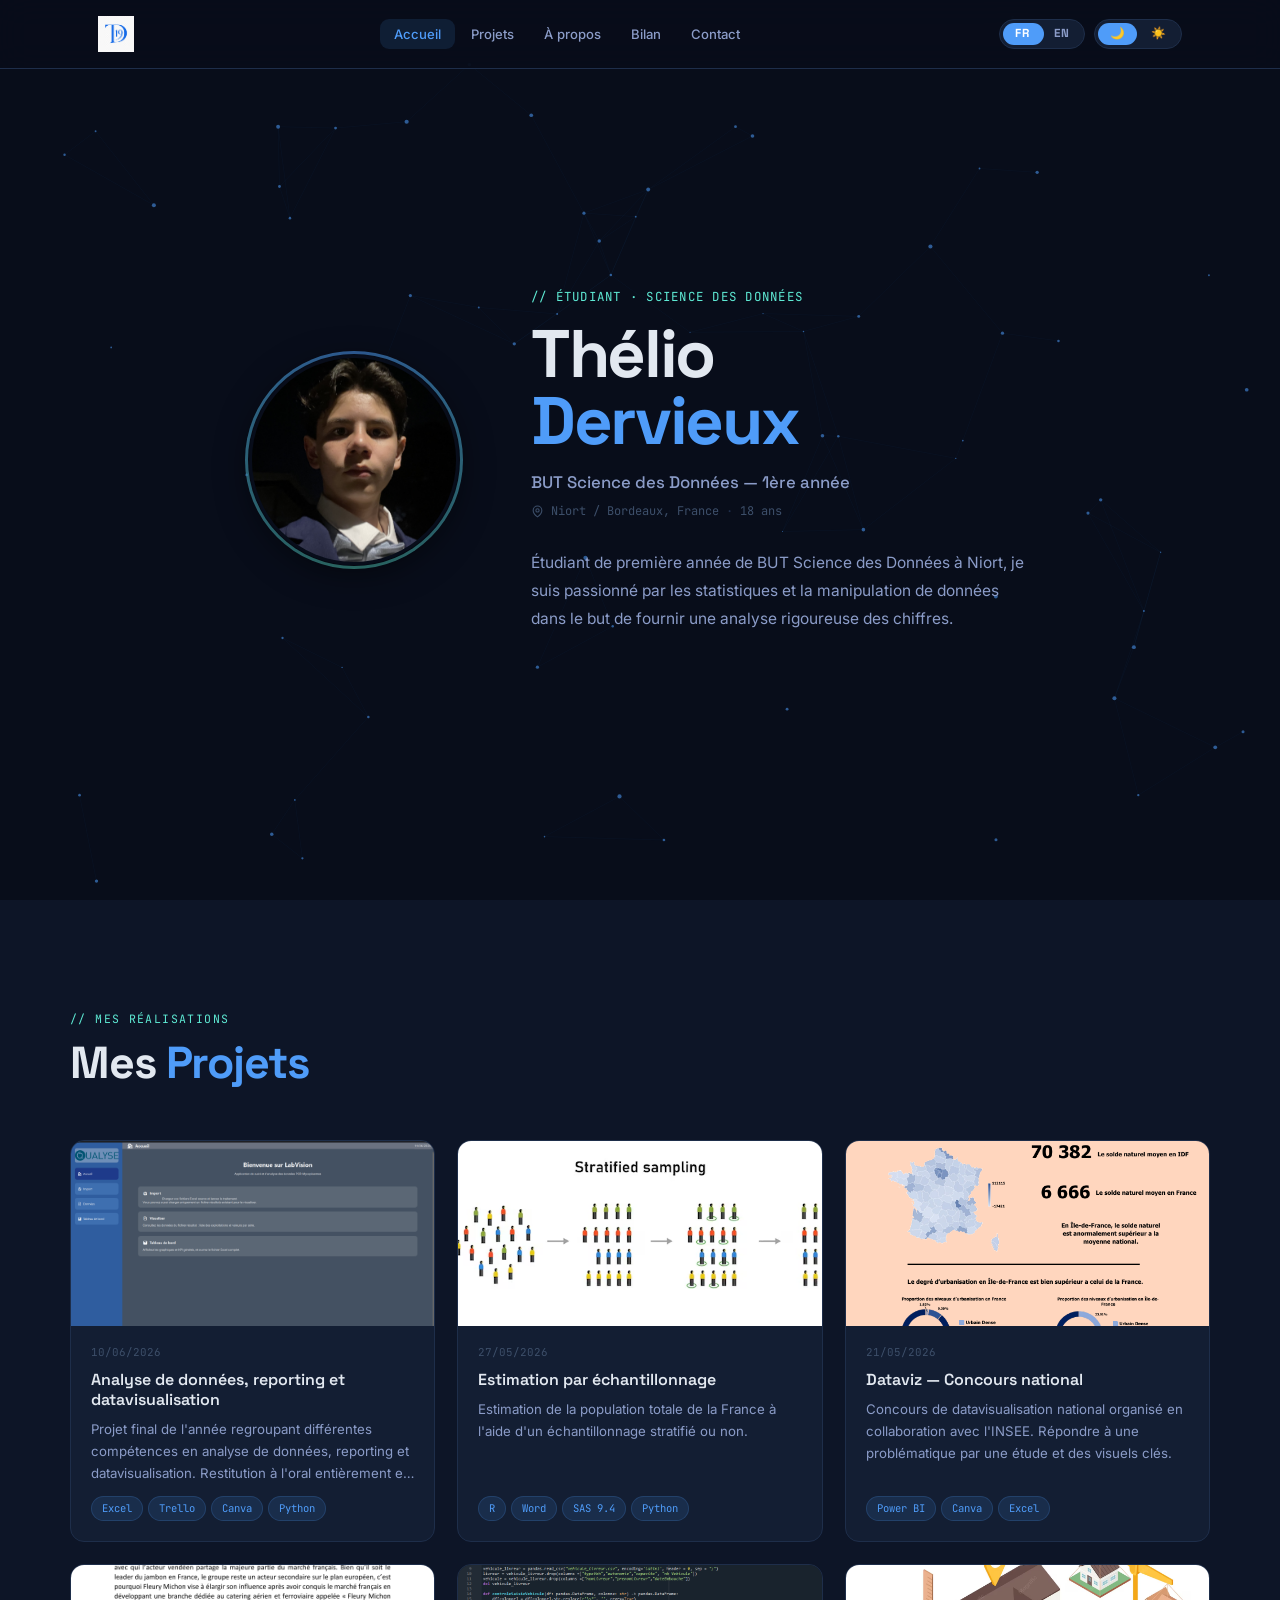
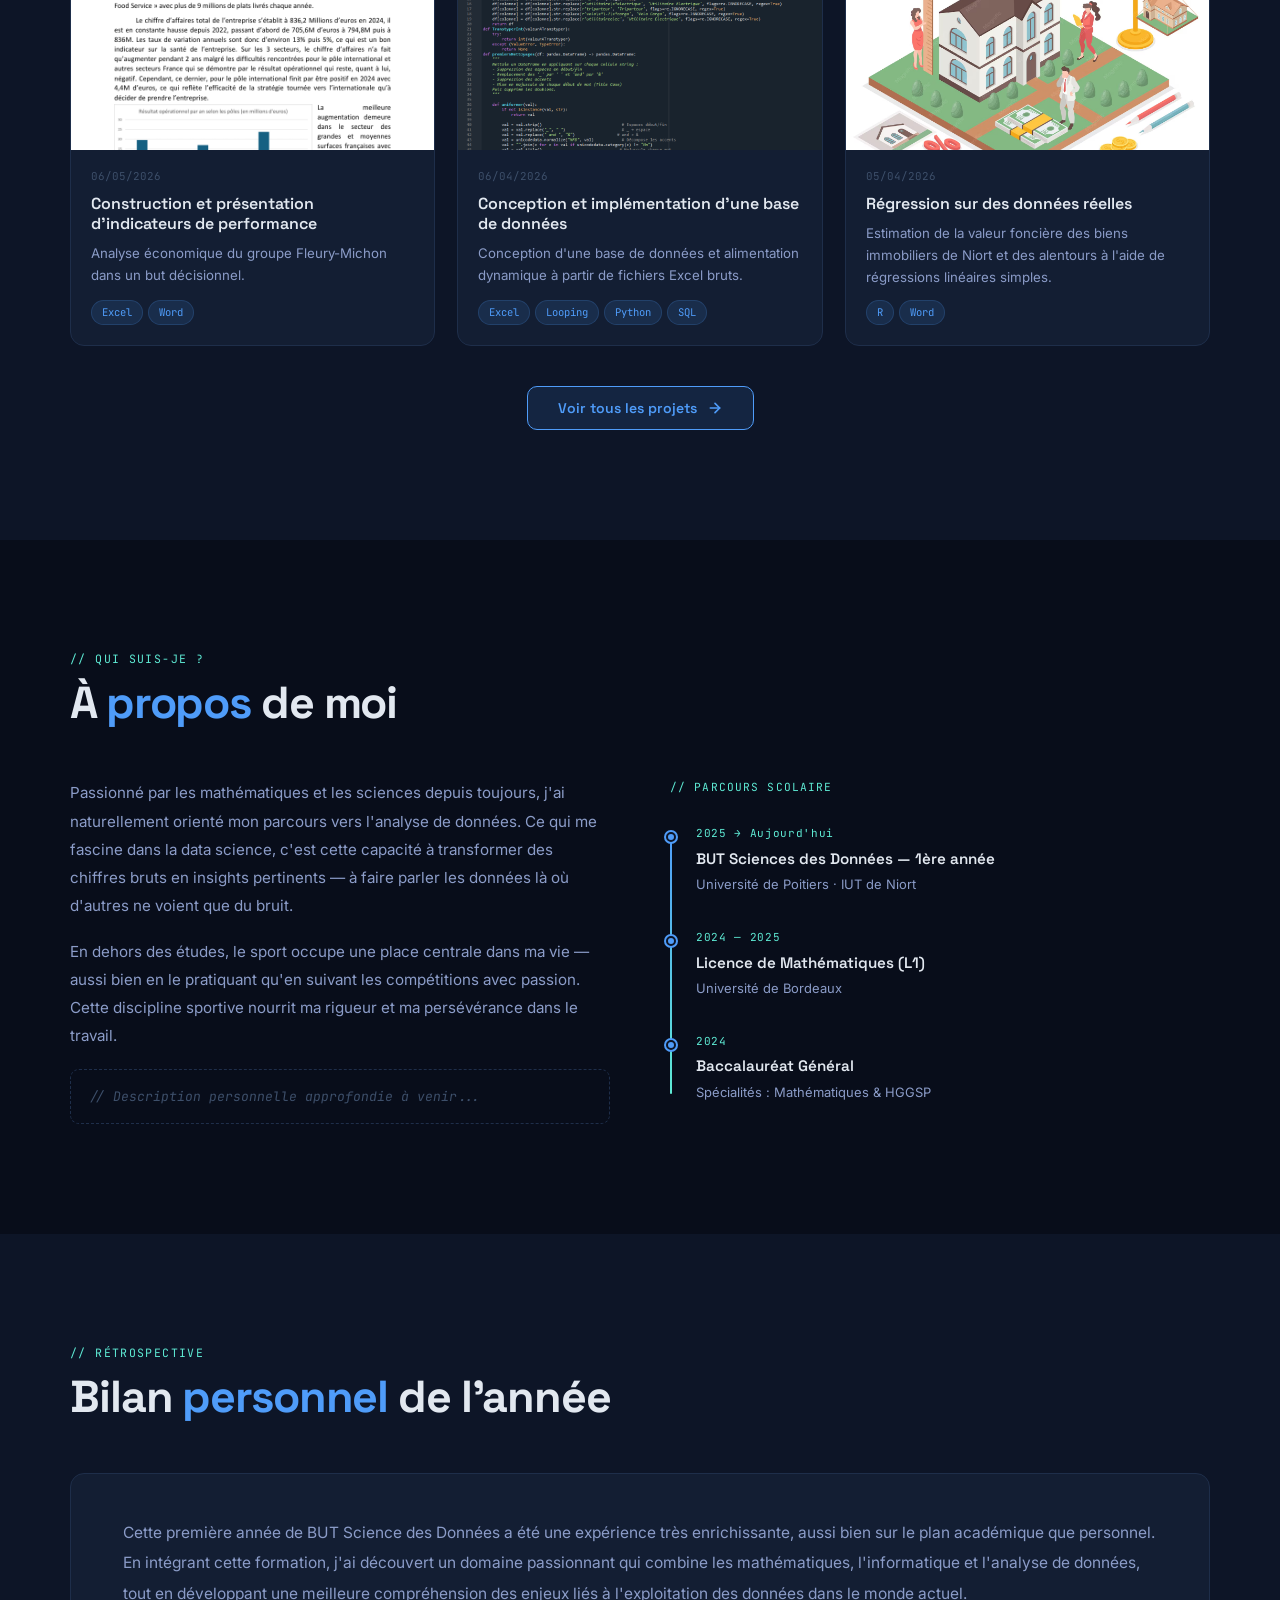
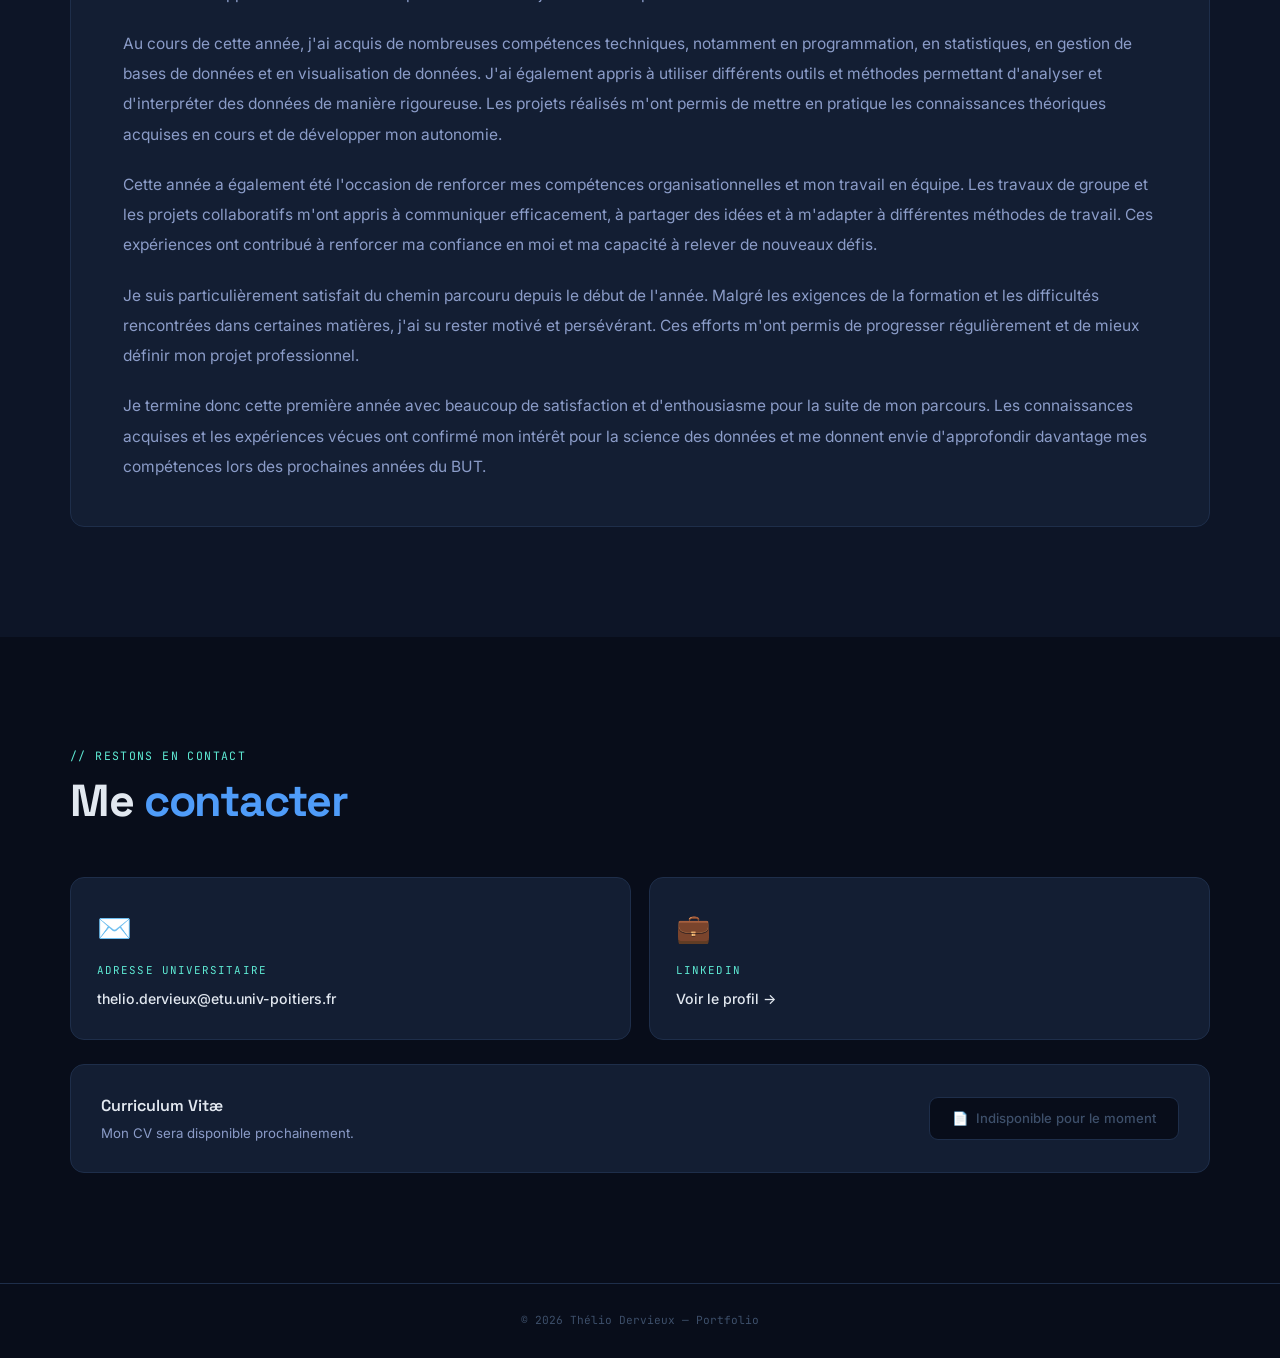
==== commit 732c4a99: "Add files via upload" ====
--- a/index.html
+++ b/index.html
@@ -1265,4 +1265,42 @@
         dots = [];
         const n = Math.min(70, Math.floor(W * H / 14000));
         for (let i = 0; i < n; i++)
-          dots.push({ x:Math.random()*W, y:Math.random()*H, r:Math.random()*1.6+0.5, vx:(Math.random()-.5)*.25, vy:(Math.random()-.+          dots.push({ x:Math.random()*W, y:Math.random()*H, r:Math.random()*1.6+0.5, vx:(Math.random()-.5)*.25, vy:(Math.random()-.5)*.25 });
+      }
+      function draw() {
+        ctx.clearRect(0, 0, W, H);
+        const dc = getComputedStyle(document.documentElement).getPropertyValue('--dot-color').trim();
+        const lc = getComputedStyle(document.documentElement).getPropertyValue('--line-color').trim();
+        for (let i = 0; i < dots.length; i++)
+          for (let j = i+1; j < dots.length; j++) {
+            const dx=dots[i].x-dots[j].x, dy=dots[i].y-dots[j].y;
+            if (dx*dx+dy*dy < 14400) { ctx.beginPath(); ctx.strokeStyle=lc; ctx.lineWidth=0.6; ctx.moveTo(dots[i].x,dots[i].y); ctx.lineTo(dots[j].x,dots[j].y); ctx.stroke(); }
+          }
+        dots.forEach(d => {
+          ctx.beginPath(); ctx.arc(d.x,d.y,d.r,0,Math.PI*2); ctx.fillStyle=dc; ctx.fill();
+          d.x+=d.vx; d.y+=d.vy;
+          if(d.x<0||d.x>W) d.vx*=-1;
+          if(d.y<0||d.y>H) d.vy*=-1;
+        });
+        raf = requestAnimationFrame(draw);
+      }
+      resize(); draw();
+      let t; window.addEventListener('resize', ()=>{ clearTimeout(t); t=setTimeout(resize,150); });
+      document.addEventListener('visibilitychange', ()=>{ if(document.hidden) cancelAnimationFrame(raf); else draw(); });
+    }
+
+    /* ═══════════════════════════════════════════════════════════
+       INIT
+    ═══════════════════════════════════════════════════════════ */
+    document.addEventListener('DOMContentLoaded', () => {
+      setTimeout(() => {
+        updateThumb('lang-thumb',  'opt-fr',   ['opt-fr',   'opt-en']);
+        updateThumb('theme-thumb', 'opt-dark', ['opt-dark', 'opt-light']);
+      }, 60);
+      buildTagFilters();
+      renderHomeProjects();
+      initCanvas();
+    });
+  </script>
+</body>
+</html>
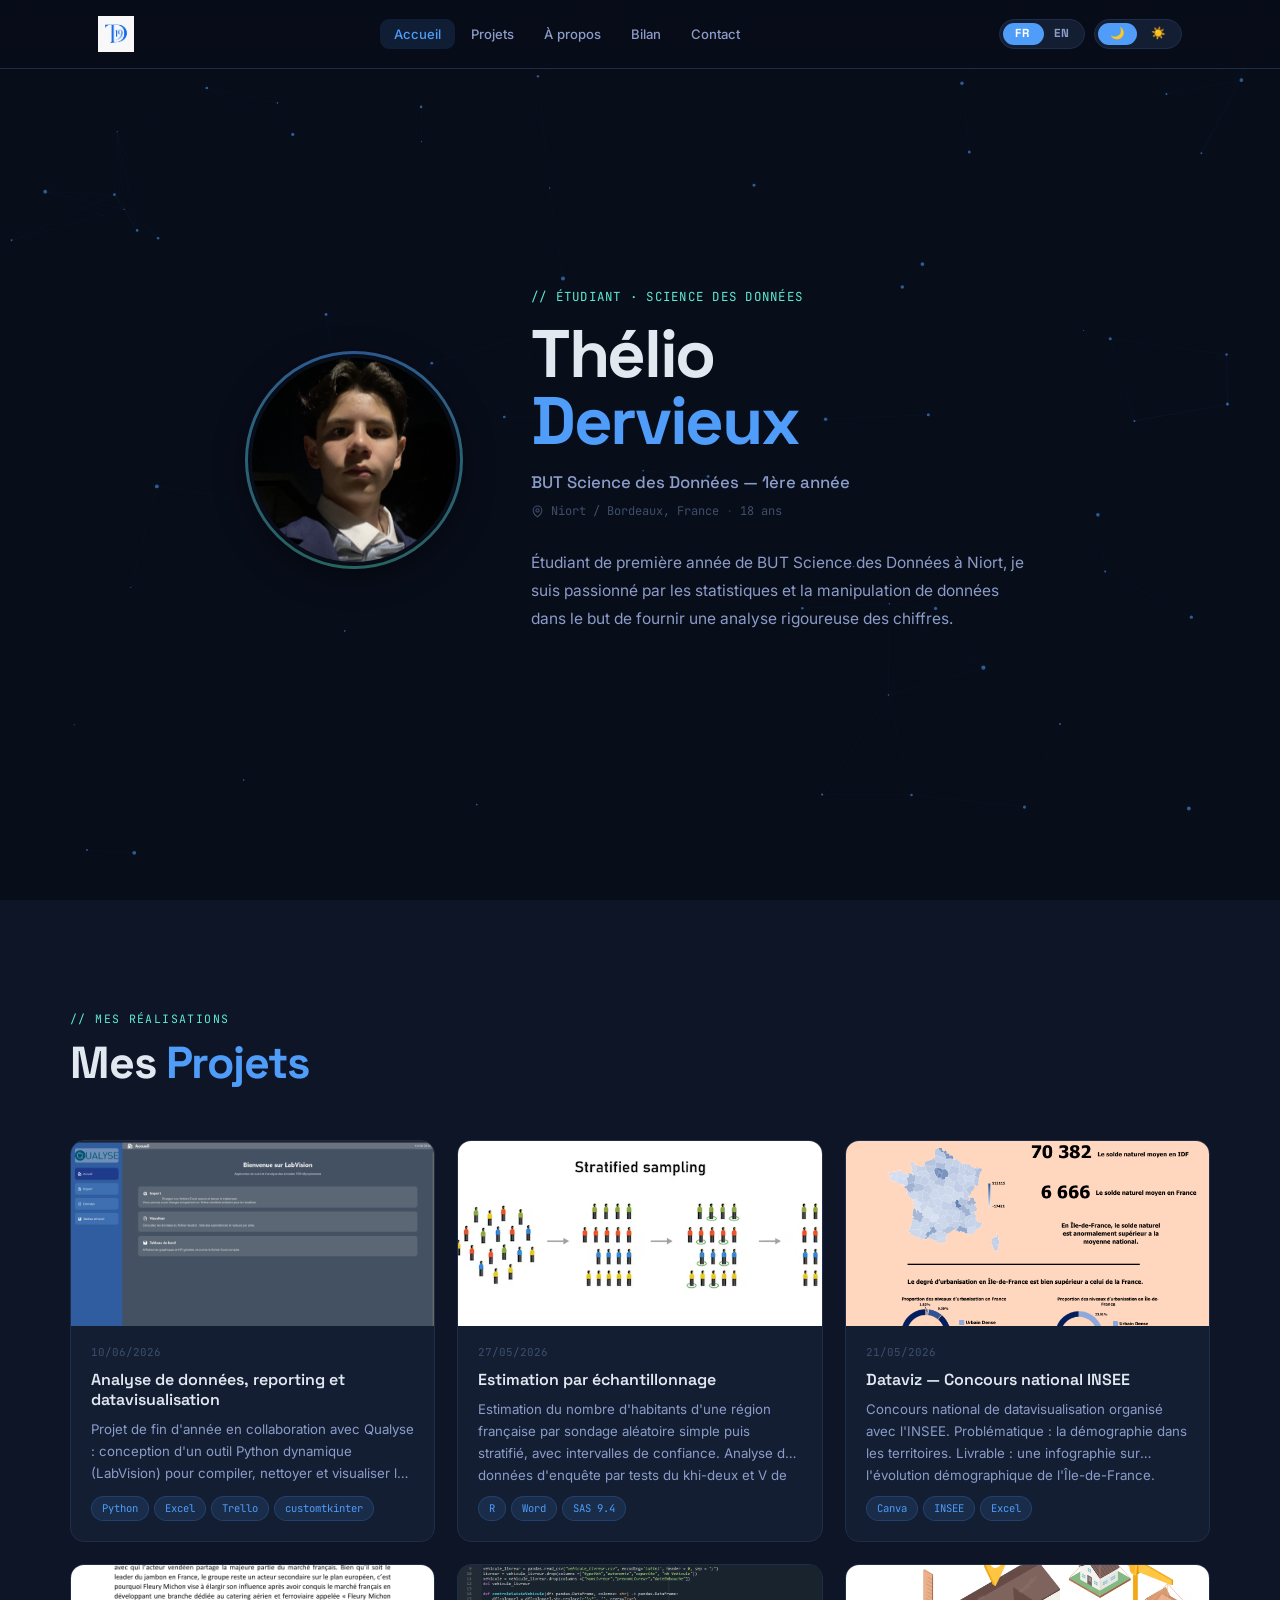
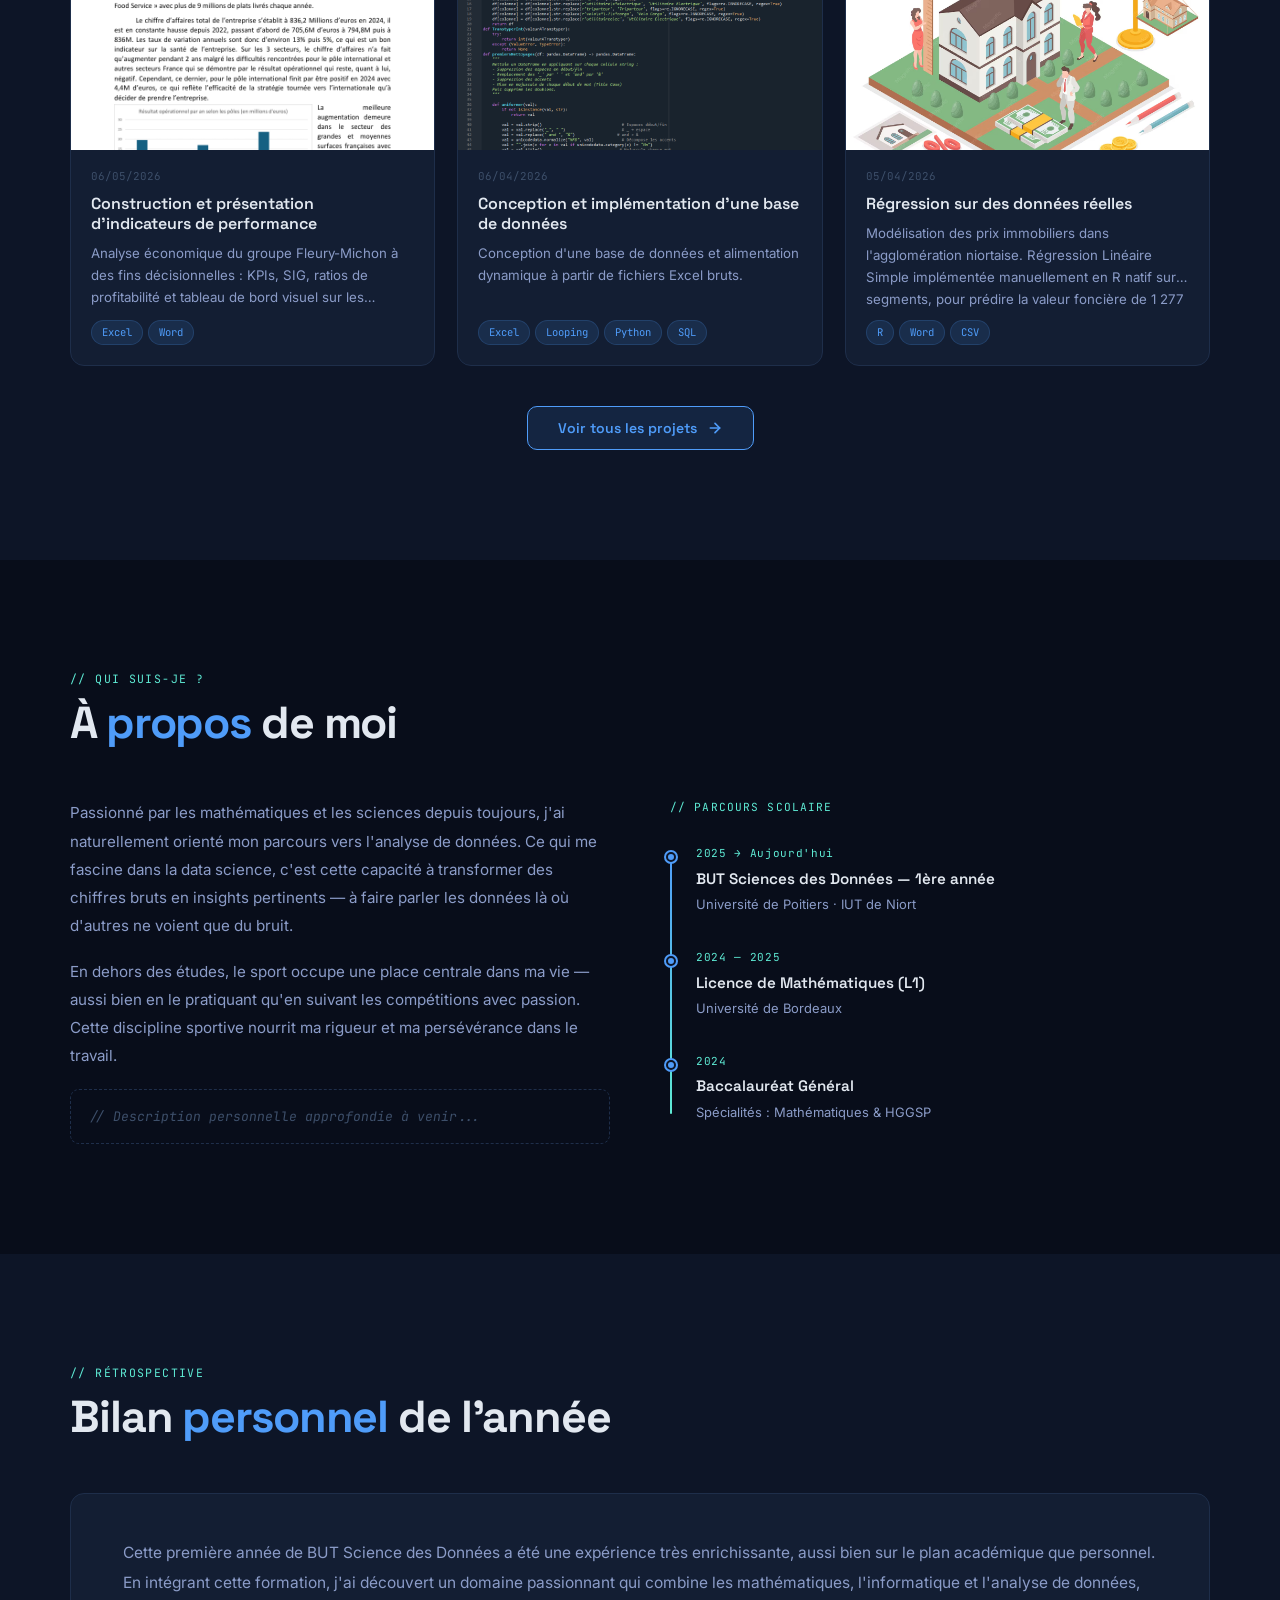
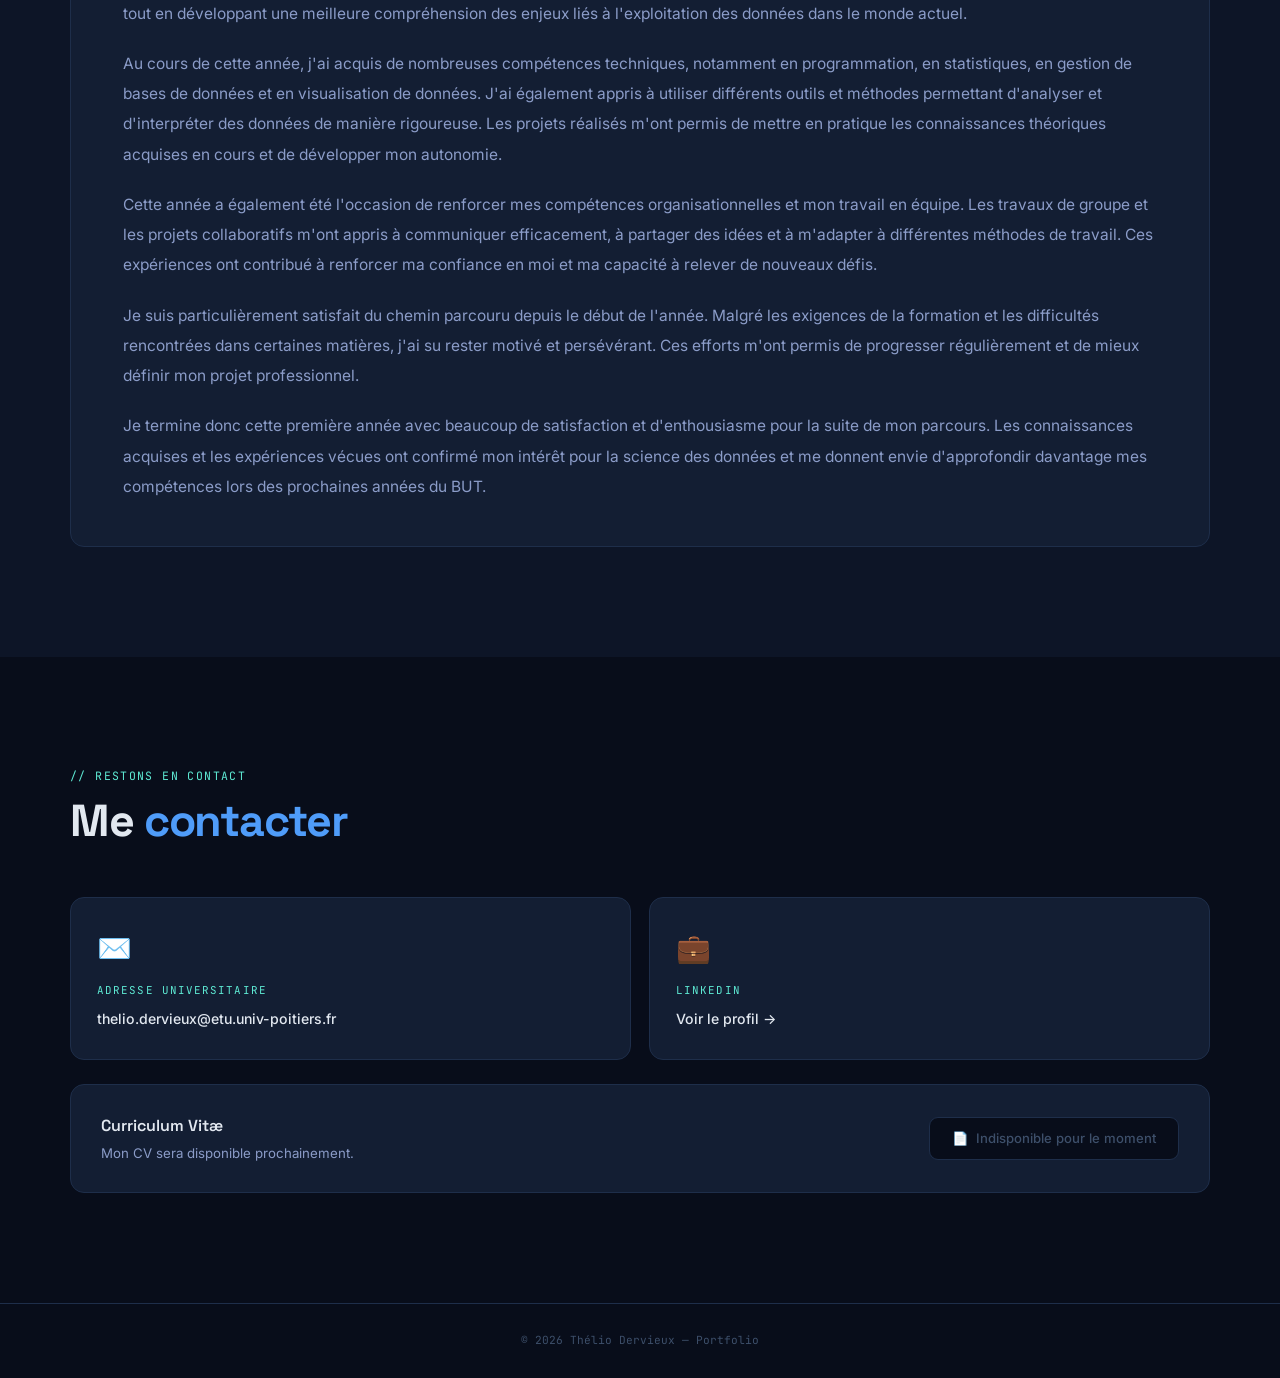
==== commit 69820e4f: "Update index.html" ====
--- a/index.html
+++ b/index.html
@@ -406,6 +406,8 @@
     }
     .badge-pdf  { background: rgba(239,68,68,0.12); color: #F87171; border: 1px solid rgba(239,68,68,0.2); }
     .badge-py   { background: rgba(79,156,249,0.12); color: #4F9CF9; border: 1px solid rgba(79,156,249,0.2); }
+    .badge-r    { background: rgba(36,170,220,0.12); color: #24AADC; border: 1px solid rgba(36,170,220,0.2); }
+    .badge-csv  { background: rgba(52,211,153,0.10); color: #6EE7B7; border: 1px solid rgba(52,211,153,0.2); }
     .badge-pbi  { background: rgba(249,194,79,0.12); color: #F9C24F; border: 1px solid rgba(249,194,79,0.2); }
     .badge-xlsx { background: rgba(52,211,153,0.12); color: #34D399; border: 1px solid rgba(52,211,153,0.2); }
     .badge-word { background: rgba(99,102,241,0.12); color: #818CF8; border: 1px solid rgba(99,102,241,0.2); }
@@ -799,65 +801,82 @@
         id: "projet-10",
         featured: true,
         titleFr: "Analyse de données, reporting et datavisualisation",
-        titleEn: "Data Analysis, Reporting and Datavisualisation",
-        shortDescFr: "Projet final de l'année regroupant différentes compétences en analyse de données, reporting et datavisualisation. Restitution à l'oral entièrement en anglais.",
-        shortDescEn: "Year-end capstone project combining data analysis, reporting and dataviz skills developed throughout the year. Full oral presentation in English.",
-        longDescFr: "## Contexte du projet\n\nDescription détaillée à venir.",
-        longDescEn: "## Project context\n\nDetailed description coming soon.",
+        titleEn: "Data Analysis, Reporting & Datavisualisation",
+        shortDescFr: "Projet de fin d'année en collaboration avec Qualyse : conception d'un outil Python dynamique (LabVision) pour compiler, nettoyer et visualiser les résultats de tests PCR Mycoplasmes sur des cheptels bovins. Restitution en anglais.",
+        shortDescEn: "Year-end project with Qualyse lab: building a dynamic Python tool (LabVision) to compile, clean and visualise PCR Mycoplasma test results on cattle herds. Full oral presentation in English.",
+        longDescFr: "## Contexte du projet\n\nDans le cadre du projet de fin de première année, notre groupe de 5 étudiants a collaboré avec **Qualyse**, laboratoire public d'analyses sanitaires basé près de Niort. Le commanditaire, M. Treilles, nous a confié la réalisation d'un outil dynamique de traitement et de visualisation des résultats de tests PCR Mycoplasmes réalisés sur des cheptels bovins des départements 79 et 86, depuis 2018.\n\n## La mission\n\nL'objectif était de concevoir une application capable de :\n- **Compiler automatiquement** les fichiers Excel d'entrée contenant les résultats bruts de chaque session de tests PCR\n- **Nettoyer et structurer** les données dans un fichier de résultats unique et actualisable\n- **Classifier chaque cheptel** selon 9 classes (A à I) basées sur les 6 derniers résultats\n- **Générer un tableau de bord** avec des indicateurs clés pour le commanditaire\n\n## Classification des cheptels\n\nLa règle de scoring implémentée distingue 9 classes basées sur la valeur Ct (seuil de positivité < 40) :\n- **A** — Toujours négatif (6 derniers résultats ≥ 40)\n- **B** — Toujours positif (6 derniers résultats < 40)\n- **C** — Nouveau positif fort (dernier Ct < 35, les 5 précédents ≥ 40)\n- **D** — Fort positif récurrent (3 à 5 positifs avec Ct < 35)\n- **E** — Autre positif récurrent (3 à 5 positifs, pas tous avec Ct < 35)\n- **F** — Fort positif ponctuel (1 à 2 positifs avec Ct < 35)\n- **G** — Autre positif ponctuel (1 à 2 positifs, pas tous avec Ct < 35)\n- **H** — Ancien positif (4 derniers résultats ≥ 40)\n- **I** — Statut non défini\n\n## L'outil — LabVision\n\nNotre réponse technique est **LabVision**, une application Python dotée d'une interface graphique construite avec **customtkinter**. Elle permet à un utilisateur sans compétences en programmation de charger les fichiers Excel sources, de lancer automatiquement le traitement et le nettoyage des données, de visualiser les résultats et de consulter le tableau de bord avec les KPIs demandés.\n\n## Gestion de projet agile\n\nLe projet a été conduit en **méthode SCRUM** sous la supervision de M. Abboud. J'ai occupé le poste de **développeur**, chargé de l'implémentation du code principal. Les rituels agiles (Daily, Niko-Niko, Kanban sur Trello) ont structuré le travail tout au long des sprints.\n\n## Restitution\n\nLa présentation finale s'est faite à l'oral, **entièrement en anglais**, devant un jury composé de plusieurs enseignants du département. Le groupe a démontré l'outil en conditions réelles, présenté la démarche SCRUM et répondu aux questions du jury.",
+        longDescEn: "## Project context\n\nAs part of the end-of-year project, our group of 5 students collaborated with **Qualyse**, a public health analysis laboratory based near Niort. The client, M. Treilles, commissioned a dynamic tool to process and visualise PCR Mycoplasma test results performed on cattle herds in departments 79 and 86 since 2018.\n\n## The mission\n\nThe objective was to design an application capable of:\n- **Automatically compiling** input Excel files containing raw results from each PCR testing session\n- **Cleaning and structuring** the data into a single, updatable results file\n- **Classifying each herd** according to 9 classes (A to I) based on the last 6 results\n- **Generating a dashboard** with key indicators for the client\n\n## Herd classification\n\nThe scoring logic distinguishes 9 classes based on the Ct value (positivity threshold < 40):\n- **A** — Always negative (last 6 results ≥ 40)\n- **B** — Always positive (last 6 results < 40)\n- **C** — New strong positive (last Ct < 35, previous 5 ≥ 40)\n- **D** — Strong recurring positive (3 to 5 positive with Ct < 35)\n- **E** — Other recurring positive (3 to 5 positive, not all with Ct < 35)\n- **F** — Strong occasional positive (1 to 2 positive with Ct < 35)\n- **G** — Other occasional positive (1 to 2 positive, not all with Ct < 35)\n- **H** — Former positive (last 4 results ≥ 40)\n- **I** — Undefined status\n\n## The tool — LabVision\n\nOur technical solution is **LabVision**, a Python application with a graphical interface built with **customtkinter**. It allows a non-technical user to load source Excel files, automatically trigger data processing and cleaning, visualise results, and consult the dashboard with the requested KPIs.\n\n## Agile project management\n\nThe project was run using the **SCRUM methodology** under the supervision of M. Abboud. I took the position of **developer**, responsible for the main code implementation. Agile rituals (Daily standups, Niko-Niko, Kanban on Trello) structured the work throughout the sprints.\n\n## Final presentation\n\nThe final presentation was delivered orally, **entirely in English**, before a jury of faculty members. The group demonstrated the tool under real conditions, presented the SCRUM approach, and answered the jury's questions.",
         date: "10/06/2026",
-        tags: ["Excel", "Trello", "Canva", "Python"],
+        tags: ["Python", "Excel", "Trello", "customtkinter"],
         thumb: "assets/Miniature10.png",
         hero: "assets/Miniature10.png",
         images: [],
-        files: []
+        files: [
+          { nameFr: "LabVision.py — Application principale", nameEn: "LabVision.py — Main application", path: "assets/files/projet-10/LabVision.py", type: "PY" },
+          { nameFr: "SAE_insertion.py — Module d'insertion", nameEn: "SAE_insertion.py — Insertion module", path: "assets/files/projet-10/SAE_insertion.py", type: "PY" },
+          { nameFr: "resultats.xlsx — Fichier de résultats", nameEn: "resultats.xlsx — Results file", path: "assets/files/projet-10/resultats.xlsx", type: "XLSX" },
+          { nameFr: "Rapport individuel — Thélio Dervieux", nameEn: "Individual report — Thélio Dervieux", path: "assets/files/projet-10/Rapport_Individuel_Thelio.pdf", type: "PDF" },
+          { nameFr: "Rapport collectif — Groupe 1", nameEn: "Collective report — Group 1", path: "assets/files/projet-10/Rapport_collectif_Groupe1.docx", type: "WORD" },
+          { nameFr: "Sujet du projet", nameEn: "Project brief", path: "assets/files/projet-10/Sujet.pdf", type: "PDF" }
+        ]
       },
       {
         id: "projet-6",
         featured: true,
         titleFr: "Estimation par échantillonnage",
         titleEn: "Estimation by Sampling",
-        shortDescFr: "Estimation de la population totale de la France à l'aide d'un échantillonnage stratifié ou non.",
-        shortDescEn: "Estimating France's total population using stratified and non-stratified sampling methods.",
-        longDescFr: "## Contexte du projet\n\nDescription détaillée à venir.",
-        longDescEn: "## Project context\n\nDetailed description coming soon.",
+        shortDescFr: "Estimation du nombre d'habitants d'une région française par sondage aléatoire simple puis stratifié, avec intervalles de confiance. Analyse de données d'enquête par tests du khi-deux et V de Cramer.",
+        shortDescEn: "Estimating a French region's population using simple then stratified random sampling, with confidence intervals. Survey data analysis via chi-squared tests and Cramér's V.",
+        longDescFr: "## Contexte du projet\n\nCe projet de statistique inférentielle s'articule autour de deux problématiques complémentaires : l'**estimation par échantillonnage** du nombre d'habitants d'une région française, et l'**analyse de données d'enquête** par tests statistiques. L'ensemble du travail a été réalisé en **R** et restitué dans un rapport structuré.\n\n## Partie 1 — Estimation de la population d'une région\n\nL'objectif était d'appréhender la notion d'incertitude statistique et de précision d'estimation à travers deux méthodes d'échantillonnage, appliquées à des données réelles de population communale (INSEE).\n\n**Sondage aléatoire simple (SAS)**\nUn échantillon de n = 100 communes est tiré aléatoirement parmi toutes les communes de la région. Une estimation du nombre total d'habitants T est calculée, accompagnée d'un **intervalle de confiance à 95 %** et d'une marge d'erreur. L'opération est répétée une dizaine de fois pour illustrer la variabilité des estimations.\n\n**Sondage stratifié**\nLa même démarche est reprise avec un **échantillonnage stratifié** : 4 strates sont définies par les quantiles de la population communale (des moins peuplées aux plus peuplées), avec des effectifs proportionnels dans chaque strate. Cette méthode vise à réduire la variance d'estimation par rapport au SAS. Les résultats des deux méthodes sont ensuite comparés.\n\n## Partie 2 — Analyse de données d'enquête\n\nDans cette partie, les données d'une enquête sur la pratique sportive des étudiants (collectées au semestre 1) sont exploitées pour rechercher des **relations significatives** entre la variable « sport » et d'autres variables qualitatives.\n\nLa démarche repose sur :\n- La construction de **tableaux croisés**\n- Des **tests du khi-deux** d'indépendance pour toutes les variables choisies\n- Le calcul du **V de Cramer** pour mesurer l'intensité des liaisons significatives\n\n## Résultats\n\nLa comparaison des deux méthodes met en évidence l'avantage du sondage stratifié : les marges d'erreur sont systématiquement plus faibles qu'avec le SAS, à taille d'échantillon égale.",
+        longDescEn: "## Project context\n\nThis inferential statistics project revolves around two complementary themes: **sampling-based estimation** of a French region's population, and **survey data analysis** using statistical tests. All work was carried out in **R** and presented in a structured report.\n\n## Part 1 — Estimating a region's population\n\nThe goal was to grasp the concepts of statistical uncertainty and estimation accuracy through two sampling methods, applied to real INSEE communal population data.\n\n**Simple random sampling (SRS)**\nA sample of n = 100 communes is drawn at random from all communes in the target region. An estimate of the total population T is calculated, along with a **95% confidence interval** and margin of error. The process is repeated about ten times to illustrate the variability of estimates.\n\n**Stratified sampling**\nThe same approach is repeated using **stratified sampling**: 4 strata are defined by quantiles of communal population (from least to most populated), with proportional allocation. This method aims to reduce estimation variance compared to SRS. Results from both methods are then compared.\n\n## Part 2 — Survey data analysis\n\nData from a student sports survey (collected in semester 1) are used to identify **significant relationships** between the variable \"sport\" and other qualitative variables.\n\nThe approach involves:\n- Building **cross-tabulations**\n- Running **chi-squared independence tests** for all selected variables\n- Computing **Cramér's V** to measure the strength of significant associations\n\n## Results\n\nComparing both methods highlights the advantage of stratified sampling: margins of error are consistently smaller than with SRS, for the same sample size.",
         date: "27/05/2026",
-        tags: ["R", "Word", "SAS 9.4", "Python"],
+        tags: ["R", "Word", "SAS 9.4"],
         thumb: "assets/Miniature6.avif",
         hero: "assets/Miniature6.avif",
         images: [],
-        files: []
+        files: [
+          { nameFr: "Script R — Échantillonnage et estimation", nameEn: "R script — Sampling and estimation", path: "assets/files/projet-6/scriptSAE.R", type: "PY" },
+          { nameFr: "Sujet du projet", nameEn: "Project brief", path: "assets/files/projet-6/Sujet.pdf", type: "PDF" }
+        ]
       },
       {
         id: "projet-8",
         featured: true,
-        titleFr: "Dataviz — Concours national",
-        titleEn: "Dataviz — National Competition",
-        shortDescFr: "Concours de datavisualisation national organisé en collaboration avec l'INSEE. Répondre à une problématique par une étude et des visuels clés.",
-        shortDescEn: "National data visualisation contest run by the Data Science department with INSEE. Answering a research question through a study and key visuals.",
-        longDescFr: "## Contexte du projet\n\nDescription détaillée à venir.",
-        longDescEn: "## Project context\n\nDetailed description coming soon.",
+        titleFr: "Dataviz — Concours national INSEE",
+        titleEn: "Dataviz — National INSEE Competition",
+        shortDescFr: "Concours national de datavisualisation organisé avec l'INSEE. Problématique : la démographie dans les territoires. Livrable : une infographie sur l'évolution démographique de l'Île-de-France.",
+        shortDescEn: "National data visualisation competition with INSEE. Topic: demography in territories. Deliverable: an infographic on Île-de-France's demographic evolution.",
+        longDescFr: "## Contexte du projet\n\nDans le cadre du **concours national de datavisualisation** organisé par le département Science des Données de l'IUT de Niort en partenariat avec l'**INSEE**, chaque groupe devait répondre à une problématique démographique à travers une infographie originale.\n\nLa thématique imposée portait sur **\"La démographie dans les territoires\"**, avec en toile de fond le vieillissement de la population et la chute des naissances. Le jeu de données s'appuie sur l'INSEE Première n°2087 (janvier 2026), qui révèle que **le solde naturel de la France est devenu négatif pour la première fois depuis la fin de la Seconde Guerre mondiale** en 2025.\n\n## Notre problématique\n\nPlutôt que de traiter la France dans son ensemble, notre groupe a choisi de se concentrer sur un territoire atypique : l'**Île-de-France**, dont le solde naturel dépasse largement la moyenne nationale (70 382 contre 6 666). Nous avons formulé la problématique suivante : **Pourquoi le solde naturel en Île-de-France ne suit-il pas la tendance nationale ?**\n\n## Résultats clés de l'infographie\n\n**Un solde naturel hors norme**\nLe solde naturel moyen en IDF (70 382) est plus de dix fois supérieur à la moyenne nationale (6 666), un écart qui justifie une analyse approfondie région par région.\n\n**Un degré d'urbanisation bien supérieur**\nEn Île-de-France, 54,36 % de la population vit en zone urbaine dense, contre seulement 1,82 % à l'échelle nationale. Cette concentration urbaine attire une population active et jeune.\n\n**Une population structurellement plus jeune**\nLes pyramides des âges révèlent une surreprésentation des 15-44 ans en IDF, liée à l'attractivité économique et universitaire de la région capitale. Entre 2016 et 2022, l'IDF maintient une forte croissance naturelle malgré un solde migratoire négatif — à l'inverse du reste de la France.\n\n## Le livrable\n\nL'infographie finale a été réalisée avec **Canva**, en respectant les critères du concours : zonage clair, cohérence graphique, lisibilité et créativité, tout en s'inscrivant dans les codes de la communication de données institutionnelle.",
+        longDescEn: "## Project context\n\nAs part of a **national data visualisation competition** organised by the IUT of Niort's Data Science department in partnership with **INSEE**, each group had to address a demographic research question through an original infographic.\n\nThe imposed theme was **\"Demography in territories\"**, focusing on population ageing and the decline in births. The dataset draws on INSEE Première n°2087 (January 2026), which revealed that **France's natural balance became negative for the first time since World War II** in 2025.\n\n## Our research question\n\nRather than addressing France as a whole, our group chose to focus on an atypical territory: **Île-de-France**, whose natural balance far exceeds the national average (70,382 vs 6,666). We formulated the following question: **Why doesn't Île-de-France's natural balance follow the national trend?**\n\n## Key findings from the infographic\n\n**An exceptional natural balance**\nThe average natural balance in IDF (70,382) is more than ten times higher than the national average (6,666), a gap that warrants a closer region-by-region analysis.\n\n**A much higher urbanisation rate**\nIn Île-de-France, 54.36% of the population lives in densely urban areas, compared to only 1.82% nationally. This urban concentration attracts a young, working-age population.\n\n**A structurally younger population**\nAge pyramids reveal an over-representation of 15-44 year olds in IDF, driven by the region's economic and academic attractiveness. Between 2016 and 2022, IDF maintained strong natural growth despite a negative migration balance — the opposite of the rest of France.\n\n## Deliverable\n\nThe final infographic was produced with **Canva**, meeting the competition's criteria: clear zoning, visual consistency, readability and creativity, while aligning with institutional data communication standards.",
         date: "21/05/2026",
-        tags: ["Power BI", "Canva", "Excel"],
+        tags: ["Canva", "INSEE", "Excel"],
         thumb: "assets/Miniature8.png",
         hero: "assets/Miniature8.png",
         images: [],
-        files: []
+        files: [
+          { nameFr: "Infographie — Démographie en IDF", nameEn: "Infographic — Demography in IDF", path: "assets/files/projet-8/Infographie_IDF.pdf", type: "PDF" },
+          { nameFr: "Sujet du concours", nameEn: "Competition brief", path: "assets/files/projet-8/Sujet.pdf", type: "PDF" }
+        ]
       },
       {
         id: "projet-9",
         featured: true,
         titleFr: "Construction et présentation d'indicateurs de performance",
         titleEn: "Building and Presenting Performance Indicators",
-        shortDescFr: "Analyse économique du groupe Fleury-Michon dans un but décisionnel.",
-        shortDescEn: "Economic analysis of the Fleury-Michon group for business decision-making purposes.",
-        longDescFr: "## Contexte du projet\n\nDescription détaillée à venir.",
-        longDescEn: "## Project context\n\nDetailed description coming soon.",
+        shortDescFr: "Analyse économique du groupe Fleury-Michon à des fins décisionnelles : KPIs, SIG, ratios de profitabilité et tableau de bord visuel sur les données 2019-2024.",
+        shortDescEn: "Economic analysis of the Fleury-Michon group for decision-making: KPIs, intermediate management balances, profitability ratios and visual dashboard across 2019-2024 data.",
+        longDescFr: "## Contexte du projet\n\nCe projet consistait à construire et présenter des **indicateurs de performance (KPI)** pour le groupe **Fleury-Michon**, acteur majeur de l'agroalimentaire français fondé en 1905 et leader du jambon en tranches en France. L'analyse s'articule en deux volets : une étude du groupe FM sur les données récentes (2022-2024), et un diagnostic approfondi de sa principale filiale FM-LS à partir des comptes de résultat 2019-2022.\n\n## Partie 1 — Analyse du groupe Fleury-Michon (2022-2024)\n\n**Évolution du chiffre d'affaires**\nLe CA total atteint **836,2 M€ en 2024**, en hausse constante depuis 2022 (+13 % puis +5 %), portée par 3 pôles : GMS France (grandes et moyennes surfaces), International, et Autres secteurs France.\n\n**Profitabilité**\nLe taux de profitabilité reste très faible — caractéristique du secteur agroalimentaire à faible marge : **1,23 % en 2024** (meilleure année) et seulement 0,3 % en 2023, après une chute du résultat net de 40 %.\n\n**Productivité**\nLe CA par salarié augmente régulièrement sur les 3 pôles. L'analyse du résultat opérationnel par salarié révèle de fortes disparités : le pôle International enregistre la meilleure progression (+24 000 €/tête), tandis que les « Autres secteurs France » continuent de se dégrader.\n\n## Partie 2 — Diagnostic de Fleury-Michon LS (2019-2022)\n\nL'analyse des **Soldes Intermédiaires de Gestion (SIG)** et des ratios financiers de FM-LS révèle une rentabilité sous pression :\n- La **valeur ajoutée** recule après 2020 (193,5 M€ → 151,3 M€), pénalisée par la hausse des coûts de matières premières\n- L'**EBE** chute de 61,2 M€ à 27,9 M€ entre 2020 et 2022\n- La **marge d'exploitation** (2,0 %) reste inférieure à la moyenne du secteur\n- Les **charges de personnel** représentent 76,85 % de la VA (vs 68,10 % pour le secteur), révélant une structure de coûts rigide\n- La **capacité d'autofinancement** (2,44 % du CA) est très inférieure au secteur (5,8 %)\n\nUn **tableau de bord visuel** synthétise les indicateurs clés : activité, résultat et profitabilité, SIG, partage de la VA et productivité.",
+        longDescEn: "## Project context\n\nThis project involved building and presenting **performance indicators (KPIs)** for the **Fleury-Michon** group, a major French food industry player founded in 1905 and the leading sliced ham brand in France. The analysis covers two sections: a study of the FM group based on recent data (2022-2024), and an in-depth diagnosis of its main subsidiary FM-LS based on income statements from 2019-2022.\n\n## Part 1 — Fleury-Michon Group Analysis (2022-2024)\n\n**Revenue evolution**\nTotal revenue reached **€836.2M in 2024**, growing steadily since 2022 (+13% then +5%), driven by 3 divisions: French supermarkets (GMS), International, and Other French sectors.\n\n**Profitability**\nThe profitability rate remains very low — typical of food industry thin margins: **1.23% in 2024** (best year) and just 0.3% in 2023, following a 40% drop in net income.\n\n**Productivity**\nRevenue per employee grows steadily across all 3 divisions. Operating income per employee reveals sharp disparities: the International division shows the best improvement (+€24,000/head), while \"Other French sectors\" continues to deteriorate.\n\n## Part 2 — Fleury-Michon LS Diagnosis (2019-2022)\n\nAnalysis of the **Intermediate Management Balances (SIG)** and financial ratios of FM-LS reveals profitability under pressure:\n- **Value added** declines after 2020 (€193.5M → €151.3M), penalised by rising raw material costs\n- **EBITDA** falls from €61.2M to €27.9M between 2020 and 2022\n- **Operating margin** (2.0%) remains below the sector average\n- **Personnel costs** represent 76.85% of value added (vs 68.10% for the sector), revealing a rigid cost structure\n- **Self-financing capacity** (2.44% of revenue) is well below the sector benchmark (5.8%)\n\nA **visual dashboard** synthesises the key indicators: activity, profit and profitability, SIG, value added distribution and productivity.",
         date: "06/05/2026",
         tags: ["Excel", "Word"],
         thumb: "assets/Miniature9.png",
         hero: "assets/Miniature9.png",
         images: [],
-        files: []
+        files: [
+          { nameFr: "Rapport — Indicateurs de performance FM", nameEn: "Report — FM Performance Indicators", path: "assets/files/projet-9/Rapport_Indicateurs_FM.pdf", type: "PDF" },
+          { nameFr: "Ressources FM-LS — Comptes de résultat & calculs", nameEn: "FM-LS Resources — Income statements & calculations", path: "assets/files/projet-9/Ressources_FM-LS.xlsx", type: "XLSX" },
+          { nameFr: "Sujet du projet", nameEn: "Project brief", path: "assets/files/projet-9/Sujet.pdf", type: "PDF" }
+        ]
       },
       {
         id: "projet-5",
@@ -880,16 +899,23 @@
         featured: true,
         titleFr: "Régression sur des données réelles",
         titleEn: "Regression on Real Data",
-        shortDescFr: "Estimation de la valeur foncière des biens immobiliers de Niort et des alentours à l'aide de régressions linéaires simples.",
-        shortDescEn: "Estimating real estate values in Niort using simple linear regression models applied to real market data.",
-        longDescFr: "## Contexte du projet\n\nDescription détaillée à venir.",
-        longDescEn: "## Project context\n\nDetailed description coming soon.",
+        shortDescFr: "Modélisation des prix immobiliers dans l'agglomération niortaise. Régression Linéaire Simple implémentée manuellement en R natif sur 6 segments, pour prédire la valeur foncière de 1 277 biens.",
+        shortDescEn: "Real estate price modelling in the Niort agglomeration. Simple Linear Regression implemented manually in native R across 6 segments, predicting the property value of 1,277 homes.",
+        longDescFr: "## Contexte du projet\n\nCe projet, réalisé en binôme avec Antonin Aladenise, consistait à **modéliser les prix immobiliers** (appartements et maisons) dans la Communauté d'Agglomération du Niortais, à partir de transactions immobilières réelles depuis 2021. L'objectif final était de prédire la valeur foncière de **1 277 biens** dont le prix n'était pas connu.\n\nContrainte technique imposée : la modélisation devait être réalisée en **R natif**, sans librairie externe, et sans les fonctions `lm()` ni `predict()` — les coefficients devaient être calculés manuellement par les formules de la covariance et de la variance.\n\n## Les données\n\nTrois fichiers CSV étaient fournis :\n- **train.csv** — transactions avec prix de vente, pour construire les modèles\n- **test.csv** — jeu d'évaluation de la qualité via la somme des carrés des résidus\n- **to_predict.csv** — 1 277 biens sans prix, à prédire\n\n## Exploration et segmentation\n\nL'exploration préliminaire révèle une distribution fortement asymétrique des valeurs foncières, concentrée entre 80 000 € et 300 000 € avec des valeurs extrêmes importantes. Une modélisation homogène sur l'ensemble du jeu de données aurait été peu fiable — une **segmentation préalable** s'imposait.\n\nDeux critères ont été retenus :\n- **La commune** : Niort (pôle urbain dominant), Chauray (commune résidentielle prisée), Autres communes (marché rural)\n- **Le type de bien** : Appartement / Maison (logiques de prix très différentes)\n\nCes deux critères croisés définissent **6 segments** distincts.\n\n## Modélisation\n\nPour chaque segment, un modèle de **Régression Linéaire Simple** est estimé :\n\n`Valeur foncière = a × Surface réelle bâtie + b`\n\nLes coefficients a et b ont été calculés manuellement en R via la covariance et la variance. La surface réelle bâtie a été retenue comme variable explicative principale pour sa corrélation directe et interprétable avec la valeur foncière.\n\n## Résultats et limites\n\nLes 6 modèles ont été appliqués aux 1 277 biens de to_predict.csv, chaque bien étant affecté à son segment selon sa commune et son type. Les prédictions ont été exportées dans prediction.csv.\n\n**Limites identifiées** : la surface seule ne capture pas tous les facteurs de prix (état du bien, jardin, garage, étage, équipements). Certains segments comme Chauray / Appartement comportent peu d'observations, fragilisant la fiabilité des coefficients.",
+        longDescEn: "## Project context\n\nThis project, completed with Antonin Aladenise, involved **modelling real estate prices** (apartments and houses) in the Niort urban agglomeration using real transaction data since 2021. The goal was to predict the property value of **1,277 homes** whose sale prices were unknown.\n\nTechnical constraint: modelling had to be done in **native R**, without external libraries, and without the `lm()` or `predict()` functions — regression coefficients had to be calculated manually using covariance and variance formulas.\n\n## Data\n\nThree CSV files were provided:\n- **train.csv** — transactions with sale prices, used to build the models\n- **test.csv** — evaluation set to measure quality via sum of squared residuals\n- **to_predict.csv** — 1,277 properties without prices, to be predicted\n\n## Exploration and segmentation\n\nPreliminary exploration revealed a strongly right-skewed distribution of property values, concentrated between €80,000 and €300,000 with significant outliers. A single model across the full dataset would have been unreliable — a **prior segmentation** was necessary.\n\nTwo criteria were retained:\n- **Municipality**: Niort (dominant urban centre), Chauray (sought-after residential town), Other municipalities (rural market)\n- **Property type**: Apartment / House (very different pricing logics)\n\nThese two crossed criteria define **6 distinct segments**.\n\n## Modelling\n\nFor each segment, a **Simple Linear Regression** model was estimated:\n\n`Property value = a × Built area + b`\n\nCoefficients a and b were calculated manually in R using covariance and variance formulas. Built area was selected as the main explanatory variable for its strongest and most interpretable correlation with property value.\n\n## Results and limitations\n\nThe 6 models were applied to the 1,277 properties in to_predict.csv, each assigned to its segment based on municipality and type. Predictions were exported to prediction.csv.\n\n**Identified limitations**: built area alone does not capture all price factors (condition, garden, garage, floor level, local amenities). Some segments such as Chauray / Apartment have few observations, weakening coefficient reliability.",
         date: "05/04/2026",
-        tags: ["R", "Word"],
+        tags: ["R", "Word", "CSV"],
         thumb: "assets/Miniature7.avif",
         hero: "assets/Miniature7.avif",
         images: [],
-        files: []
+        files: [
+          { nameFr: "Script R — Modélisation et prédictions", nameEn: "R script — Modelling and predictions", path: "assets/files/projet-7/codeR.R", type: "PY" },
+          { nameFr: "Rapport — Modélisation des prix immobiliers", nameEn: "Report — Real estate price modelling", path: "assets/files/projet-7/Rapport.pdf", type: "PDF" },
+          { nameFr: "Sujet du projet", nameEn: "Project brief", path: "assets/files/projet-7/Sujet.pdf", type: "PDF" },
+          { nameFr: "train.csv — Données d'entraînement", nameEn: "train.csv — Training data", path: "assets/files/projet-7/train.csv", type: "ZIP" },
+          { nameFr: "test.csv — Données de test", nameEn: "test.csv — Test data", path: "assets/files/projet-7/test.csv", type: "ZIP" },
+          { nameFr: "to_predict.csv — Biens à prédire", nameEn: "to_predict.csv — Properties to predict", path: "assets/files/projet-7/to_predict.csv", type: "ZIP" }
+        ]
       },
       /* ── Projets supplémentaires (visible via "Voir tous") ── */
       {
@@ -1206,8 +1232,8 @@
         boxEl.style.display = 'none';
       } else {
         boxEl.style.display = 'block';
-        const badgeClass = { PDF:'badge-pdf', PY:'badge-py', PBI:'badge-pbi', XLSX:'badge-xlsx', WORD:'badge-word', ZIP:'badge-zip', LINK:'badge-link' };
-        const fileIcon   = { PDF:'📄', PY:'🐍', PBI:'📊', XLSX:'📋', WORD:'📝', ZIP:'📦', LINK:'🔗' };
+        const badgeClass = { PDF:'badge-pdf', PY:'badge-py', R:'badge-r', CSV:'badge-csv', PBI:'badge-pbi', XLSX:'badge-xlsx', WORD:'badge-word', ZIP:'badge-zip', LINK:'badge-link' };
+        const fileIcon   = { PDF:'📄', PY:'🐍', R:'📊', CSV:'📋', PBI:'📊', XLSX:'📋', WORD:'📝', ZIP:'📦', LINK:'🔗' };
         filesEl.innerHTML = p.files.map(f => {
           const name   = lang === 'fr' ? f.nameFr : f.nameEn;
           const badge  = badgeClass[f.type] || 'badge-default';
@@ -1303,4 +1329,4 @@
     });
   </script>
 </body>
-</html>+</html>
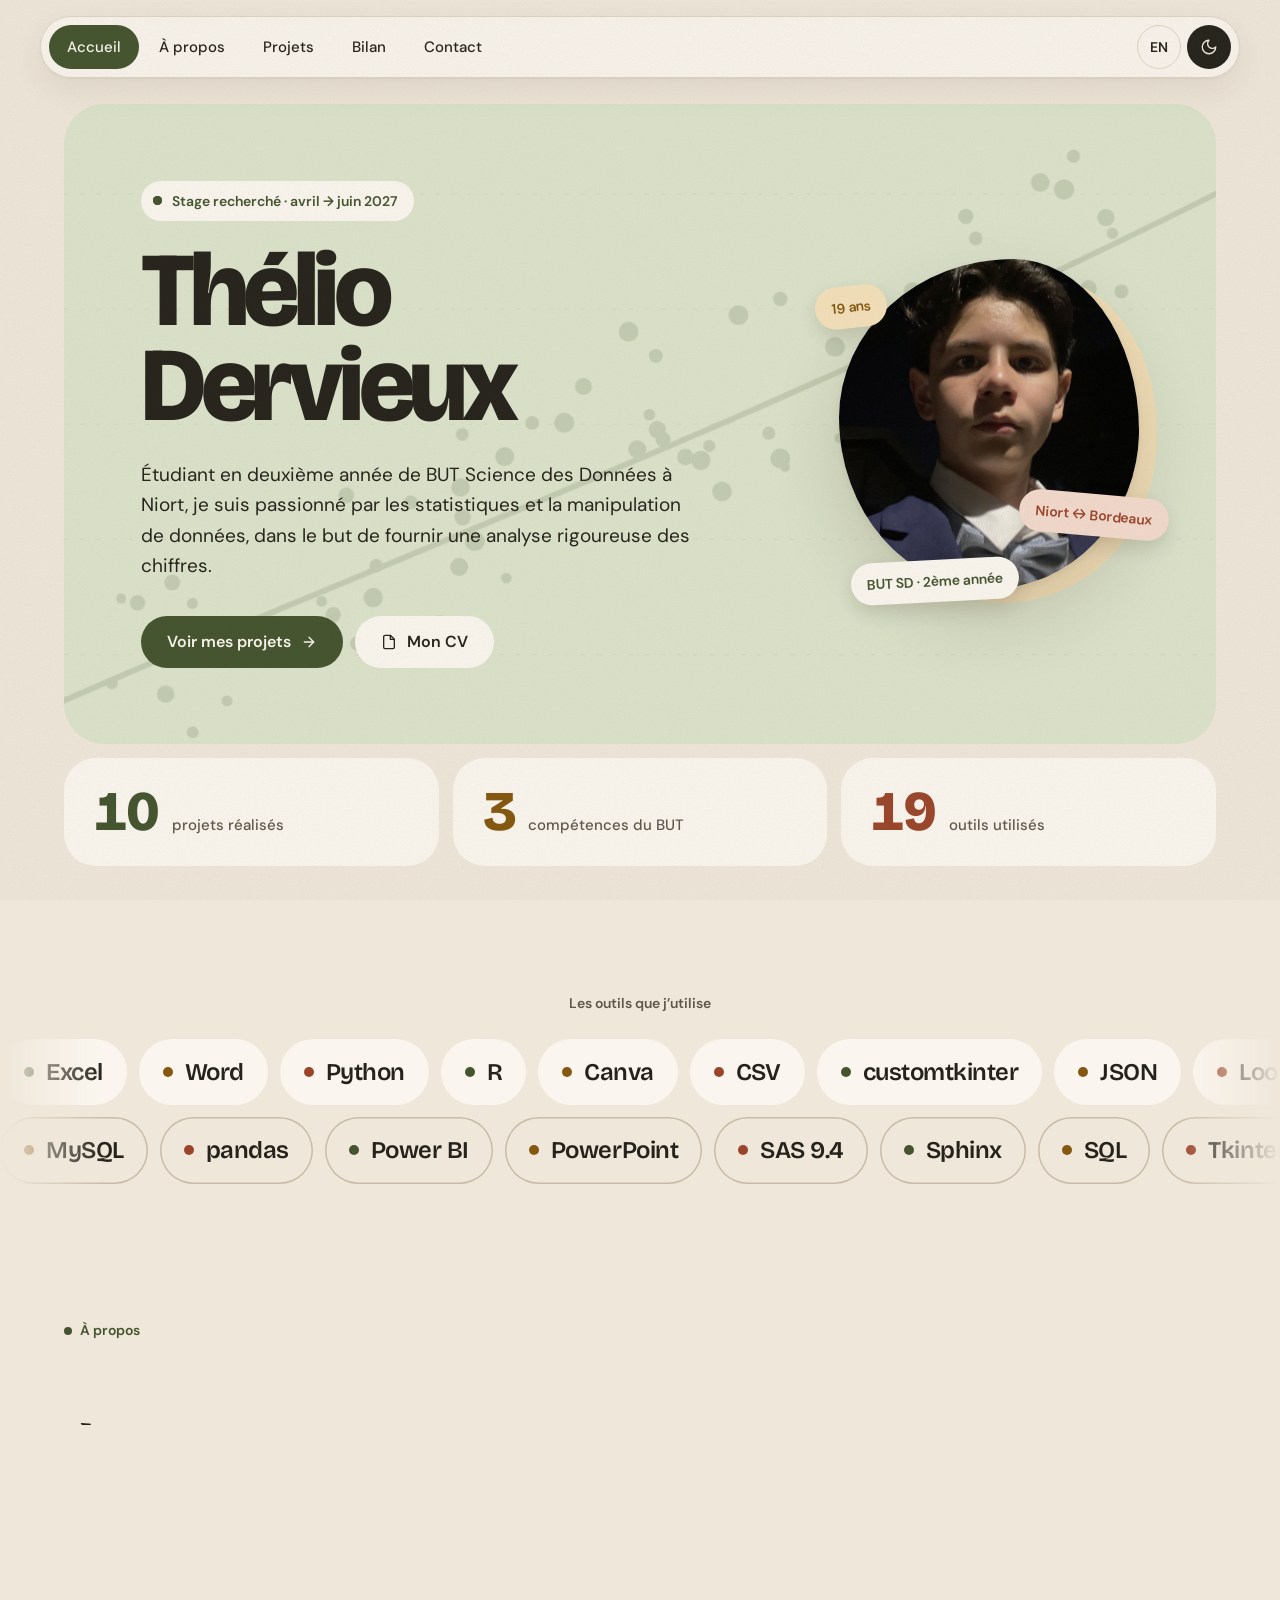
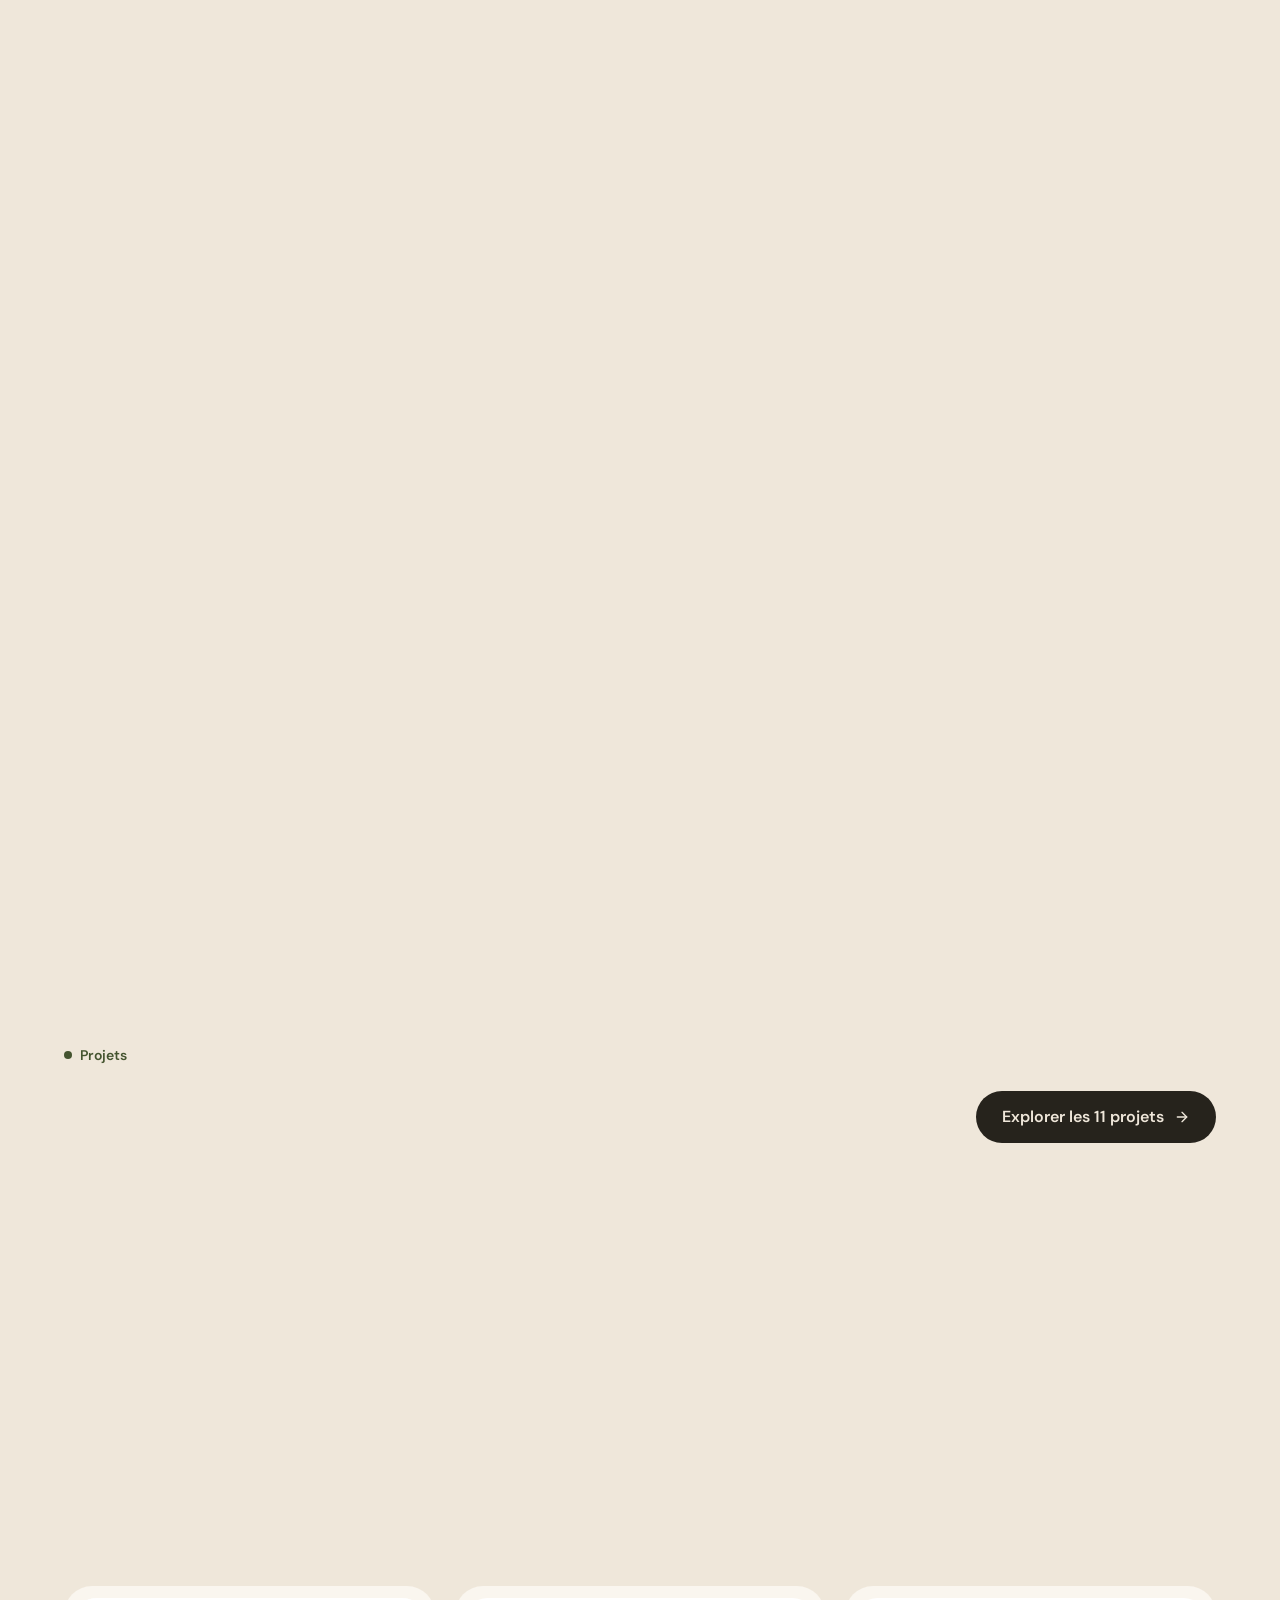
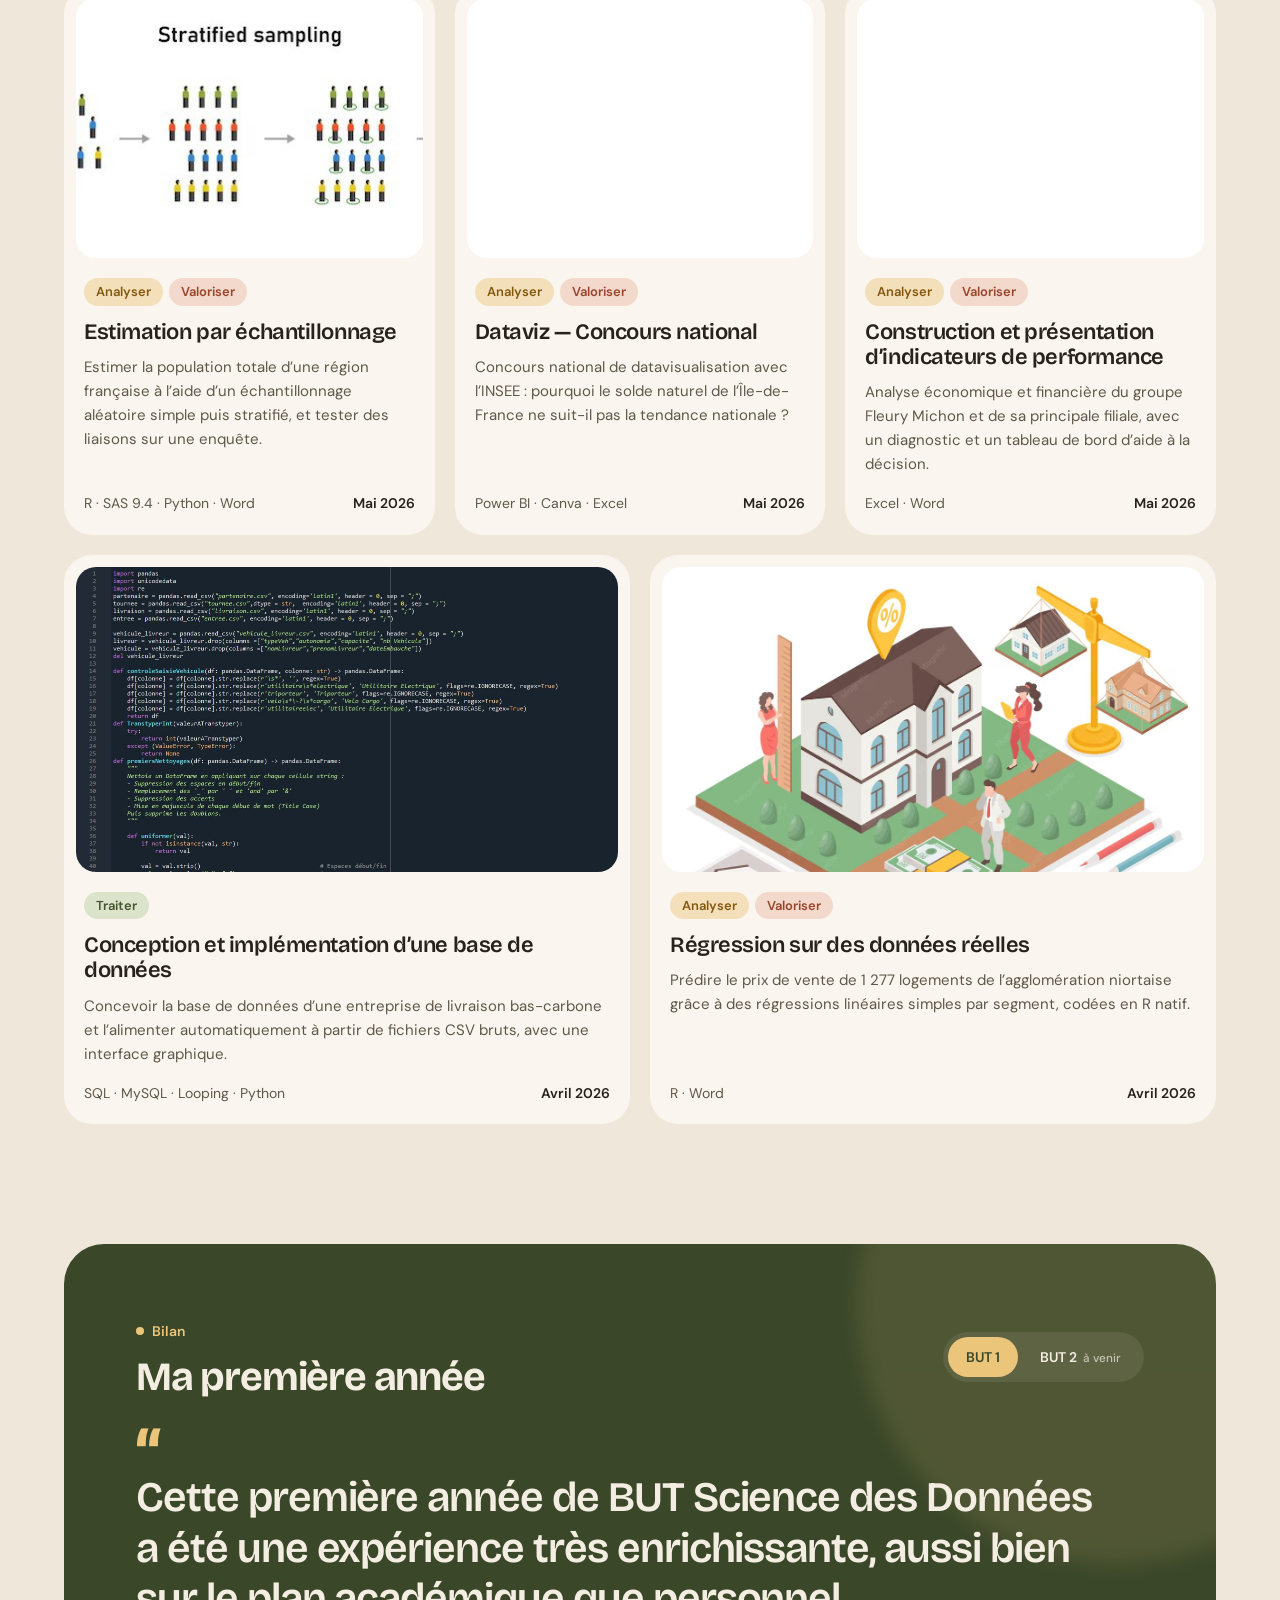
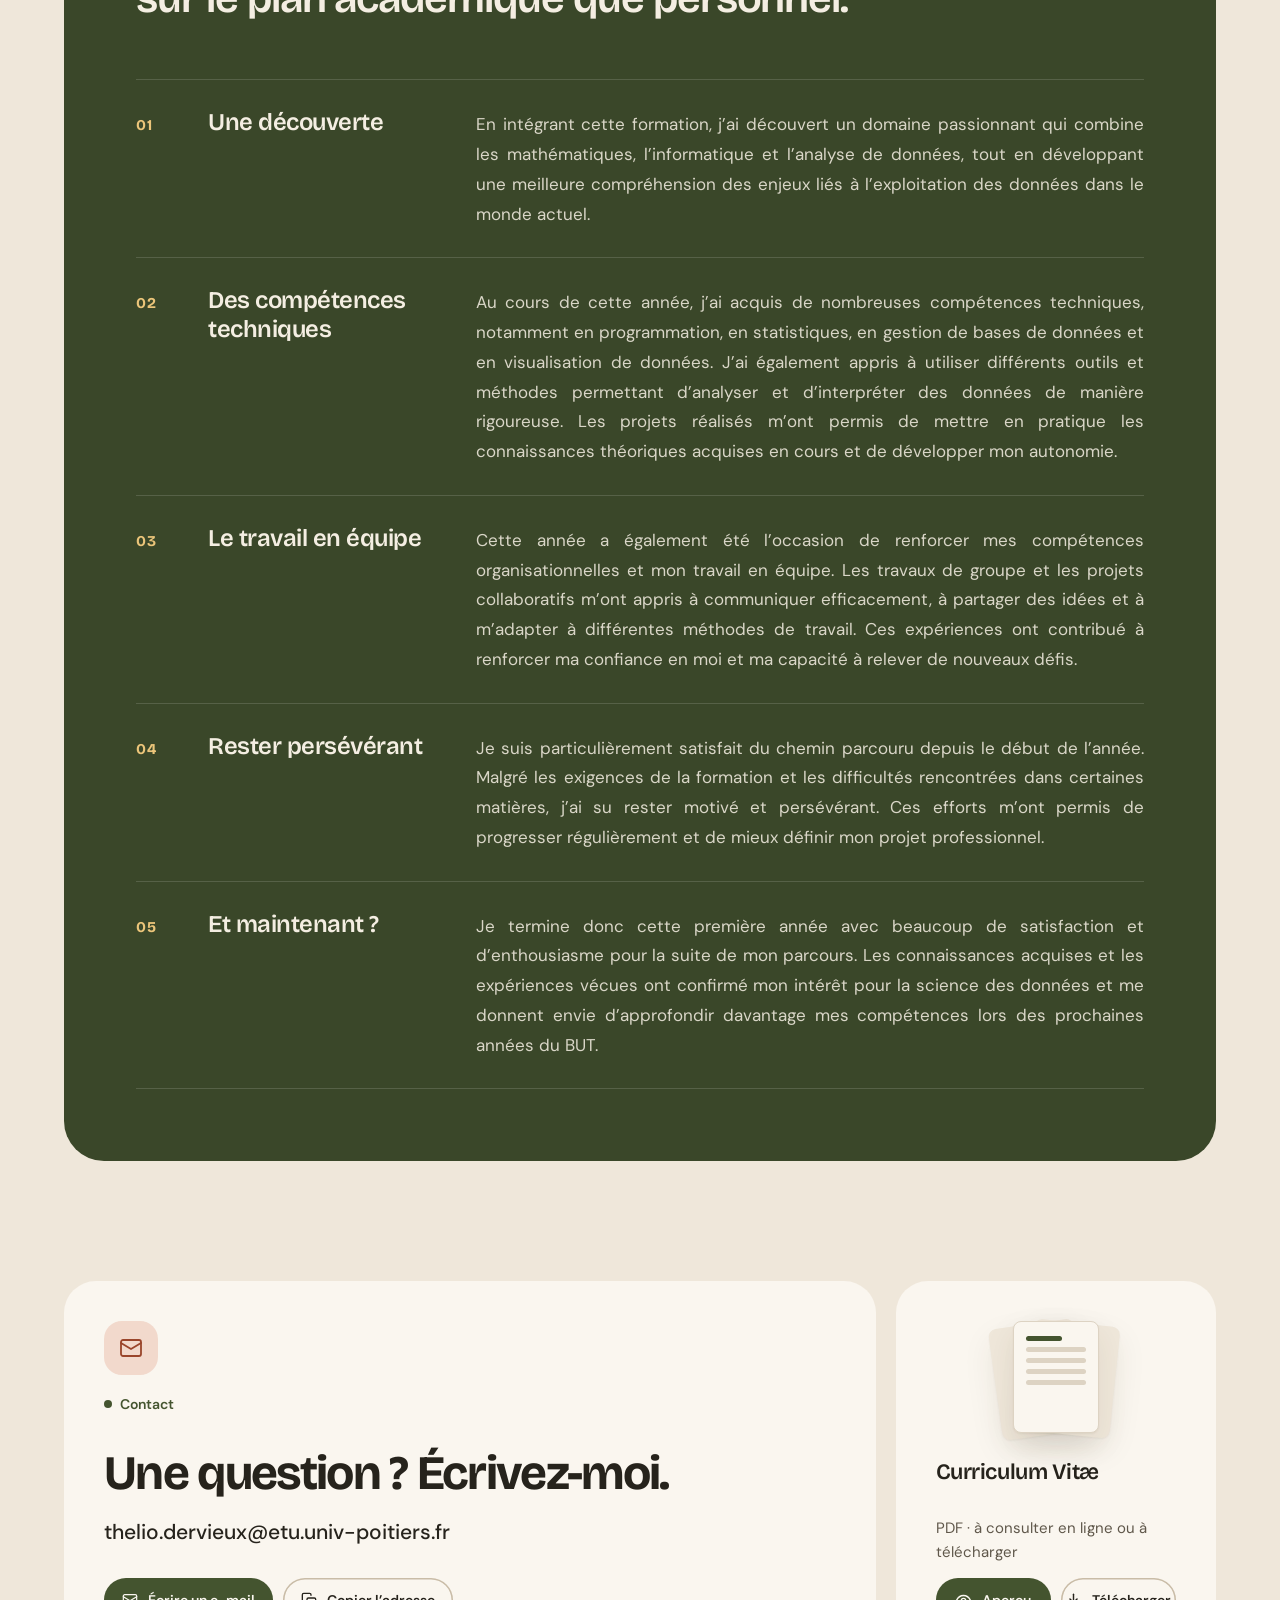
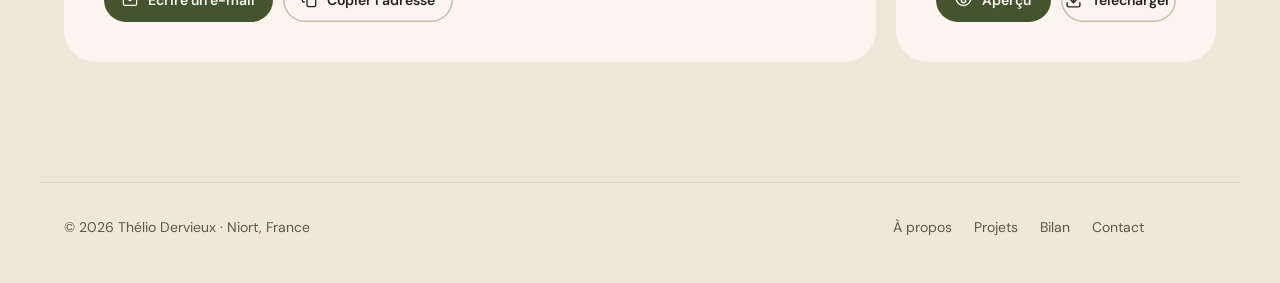
==== commit 99e8892d: "Add files via upload" ====
--- a/index.html
+++ b/index.html
@@ -1,1332 +1,138 @@
-<!DOCTYPE html>
-<html lang="fr" data-theme="dark">
+<!doctype html>
+<html lang="fr" data-theme="light">
 <head>
-  <meta charset="UTF-8">
-  <meta name="viewport" content="width=device-width, initial-scale=1.0">
+  <meta charset="utf-8">
+  <meta name="viewport" content="width=device-width, initial-scale=1">
   <title>Thélio Dervieux — Portfolio</title>
+  <meta name="description" content="Portfolio de Thélio Dervieux, étudiant en BUT Science des Données à l’IUT de Niort : projets, compétences, parcours et bilan.">
+  <meta name="author" content="Thélio Dervieux">
+  <meta name="theme-color" content="#EFE7DA" media="(prefers-color-scheme: light)">
+  <meta name="theme-color" content="#1B1813" media="(prefers-color-scheme: dark)">
+
+  <!-- Aperçu lors d'un partage (Discord, WhatsApp, LinkedIn…) -->
+  <meta property="og:type" content="website">
+  <meta property="og:site_name" content="Thélio Dervieux — Portfolio">
+  <meta property="og:title" content="Thélio Dervieux — Portfolio">
+  <meta property="og:description" content="Étudiant en BUT Science des Données à Niort : mes projets, mes compétences et mon parcours.">
+  <meta property="og:url" content="https://theliodervieux.github.io/">
+  <meta property="og:image" content="https://theliodervieux.github.io/assets/img/og-image.jpg">
+  <meta property="og:image:width" content="1200">
+  <meta property="og:image:height" content="630">
+  <meta property="og:locale" content="fr_FR">
+  <meta name="twitter:card" content="summary_large_image">
+
+  <link rel="icon" href="assets/img/favicon.svg" type="image/svg+xml">
+  <link rel="icon" href="assets/img/favicon-32.png" sizes="32x32" type="image/png">
+  <link rel="apple-touch-icon" href="assets/img/apple-touch-icon.png">
+
   <link rel="preconnect" href="https://fonts.googleapis.com">
   <link rel="preconnect" href="https://fonts.gstatic.com" crossorigin>
-  <link href="https://fonts.googleapis.com/css2?family=Space+Grotesk:wght@300;400;500;600;700&family=Inter:wght@300;400;500;600&family=JetBrains+Mono:wght@400;500&display=swap" rel="stylesheet">
-  <style>
-    /* ============================================================
-       DESIGN TOKENS
-    ============================================================ */
-    :root {
-      --transition: 0.35s cubic-bezier(0.4, 0, 0.2, 1);
-      --radius: 14px;
-    }
+  <link rel="stylesheet" href="https://fonts.googleapis.com/css2?family=Bricolage+Grotesque:opsz,wght@12..96,400;12..96,500;12..96,600;12..96,700;12..96,800&family=DM+Sans:ital,opsz,wght@0,9..40,400;0,9..40,500;0,9..40,600;1,9..40,400&display=swap">
+  <link rel="stylesheet" href="css/style.css">
 
-    [data-theme="dark"] {
-      --bg:            #080D1A;
-      --bg-alt:        #0D1527;
-      --surface:       #131E33;
-      --surface-hover: #192742;
-      --border:        #1E2E4A;
-      --accent:        #4F9CF9;
-      --accent-dim:    rgba(79,156,249,0.12);
-      --accent2:       #5EEAD4;
-      --accent2-dim:   rgba(94,234,212,0.08);
-      --text-1:        #E2E8F0;
-      --text-2:        #8B9CC8;
-      --text-3:        #3D4F6A;
-      --shadow:        0 8px 32px rgba(0,0,0,0.5);
-      --nav-blur:      rgba(8,13,26,0.88);
-      --dot-color:     rgba(79,156,249,0.55);
-      --line-color:    rgba(79,156,249,0.06);
-    }
-
-    [data-theme="light"] {
-      --bg:            #EEF3FF;
-      --bg-alt:        #E3ECFF;
-      --surface:       #FFFFFF;
-      --surface-hover: #F5F8FF;
-      --border:        #C8D6F5;
-      --accent:        #1D6FE8;
-      --accent-dim:    rgba(29,111,232,0.09);
-      --accent2:       #0891B2;
-      --accent2-dim:   rgba(8,145,178,0.07);
-      --text-1:        #0F172A;
-      --text-2:        #3D5070;
-      --text-3:        #94A3B8;
-      --shadow:        0 8px 32px rgba(79,100,156,0.13);
-      --nav-blur:      rgba(238,243,255,0.9);
-      --dot-color:     rgba(29,111,232,0.35);
-      --line-color:    rgba(29,111,232,0.05);
-    }
-
-    /* ============================================================
-       RESET & BASE
-    ============================================================ */
-    *, *::before, *::after { box-sizing: border-box; margin: 0; padding: 0; }
-    html { scroll-behavior: smooth; scroll-padding-top: 72px; }
-    body {
-      font-family: 'Inter', sans-serif;
-      background: var(--bg);
-      color: var(--text-1);
-      line-height: 1.6;
-      transition: background var(--transition), color var(--transition);
-      overflow-x: hidden;
-    }
-    img { display: block; max-width: 100%; }
-    a { color: inherit; text-decoration: none; }
-    button { font-family: inherit; cursor: pointer; border: none; background: none; }
-    ::-webkit-scrollbar { width: 5px; }
-    ::-webkit-scrollbar-track { background: var(--bg); }
-    ::-webkit-scrollbar-thumb { background: var(--border); border-radius: 3px; }
-    ::-webkit-scrollbar-thumb:hover { background: var(--accent); }
-
-    /* ============================================================
-       NAV
-    ============================================================ */
-    nav {
-      position: fixed; inset: 0 0 auto 0; z-index: 200;
-      background: var(--nav-blur);
-      backdrop-filter: blur(16px); -webkit-backdrop-filter: blur(16px);
-      border-bottom: 1px solid var(--border);
-      transition: background var(--transition), border-color var(--transition);
-    }
-    .nav-inner {
-      max-width: 1140px; margin: 0 auto; padding: 0 28px;
-      height: 68px; display: flex; align-items: center;
-      justify-content: space-between; gap: 20px;
-    }
-    .nav-logo { display: flex; align-items: center; flex-shrink: 0; cursor: pointer; }
-    .nav-logo img { height: 36px; width: auto; object-fit: contain; transition: filter var(--transition); }
-    [data-theme="light"] .nav-logo img { filter: brightness(0.75) saturate(1.2); }
-    .nav-tabs { display: flex; gap: 2px; flex: 1; justify-content: center; }
-    .nav-tab {
-      font-size: 0.82rem; font-weight: 500; color: var(--text-2);
-      padding: 7px 14px; border-radius: 9px; transition: all 0.2s; white-space: nowrap;
-    }
-    .nav-tab:hover { color: var(--text-1); background: var(--accent-dim); }
-    .nav-tab.active { color: var(--accent); background: var(--accent-dim); }
-    .nav-back {
-      display: none; align-items: center; gap: 8px;
-      font-size: 0.82rem; font-weight: 500; color: var(--text-2);
-      padding: 7px 14px; border-radius: 9px; transition: all 0.2s; cursor: pointer;
-    }
-    .nav-back:hover { color: var(--accent); background: var(--accent-dim); }
-    .nav-back svg { width: 15px; height: 15px; }
-    .nav-controls { display: flex; align-items: center; gap: 9px; flex-shrink: 0; }
-
-    /* ============================================================
-       TOGGLES
-    ============================================================ */
-    .t-pill {
-      position: relative; display: flex; align-items: center;
-      background: var(--surface); border: 1px solid var(--border);
-      border-radius: 50px; padding: 3px; gap: 1px;
-      cursor: pointer; transition: border-color 0.2s; user-select: none;
-    }
-    .t-pill:hover { border-color: var(--accent); }
-    .t-opt {
-      position: relative; z-index: 1;
-      padding: 5px 12px; border-radius: 50px;
-      font-size: 0.73rem; font-weight: 700;
-      font-family: 'Space Grotesk', sans-serif; letter-spacing: 0.04em;
-      color: var(--text-2); transition: color 0.2s; line-height: 1;
-    }
-    .t-opt.active { color: #fff; }
-    .t-thumb {
-      position: absolute; top: 3px; bottom: 3px; border-radius: 50px;
-      background: var(--accent);
-      transition: left 0.28s cubic-bezier(0.4,0,0.2,1), width 0.28s;
-      z-index: 0; pointer-events: none;
-    }
-
-    /* ============================================================
-       SECTION BASE
-    ============================================================ */
-    .section { padding: 110px 28px; transition: background var(--transition); }
-    .section.alt { background: var(--bg-alt); }
-    .section-inner { max-width: 1140px; margin: 0 auto; }
-    .s-eyebrow {
-      font-family: 'JetBrains Mono', monospace; font-size: 0.72rem;
-      color: var(--accent2); letter-spacing: 0.12em; text-transform: uppercase; margin-bottom: 10px;
-    }
-    .s-title {
-      font-family: 'Space Grotesk', sans-serif;
-      font-size: clamp(1.9rem, 3.5vw, 2.8rem); font-weight: 700;
-      letter-spacing: -0.025em; color: var(--text-1); margin-bottom: 52px; line-height: 1.1;
-    }
-    .s-title em { color: var(--accent); font-style: normal; }
-
-    /* ============================================================
-       HERO
-    ============================================================ */
-    #accueil { position: relative; min-height: 100vh; display: flex; align-items: center; overflow: hidden; }
-    #hero-canvas { position: absolute; inset: 0; width: 100%; height: 100%; pointer-events: none; }
-    .hero-inner {
-      position: relative; z-index: 1; max-width: 1140px; margin: 0 auto;
-      padding: 100px 28px 80px; display: flex; align-items: center; gap: 72px;
-    }
-    .hero-photo-wrap { flex-shrink: 0; animation: fadeUp 0.7s 0.05s ease both; }
-    .photo-ring { position: relative; width: 210px; height: 210px; }
-    .photo-ring::before {
-      content: ''; position: absolute; inset: -4px; border-radius: 50%;
-      background: conic-gradient(var(--accent), var(--accent2), var(--accent));
-      animation: spin 8s linear infinite; opacity: 0.6;
-    }
-    .photo-ring::after { content: ''; position: absolute; inset: -1px; border-radius: 50%; background: var(--bg); }
-    @keyframes spin { to { transform: rotate(360deg); } }
-    .hero-photo {
-      position: relative; z-index: 1; width: 210px; height: 210px;
-      border-radius: 50%; object-fit: cover; object-position: center 15%;
-      border: 3px solid var(--bg); box-shadow: var(--shadow);
-    }
-    .hero-text { flex: 1; }
-    .hero-eyebrow {
-      font-family: 'JetBrains Mono', monospace; font-size: 0.78rem;
-      color: var(--accent2); letter-spacing: 0.1em; text-transform: uppercase;
-      margin-bottom: 14px; animation: fadeUp 0.6s 0.12s ease both;
-    }
-    .hero-name {
-      font-family: 'Space Grotesk', sans-serif;
-      font-size: clamp(2.4rem, 5.5vw, 4.2rem); font-weight: 700;
-      line-height: 1.0; letter-spacing: -0.035em; color: var(--text-1);
-      margin-bottom: 14px; animation: fadeUp 0.6s 0.2s ease both;
-    }
-    .hero-name em { color: var(--accent); font-style: normal; }
-    .hero-role {
-      font-family: 'Space Grotesk', sans-serif; font-size: 1.05rem;
-      font-weight: 500; color: var(--text-2); margin-bottom: 6px;
-      animation: fadeUp 0.6s 0.27s ease both;
-    }
-    .hero-loc {
-      font-family: 'JetBrains Mono', monospace; font-size: 0.75rem; color: var(--text-3);
-      margin-bottom: 28px; display: flex; align-items: center; gap: 7px;
-      animation: fadeUp 0.6s 0.32s ease both;
-    }
-    .hero-loc svg { flex-shrink: 0; }
-    .hero-desc {
-      font-size: 0.97rem; color: var(--text-2); max-width: 500px;
-      line-height: 1.8; animation: fadeUp 0.6s 0.38s ease both;
-    }
-    @keyframes fadeUp {
-      from { opacity: 0; transform: translateY(20px); }
-      to   { opacity: 1; transform: translateY(0); }
-    }
-
-    /* ============================================================
-       PROJECTS — HOME SECTION (6 featured)
-    ============================================================ */
-    .projects-home-grid {
-      display: grid;
-      grid-template-columns: repeat(3, 1fr);
-      gap: 22px;
-      margin-bottom: 40px;
-    }
-    .see-all-wrap { display: flex; justify-content: center; }
-    .btn-see-all {
-      display: inline-flex; align-items: center; gap: 10px;
-      padding: 12px 30px; border-radius: 10px;
-      border: 1px solid var(--accent); color: var(--accent);
-      font-size: 0.88rem; font-weight: 600;
-      background: var(--accent-dim);
-      transition: all 0.22s; cursor: pointer;
-      font-family: 'Space Grotesk', sans-serif;
-    }
-    .btn-see-all:hover { background: var(--accent); color: #fff; }
-    .btn-see-all svg { width: 16px; height: 16px; transition: transform 0.2s; }
-    .btn-see-all:hover svg { transform: translateX(3px); }
-
-    /* Project card (shared) */
-    .p-card {
-      background: var(--surface); border: 1px solid var(--border);
-      border-radius: var(--radius); overflow: hidden;
-      display: flex; flex-direction: column;
-      transition: transform 0.22s ease, border-color 0.22s, box-shadow 0.22s;
-      cursor: pointer;
-    }
-    .p-card:hover {
-      transform: translateY(-5px); border-color: var(--accent);
-      box-shadow: 0 16px 48px rgba(79,156,249,0.13);
-    }
-    .p-card.hidden { display: none; }
-    .p-thumb {
-      width: 100%; height: 185px; background: var(--bg); overflow: hidden;
-    }
-    .p-thumb img { width: 100%; height: 100%; object-fit: cover; transition: transform 0.4s ease; }
-    .p-card:hover .p-thumb img { transform: scale(1.04); }
-    .p-thumb-placeholder {
-      width: 100%; height: 100%; display: flex; align-items: center;
-      justify-content: center; flex-direction: column; gap: 8px;
-      color: var(--text-3); font-family: 'JetBrains Mono', monospace; font-size: 0.68rem;
-    }
-    .p-thumb-placeholder svg { width: 28px; height: 28px; opacity: 0.3; }
-    .p-body { padding: 18px 20px 20px; display: flex; flex-direction: column; flex: 1; gap: 9px; }
-    .p-date { font-family: 'JetBrains Mono', monospace; font-size: 0.68rem; color: var(--text-3); }
-    .p-title { font-family: 'Space Grotesk', sans-serif; font-size: 1rem; font-weight: 600; color: var(--text-1); line-height: 1.25; }
-    .p-desc { font-size: 0.83rem; color: var(--text-2); line-height: 1.65; flex: 1;
-      display: -webkit-box; -webkit-line-clamp: 3; -webkit-box-orient: vertical; overflow: hidden; }
-    .p-tags { display: flex; flex-wrap: wrap; gap: 5px; margin-top: 2px; }
-    .p-tag {
-      font-family: 'JetBrains Mono', monospace; font-size: 0.66rem;
-      padding: 3px 10px; border-radius: 50px;
-      background: var(--accent-dim); color: var(--accent); border: 1px solid rgba(79,156,249,0.18);
-    }
-
-    /* ============================================================
-       ALL PROJECTS PAGE (hidden view)
-    ============================================================ */
-    #all-projects-page {
-      display: none; min-height: 100vh;
-      padding: 100px 28px 80px;
-      transition: background var(--transition);
-    }
-    .all-proj-inner { max-width: 1140px; margin: 0 auto; }
-    .all-proj-header { margin-bottom: 40px; }
-    .all-proj-header .s-title { margin-bottom: 28px; }
-
-    /* Filter bar */
-    .filter-bar { display: flex; gap: 12px; align-items: center; flex-wrap: wrap; margin-bottom: 36px; }
-    .search-wrap { position: relative; flex: 1; min-width: 180px; max-width: 300px; }
-    .search-wrap svg {
-      position: absolute; left: 13px; top: 50%; transform: translateY(-50%);
-      width: 15px; height: 15px; color: var(--text-3); pointer-events: none;
-    }
-    .search-wrap input {
-      width: 100%; background: var(--surface); border: 1px solid var(--border);
-      border-radius: 10px; padding: 10px 14px 10px 38px;
-      font-family: 'Inter', sans-serif; font-size: 0.83rem; color: var(--text-1);
-      outline: none; transition: all 0.2s;
-    }
-    .search-wrap input::placeholder { color: var(--text-3); }
-    .search-wrap input:focus { border-color: var(--accent); box-shadow: 0 0 0 3px var(--accent-dim); }
-    .tag-filters { display: flex; gap: 7px; flex-wrap: wrap; }
-    .f-tag {
-      font-family: 'JetBrains Mono', monospace; font-size: 0.72rem;
-      padding: 6px 14px; border-radius: 50px; border: 1px solid var(--border);
-      background: var(--surface); color: var(--text-2); cursor: pointer; transition: all 0.18s;
-    }
-    .f-tag:hover, .f-tag.on { border-color: var(--accent); color: var(--accent); background: var(--accent-dim); }
-    .proj-count { font-family: 'JetBrains Mono', monospace; font-size: 0.72rem; color: var(--text-3); margin-bottom: 22px; }
-    .all-projects-grid {
-      display: grid; grid-template-columns: repeat(3, 1fr); gap: 22px;
-    }
-    .no-results {
-      display: none; grid-column: 1/-1; text-align: center; padding: 60px 20px;
-      color: var(--text-3); font-family: 'JetBrains Mono', monospace; font-size: 0.8rem;
-    }
-
-    /* ============================================================
-       PROJECT DETAIL PAGE (hidden view)
-    ============================================================ */
-    #project-detail-page { display: none; min-height: 100vh; }
-
-    .detail-hero {
-      width: 100%; height: 420px; overflow: hidden;
-      position: relative; background: var(--bg-alt);
-      margin-top: 68px;
-    }
-    .detail-hero img {
-      width: 100%; height: 100%; object-fit: cover;
-      filter: brightness(0.75);
-    }
-    .detail-hero-placeholder {
-      width: 100%; height: 100%; display: flex; align-items: center;
-      justify-content: center; background: var(--bg-alt);
-    }
-    .detail-hero-placeholder svg { width: 60px; height: 60px; opacity: 0.12; color: var(--accent); }
-
-    .detail-body {
-      max-width: 1140px; margin: 0 auto; padding: 52px 28px 100px;
-      display: grid; grid-template-columns: 1fr 340px; gap: 52px; align-items: start;
-    }
-
-    .detail-main {}
-    .detail-date {
-      font-family: 'JetBrains Mono', monospace; font-size: 0.72rem;
-      color: var(--text-3); margin-bottom: 12px;
-      display: flex; align-items: center; gap: 7px;
-    }
-    .detail-date svg { width: 13px; height: 13px; }
-    .detail-title {
-      font-family: 'Space Grotesk', sans-serif; font-size: clamp(1.7rem, 3vw, 2.4rem);
-      font-weight: 700; letter-spacing: -0.025em; color: var(--text-1);
-      line-height: 1.15; margin-bottom: 16px;
-    }
-    .detail-tags { display: flex; flex-wrap: wrap; gap: 6px; margin-bottom: 36px; }
-    .detail-tag {
-      font-family: 'JetBrains Mono', monospace; font-size: 0.72rem;
-      padding: 5px 14px; border-radius: 50px;
-      background: var(--accent-dim); color: var(--accent); border: 1px solid rgba(79,156,249,0.2);
-    }
-
-    /* Description (basic markdown rendering) */
-    .detail-desc { font-size: 0.95rem; color: var(--text-2); line-height: 1.85; }
-    .detail-desc h2 {
-      font-family: 'Space Grotesk', sans-serif; font-size: 1.2rem; font-weight: 600;
-      color: var(--text-1); margin: 32px 0 12px; letter-spacing: -0.01em;
-    }
-    .detail-desc h3 {
-      font-family: 'Space Grotesk', sans-serif; font-size: 1rem; font-weight: 600;
-      color: var(--text-1); margin: 24px 0 8px;
-    }
-    .detail-desc p { margin-bottom: 14px; }
-    .detail-desc strong { color: var(--text-1); font-weight: 600; }
-    .detail-desc ul { padding-left: 20px; margin-bottom: 14px; }
-    .detail-desc li { margin-bottom: 6px; }
-
-    /* Extra images */
-    .detail-images { margin-top: 40px; display: flex; flex-direction: column; gap: 16px; }
-    .detail-img-item {
-      border-radius: 10px; overflow: hidden; border: 1px solid var(--border);
-    }
-    .detail-img-item img { width: 100%; height: auto; }
-    .detail-img-caption {
-      padding: 10px 14px; font-size: 0.78rem; color: var(--text-3);
-      font-family: 'JetBrains Mono', monospace; background: var(--surface);
-    }
-
-    /* Sidebar */
-    .detail-sidebar { position: sticky; top: 90px; display: flex; flex-direction: column; gap: 18px; }
-    .sidebar-box {
-      background: var(--surface); border: 1px solid var(--border);
-      border-radius: var(--radius); padding: 24px;
-    }
-    .sidebar-box-title {
-      display: flex; align-items: center; gap: 9px; margin-bottom: 18px;
-      font-family: 'Space Grotesk', sans-serif; font-weight: 600; font-size: 0.95rem; color: var(--text-1);
-    }
-    .sidebar-box-title svg { width: 16px; height: 16px; color: var(--accent); }
-    .sidebar-box-sub { font-size: 0.78rem; color: var(--text-3); margin-bottom: 16px; }
-
-    .file-item {
-      display: flex; align-items: center; justify-content: space-between;
-      padding: 10px 0; border-bottom: 1px solid var(--border); gap: 10px;
-    }
-    .file-item:last-child { border-bottom: none; padding-bottom: 0; }
-    .file-info { display: flex; align-items: center; gap: 10px; flex: 1; min-width: 0; }
-    .file-icon { font-size: 1.1rem; flex-shrink: 0; }
-    .file-name { font-size: 0.83rem; color: var(--text-1); font-weight: 500; white-space: nowrap; overflow: hidden; text-overflow: ellipsis; }
-    .file-badge {
-      font-family: 'JetBrains Mono', monospace; font-size: 0.6rem; font-weight: 700;
-      padding: 2px 7px; border-radius: 4px; letter-spacing: 0.04em; flex-shrink: 0;
-    }
-    .badge-pdf  { background: rgba(239,68,68,0.12); color: #F87171; border: 1px solid rgba(239,68,68,0.2); }
-    .badge-py   { background: rgba(79,156,249,0.12); color: #4F9CF9; border: 1px solid rgba(79,156,249,0.2); }
-    .badge-r    { background: rgba(36,170,220,0.12); color: #24AADC; border: 1px solid rgba(36,170,220,0.2); }
-    .badge-csv  { background: rgba(52,211,153,0.10); color: #6EE7B7; border: 1px solid rgba(52,211,153,0.2); }
-    .badge-pbi  { background: rgba(249,194,79,0.12); color: #F9C24F; border: 1px solid rgba(249,194,79,0.2); }
-    .badge-xlsx { background: rgba(52,211,153,0.12); color: #34D399; border: 1px solid rgba(52,211,153,0.2); }
-    .badge-word { background: rgba(99,102,241,0.12); color: #818CF8; border: 1px solid rgba(99,102,241,0.2); }
-    .badge-zip  { background: rgba(249,115,22,0.12); color: #FB923C; border: 1px solid rgba(249,115,22,0.2); }
-    .badge-link { background: rgba(94,234,212,0.12); color: #5EEAD4; border: 1px solid rgba(94,234,212,0.2); }
-    .badge-default { background: var(--accent-dim); color: var(--accent); border: 1px solid rgba(79,156,249,0.2); }
-
-    .file-dl {
-      flex-shrink: 0; display: flex; align-items: center; justify-content: center;
-      width: 30px; height: 30px; border-radius: 7px;
-      border: 1px solid var(--border); color: var(--text-2);
-      transition: all 0.18s; text-decoration: none;
-    }
-    .file-dl:hover { border-color: var(--accent); color: var(--accent); background: var(--accent-dim); }
-    .file-dl svg { width: 14px; height: 14px; }
-
-    .sidebar-contact-btn {
-      display: flex; align-items: center; justify-content: center; gap: 8px;
-      width: 100%; padding: 11px; border-radius: 9px;
-      background: var(--accent); color: #fff; font-size: 0.85rem; font-weight: 600;
-      text-decoration: none; transition: opacity 0.2s; cursor: pointer; border: none;
-      font-family: 'Inter', sans-serif;
-    }
-    .sidebar-contact-btn:hover { opacity: 0.85; }
-
-    /* ============================================================
-       À PROPOS
-    ============================================================ */
-    .about-grid { display: grid; grid-template-columns: 1fr 1fr; gap: 60px; align-items: start; }
-    .about-desc { font-size: 0.95rem; color: var(--text-2); line-height: 1.85; }
-    .about-desc p + p { margin-top: 18px; }
-    .about-placeholder {
-      font-style: italic; color: var(--text-3); border: 1px dashed var(--border);
-      border-radius: 9px; padding: 16px 18px; font-size: 0.82rem; margin-top: 18px;
-      font-family: 'JetBrains Mono', monospace;
-    }
-    .timeline-head {
-      font-family: 'JetBrains Mono', monospace; font-size: 0.7rem;
-      color: var(--accent2); letter-spacing: 0.1em; text-transform: uppercase; margin-bottom: 28px;
-    }
-    .timeline { position: relative; padding-left: 26px; }
-    .timeline::before {
-      content: ''; position: absolute; left: 0; top: 8px; bottom: 8px;
-      width: 2px; background: linear-gradient(to bottom, var(--accent), var(--accent2)); border-radius: 2px;
-    }
-    .tl-item { position: relative; margin-bottom: 34px; }
-    .tl-item:last-child { margin-bottom: 0; }
-    .tl-item::before {
-      content: ''; position: absolute; left: -30px; top: 7px;
-      width: 10px; height: 10px; border-radius: 50%;
-      background: var(--accent); border: 2px solid var(--bg-alt);
-      box-shadow: 0 0 0 2px var(--accent);
-    }
-    .tl-year { font-family: 'JetBrains Mono', monospace; font-size: 0.69rem; color: var(--accent2); letter-spacing: 0.06em; margin-bottom: 4px; }
-    .tl-title { font-family: 'Space Grotesk', sans-serif; font-size: 0.95rem; font-weight: 600; color: var(--text-1); margin-bottom: 3px; }
-    .tl-sub { font-size: 0.81rem; color: var(--text-2); }
-
-    /* ============================================================
-       BILAN
-    ============================================================ */
-    .bilan-placeholder {
-      background: var(--surface); border: 1px dashed var(--border); border-radius: var(--radius);
-      padding: 56px; text-align: center; color: var(--text-3);
-      font-family: 'JetBrains Mono', monospace; font-size: 0.8rem; line-height: 2;
-    }
-    .bilan-text {
-      background: var(--surface); border: 1px solid var(--border); border-radius: var(--radius);
-      padding: 44px 52px; font-size: 0.97rem; color: var(--text-2); line-height: 1.95;
-    }
-    .bilan-text p + p { margin-top: 20px; }
-    @media (max-width: 640px) { .bilan-text { padding: 28px 24px; } }
-
-    /* ============================================================
-       CONTACT
-    ============================================================ */
-    .contact-grid { display: grid; grid-template-columns: repeat(auto-fit, minmax(260px, 1fr)); gap: 18px; margin-bottom: 24px; }
-    .c-card {
-      background: var(--surface); border: 1px solid var(--border); border-radius: var(--radius);
-      padding: 28px 26px; display: flex; flex-direction: column; gap: 9px; transition: all 0.22s;
-    }
-    .c-card:hover { border-color: var(--accent); transform: translateY(-3px); box-shadow: var(--shadow); }
-    .c-icon { font-size: 1.75rem; margin-bottom: 2px; }
-    .c-label { font-family: 'JetBrains Mono', monospace; font-size: 0.68rem; color: var(--accent2); letter-spacing: 0.1em; text-transform: uppercase; }
-    .c-value { font-size: 0.88rem; font-weight: 500; color: var(--text-1); word-break: break-all; }
-    .cv-row {
-      background: var(--surface); border: 1px solid var(--border); border-radius: var(--radius);
-      padding: 28px 30px; display: flex; align-items: center; justify-content: space-between; gap: 24px; margin-top: 6px;
-    }
-    .cv-info h3 { font-family: 'Space Grotesk', sans-serif; font-size: 1rem; font-weight: 600; color: var(--text-1); margin-bottom: 5px; }
-    .cv-info p { font-size: 0.83rem; color: var(--text-2); }
-    .cv-btn-na {
-      flex-shrink: 0; display: inline-flex; align-items: center; gap: 8px;
-      padding: 10px 22px; border-radius: 9px; border: 1px solid var(--border);
-      background: var(--bg); color: var(--text-3); font-size: 0.82rem; font-weight: 500;
-      cursor: not-allowed; white-space: nowrap;
-    }
-
-    /* ============================================================
-       FOOTER
-    ============================================================ */
-    footer {
-      border-top: 1px solid var(--border); padding: 28px;
-      text-align: center; font-family: 'JetBrains Mono', monospace;
-      font-size: 0.7rem; color: var(--text-3); transition: border-color var(--transition);
-    }
-
-    /* ============================================================
-       RESPONSIVE
-    ============================================================ */
-    @media (max-width: 900px) {
-      .projects-home-grid { grid-template-columns: repeat(2, 1fr); }
-      .all-projects-grid  { grid-template-columns: repeat(2, 1fr); }
-      .detail-body        { grid-template-columns: 1fr; }
-      .detail-sidebar     { position: static; }
-      .detail-hero        { height: 260px; }
-    }
-    @media (max-width: 640px) {
-      .hero-inner { flex-direction: column; text-align: center; gap: 36px; padding: 100px 20px 60px; }
-      .hero-loc   { justify-content: center; }
-      .hero-desc  { max-width: 100%; }
-      .nav-tabs   { display: none; }
-      .section    { padding: 72px 20px; }
-      .projects-home-grid { grid-template-columns: 1fr; }
-      .all-projects-grid  { grid-template-columns: 1fr; }
-      .about-grid { grid-template-columns: 1fr; gap: 40px; }
-      .cv-row     { flex-direction: column; align-items: flex-start; }
-    }
-    @media (prefers-reduced-motion: reduce) {
-      .photo-ring::before { animation: none; }
-      * { transition-duration: 0.01ms !important; animation-duration: 0.01ms !important; }
-    }
-  </style>
+  <!-- Applique le thème et la langue avant l'affichage pour éviter un flash -->
+  <script>
+    (function () {
+      var d = document.documentElement, t = null, l = null;
+      try { t = localStorage.getItem('theme'); l = localStorage.getItem('lang'); } catch (e) {}
+      if (!t) t = window.matchMedia && matchMedia('(prefers-color-scheme: dark)').matches ? 'dark' : 'light';
+      d.setAttribute('data-theme', t);
+      if (l === 'en' || l === 'fr') d.lang = l;
+      d.classList.add('js');
+    })();
+  </script>
 </head>
 <body>
+  <a class="skip-link" href="#main" data-i18n="skip">Aller au contenu</a>
 
-  <!-- NAV -->
-  <nav id="main-nav">
-    <div class="nav-inner">
-      <div class="nav-logo" onclick="goHome()">
-        <img src="assets/logoPortfolio.png" alt="TD Logo">
-      </div>
-
-      <!-- Home tabs (shown on main view) -->
-      <div class="nav-tabs" id="nav-tabs">
-        <button class="nav-tab active" data-section="accueil"  onclick="navTo('accueil')" ><span data-fr="Accueil"   data-en="Home"       >Accueil</span></button>
-        <button class="nav-tab"        data-section="projets"  onclick="navTo('projets')" ><span data-fr="Projets"   data-en="Projects"   >Projets</span></button>
-        <button class="nav-tab"        data-section="apropos"  onclick="navTo('apropos')" ><span data-fr="À propos"  data-en="About"      >À propos</span></button>
-        <button class="nav-tab"        data-section="bilan"    onclick="navTo('bilan')"   ><span data-fr="Bilan"     data-en="Year Review">Bilan</span></button>
-        <button class="nav-tab"        data-section="contact"  onclick="navTo('contact')" ><span data-fr="Contact"   data-en="Contact"    >Contact</span></button>
-      </div>
-
-      <!-- Back button (shown on sub-views) -->
-      <button class="nav-back" id="nav-back" onclick="goHome()">
-        <svg xmlns="http://www.w3.org/2000/svg" viewBox="0 0 24 24" fill="none" stroke="currentColor" stroke-width="2" stroke-linecap="round" stroke-linejoin="round"><path d="m15 18-6-6 6-6"/></svg>
-        <span data-fr="Retour" data-en="Back">Retour</span>
-      </button>
-
-      <div class="nav-controls">
-        <div class="t-pill" onclick="toggleLang()">
-          <div class="t-thumb" id="lang-thumb"></div>
-          <span class="t-opt active" id="opt-fr">FR</span>
-          <span class="t-opt"        id="opt-en">EN</span>
-        </div>
-        <div class="t-pill" onclick="toggleTheme()">
-          <div class="t-thumb" id="theme-thumb"></div>
-          <span class="t-opt active" id="opt-dark">🌙</span>
-          <span class="t-opt"        id="opt-light">☀️</span>
-        </div>
-      </div>
-    </div>
-  </nav>
-
-  <!-- ============================================================
-       MAIN HOME CONTENT
-  ============================================================ -->
-  <div id="main-content">
-
-    <!-- ACCUEIL -->
-    <section id="accueil">
-      <canvas id="hero-canvas"></canvas>
-      <div class="hero-inner">
-        <div class="hero-photo-wrap">
-          <div class="photo-ring">
-            <img class="hero-photo" src="assets/PhotoProfil.JPG" alt="Thélio Dervieux" onerror="this.style.display='none'">
-          </div>
-        </div>
-        <div class="hero-text">
-          <div class="hero-eyebrow" data-fr="// étudiant · science des données" data-en="// student · data science">// étudiant · science des données</div>
-          <h1 class="hero-name">Thélio<br><em>Dervieux</em></h1>
-          <div class="hero-role" data-fr="BUT Science des Données — 1ère année" data-en="Bachelor of Technology in Data Science — 1st year">BUT Science des Données — 1ère année</div>
-          <div class="hero-loc">
-            <svg xmlns="http://www.w3.org/2000/svg" width="13" height="13" viewBox="0 0 24 24" fill="none" stroke="currentColor" stroke-width="2" stroke-linecap="round" stroke-linejoin="round"><path d="M20 10c0 6-8 12-8 12s-8-6-8-12a8 8 0 0 1 16 0Z"/><circle cx="12" cy="10" r="3"/></svg>
-            <span data-fr="Niort / Bordeaux, France" data-en="Niort / Bordeaux, France">Niort / Bordeaux, France</span>
-            <span style="color:var(--border)">·</span>
-            <span data-fr="18 ans" data-en="18 years old">18 ans</span>
-          </div>
-          <p class="hero-desc" data-fr="Étudiant de première année de BUT Science des Données à Niort, je suis passionné par les statistiques et la manipulation de données dans le but de fournir une analyse rigoureuse des chiffres." data-en="First-year student in a Bachelor of Technology in Data Science in Niort, I am passionate about statistics and data manipulation with the goal of providing rigorous numerical analysis.">
-            Étudiant de première année de BUT Science des Données à Niort, je suis passionné par les statistiques et la manipulation de données dans le but de fournir une analyse rigoureuse des chiffres.
-          </p>
-        </div>
-      </div>
-    </section>
-
-    <!-- PROJETS (home — 6 featured) -->
-    <section id="projets" class="section alt">
-      <div class="section-inner">
-        <div class="s-eyebrow" data-fr="// mes réalisations" data-en="// my work">// mes réalisations</div>
-        <h2 class="s-title" data-fr="Mes <em>Projets</em>" data-en="My <em>Projects</em>">Mes <em>Projets</em></h2>
-        <div class="projects-home-grid" id="projects-home-grid"></div>
-        <div class="see-all-wrap">
-          <button class="btn-see-all" onclick="showAllProjects()">
-            <span data-fr="Voir tous les projets" data-en="View all projects">Voir tous les projets</span>
-            <svg xmlns="http://www.w3.org/2000/svg" viewBox="0 0 24 24" fill="none" stroke="currentColor" stroke-width="2.5" stroke-linecap="round" stroke-linejoin="round"><path d="M5 12h14"/><path d="m12 5 7 7-7 7"/></svg>
-          </button>
-        </div>
-      </div>
-    </section>
-
-    <!-- À PROPOS -->
-    <section id="apropos" class="section">
-      <div class="section-inner">
-        <div class="s-eyebrow" data-fr="// qui suis-je ?" data-en="// who am I?">// qui suis-je ?</div>
-        <h2 class="s-title" data-fr="À <em>propos</em> de moi" data-en="<em>About</em> me">À <em>propos</em> de moi</h2>
-        <div class="about-grid">
-          <div>
-            <div class="about-desc">
-              <p data-fr="Passionné par les mathématiques et les sciences depuis toujours, j'ai naturellement orienté mon parcours vers l'analyse de données. Ce qui me fascine dans la data science, c'est cette capacité à transformer des chiffres bruts en insights pertinents — à faire parler les données là où d'autres ne voient que du bruit." data-en="Passionate about mathematics and sciences from a young age, I naturally oriented my path towards data analysis. What fascinates me in data science is this ability to transform raw numbers into relevant insights — to make data speak where others see only noise.">Passionné par les mathématiques et les sciences depuis toujours, j'ai naturellement orienté mon parcours vers l'analyse de données. Ce qui me fascine dans la data science, c'est cette capacité à transformer des chiffres bruts en insights pertinents — à faire parler les données là où d'autres ne voient que du bruit.</p>
-              <p data-fr="En dehors des études, le sport occupe une place centrale dans ma vie — aussi bien en le pratiquant qu'en suivant les compétitions avec passion. Cette discipline sportive nourrit ma rigueur et ma persévérance dans le travail." data-en="Outside of studies, sport occupies a central place in my life — both in practicing it and following competitions with passion. This athletic discipline fuels my rigor and perseverance at work.">En dehors des études, le sport occupe une place centrale dans ma vie — aussi bien en le pratiquant qu'en suivant les compétitions avec passion. Cette discipline sportive nourrit ma rigueur et ma persévérance dans le travail.</p>
-            </div>
-            <div class="about-placeholder" data-fr="// Description personnelle approfondie à venir..." data-en="// Detailed personal description coming soon...">// Description personnelle approfondie à venir...</div>
-          </div>
-          <div>
-            <div class="timeline-head" data-fr="// parcours scolaire" data-en="// academic path">// parcours scolaire</div>
-            <div class="timeline">
-              <div class="tl-item">
-                <div class="tl-year" data-fr="2025 → Aujourd'hui" data-en="2025 → Present">2025 → Aujourd'hui</div>
-                <div class="tl-title" data-fr="BUT Sciences des Données — 1ère année" data-en="Bachelor of Technology in Data Science — 1st year">BUT Sciences des Données — 1ère année</div>
-                <div class="tl-sub"   data-fr="Université de Poitiers · IUT de Niort" data-en="University of Poitiers · IUT of Niort">Université de Poitiers · IUT de Niort</div>
-              </div>
-              <div class="tl-item">
-                <div class="tl-year">2024 — 2025</div>
-                <div class="tl-title" data-fr="Licence de Mathématiques (L1)" data-en="Bachelor's in Mathematics (1st year)">Licence de Mathématiques (L1)</div>
-                <div class="tl-sub"   data-fr="Université de Bordeaux" data-en="University of Bordeaux">Université de Bordeaux</div>
-              </div>
-              <div class="tl-item">
-                <div class="tl-year">2024</div>
-                <div class="tl-title" data-fr="Baccalauréat Général" data-en="French Baccalauréat">Baccalauréat Général</div>
-                <div class="tl-sub"   data-fr="Spécialités : Mathématiques & HGGSP" data-en="Specialties: Mathematics & HGGSP">Spécialités : Mathématiques & HGGSP</div>
-              </div>
-            </div>
-          </div>
-        </div>
-      </div>
-    </section>
-
-    <!-- BILAN -->
-    <section id="bilan" class="section alt">
-      <div class="section-inner">
-        <div class="s-eyebrow" data-fr="// rétrospective" data-en="// retrospective">// rétrospective</div>
-        <h2 class="s-title" data-fr="Bilan <em>personnel</em> de l'année" data-en="Personal <em>year</em> review">Bilan <em>personnel</em> de l'année</h2>
-        <div class="bilan-text" id="bilan-text">
-          <p data-fr="Cette première année de BUT Science des Données a été une expérience très enrichissante, aussi bien sur le plan académique que personnel. En intégrant cette formation, j'ai découvert un domaine passionnant qui combine les mathématiques, l'informatique et l'analyse de données, tout en développant une meilleure compréhension des enjeux liés à l'exploitation des données dans le monde actuel." data-en="This first year of the Bachelor of Technology in Data Science has been a very enriching experience, both academically and personally. By joining this programme, I discovered a fascinating field that combines mathematics, computer science and data analysis, while developing a better understanding of the challenges surrounding data exploitation in today's world.">Cette première année de BUT Science des Données a été une expérience très enrichissante, aussi bien sur le plan académique que personnel. En intégrant cette formation, j'ai découvert un domaine passionnant qui combine les mathématiques, l'informatique et l'analyse de données, tout en développant une meilleure compréhension des enjeux liés à l'exploitation des données dans le monde actuel.</p>
-          <p data-fr="Au cours de cette année, j'ai acquis de nombreuses compétences techniques, notamment en programmation, en statistiques, en gestion de bases de données et en visualisation de données. J'ai également appris à utiliser différents outils et méthodes permettant d'analyser et d'interpréter des données de manière rigoureuse. Les projets réalisés m'ont permis de mettre en pratique les connaissances théoriques acquises en cours et de développer mon autonomie." data-en="Throughout this year, I acquired many technical skills, notably in programming, statistics, database management and data visualisation. I also learned to use various tools and methods to analyse and interpret data rigorously. The projects I completed allowed me to put classroom theory into practice and develop my independence.">Au cours de cette année, j'ai acquis de nombreuses compétences techniques, notamment en programmation, en statistiques, en gestion de bases de données et en visualisation de données. J'ai également appris à utiliser différents outils et méthodes permettant d'analyser et d'interpréter des données de manière rigoureuse. Les projets réalisés m'ont permis de mettre en pratique les connaissances théoriques acquises en cours et de développer mon autonomie.</p>
-          <p data-fr="Cette année a également été l'occasion de renforcer mes compétences organisationnelles et mon travail en équipe. Les travaux de groupe et les projets collaboratifs m'ont appris à communiquer efficacement, à partager des idées et à m'adapter à différentes méthodes de travail. Ces expériences ont contribué à renforcer ma confiance en moi et ma capacité à relever de nouveaux défis." data-en="This year was also an opportunity to strengthen my organisational skills and teamwork. Group assignments and collaborative projects taught me to communicate effectively, share ideas and adapt to different working methods. These experiences helped build my self-confidence and my ability to take on new challenges.">Cette année a également été l'occasion de renforcer mes compétences organisationnelles et mon travail en équipe. Les travaux de groupe et les projets collaboratifs m'ont appris à communiquer efficacement, à partager des idées et à m'adapter à différentes méthodes de travail. Ces expériences ont contribué à renforcer ma confiance en moi et ma capacité à relever de nouveaux défis.</p>
-          <p data-fr="Je suis particulièrement satisfait du chemin parcouru depuis le début de l'année. Malgré les exigences de la formation et les difficultés rencontrées dans certaines matières, j'ai su rester motivé et persévérant. Ces efforts m'ont permis de progresser régulièrement et de mieux définir mon projet professionnel." data-en="I am particularly proud of the ground covered since the start of the year. Despite the demands of the programme and the difficulties encountered in certain subjects, I managed to stay motivated and persistent. These efforts allowed me to improve steadily and to better define my professional goals.">Je suis particulièrement satisfait du chemin parcouru depuis le début de l'année. Malgré les exigences de la formation et les difficultés rencontrées dans certaines matières, j'ai su rester motivé et persévérant. Ces efforts m'ont permis de progresser régulièrement et de mieux définir mon projet professionnel.</p>
-          <p data-fr="Je termine donc cette première année avec beaucoup de satisfaction et d'enthousiasme pour la suite de mon parcours. Les connaissances acquises et les expériences vécues ont confirmé mon intérêt pour la science des données et me donnent envie d'approfondir davantage mes compétences lors des prochaines années du BUT." data-en="I therefore conclude this first year with great satisfaction and enthusiasm for the road ahead. The knowledge gained and the experiences lived have confirmed my interest in data science and motivate me to deepen my skills further in the coming years of the programme.">Je termine donc cette première année avec beaucoup de satisfaction et d'enthousiasme pour la suite de mon parcours. Les connaissances acquises et les expériences vécues ont confirmé mon intérêt pour la science des données et me donnent envie d'approfondir davantage mes compétences lors des prochaines années du BUT.</p>
-        </div>
-      </div>
-    </section>
-
-    <!-- CONTACT -->
-    <section id="contact" class="section">
-      <div class="section-inner">
-        <div class="s-eyebrow" data-fr="// restons en contact" data-en="// let's stay in touch">// restons en contact</div>
-        <h2 class="s-title" data-fr="Me <em>contacter</em>" data-en="Get in <em>touch</em>">Me <em>contacter</em></h2>
-        <div class="contact-grid">
-          <a class="c-card" href="mailto:thelio.dervieux@etu.univ-poitiers.fr">
-            <div class="c-icon">✉️</div>
-            <div class="c-label" data-fr="Adresse universitaire" data-en="University email">Adresse universitaire</div>
-            <div class="c-value">thelio.dervieux@etu.univ-poitiers.fr</div>
-          </a>
-          <a class="c-card" href="https://linkedin.com/in/VOTRE-ID-ICI" target="_blank" rel="noopener">
-            <div class="c-icon">💼</div>
-            <div class="c-label">LinkedIn</div>
-            <div class="c-value" data-fr="Voir le profil →" data-en="View profile →">Voir le profil →</div>
-          </a>
-        </div>
-        <div class="cv-row">
-          <div class="cv-info">
-            <h3 data-fr="Curriculum Vitæ" data-en="Resume / CV">Curriculum Vitæ</h3>
-            <p data-fr="Mon CV sera disponible prochainement." data-en="My resume will be available soon.">Mon CV sera disponible prochainement.</p>
-          </div>
-          <div class="cv-btn-na">
-            <span>📄</span>
-            <span data-fr="Indisponible pour le moment" data-en="Not available yet">Indisponible pour le moment</span>
-          </div>
-        </div>
-      </div>
-    </section>
-
-    <footer>
-      <span data-fr="© 2026 Thélio Dervieux — Portfolio" data-en="© 2026 Thélio Dervieux — Portfolio">© 2026 Thélio Dervieux — Portfolio</span>
-    </footer>
-  </div><!-- end #main-content -->
-
-  <!-- ============================================================
-       ALL PROJECTS PAGE
-  ============================================================ -->
-  <div id="all-projects-page">
-    <div class="all-proj-inner">
-      <div class="all-proj-header">
-        <div class="s-eyebrow" data-fr="// toutes mes réalisations" data-en="// all my work">// toutes mes réalisations</div>
-        <h2 class="s-title" data-fr="Tous mes <em>Projets</em>" data-en="All my <em>Projects</em>">Tous mes <em>Projets</em></h2>
-        <div class="filter-bar">
-          <div class="search-wrap">
-            <svg xmlns="http://www.w3.org/2000/svg" viewBox="0 0 24 24" fill="none" stroke="currentColor" stroke-width="2" stroke-linecap="round" stroke-linejoin="round"><circle cx="11" cy="11" r="8"/><path d="m21 21-4.3-4.3"/></svg>
-            <input type="text" id="search-input"
-              placeholder="Rechercher un projet..."
-              data-fr="Rechercher un projet..."
-              data-en="Search a project..."
-              oninput="filterAllProjects()" autocomplete="off">
-          </div>
-          <div class="tag-filters" id="tag-filters"></div>
-        </div>
-        <div class="proj-count" id="proj-count"></div>
-      </div>
-      <div class="all-projects-grid" id="all-projects-grid">
-        <div class="no-results" id="no-results" data-fr="// Aucun projet ne correspond à votre recherche." data-en="// No projects match your search.">// Aucun projet ne correspond à votre recherche.</div>
-      </div>
-    </div>
+  <!-- Écran d'introduction (première visite de la session) -->
+  <div class="intro" id="intro" aria-hidden="true">
+    <div class="intro__name"><span class="intro__line">Thélio</span><span class="intro__line">Dervieux</span></div>
+    <div class="intro__bar"><span></span></div>
   </div>
 
-  <!-- ============================================================
-       PROJECT DETAIL PAGE
-  ============================================================ -->
-  <div id="project-detail-page">
-    <div class="detail-hero" id="detail-hero"></div>
-    <div class="detail-body">
-      <div class="detail-main">
-        <div class="detail-date" id="detail-date"></div>
-        <h1 class="detail-title" id="detail-title"></h1>
-        <div class="detail-tags" id="detail-tags"></div>
-        <div class="detail-desc" id="detail-desc"></div>
-        <div class="detail-images" id="detail-images"></div>
+  <!-- Navigation -->
+  <div class="nav-wrap" id="nav-wrap">
+    <header class="nav" id="nav">
+      <nav class="nav__links" aria-label="Navigation principale">
+        <span class="nav__indicator" id="nav-indicator" aria-hidden="true"></span>
+        <a href="#/" class="nav__link" data-nav="home" data-i18n="navHome">Accueil</a>
+        <a href="#/a-propos" class="nav__link" data-nav="about" data-i18n="navAbout">À propos</a>
+        <a href="#/projets" class="nav__link" data-nav="projects" data-i18n="navProjects">Projets</a>
+        <a href="#/bilan" class="nav__link" data-nav="review" data-i18n="navReview">Bilan</a>
+        <a href="#/contact" class="nav__link" data-nav="contact" data-i18n="navContact">Contact</a>
+      </nav>
+      <div class="nav__tools">
+        <button type="button" class="icon-btn icon-btn--text" id="lang-btn" data-i18n-aria="langSwitch" aria-label="Switch to English">EN</button>
+        <button type="button" class="icon-btn icon-btn--solid" id="theme-btn" aria-label="Passer en mode sombre">
+          <svg class="i-moon" aria-hidden="true" width="18" height="18" viewBox="0 0 24 24" fill="none" stroke="currentColor" stroke-width="1.8" stroke-linecap="round" stroke-linejoin="round"><path d="M12 3a6 6 0 0 0 9 9 9 9 0 1 1-9-9Z"/></svg>
+          <svg class="i-sun" aria-hidden="true" width="18" height="18" viewBox="0 0 24 24" fill="none" stroke="currentColor" stroke-width="1.8" stroke-linecap="round" stroke-linejoin="round"><circle cx="12" cy="12" r="4"/><path d="M12 2v2M12 20v2M4.9 4.9l1.4 1.4M17.7 17.7l1.4 1.4M2 12h2M20 12h2M4.9 19.1l1.4-1.4M17.7 6.3l1.4-1.4"/></svg>
+        </button>
+        <button type="button" class="icon-btn nav__burger" id="menu-btn" aria-expanded="false" aria-controls="mobile-menu" data-i18n-aria="menu" aria-label="Menu">
+          <span></span><span></span>
+        </button>
       </div>
-      <div class="detail-sidebar">
-        <div class="sidebar-box" id="sidebar-files-box">
-          <div class="sidebar-box-title">
-            <svg xmlns="http://www.w3.org/2000/svg" viewBox="0 0 24 24" fill="none" stroke="currentColor" stroke-width="2" stroke-linecap="round" stroke-linejoin="round"><path d="M22 19a2 2 0 0 1-2 2H4a2 2 0 0 1-2-2V5a2 2 0 0 1 2-2h5l2 3h9a2 2 0 0 1 2 2z"/></svg>
-            <span data-fr="Dossier du projet" data-en="Project files">Dossier du projet</span>
-          </div>
-          <div class="sidebar-box-sub" data-fr="Tous les fichiers disponibles" data-en="All available files">Tous les fichiers disponibles</div>
-          <div id="sidebar-files"></div>
-        </div>
-        <div class="sidebar-box">
-          <div class="sidebar-box-title" data-fr="Intéressé(e) par ce projet ?" data-en="Interested in this project?">Intéressé(e) par ce projet ?</div>
-          <p style="font-size:0.82rem;color:var(--text-2);margin-bottom:16px;" data-fr="N'hésitez pas à me contacter pour en discuter." data-en="Feel free to reach out to discuss it.">N'hésitez pas à me contacter pour en discuter.</p>
-          <a class="sidebar-contact-btn" href="mailto:thelio.dervieux@etu.univ-poitiers.fr">
-            <span>✉️</span>
-            <span data-fr="Me contacter" data-en="Contact me">Me contacter</span>
-          </a>
-        </div>
-      </div>
-    </div>
+      <span class="nav__progress" id="nav-progress" aria-hidden="true"></span>
+    </header>
   </div>
 
-  <!-- ============================================================
-       JAVASCRIPT
-  ============================================================ -->
-  <script>
-    /* ═══════════════════════════════════════════════════════════
-       PROJECTS DATA  —  à compléter au fur et à mesure
-       Structure de chaque projet :
-       {
-         id:          identifiant unique (slug)
-         featured:    true = affiché sur la page d'accueil (max 6)
-         titleFr / titleEn
-         shortDescFr / shortDescEn   (affiché sur la carte)
-         longDescFr  / longDescEn    (page détail — supporte **gras**, ## titre, ## sous-titre, listes - item)
-         date:        "YYYY-MM-DD"
-         tags:        ["Python", "SQL", ...]
-         thumb:       "assets/proj-X-thumb.jpg"   ou null
-         hero:        "assets/proj-X-hero.jpg"    ou null (image pleine largeur de la page détail)
-         images:      [ { src: "assets/proj-X-img1.jpg", captionFr: "...", captionEn: "..." } ]
-         files:       [ { nameFr, nameEn, path, type: "PDF"|"PY"|"PBI"|"XLSX"|"WORD"|"ZIP"|"LINK" } ]
-       }
-    ═══════════════════════════════════════════════════════════ */
-    const PROJECTS = [
-      /* ── Projets vedettes (featured: true) = 6 plus récents ── */
-      {
-        id: "projet-10",
-        featured: true,
-        titleFr: "Analyse de données, reporting et datavisualisation",
-        titleEn: "Data Analysis, Reporting & Datavisualisation",
-        shortDescFr: "Projet de fin d'année en collaboration avec Qualyse : conception d'un outil Python dynamique (LabVision) pour compiler, nettoyer et visualiser les résultats de tests PCR Mycoplasmes sur des cheptels bovins. Restitution en anglais.",
-        shortDescEn: "Year-end project with Qualyse lab: building a dynamic Python tool (LabVision) to compile, clean and visualise PCR Mycoplasma test results on cattle herds. Full oral presentation in English.",
-        longDescFr: "## Contexte du projet\n\nDans le cadre du projet de fin de première année, notre groupe de 5 étudiants a collaboré avec **Qualyse**, laboratoire public d'analyses sanitaires basé près de Niort. Le commanditaire, M. Treilles, nous a confié la réalisation d'un outil dynamique de traitement et de visualisation des résultats de tests PCR Mycoplasmes réalisés sur des cheptels bovins des départements 79 et 86, depuis 2018.\n\n## La mission\n\nL'objectif était de concevoir une application capable de :\n- **Compiler automatiquement** les fichiers Excel d'entrée contenant les résultats bruts de chaque session de tests PCR\n- **Nettoyer et structurer** les données dans un fichier de résultats unique et actualisable\n- **Classifier chaque cheptel** selon 9 classes (A à I) basées sur les 6 derniers résultats\n- **Générer un tableau de bord** avec des indicateurs clés pour le commanditaire\n\n## Classification des cheptels\n\nLa règle de scoring implémentée distingue 9 classes basées sur la valeur Ct (seuil de positivité < 40) :\n- **A** — Toujours négatif (6 derniers résultats ≥ 40)\n- **B** — Toujours positif (6 derniers résultats < 40)\n- **C** — Nouveau positif fort (dernier Ct < 35, les 5 précédents ≥ 40)\n- **D** — Fort positif récurrent (3 à 5 positifs avec Ct < 35)\n- **E** — Autre positif récurrent (3 à 5 positifs, pas tous avec Ct < 35)\n- **F** — Fort positif ponctuel (1 à 2 positifs avec Ct < 35)\n- **G** — Autre positif ponctuel (1 à 2 positifs, pas tous avec Ct < 35)\n- **H** — Ancien positif (4 derniers résultats ≥ 40)\n- **I** — Statut non défini\n\n## L'outil — LabVision\n\nNotre réponse technique est **LabVision**, une application Python dotée d'une interface graphique construite avec **customtkinter**. Elle permet à un utilisateur sans compétences en programmation de charger les fichiers Excel sources, de lancer automatiquement le traitement et le nettoyage des données, de visualiser les résultats et de consulter le tableau de bord avec les KPIs demandés.\n\n## Gestion de projet agile\n\nLe projet a été conduit en **méthode SCRUM** sous la supervision de M. Abboud. J'ai occupé le poste de **développeur**, chargé de l'implémentation du code principal. Les rituels agiles (Daily, Niko-Niko, Kanban sur Trello) ont structuré le travail tout au long des sprints.\n\n## Restitution\n\nLa présentation finale s'est faite à l'oral, **entièrement en anglais**, devant un jury composé de plusieurs enseignants du département. Le groupe a démontré l'outil en conditions réelles, présenté la démarche SCRUM et répondu aux questions du jury.",
-        longDescEn: "## Project context\n\nAs part of the end-of-year project, our group of 5 students collaborated with **Qualyse**, a public health analysis laboratory based near Niort. The client, M. Treilles, commissioned a dynamic tool to process and visualise PCR Mycoplasma test results performed on cattle herds in departments 79 and 86 since 2018.\n\n## The mission\n\nThe objective was to design an application capable of:\n- **Automatically compiling** input Excel files containing raw results from each PCR testing session\n- **Cleaning and structuring** the data into a single, updatable results file\n- **Classifying each herd** according to 9 classes (A to I) based on the last 6 results\n- **Generating a dashboard** with key indicators for the client\n\n## Herd classification\n\nThe scoring logic distinguishes 9 classes based on the Ct value (positivity threshold < 40):\n- **A** — Always negative (last 6 results ≥ 40)\n- **B** — Always positive (last 6 results < 40)\n- **C** — New strong positive (last Ct < 35, previous 5 ≥ 40)\n- **D** — Strong recurring positive (3 to 5 positive with Ct < 35)\n- **E** — Other recurring positive (3 to 5 positive, not all with Ct < 35)\n- **F** — Strong occasional positive (1 to 2 positive with Ct < 35)\n- **G** — Other occasional positive (1 to 2 positive, not all with Ct < 35)\n- **H** — Former positive (last 4 results ≥ 40)\n- **I** — Undefined status\n\n## The tool — LabVision\n\nOur technical solution is **LabVision**, a Python application with a graphical interface built with **customtkinter**. It allows a non-technical user to load source Excel files, automatically trigger data processing and cleaning, visualise results, and consult the dashboard with the requested KPIs.\n\n## Agile project management\n\nThe project was run using the **SCRUM methodology** under the supervision of M. Abboud. I took the position of **developer**, responsible for the main code implementation. Agile rituals (Daily standups, Niko-Niko, Kanban on Trello) structured the work throughout the sprints.\n\n## Final presentation\n\nThe final presentation was delivered orally, **entirely in English**, before a jury of faculty members. The group demonstrated the tool under real conditions, presented the SCRUM approach, and answered the jury's questions.",
-        date: "10/06/2026",
-        tags: ["Python", "Excel", "Trello", "customtkinter"],
-        thumb: "assets/Miniature10.png",
-        hero: "assets/Miniature10.png",
-        images: [],
-        files: [
-          { nameFr: "LabVision.py — Application principale", nameEn: "LabVision.py — Main application", path: "assets/files/projet-10/LabVision.py", type: "PY" },
-          { nameFr: "SAE_insertion.py — Module d'insertion", nameEn: "SAE_insertion.py — Insertion module", path: "assets/files/projet-10/SAE_insertion.py", type: "PY" },
-          { nameFr: "resultats.xlsx — Fichier de résultats", nameEn: "resultats.xlsx — Results file", path: "assets/files/projet-10/resultats.xlsx", type: "XLSX" },
-          { nameFr: "Rapport individuel — Thélio Dervieux", nameEn: "Individual report — Thélio Dervieux", path: "assets/files/projet-10/Rapport_Individuel_Thelio.pdf", type: "PDF" },
-          { nameFr: "Rapport collectif — Groupe 1", nameEn: "Collective report — Group 1", path: "assets/files/projet-10/Rapport_collectif_Groupe1.docx", type: "WORD" },
-          { nameFr: "Sujet du projet", nameEn: "Project brief", path: "assets/files/projet-10/Sujet.pdf", type: "PDF" }
-        ]
-      },
-      {
-        id: "projet-6",
-        featured: true,
-        titleFr: "Estimation par échantillonnage",
-        titleEn: "Estimation by Sampling",
-        shortDescFr: "Estimation du nombre d'habitants d'une région française par sondage aléatoire simple puis stratifié, avec intervalles de confiance. Analyse de données d'enquête par tests du khi-deux et V de Cramer.",
-        shortDescEn: "Estimating a French region's population using simple then stratified random sampling, with confidence intervals. Survey data analysis via chi-squared tests and Cramér's V.",
-        longDescFr: "## Contexte du projet\n\nCe projet de statistique inférentielle s'articule autour de deux problématiques complémentaires : l'**estimation par échantillonnage** du nombre d'habitants d'une région française, et l'**analyse de données d'enquête** par tests statistiques. L'ensemble du travail a été réalisé en **R** et restitué dans un rapport structuré.\n\n## Partie 1 — Estimation de la population d'une région\n\nL'objectif était d'appréhender la notion d'incertitude statistique et de précision d'estimation à travers deux méthodes d'échantillonnage, appliquées à des données réelles de population communale (INSEE).\n\n**Sondage aléatoire simple (SAS)**\nUn échantillon de n = 100 communes est tiré aléatoirement parmi toutes les communes de la région. Une estimation du nombre total d'habitants T est calculée, accompagnée d'un **intervalle de confiance à 95 %** et d'une marge d'erreur. L'opération est répétée une dizaine de fois pour illustrer la variabilité des estimations.\n\n**Sondage stratifié**\nLa même démarche est reprise avec un **échantillonnage stratifié** : 4 strates sont définies par les quantiles de la population communale (des moins peuplées aux plus peuplées), avec des effectifs proportionnels dans chaque strate. Cette méthode vise à réduire la variance d'estimation par rapport au SAS. Les résultats des deux méthodes sont ensuite comparés.\n\n## Partie 2 — Analyse de données d'enquête\n\nDans cette partie, les données d'une enquête sur la pratique sportive des étudiants (collectées au semestre 1) sont exploitées pour rechercher des **relations significatives** entre la variable « sport » et d'autres variables qualitatives.\n\nLa démarche repose sur :\n- La construction de **tableaux croisés**\n- Des **tests du khi-deux** d'indépendance pour toutes les variables choisies\n- Le calcul du **V de Cramer** pour mesurer l'intensité des liaisons significatives\n\n## Résultats\n\nLa comparaison des deux méthodes met en évidence l'avantage du sondage stratifié : les marges d'erreur sont systématiquement plus faibles qu'avec le SAS, à taille d'échantillon égale.",
-        longDescEn: "## Project context\n\nThis inferential statistics project revolves around two complementary themes: **sampling-based estimation** of a French region's population, and **survey data analysis** using statistical tests. All work was carried out in **R** and presented in a structured report.\n\n## Part 1 — Estimating a region's population\n\nThe goal was to grasp the concepts of statistical uncertainty and estimation accuracy through two sampling methods, applied to real INSEE communal population data.\n\n**Simple random sampling (SRS)**\nA sample of n = 100 communes is drawn at random from all communes in the target region. An estimate of the total population T is calculated, along with a **95% confidence interval** and margin of error. The process is repeated about ten times to illustrate the variability of estimates.\n\n**Stratified sampling**\nThe same approach is repeated using **stratified sampling**: 4 strata are defined by quantiles of communal population (from least to most populated), with proportional allocation. This method aims to reduce estimation variance compared to SRS. Results from both methods are then compared.\n\n## Part 2 — Survey data analysis\n\nData from a student sports survey (collected in semester 1) are used to identify **significant relationships** between the variable \"sport\" and other qualitative variables.\n\nThe approach involves:\n- Building **cross-tabulations**\n- Running **chi-squared independence tests** for all selected variables\n- Computing **Cramér's V** to measure the strength of significant associations\n\n## Results\n\nComparing both methods highlights the advantage of stratified sampling: margins of error are consistently smaller than with SRS, for the same sample size.",
-        date: "27/05/2026",
-        tags: ["R", "Word", "SAS 9.4"],
-        thumb: "assets/Miniature6.avif",
-        hero: "assets/Miniature6.avif",
-        images: [],
-        files: [
-          { nameFr: "Script R — Échantillonnage et estimation", nameEn: "R script — Sampling and estimation", path: "assets/files/projet-6/scriptSAE.R", type: "PY" },
-          { nameFr: "Sujet du projet", nameEn: "Project brief", path: "assets/files/projet-6/Sujet.pdf", type: "PDF" }
-        ]
-      },
-      {
-        id: "projet-8",
-        featured: true,
-        titleFr: "Dataviz — Concours national INSEE",
-        titleEn: "Dataviz — National INSEE Competition",
-        shortDescFr: "Concours national de datavisualisation organisé avec l'INSEE. Problématique : la démographie dans les territoires. Livrable : une infographie sur l'évolution démographique de l'Île-de-France.",
-        shortDescEn: "National data visualisation competition with INSEE. Topic: demography in territories. Deliverable: an infographic on Île-de-France's demographic evolution.",
-        longDescFr: "## Contexte du projet\n\nDans le cadre du **concours national de datavisualisation** organisé par le département Science des Données de l'IUT de Niort en partenariat avec l'**INSEE**, chaque groupe devait répondre à une problématique démographique à travers une infographie originale.\n\nLa thématique imposée portait sur **\"La démographie dans les territoires\"**, avec en toile de fond le vieillissement de la population et la chute des naissances. Le jeu de données s'appuie sur l'INSEE Première n°2087 (janvier 2026), qui révèle que **le solde naturel de la France est devenu négatif pour la première fois depuis la fin de la Seconde Guerre mondiale** en 2025.\n\n## Notre problématique\n\nPlutôt que de traiter la France dans son ensemble, notre groupe a choisi de se concentrer sur un territoire atypique : l'**Île-de-France**, dont le solde naturel dépasse largement la moyenne nationale (70 382 contre 6 666). Nous avons formulé la problématique suivante : **Pourquoi le solde naturel en Île-de-France ne suit-il pas la tendance nationale ?**\n\n## Résultats clés de l'infographie\n\n**Un solde naturel hors norme**\nLe solde naturel moyen en IDF (70 382) est plus de dix fois supérieur à la moyenne nationale (6 666), un écart qui justifie une analyse approfondie région par région.\n\n**Un degré d'urbanisation bien supérieur**\nEn Île-de-France, 54,36 % de la population vit en zone urbaine dense, contre seulement 1,82 % à l'échelle nationale. Cette concentration urbaine attire une population active et jeune.\n\n**Une population structurellement plus jeune**\nLes pyramides des âges révèlent une surreprésentation des 15-44 ans en IDF, liée à l'attractivité économique et universitaire de la région capitale. Entre 2016 et 2022, l'IDF maintient une forte croissance naturelle malgré un solde migratoire négatif — à l'inverse du reste de la France.\n\n## Le livrable\n\nL'infographie finale a été réalisée avec **Canva**, en respectant les critères du concours : zonage clair, cohérence graphique, lisibilité et créativité, tout en s'inscrivant dans les codes de la communication de données institutionnelle.",
-        longDescEn: "## Project context\n\nAs part of a **national data visualisation competition** organised by the IUT of Niort's Data Science department in partnership with **INSEE**, each group had to address a demographic research question through an original infographic.\n\nThe imposed theme was **\"Demography in territories\"**, focusing on population ageing and the decline in births. The dataset draws on INSEE Première n°2087 (January 2026), which revealed that **France's natural balance became negative for the first time since World War II** in 2025.\n\n## Our research question\n\nRather than addressing France as a whole, our group chose to focus on an atypical territory: **Île-de-France**, whose natural balance far exceeds the national average (70,382 vs 6,666). We formulated the following question: **Why doesn't Île-de-France's natural balance follow the national trend?**\n\n## Key findings from the infographic\n\n**An exceptional natural balance**\nThe average natural balance in IDF (70,382) is more than ten times higher than the national average (6,666), a gap that warrants a closer region-by-region analysis.\n\n**A much higher urbanisation rate**\nIn Île-de-France, 54.36% of the population lives in densely urban areas, compared to only 1.82% nationally. This urban concentration attracts a young, working-age population.\n\n**A structurally younger population**\nAge pyramids reveal an over-representation of 15-44 year olds in IDF, driven by the region's economic and academic attractiveness. Between 2016 and 2022, IDF maintained strong natural growth despite a negative migration balance — the opposite of the rest of France.\n\n## Deliverable\n\nThe final infographic was produced with **Canva**, meeting the competition's criteria: clear zoning, visual consistency, readability and creativity, while aligning with institutional data communication standards.",
-        date: "21/05/2026",
-        tags: ["Canva", "INSEE", "Excel"],
-        thumb: "assets/Miniature8.png",
-        hero: "assets/Miniature8.png",
-        images: [],
-        files: [
-          { nameFr: "Infographie — Démographie en IDF", nameEn: "Infographic — Demography in IDF", path: "assets/files/projet-8/Infographie_IDF.pdf", type: "PDF" },
-          { nameFr: "Sujet du concours", nameEn: "Competition brief", path: "assets/files/projet-8/Sujet.pdf", type: "PDF" }
-        ]
-      },
-      {
-        id: "projet-9",
-        featured: true,
-        titleFr: "Construction et présentation d'indicateurs de performance",
-        titleEn: "Building and Presenting Performance Indicators",
-        shortDescFr: "Analyse économique du groupe Fleury-Michon à des fins décisionnelles : KPIs, SIG, ratios de profitabilité et tableau de bord visuel sur les données 2019-2024.",
-        shortDescEn: "Economic analysis of the Fleury-Michon group for decision-making: KPIs, intermediate management balances, profitability ratios and visual dashboard across 2019-2024 data.",
-        longDescFr: "## Contexte du projet\n\nCe projet consistait à construire et présenter des **indicateurs de performance (KPI)** pour le groupe **Fleury-Michon**, acteur majeur de l'agroalimentaire français fondé en 1905 et leader du jambon en tranches en France. L'analyse s'articule en deux volets : une étude du groupe FM sur les données récentes (2022-2024), et un diagnostic approfondi de sa principale filiale FM-LS à partir des comptes de résultat 2019-2022.\n\n## Partie 1 — Analyse du groupe Fleury-Michon (2022-2024)\n\n**Évolution du chiffre d'affaires**\nLe CA total atteint **836,2 M€ en 2024**, en hausse constante depuis 2022 (+13 % puis +5 %), portée par 3 pôles : GMS France (grandes et moyennes surfaces), International, et Autres secteurs France.\n\n**Profitabilité**\nLe taux de profitabilité reste très faible — caractéristique du secteur agroalimentaire à faible marge : **1,23 % en 2024** (meilleure année) et seulement 0,3 % en 2023, après une chute du résultat net de 40 %.\n\n**Productivité**\nLe CA par salarié augmente régulièrement sur les 3 pôles. L'analyse du résultat opérationnel par salarié révèle de fortes disparités : le pôle International enregistre la meilleure progression (+24 000 €/tête), tandis que les « Autres secteurs France » continuent de se dégrader.\n\n## Partie 2 — Diagnostic de Fleury-Michon LS (2019-2022)\n\nL'analyse des **Soldes Intermédiaires de Gestion (SIG)** et des ratios financiers de FM-LS révèle une rentabilité sous pression :\n- La **valeur ajoutée** recule après 2020 (193,5 M€ → 151,3 M€), pénalisée par la hausse des coûts de matières premières\n- L'**EBE** chute de 61,2 M€ à 27,9 M€ entre 2020 et 2022\n- La **marge d'exploitation** (2,0 %) reste inférieure à la moyenne du secteur\n- Les **charges de personnel** représentent 76,85 % de la VA (vs 68,10 % pour le secteur), révélant une structure de coûts rigide\n- La **capacité d'autofinancement** (2,44 % du CA) est très inférieure au secteur (5,8 %)\n\nUn **tableau de bord visuel** synthétise les indicateurs clés : activité, résultat et profitabilité, SIG, partage de la VA et productivité.",
-        longDescEn: "## Project context\n\nThis project involved building and presenting **performance indicators (KPIs)** for the **Fleury-Michon** group, a major French food industry player founded in 1905 and the leading sliced ham brand in France. The analysis covers two sections: a study of the FM group based on recent data (2022-2024), and an in-depth diagnosis of its main subsidiary FM-LS based on income statements from 2019-2022.\n\n## Part 1 — Fleury-Michon Group Analysis (2022-2024)\n\n**Revenue evolution**\nTotal revenue reached **€836.2M in 2024**, growing steadily since 2022 (+13% then +5%), driven by 3 divisions: French supermarkets (GMS), International, and Other French sectors.\n\n**Profitability**\nThe profitability rate remains very low — typical of food industry thin margins: **1.23% in 2024** (best year) and just 0.3% in 2023, following a 40% drop in net income.\n\n**Productivity**\nRevenue per employee grows steadily across all 3 divisions. Operating income per employee reveals sharp disparities: the International division shows the best improvement (+€24,000/head), while \"Other French sectors\" continues to deteriorate.\n\n## Part 2 — Fleury-Michon LS Diagnosis (2019-2022)\n\nAnalysis of the **Intermediate Management Balances (SIG)** and financial ratios of FM-LS reveals profitability under pressure:\n- **Value added** declines after 2020 (€193.5M → €151.3M), penalised by rising raw material costs\n- **EBITDA** falls from €61.2M to €27.9M between 2020 and 2022\n- **Operating margin** (2.0%) remains below the sector average\n- **Personnel costs** represent 76.85% of value added (vs 68.10% for the sector), revealing a rigid cost structure\n- **Self-financing capacity** (2.44% of revenue) is well below the sector benchmark (5.8%)\n\nA **visual dashboard** synthesises the key indicators: activity, profit and profitability, SIG, value added distribution and productivity.",
-        date: "06/05/2026",
-        tags: ["Excel", "Word"],
-        thumb: "assets/Miniature9.png",
-        hero: "assets/Miniature9.png",
-        images: [],
-        files: [
-          { nameFr: "Rapport — Indicateurs de performance FM", nameEn: "Report — FM Performance Indicators", path: "assets/files/projet-9/Rapport_Indicateurs_FM.pdf", type: "PDF" },
-          { nameFr: "Ressources FM-LS — Comptes de résultat & calculs", nameEn: "FM-LS Resources — Income statements & calculations", path: "assets/files/projet-9/Ressources_FM-LS.xlsx", type: "XLSX" },
-          { nameFr: "Sujet du projet", nameEn: "Project brief", path: "assets/files/projet-9/Sujet.pdf", type: "PDF" }
-        ]
-      },
-      {
-        id: "projet-5",
-        featured: true,
-        titleFr: "Conception et implémentation d'une base de données",
-        titleEn: "Database Design and Implementation",
-        shortDescFr: "Conception d'une base de données et alimentation dynamique à partir de fichiers Excel bruts.",
-        shortDescEn: "Database design and dynamic population from raw Excel files using Python and SQL.",
-        longDescFr: "## Contexte du projet\n\nDescription détaillée à venir.",
-        longDescEn: "## Project context\n\nDetailed description coming soon.",
-        date: "06/04/2026",
-        tags: ["Excel", "Looping", "Python", "SQL"],
-        thumb: "assets/Miniature5.png",
-        hero: "assets/Miniature5.png",
-        images: [],
-        files: []
-      },
-      {
-        id: "projet-7",
-        featured: true,
-        titleFr: "Régression sur des données réelles",
-        titleEn: "Regression on Real Data",
-        shortDescFr: "Modélisation des prix immobiliers dans l'agglomération niortaise. Régression Linéaire Simple implémentée manuellement en R natif sur 6 segments, pour prédire la valeur foncière de 1 277 biens.",
-        shortDescEn: "Real estate price modelling in the Niort agglomeration. Simple Linear Regression implemented manually in native R across 6 segments, predicting the property value of 1,277 homes.",
-        longDescFr: "## Contexte du projet\n\nCe projet, réalisé en binôme avec Antonin Aladenise, consistait à **modéliser les prix immobiliers** (appartements et maisons) dans la Communauté d'Agglomération du Niortais, à partir de transactions immobilières réelles depuis 2021. L'objectif final était de prédire la valeur foncière de **1 277 biens** dont le prix n'était pas connu.\n\nContrainte technique imposée : la modélisation devait être réalisée en **R natif**, sans librairie externe, et sans les fonctions `lm()` ni `predict()` — les coefficients devaient être calculés manuellement par les formules de la covariance et de la variance.\n\n## Les données\n\nTrois fichiers CSV étaient fournis :\n- **train.csv** — transactions avec prix de vente, pour construire les modèles\n- **test.csv** — jeu d'évaluation de la qualité via la somme des carrés des résidus\n- **to_predict.csv** — 1 277 biens sans prix, à prédire\n\n## Exploration et segmentation\n\nL'exploration préliminaire révèle une distribution fortement asymétrique des valeurs foncières, concentrée entre 80 000 € et 300 000 € avec des valeurs extrêmes importantes. Une modélisation homogène sur l'ensemble du jeu de données aurait été peu fiable — une **segmentation préalable** s'imposait.\n\nDeux critères ont été retenus :\n- **La commune** : Niort (pôle urbain dominant), Chauray (commune résidentielle prisée), Autres communes (marché rural)\n- **Le type de bien** : Appartement / Maison (logiques de prix très différentes)\n\nCes deux critères croisés définissent **6 segments** distincts.\n\n## Modélisation\n\nPour chaque segment, un modèle de **Régression Linéaire Simple** est estimé :\n\n`Valeur foncière = a × Surface réelle bâtie + b`\n\nLes coefficients a et b ont été calculés manuellement en R via la covariance et la variance. La surface réelle bâtie a été retenue comme variable explicative principale pour sa corrélation directe et interprétable avec la valeur foncière.\n\n## Résultats et limites\n\nLes 6 modèles ont été appliqués aux 1 277 biens de to_predict.csv, chaque bien étant affecté à son segment selon sa commune et son type. Les prédictions ont été exportées dans prediction.csv.\n\n**Limites identifiées** : la surface seule ne capture pas tous les facteurs de prix (état du bien, jardin, garage, étage, équipements). Certains segments comme Chauray / Appartement comportent peu d'observations, fragilisant la fiabilité des coefficients.",
-        longDescEn: "## Project context\n\nThis project, completed with Antonin Aladenise, involved **modelling real estate prices** (apartments and houses) in the Niort urban agglomeration using real transaction data since 2021. The goal was to predict the property value of **1,277 homes** whose sale prices were unknown.\n\nTechnical constraint: modelling had to be done in **native R**, without external libraries, and without the `lm()` or `predict()` functions — regression coefficients had to be calculated manually using covariance and variance formulas.\n\n## Data\n\nThree CSV files were provided:\n- **train.csv** — transactions with sale prices, used to build the models\n- **test.csv** — evaluation set to measure quality via sum of squared residuals\n- **to_predict.csv** — 1,277 properties without prices, to be predicted\n\n## Exploration and segmentation\n\nPreliminary exploration revealed a strongly right-skewed distribution of property values, concentrated between €80,000 and €300,000 with significant outliers. A single model across the full dataset would have been unreliable — a **prior segmentation** was necessary.\n\nTwo criteria were retained:\n- **Municipality**: Niort (dominant urban centre), Chauray (sought-after residential town), Other municipalities (rural market)\n- **Property type**: Apartment / House (very different pricing logics)\n\nThese two crossed criteria define **6 distinct segments**.\n\n## Modelling\n\nFor each segment, a **Simple Linear Regression** model was estimated:\n\n`Property value = a × Built area + b`\n\nCoefficients a and b were calculated manually in R using covariance and variance formulas. Built area was selected as the main explanatory variable for its strongest and most interpretable correlation with property value.\n\n## Results and limitations\n\nThe 6 models were applied to the 1,277 properties in to_predict.csv, each assigned to its segment based on municipality and type. Predictions were exported to prediction.csv.\n\n**Identified limitations**: built area alone does not capture all price factors (condition, garden, garage, floor level, local amenities). Some segments such as Chauray / Apartment have few observations, weakening coefficient reliability.",
-        date: "05/04/2026",
-        tags: ["R", "Word", "CSV"],
-        thumb: "assets/Miniature7.avif",
-        hero: "assets/Miniature7.avif",
-        images: [],
-        files: [
-          { nameFr: "Script R — Modélisation et prédictions", nameEn: "R script — Modelling and predictions", path: "assets/files/projet-7/codeR.R", type: "PY" },
-          { nameFr: "Rapport — Modélisation des prix immobiliers", nameEn: "Report — Real estate price modelling", path: "assets/files/projet-7/Rapport.pdf", type: "PDF" },
-          { nameFr: "Sujet du projet", nameEn: "Project brief", path: "assets/files/projet-7/Sujet.pdf", type: "PDF" },
-          { nameFr: "train.csv — Données d'entraînement", nameEn: "train.csv — Training data", path: "assets/files/projet-7/train.csv", type: "ZIP" },
-          { nameFr: "test.csv — Données de test", nameEn: "test.csv — Test data", path: "assets/files/projet-7/test.csv", type: "ZIP" },
-          { nameFr: "to_predict.csv — Biens à prédire", nameEn: "to_predict.csv — Properties to predict", path: "assets/files/projet-7/to_predict.csv", type: "ZIP" }
-        ]
-      },
-      /* ── Projets supplémentaires (visible via "Voir tous") ── */
-      {
-        id: "projet-3",
-        featured: false,
-        titleFr: "Préparation et synthèse d'un tableau de données",
-        titleEn: "Data Table Preparation and Synthesis",
-        shortDescFr: "Mise en valeur des résultats d'une enquête réalisée auprès de 373 étudiants de l'IUT de Niort sur leurs usages du téléphone portable.",
-        shortDescEn: "Highlighting results from a survey of 373 IUT Niort students on their smartphone usage habits.",
-        longDescFr: "## Contexte du projet\n\nDescription détaillée à venir.",
-        longDescEn: "## Project context\n\nDetailed description coming soon.",
-        date: "10/01/2026",
-        tags: ["Word", "Sphinx"],
-        thumb: "assets/Miniature3.png",
-        hero: "assets/Miniature3.png",
-        images: [],
-        files: []
-      },
-      {
-        id: "projet-1",
-        featured: false,
-        titleFr: "Création d'un reporting",
-        titleEn: "Creating a Reporting Tool",
-        shortDescFr: "Outil Excel dynamique de gestion des notes avec visualisation.",
-        shortDescEn: "Dynamic Excel tool for grade management with built-in data visualisation.",
-        longDescFr: "## Contexte du projet\n\nDescription détaillée à venir.",
-        longDescEn: "## Project context\n\nDetailed description coming soon.",
-        date: "21/12/2025",
-        tags: ["Excel", "VBA"],
-        thumb: "assets/Miniature1.png",
-        hero: "assets/Miniature1.png",
-        images: [],
-        files: []
-      },
-      {
-        id: "projet-2",
-        featured: false,
-        titleFr: "Écriture et lecture de fichiers de données",
-        titleEn: "Reading and Writing Data Files",
-        shortDescFr: "Nettoyer un fichier JSON de données brutes et stocker les données dans un fichier CSV.",
-        shortDescEn: "Clean a raw JSON data file and store the processed data in a structured CSV file.",
-        longDescFr: "## Contexte du projet\n\nDescription détaillée à venir.",
-        longDescEn: "## Project context\n\nDetailed description coming soon.",
-        date: "06/12/2025",
-        tags: ["Python", "CSV", "JSON"],
-        thumb: "assets/Miniature2.png",
-        hero: "assets/Miniature2.png",
-        images: [],
-        files: []
-      },
-      {
-        id: "projet-4",
-        featured: false,
-        titleFr: "Apprendre en situation la production de données en entreprise",
-        titleEn: "Learning Data Production in a Business Context",
-        shortDescFr: "Étude sur les communes françaises aux plus forts taux de natalité pour conseiller le réarmement démographique de la France, à partir des données de l'INSEE.",
-        shortDescEn: "Study on French municipalities with the highest birth rates to advise on France's demographic renewal, based on INSEE data.",
-        longDescFr: "## Contexte du projet\n\nDescription détaillée à venir.",
-        longDescEn: "## Project context\n\nDetailed description coming soon.",
-        date: "08/12/2025",
-        tags: ["Excel", "Word"],
-        thumb: "assets/Miniature4.png",
-        hero: "assets/Miniature4.png",
-        images: [],
-        files: []
-      },
-      {
-        id: "projet-11",
-        featured: false,
-        titleFr: "Présentation d'un territoire économique et culturel",
-        titleEn: "Presenting an Economic and Cultural Territory",
-        shortDescFr: "Présentation orale d'une ville française d'environ 60 000 habitants et de sa ville jumelée en anglais : économie, démographie et culture locale.",
-        shortDescEn: "Oral presentation of a French city of ~60,000 inhabitants and its twin city in English: economy, demographics and local culture.",
-        longDescFr: "## Contexte du projet\n\nDescription détaillée à venir.",
-        longDescEn: "## Project context\n\nDetailed description coming soon.",
-        date: "15/10/2025",
-        tags: ["Word"],
-        thumb: "assets/Miniature11.png",
-        hero: "assets/Miniature11.png",
-        images: [],
-        files: []
-      }
-    ];
+  <!-- Menu mobile -->
+  <div class="mobile-menu" id="mobile-menu" hidden>
+    <nav aria-label="Navigation mobile">
+      <a href="#/" data-nav="home" data-i18n="navHome">Accueil</a>
+      <a href="#/a-propos" data-nav="about" data-i18n="navAbout">À propos</a>
+      <a href="#/projets" data-nav="projects" data-i18n="navProjects">Projets</a>
+      <a href="#/bilan" data-nav="review" data-i18n="navReview">Bilan</a>
+      <a href="#/contact" data-nav="contact" data-i18n="navContact">Contact</a>
+    </nav>
+  </div>
 
-    /* ═══════════════════════════════════════════════════════════
-       STATE
-    ═══════════════════════════════════════════════════════════ */
-    let lang      = 'fr';
-    let theme     = 'dark';
-    let activeTag = null;
-    let currentView = 'home'; // 'home' | 'all-projects' | 'project-detail'
+  <main id="main" tabindex="-1">
+    <noscript>
+      <div class="noscript">Ce portfolio a besoin de JavaScript pour s’afficher. / This portfolio needs JavaScript to display.</div>
+    </noscript>
+  </main>
 
-    /* ═══════════════════════════════════════════════════════════
-       VIEW ROUTING
-    ═══════════════════════════════════════════════════════════ */
-    function showView(view, projectId) {
-      currentView = view;
-      const mainContent = document.getElementById('main-content');
-      const allProj     = document.getElementById('all-projects-page');
-      const detailPage  = document.getElementById('project-detail-page');
-      const navTabs     = document.getElementById('nav-tabs');
-      const navBack     = document.getElementById('nav-back');
+  <footer class="footer" id="footer">
+    <div class="footer__inner">
+      <span>© <span id="year">2026</span> Thélio Dervieux · Niort, France</span>
+      <nav class="footer__nav" data-i18n-aria="footerNav" aria-label="Liens rapides">
+        <a href="#/a-propos" data-i18n="navAbout">À propos</a>
+        <a href="#/projets" data-i18n="navProjects">Projets</a>
+        <a href="#/bilan" data-i18n="navReview">Bilan</a>
+        <a href="#/contact" data-i18n="navContact">Contact</a>
+      </nav>
+    </div>
+  </footer>
 
-      mainContent.style.display = view === 'home'           ? 'block' : 'none';
-      allProj.style.display     = view === 'all-projects'   ? 'block' : 'none';
-      detailPage.style.display  = view === 'project-detail' ? 'block' : 'none';
+  <!-- Bouton retour en haut -->
+  <button type="button" class="to-top" id="to-top" data-i18n-aria="top" aria-label="Retour en haut">
+    <svg class="to-top__ring" viewBox="0 0 48 48" aria-hidden="true"><circle cx="24" cy="24" r="21"/><circle class="to-top__progress" cx="24" cy="24" r="21"/></svg>
+    <svg class="to-top__arrow" aria-hidden="true" width="18" height="18" viewBox="0 0 24 24" fill="none" stroke="currentColor" stroke-width="2" stroke-linecap="round" stroke-linejoin="round"><path d="M12 19V5"/><path d="m5 12 7-7 7 7"/></svg>
+  </button>
 
-      navTabs.style.display = view === 'home' ? 'flex' : 'none';
-      navBack.style.display = view !== 'home' ? 'flex' : 'none';
+  <!-- Aperçu des documents -->
+  <dialog class="viewer" id="viewer" aria-labelledby="viewer-title">
+    <div class="viewer__panel">
+      <div class="viewer__bar">
+        <h2 class="viewer__title" id="viewer-title"></h2>
+        <a class="btn btn--olive btn--sm" id="viewer-dl" href="#" download>
+          <svg aria-hidden="true" width="16" height="16" viewBox="0 0 24 24" fill="none" stroke="currentColor" stroke-width="2" stroke-linecap="round" stroke-linejoin="round"><path d="M21 15v4a2 2 0 0 1-2 2H5a2 2 0 0 1-2-2v-4"/><path d="m7 10 5 5 5-5"/><path d="M12 15V3"/></svg>
+          <span data-i18n="download">Télécharger</span>
+        </a>
+        <button type="button" class="icon-btn" id="viewer-close" data-i18n-aria="close" aria-label="Fermer">
+          <svg aria-hidden="true" width="18" height="18" viewBox="0 0 24 24" fill="none" stroke="currentColor" stroke-width="2.2" stroke-linecap="round"><path d="M18 6 6 18M6 6l12 12"/></svg>
+        </button>
+      </div>
+      <div class="viewer__body" id="viewer-body"></div>
+    </div>
+  </dialog>
 
-      if (view === 'all-projects')   { renderAllProjects(); }
-      if (view === 'project-detail') { renderDetail(projectId); }
+  <div class="toast" id="toast" role="status" aria-live="polite"></div>
 
-      window.scrollTo({ top: 0, behavior: 'instant' });
-    }
-
-    function goHome()            { showView('home'); }
-    function showAllProjects()   { showView('all-projects'); }
-    function openProject(id)     { showView('project-detail', id); }
-
-    /* ═══════════════════════════════════════════════════════════
-       THEME
-    ═══════════════════════════════════════════════════════════ */
-    function toggleTheme() {
-      theme = theme === 'dark' ? 'light' : 'dark';
-      document.documentElement.setAttribute('data-theme', theme);
-      updateThumb('theme-thumb', theme === 'dark' ? 'opt-dark' : 'opt-light', ['opt-dark','opt-light']);
-    }
-
-    /* ═══════════════════════════════════════════════════════════
-       LANGUAGE
-    ═══════════════════════════════════════════════════════════ */
-    function toggleLang() {
-      lang = lang === 'fr' ? 'en' : 'fr';
-      document.documentElement.lang = lang;
-      applyLang();
-      updateThumb('lang-thumb', lang === 'fr' ? 'opt-fr' : 'opt-en', ['opt-fr','opt-en']);
-    }
-
-    function applyLang() {
-      document.querySelectorAll('[data-fr]').forEach(el => {
-        const val = el.getAttribute('data-' + lang);
-        if (val === null) return;
-        if (el.tagName === 'INPUT') el.placeholder = val;
-        else el.innerHTML = val;
-      });
-      renderHomeProjects();
-      if (currentView === 'all-projects') renderAllProjects();
-    }
-
-    /* ═══════════════════════════════════════════════════════════
-       TOGGLE THUMB
-    ═══════════════════════════════════════════════════════════ */
-    function updateThumb(thumbId, activeId, allIds) {
-      const thumb    = document.getElementById(thumbId);
-      const activeEl = document.getElementById(activeId);
-      allIds.forEach(id => document.getElementById(id).classList.toggle('active', id === activeId));
-      if (thumb && activeEl) {
-        thumb.style.left  = activeEl.offsetLeft + 'px';
-        thumb.style.width = activeEl.offsetWidth + 'px';
-      }
-    }
-
-    /* ═══════════════════════════════════════════════════════════
-       NAVIGATION (home scroll)
-    ═══════════════════════════════════════════════════════════ */
-    function navTo(sectionId) {
-      if (currentView !== 'home') goHome();
-      setTimeout(() => {
-        const el = document.getElementById(sectionId);
-        if (el) el.scrollIntoView({ behavior: 'smooth' });
-      }, currentView !== 'home' ? 50 : 0);
-    }
-
-    const io = new IntersectionObserver(entries => {
-      entries.forEach(e => {
-        if (e.isIntersecting) {
-          document.querySelectorAll('.nav-tab').forEach(btn => {
-            btn.classList.toggle('active', btn.dataset.section === e.target.id);
-          });
-        }
-      });
-    }, { rootMargin: '-35% 0px -35% 0px', threshold: 0 });
-    ['accueil','projets','apropos','bilan','contact'].forEach(id => {
-      const el = document.getElementById(id);
-      if (el) io.observe(el);
-    });
-
-    /* ═══════════════════════════════════════════════════════════
-       PROJECT CARD HTML
-    ═══════════════════════════════════════════════════════════ */
-    function makeCard(p) {
-      const title = lang === 'fr' ? p.titleFr    : p.titleEn;
-      const desc  = lang === 'fr' ? p.shortDescFr : p.shortDescEn;
-      const thumbHtml = p.thumb
-        ? `<img src="${p.thumb}" alt="${title}" loading="lazy">`
-        : `<div class="p-thumb-placeholder">
-             <svg xmlns="http://www.w3.org/2000/svg" viewBox="0 0 24 24" fill="none" stroke="currentColor" stroke-width="1.5"><rect x="3" y="3" width="18" height="18" rx="2"/><circle cx="8.5" cy="8.5" r="1.5"/><path d="m21 15-5-5L5 21"/></svg>
-             <span>${lang === 'fr' ? '// miniature à venir' : '// thumbnail coming soon'}</span>
-           </div>`;
-      const tagsHtml = p.tags.length
-        ? p.tags.map(t => `<span class="p-tag">${t}</span>`).join('')
-        : `<span class="p-tag" style="background:var(--bg);color:var(--text-3);border-color:var(--border);">—</span>`;
-      const dateStr = p.date && p.date !== '2025-01-01' ? p.date : (lang === 'fr' ? '// date à venir' : '// date pending');
-
-      const card = document.createElement('div');
-      card.className = 'p-card';
-      card.setAttribute('data-id', p.id);
-      card.innerHTML = `
-        <div class="p-thumb">${thumbHtml}</div>
-        <div class="p-body">
-          <div class="p-date">${dateStr}</div>
-          <div class="p-title">${title}</div>
-          <div class="p-desc">${desc}</div>
-          <div class="p-tags">${tagsHtml}</div>
-        </div>`;
-      card.addEventListener('click', () => openProject(p.id));
-      return card;
-    }
-
-    /* ═══════════════════════════════════════════════════════════
-       HOME PROJECTS (6 featured)
-    ═══════════════════════════════════════════════════════════ */
-    function renderHomeProjects() {
-      const grid = document.getElementById('projects-home-grid');
-      grid.innerHTML = '';
-      PROJECTS.filter(p => p.featured).slice(0, 6).forEach(p => grid.appendChild(makeCard(p)));
-    }
-
-    /* ═══════════════════════════════════════════════════════════
-       ALL PROJECTS PAGE
-    ═══════════════════════════════════════════════════════════ */
-    function buildTagFilters() {
-      const allTags = [...new Set(PROJECTS.flatMap(p => p.tags))].sort();
-      const container = document.getElementById('tag-filters');
-      container.innerHTML = allTags.map(t =>
-        `<button class="f-tag" data-tag="${t}" onclick="setTag('${t}')">${t}</button>`
-      ).join('');
-    }
-
-    function setTag(tag) {
-      activeTag = activeTag === tag ? null : tag;
-      document.querySelectorAll('.f-tag').forEach(btn => btn.classList.toggle('on', btn.dataset.tag === activeTag));
-      filterAllProjects();
-    }
-
-    function filterAllProjects() { renderAllProjects(); }
-
-    function renderAllProjects() {
-      const grid     = document.getElementById('all-projects-grid');
-      const noRes    = document.getElementById('no-results');
-      const countEl  = document.getElementById('proj-count');
-      const query    = (document.getElementById('search-input')?.value || '').trim().toLowerCase();
-
-      Array.from(grid.children).forEach(c => { if (!c.classList.contains('no-results')) c.remove(); });
-
-      let visible = 0;
-      PROJECTS.forEach(p => {
-        const title   = lang === 'fr' ? p.titleFr    : p.titleEn;
-        const desc    = lang === 'fr' ? p.shortDescFr : p.shortDescEn;
-        const haystack = [title, desc, ...p.tags].join(' ').toLowerCase();
-        if (query && !haystack.includes(query)) return;
-        if (activeTag && !p.tags.includes(activeTag)) return;
-        visible++;
-        grid.insertBefore(makeCard(p), noRes);
-      });
-
-      noRes.style.display = visible === 0 ? 'block' : 'none';
-      countEl.textContent = lang === 'fr'
-        ? `${visible} projet${visible > 1 ? 's' : ''} trouvé${visible > 1 ? 's' : ''}`
-        : `${visible} project${visible > 1 ? 's' : ''} found`;
-    }
-
-    /* ═══════════════════════════════════════════════════════════
-       PROJECT DETAIL
-    ═══════════════════════════════════════════════════════════ */
-    function renderDetail(id) {
-      const p = PROJECTS.find(x => x.id === id);
-      if (!p) return;
-
-      const title    = lang === 'fr' ? p.titleFr   : p.titleEn;
-      const longDesc = lang === 'fr' ? p.longDescFr : p.longDescEn;
-
-      // Hero
-      const heroEl = document.getElementById('detail-hero');
-      heroEl.innerHTML = p.hero
-        ? `<img src="${p.hero}" alt="${title}">`
-        : `<div class="detail-hero-placeholder"><svg xmlns="http://www.w3.org/2000/svg" viewBox="0 0 24 24" fill="none" stroke="currentColor" stroke-width="1"><rect x="3" y="3" width="18" height="18" rx="2"/><circle cx="8.5" cy="8.5" r="1.5"/><path d="m21 15-5-5L5 21"/></svg></div>`;
-
-      // Date
-      document.getElementById('detail-date').innerHTML = `
-        <svg xmlns="http://www.w3.org/2000/svg" viewBox="0 0 24 24" fill="none" stroke="currentColor" stroke-width="2" stroke-linecap="round" stroke-linejoin="round"><rect x="3" y="4" width="18" height="18" rx="2"/><line x1="16" x2="16" y1="2" y2="6"/><line x1="8" x2="8" y1="2" y2="6"/><line x1="3" x2="21" y1="10" y2="10"/></svg>
-        ${p.date}`;
-
-      // Title & Tags
-      document.getElementById('detail-title').textContent = title;
-      document.getElementById('detail-tags').innerHTML = p.tags.map(t => `<span class="detail-tag">${t}</span>`).join('') || '';
-
-      // Description (simple markdown)
-      document.getElementById('detail-desc').innerHTML = renderMarkdown(longDesc);
-
-      // Extra images
-      const imagesEl = document.getElementById('detail-images');
-      imagesEl.innerHTML = (p.images || []).map(img => `
-        <div class="detail-img-item">
-          <img src="${img.src}" alt="${lang === 'fr' ? img.captionFr : img.captionEn}" loading="lazy">
-          <div class="detail-img-caption">${lang === 'fr' ? img.captionFr : img.captionEn}</div>
-        </div>`).join('');
-
-      // Files
-      const filesEl = document.getElementById('sidebar-files');
-      const boxEl   = document.getElementById('sidebar-files-box');
-      if (!p.files || p.files.length === 0) {
-        boxEl.style.display = 'none';
-      } else {
-        boxEl.style.display = 'block';
-        const badgeClass = { PDF:'badge-pdf', PY:'badge-py', R:'badge-r', CSV:'badge-csv', PBI:'badge-pbi', XLSX:'badge-xlsx', WORD:'badge-word', ZIP:'badge-zip', LINK:'badge-link' };
-        const fileIcon   = { PDF:'📄', PY:'🐍', R:'📊', CSV:'📋', PBI:'📊', XLSX:'📋', WORD:'📝', ZIP:'📦', LINK:'🔗' };
-        filesEl.innerHTML = p.files.map(f => {
-          const name   = lang === 'fr' ? f.nameFr : f.nameEn;
-          const badge  = badgeClass[f.type] || 'badge-default';
-          const icon   = fileIcon[f.type]   || '📎';
-          const isLink = f.type === 'LINK';
-          return `<div class="file-item">
-            <div class="file-info">
-              <span class="file-icon">${icon}</span>
-              <span class="file-name">${name}</span>
-              <span class="file-badge ${badge}">${f.type}</span>
-            </div>
-            <a class="file-dl" href="${f.path}" ${isLink ? 'target="_blank" rel="noopener"' : 'download'} title="${isLink ? 'Ouvrir' : 'Télécharger'}">
-              <svg xmlns="http://www.w3.org/2000/svg" viewBox="0 0 24 24" fill="none" stroke="currentColor" stroke-width="2.5" stroke-linecap="round" stroke-linejoin="round">${isLink ? '<path d="M18 13v6a2 2 0 0 1-2 2H5a2 2 0 0 1-2-2V8a2 2 0 0 1 2-2h6"/><polyline points="15 3 21 3 21 9"/><line x1="10" x2="21" y1="14" y2="3"/>' : '<path d="M21 15v4a2 2 0 0 1-2 2H5a2 2 0 0 1-2-2v-4"/><polyline points="7 10 12 15 17 10"/><line x1="12" x2="12" y1="15" y2="3"/>'}</svg>
-            </a>
-          </div>`;
-        }).join('');
-      }
-
-      // Apply lang to newly created elements
-      document.querySelectorAll('#project-detail-page [data-fr]').forEach(el => {
-        const val = el.getAttribute('data-' + lang);
-        if (val !== null) el.innerHTML = val;
-      });
-    }
-
-    /* Simple markdown → HTML */
-    function renderMarkdown(md) {
-      if (!md) return '';
-      return md
-        .replace(/\*\*(.+?)\*\*/g, '<strong>$1</strong>')
-        .replace(/^## (.+)$/gm, '<h2>$1</h2>')
-        .replace(/^### (.+)$/gm, '<h3>$1</h3>')
-        .replace(/^- (.+)$/gm, '<li>$1</li>')
-        .replace(/(<li>.*<\/li>\n?)+/g, m => `<ul>${m}</ul>`)
-        .split(/\n\n+/)
-        .map(block => block.startsWith('<') ? block : `<p>${block.replace(/\n/g, '<br>')}</p>`)
-        .join('\n');
-    }
-
-    /* ═══════════════════════════════════════════════════════════
-       HERO CANVAS
-    ═══════════════════════════════════════════════════════════ */
-    function initCanvas() {
-      const canvas = document.getElementById('hero-canvas');
-      if (!canvas) return;
-      const ctx = canvas.getContext('2d');
-      let dots = [], W, H, raf;
-
-      function resize() {
-        W = canvas.width  = canvas.offsetWidth;
-        H = canvas.height = canvas.offsetHeight;
-        spawnDots();
-      }
-      function spawnDots() {
-        dots = [];
-        const n = Math.min(70, Math.floor(W * H / 14000));
-        for (let i = 0; i < n; i++)
-          dots.push({ x:Math.random()*W, y:Math.random()*H, r:Math.random()*1.6+0.5, vx:(Math.random()-.5)*.25, vy:(Math.random()-.5)*.25 });
-      }
-      function draw() {
-        ctx.clearRect(0, 0, W, H);
-        const dc = getComputedStyle(document.documentElement).getPropertyValue('--dot-color').trim();
-        const lc = getComputedStyle(document.documentElement).getPropertyValue('--line-color').trim();
-        for (let i = 0; i < dots.length; i++)
-          for (let j = i+1; j < dots.length; j++) {
-            const dx=dots[i].x-dots[j].x, dy=dots[i].y-dots[j].y;
-            if (dx*dx+dy*dy < 14400) { ctx.beginPath(); ctx.strokeStyle=lc; ctx.lineWidth=0.6; ctx.moveTo(dots[i].x,dots[i].y); ctx.lineTo(dots[j].x,dots[j].y); ctx.stroke(); }
-          }
-        dots.forEach(d => {
-          ctx.beginPath(); ctx.arc(d.x,d.y,d.r,0,Math.PI*2); ctx.fillStyle=dc; ctx.fill();
-          d.x+=d.vx; d.y+=d.vy;
-          if(d.x<0||d.x>W) d.vx*=-1;
-          if(d.y<0||d.y>H) d.vy*=-1;
-        });
-        raf = requestAnimationFrame(draw);
-      }
-      resize(); draw();
-      let t; window.addEventListener('resize', ()=>{ clearTimeout(t); t=setTimeout(resize,150); });
-      document.addEventListener('visibilitychange', ()=>{ if(document.hidden) cancelAnimationFrame(raf); else draw(); });
-    }
-
-    /* ═══════════════════════════════════════════════════════════
-       INIT
-    ═══════════════════════════════════════════════════════════ */
-    document.addEventListener('DOMContentLoaded', () => {
-      setTimeout(() => {
-        updateThumb('lang-thumb',  'opt-fr',   ['opt-fr',   'opt-en']);
-        updateThumb('theme-thumb', 'opt-dark', ['opt-dark', 'opt-light']);
-      }, 60);
-      buildTagFilters();
-      renderHomeProjects();
-      initCanvas();
-    });
-  </script>
+  <script src="js/data.js"></script>
+  <script src="js/motion.js"></script>
+  <script src="js/notfound.js"></script>
+  <script src="js/app.js"></script>
 </body>
 </html>
--- a/css/style.css
+++ b/css/style.css
@@ -0,0 +1,791 @@
+/* ════════════════════════════════════════════════════════════════════
+   PORTFOLIO — Thélio Dervieux
+   Style « Atelier » : sable, cartes arrondies, vert olive, ocre, terre cuite
+   ════════════════════════════════════════════════════════════════════ */
+
+/* ── 1. Couleurs ─────────────────────────────────────────────────── */
+:root {
+  --bg: #EFE7DA;
+  --card: #FAF6EF;
+  --ink: #26231C;
+  --muted: #5F574A;
+  --line: #DDD3C3;
+  --line2: #C9BCA7;
+  --olive: #44542F;
+  --on-olive: #FAF6EF;
+  --olive-soft: #DCE3CB;
+  --ochre: #85570F;
+  --ochre-soft: #F3E0BA;
+  --clay: #9A452B;
+  --clay-soft: #F2D9CC;
+  --band: #3A4729;
+  --band-ink: #F4EEE2;
+  --band-muted: rgba(244, 238, 226, .62);
+  --band-accent: #EBC57A;
+  --shadow: 0 1px 2px rgba(60, 45, 20, .06), 0 12px 32px rgba(60, 45, 20, .08);
+  --shadow-lg: 0 2px 6px rgba(60, 45, 20, .08), 0 30px 70px rgba(60, 45, 20, .16);
+  --grain-opacity: .07;
+
+  --font-display: 'Bricolage Grotesque', 'Segoe UI', system-ui, sans-serif;
+  --font-body: 'DM Sans', 'Segoe UI', system-ui, sans-serif;
+
+  --r-sm: 14px;
+  --r-md: 22px;
+  --r-lg: 32px;
+  --r-xl: 40px;
+  --wrap: 1200px;
+  --gutter: clamp(16px, 3vw, 24px);
+
+  --ease-out: cubic-bezier(.16, 1, .3, 1);
+  --ease-spring: cubic-bezier(.34, 1.56, .64, 1);
+  --ease-in-out: cubic-bezier(.65, 0, .35, 1);
+
+  color-scheme: light;
+}
+
+[data-theme="dark"] {
+  --bg: #1B1813;
+  --card: #25211A;
+  --ink: #EEE6D8;
+  --muted: #B4A996;
+  --line: #3A3329;
+  --line2: #544A3D;
+  --olive: #BCCB9C;
+  --on-olive: #1B1813;
+  --olive-soft: #2B3222;
+  --ochre: #E6B464;
+  --ochre-soft: #3C301B;
+  --clay: #E5967A;
+  --clay-soft: #43281E;
+  --band: #2D3521;
+  --band-ink: #EEE6D8;
+  --band-muted: rgba(238, 230, 216, .6);
+  --band-accent: #E6B464;
+  --shadow: 0 1px 2px rgba(0, 0, 0, .3), 0 12px 32px rgba(0, 0, 0, .28);
+  --shadow-lg: 0 2px 6px rgba(0, 0, 0, .35), 0 30px 70px rgba(0, 0, 0, .45);
+  --grain-opacity: .05;
+  color-scheme: dark;
+}
+
+/* ── 2. Base ─────────────────────────────────────────────────────── */
+*, *::before, *::after { box-sizing: border-box; }
+html { -webkit-text-size-adjust: 100%; scroll-padding-top: 110px; }
+body {
+  margin: 0;
+  min-height: 100vh;
+  background: var(--bg);
+  color: var(--ink);
+  font-family: var(--font-body);
+  font-size: 17px;
+  line-height: 1.6;
+  -webkit-font-smoothing: antialiased;
+  overflow-x: hidden;
+  transition: background-color .5s var(--ease-out), color .5s var(--ease-out);
+}
+/* Grain de papier très léger */
+body::before {
+  content: '';
+  position: fixed;
+  inset: 0;
+  z-index: 100;
+  pointer-events: none;
+  opacity: var(--grain-opacity);
+  background-image: url("data:image/svg+xml,%3Csvg xmlns='http://www.w3.org/2000/svg' width='180' height='180'%3E%3Cfilter id='n'%3E%3CfeTurbulence type='fractalNoise' baseFrequency='.85' numOctaves='3' stitchTiles='stitch'/%3E%3CfeColorMatrix values='0 0 0 0 0.2 0 0 0 0 0.16 0 0 0 0 0.1 0 0 0 1 0'/%3E%3C/filter%3E%3Crect width='100%25' height='100%25' filter='url(%23n)'/%3E%3C/svg%3E");
+}
+img { max-width: 100%; display: block; }
+a { color: inherit; text-decoration: none; }
+button { font: inherit; color: inherit; cursor: pointer; }
+h1, h2, h3, h4 { font-family: var(--font-display); letter-spacing: -.025em; line-height: 1.05; margin: 0; font-weight: 700; }
+p { margin: 0; }
+::selection { background: var(--olive); color: var(--on-olive); }
+:focus-visible { outline: 2.5px solid var(--clay); outline-offset: 3px; border-radius: 8px; }
+
+.skip-link {
+  position: fixed; left: 16px; top: 16px; z-index: 300;
+  background: var(--ink); color: var(--bg); padding: 12px 18px; border-radius: 999px; font-weight: 600;
+  transform: translateY(-300%); opacity: 0; transition: transform .25s, opacity .25s;
+}
+.skip-link:focus { transform: none; opacity: 1; }
+.sr-only { position: absolute !important; width: 1px; height: 1px; overflow: hidden; clip: rect(0 0 0 0); white-space: nowrap; }
+.noscript { max-width: 600px; margin: 160px auto; padding: 24px; text-align: center; background: var(--card); border-radius: var(--r-md); }
+
+.wrap { max-width: var(--wrap); margin: 0 auto; padding-inline: var(--gutter); }
+.section { padding-top: clamp(72px, 10vw, 120px); }
+.section-head { display: flex; flex-wrap: wrap; align-items: flex-end; justify-content: space-between; gap: 20px; margin-bottom: 32px; }
+.title-xl { font-size: clamp(40px, 5.4vw, 64px); letter-spacing: -.035em; line-height: .98; }
+.title-lg { font-size: clamp(30px, 3.4vw, 40px); letter-spacing: -.03em; }
+.kicker { display: inline-flex; align-items: center; gap: 8px; font-size: 14px; font-weight: 600; color: var(--olive); margin-bottom: 14px; }
+.kicker::before { content: ''; width: 8px; height: 8px; border-radius: 50%; background: currentColor; }
+.lead { font-size: clamp(17px, 1.6vw, 19px); line-height: 1.65; color: var(--muted); max-width: 640px; }
+
+/* ── 3. Boutons ──────────────────────────────────────────────────── */
+.btn {
+  --bx: 0px; --by: 0px;
+  position: relative;
+  display: inline-flex; align-items: center; justify-content: center; gap: 10px;
+  min-height: 52px; padding: 0 26px;
+  border: 0; border-radius: 999px;
+  font-weight: 600; font-size: 16px; white-space: nowrap;
+  transform: translate(var(--bx), var(--by));
+  transition: transform .35s var(--ease-out), background-color .3s, color .3s, box-shadow .3s;
+  isolation: isolate; overflow: hidden;
+}
+.btn::after { /* reflet au survol */
+  content: ''; position: absolute; inset: 0; z-index: -1; border-radius: inherit;
+  background: radial-gradient(120px circle at var(--mx, 50%) var(--my, 50%), rgba(255, 255, 255, .22), transparent 70%);
+  opacity: 0; transition: opacity .3s;
+}
+.btn:hover::after { opacity: 1; }
+.btn svg { transition: transform .35s var(--ease-out); flex: none; }
+.btn:hover .i-arrow { transform: translateX(4px); }
+.btn--olive { background: var(--olive); color: var(--on-olive); }
+.btn--ink { background: var(--ink); color: var(--bg); }
+.btn--card { background: var(--card); color: var(--ink); }
+.btn--ghost { background: transparent; color: var(--ink); box-shadow: inset 0 0 0 1.5px var(--line2); }
+.btn--ghost:hover { box-shadow: inset 0 0 0 1.5px var(--ink); }
+.btn--sm { min-height: 44px; padding: 0 18px; font-size: 14px; }
+.btn[aria-disabled="true"] { opacity: .5; cursor: not-allowed; }
+
+.icon-btn {
+  width: 44px; height: 44px; flex: none;
+  display: inline-flex; align-items: center; justify-content: center;
+  border-radius: 999px; border: 1px solid var(--line); background: transparent; color: var(--ink);
+  transition: background-color .25s, transform .3s var(--ease-spring), border-color .25s;
+}
+.icon-btn:hover { border-color: var(--line2); transform: scale(1.06); }
+.icon-btn:active { transform: scale(.94); }
+.icon-btn--text { width: auto; min-width: 44px; padding: 0 12px; font-weight: 600; font-size: 14px; }
+.icon-btn--solid { background: var(--ink); color: var(--bg); border-color: transparent; }
+.icon-btn--solid:hover { border-color: transparent; }
+.i-sun { display: none; }
+[data-theme="dark"] .i-sun { display: block; }
+[data-theme="dark"] .i-moon { display: none; }
+#theme-btn svg { transition: transform .6s var(--ease-spring); }
+#theme-btn:hover svg { transform: rotate(-25deg); }
+
+/* ── 4. Navigation flottante ─────────────────────────────────────── */
+.nav-wrap {
+  position: fixed; top: 0; left: 0; right: 0; z-index: 50;
+  padding: 16px var(--gutter) 0;
+  pointer-events: none;
+  transition: transform .5s var(--ease-out);
+  view-transition-name: site-nav;
+}
+.nav-wrap.is-hidden { transform: translateY(-120%); }
+.nav {
+  pointer-events: auto;
+  position: relative;
+  max-width: var(--wrap); margin: 0 auto;
+  display: flex; align-items: center; justify-content: space-between; gap: 12px;
+  padding: 8px 8px 8px 8px;
+  background: color-mix(in srgb, var(--card) 82%, transparent);
+  -webkit-backdrop-filter: blur(14px) saturate(1.2);
+  backdrop-filter: blur(14px) saturate(1.2);
+  border: 1px solid var(--line);
+  border-radius: 999px;
+  box-shadow: var(--shadow);
+  overflow: hidden;
+}
+.nav__links { position: relative; display: flex; gap: 2px; font-size: 15px; font-weight: 500; }
+.nav__link {
+  position: relative; z-index: 1;
+  display: inline-flex; align-items: center; min-height: 44px; padding: 0 18px;
+  border-radius: 999px; transition: color .35s;
+}
+.nav__link.is-active { color: var(--on-olive); }
+.nav__indicator {
+  position: absolute; top: 0; left: 0; height: 44px; width: 0;
+  border-radius: 999px; background: var(--olive);
+  transition: transform .55s var(--ease-spring), width .55s var(--ease-spring), opacity .3s;
+  opacity: 0;
+}
+.nav__tools { display: flex; align-items: center; gap: 6px; }
+.nav__progress {
+  position: absolute; left: 24px; right: 24px; bottom: 0; height: 2px;
+  background: var(--clay); border-radius: 2px;
+  transform-origin: left; transform: scaleX(var(--p, 0));
+}
+.nav__burger { display: none; position: relative; }
+.nav__burger span {
+  position: absolute; left: 13px; right: 13px; height: 2px; border-radius: 2px; background: currentColor;
+  transition: transform .4s var(--ease-out), top .4s var(--ease-out);
+}
+.nav__burger span:first-child { top: 17px; }
+.nav__burger span:last-child { top: 25px; }
+.nav__burger[aria-expanded="true"] span:first-child { top: 21px; transform: rotate(45deg); }
+.nav__burger[aria-expanded="true"] span:last-child { top: 21px; transform: rotate(-45deg); }
+
+.mobile-menu {
+  position: fixed; inset: 0; z-index: 40;
+  background: var(--bg);
+  display: flex; align-items: center; padding: 120px var(--gutter) 40px;
+  clip-path: circle(0 at calc(100% - 46px) 46px);
+  transition: clip-path .7s var(--ease-in-out);
+}
+.mobile-menu.is-open { clip-path: circle(150% at calc(100% - 46px) 46px); }
+.mobile-menu nav { display: flex; flex-direction: column; gap: 6px; }
+.mobile-menu a {
+  font-family: var(--font-display); font-weight: 700; font-size: clamp(40px, 11vw, 64px); letter-spacing: -.04em; line-height: 1.1;
+  opacity: 0; transform: translateY(30px);
+  transition: opacity .5s var(--ease-out), transform .6s var(--ease-out), color .2s;
+}
+.mobile-menu a.is-active { color: var(--olive); }
+.mobile-menu.is-open a { opacity: 1; transform: none; }
+.mobile-menu.is-open a:nth-child(1) { transition-delay: .18s; }
+.mobile-menu.is-open a:nth-child(2) { transition-delay: .24s; }
+.mobile-menu.is-open a:nth-child(3) { transition-delay: .30s; }
+.mobile-menu.is-open a:nth-child(4) { transition-delay: .36s; }
+.mobile-menu.is-open a:nth-child(5) { transition-delay: .42s; }
+
+@media (max-width: 860px) {
+  .nav__links { display: none; }
+  .nav__burger { display: inline-flex; }
+  .nav { padding-left: 20px; }
+  .nav::before { content: 'Thélio Dervieux'; font-family: var(--font-display); font-weight: 700; font-size: 18px; letter-spacing: -.02em; margin-right: auto; }
+}
+
+/* ── 5. Intro ────────────────────────────────────────────────────── */
+.intro {
+  position: fixed; inset: 0; z-index: 200;
+  display: none; flex-direction: column; align-items: center; justify-content: center; gap: 28px;
+  background: var(--olive); color: var(--on-olive);
+  border-radius: 0 0 50% 50% / 0 0 0 0;
+}
+.intro.is-playing { display: flex; }
+.intro__name { display: flex; flex-direction: column; align-items: center; font-family: var(--font-display); font-weight: 800; font-size: clamp(48px, 10vw, 120px); letter-spacing: -.045em; line-height: .92; }
+.intro__line { display: block; overflow: hidden; padding: .08em .12em .08em; }
+.intro__line > span { display: inline-block; transform: translateY(105%); animation: intro-up .9s var(--ease-out) forwards; }
+.intro__bar { width: min(220px, 50vw); height: 3px; border-radius: 3px; background: rgba(255, 255, 255, .18); overflow: hidden; }
+.intro__bar span { display: block; height: 100%; width: 100%; background: currentColor; transform-origin: left; transform: scaleX(0); animation: intro-bar 1.1s var(--ease-in-out) .15s forwards; }
+.intro.is-leaving { animation: intro-leave 1s var(--ease-in-out) forwards; }
+@keyframes intro-up { to { transform: none; } }
+@keyframes intro-bar { to { transform: scaleX(1); } }
+@keyframes intro-leave {
+  0% { transform: translateY(0); border-radius: 0 0 0 0 / 0 0 0 0; }
+  100% { transform: translateY(-105%); border-radius: 0 0 50% 50% / 0 0 18vh 18vh; }
+}
+
+/* ── 6. Révélations au défilement ────────────────────────────────── */
+.js [data-reveal] {
+  opacity: 0;
+  transform: translateY(36px);
+  transition: opacity .9s var(--ease-out), transform 1.1s var(--ease-out);
+  transition-delay: calc(var(--d, 0) * 90ms);
+}
+.js [data-reveal="scale"] { transform: scale(.94) translateY(24px); }
+.js [data-reveal="left"] { transform: translateX(-40px); }
+.js [data-reveal].is-in { opacity: 1; transform: none; }
+
+.split .w { display: inline-block; overflow: hidden; vertical-align: top; padding: .12em .14em .1em .06em; margin: -.12em -.14em -.1em -.06em; }
+.split .w > span { display: inline-block; transform: translateY(110%) rotate(4deg); transform-origin: left bottom; transition: transform 1s var(--ease-out); transition-delay: calc(var(--i) * 55ms + var(--d0, 0ms)); }
+.split.is-in .w > span { transform: none; }
+
+/* ── 7. Héros ────────────────────────────────────────────────────── */
+.hero { padding-top: 104px; }
+.hero__card {
+  position: relative;
+  display: flex; flex-wrap: wrap; align-items: center; gap: clamp(36px, 5vw, 64px);
+  padding: clamp(36px, 6vw, 80px);
+  background: var(--olive-soft);
+  border-radius: var(--r-xl);
+  isolation: isolate;
+}
+.hero__bg { position: absolute; inset: 0; z-index: -1; border-radius: inherit; overflow: hidden; pointer-events: none; }
+.hero__plot { position: absolute; inset: 0; width: 100%; height: 100%; color: var(--olive); opacity: .16; pointer-events: none; }
+.hero__plot .dot { opacity: 0; transform-box: fill-box; transform-origin: center; transform: scale(0); }
+.hero__plot.is-in .dot { animation: dot-pop .6s var(--ease-spring) forwards; animation-delay: calc(var(--i) * 28ms + 300ms); }
+.hero__plot .fit { stroke-dasharray: 1; stroke-dashoffset: 1; }
+.hero__plot.is-in .fit { animation: draw 2.2s var(--ease-in-out) 1.2s forwards; }
+@keyframes dot-pop { to { opacity: 1; transform: scale(1); } }
+@keyframes draw { to { stroke-dashoffset: 0; } }
+
+.hero__text { position: relative; z-index: 1; flex: 999 1 460px; min-width: 0; }
+.hero.is-paused *, .hero.is-paused *::before, .hero.is-paused *::after { animation-play-state: paused !important; }
+.hero__badge {
+  display: inline-flex; align-items: center; gap: 10px; padding: 9px 16px 9px 12px;
+  border-radius: 999px; background: var(--card); font-size: 14px; font-weight: 600; color: var(--olive);
+  margin-bottom: 22px;
+}
+@media (max-width: 420px) { .hero__badge { font-size: 13px; padding: 8px 13px 8px 11px; } }
+.pulse { flex: none; position: relative; width: 9px; height: 9px; border-radius: 50%; background: var(--olive); }
+.pulse::after { content: ''; position: absolute; inset: 0; border-radius: 50%; background: inherit; animation: pulse 2.2s ease-out infinite; }
+@keyframes pulse { 0% { transform: scale(1); opacity: .6; } 100% { transform: scale(3.2); opacity: 0; } }
+.hero__name { font-size: clamp(54px, 8.2vw, 112px); font-weight: 800; letter-spacing: -.05em; line-height: .9; }
+.hero__name .row { display: block; white-space: nowrap; }
+.hero__name .ch { display: inline-block; transform: translateY(105%) rotate(8deg); opacity: 0; transition: transform 1s var(--ease-out), opacity .6s; transition-delay: calc(var(--i) * 38ms + 100ms); }
+.hero.is-in .hero__name .ch { transform: none; opacity: 1; }
+.hero__name .ch:hover { color: var(--clay); transform: translateY(-6px) rotate(-4deg); transition: transform .3s var(--ease-spring), color .2s; transition-delay: 0s; }
+.hero__intro { margin-top: 28px; max-width: 560px; font-size: clamp(17px, 1.6vw, 19px); line-height: 1.6; }
+.hero__cta { display: flex; flex-wrap: wrap; gap: 12px; margin-top: 34px; }
+
+.hero__visual { flex: 1 1 300px; display: flex; justify-content: center; }
+.portrait { position: relative; width: min(360px, 100%); aspect-ratio: 1 / 1.1; --tx: 0px; --ty: 0px; }
+.portrait__back, .portrait__img {
+  position: absolute; inset: 0;
+  border-radius: 58% 42% 50% 50% / 48% 52% 48% 52%;
+  animation: blob 14s ease-in-out infinite alternate;
+}
+.portrait__back { background: var(--ochre-soft); transform: translate(calc(18px + var(--tx) * -0.5), calc(14px + var(--ty) * -0.5)) rotate(8deg); animation-duration: 17s; animation-direction: alternate-reverse; }
+.portrait__img { overflow: hidden; background: var(--card); transform: translate(var(--tx), var(--ty)); box-shadow: var(--shadow-lg); }
+.portrait__img img { width: 100%; height: 100%; object-fit: cover; object-position: 50% 30%; transform: scale(1.08); transition: transform 1.2s var(--ease-out); }
+.portrait:hover .portrait__img img { transform: scale(1.14); }
+@keyframes blob {
+  0%   { border-radius: 58% 42% 50% 50% / 48% 52% 48% 52%; }
+  33%  { border-radius: 45% 55% 38% 62% / 55% 40% 60% 45%; }
+  66%  { border-radius: 62% 38% 56% 44% / 42% 60% 40% 58%; }
+  100% { border-radius: 50% 50% 44% 56% / 60% 44% 56% 40%; }
+}
+.sticker {
+  --px: 0px; --py: 0px; --dx: 0px; --dy: 0px;
+  position: absolute; z-index: 2;
+  padding: 10px 16px; border-radius: 999px;
+  font-weight: 600; font-size: 14px; white-space: nowrap;
+  box-shadow: 0 8px 20px rgba(40, 30, 10, .14);
+  cursor: grab; touch-action: none; user-select: none;
+  translate: calc(var(--px) + var(--dx)) calc(var(--py) + var(--dy));
+  rotate: var(--rot);
+  transition: translate .8s var(--ease-spring), scale .3s var(--ease-spring);
+  animation: bob 5s ease-in-out infinite;
+  animation-delay: var(--delay, 0s);
+}
+.sticker.is-dragging { cursor: grabbing; transition: scale .3s var(--ease-spring); scale: 1.08; animation-play-state: paused; }
+.sticker--a { top: 8%; left: -8%; background: var(--ochre-soft); color: var(--ochre); --rot: -6deg; }
+.sticker--b { bottom: 16%; right: -10%; background: var(--clay-soft); color: var(--clay); --rot: 5deg; --delay: -1.6s; }
+.sticker--c { bottom: -4%; left: 4%; background: var(--card); color: var(--olive); --rot: -3deg; --delay: -3.1s; }
+@keyframes bob { 0%, 100% { transform: translateY(0); } 50% { transform: translateY(-8px); } }
+.hero .sticker { opacity: 0; scale: .6; }
+.hero.is-in .sticker { opacity: 1; scale: 1; transition: translate .8s var(--ease-spring), scale .7s var(--ease-spring), opacity .4s; }
+.hero.is-in .sticker--a { transition-delay: 0s, .9s, .9s; }
+.hero.is-in .sticker--b { transition-delay: 0s, 1.05s, 1.05s; }
+.hero.is-in .sticker--c { transition-delay: 0s, 1.2s, 1.2s; }
+.hero.is-in .sticker.is-dragging { scale: 1.08; transition: scale .3s var(--ease-spring); }
+.hero.is-settled .sticker { transition-delay: 0s !important; }
+
+/* Chiffres clés */
+.stats { display: grid; grid-template-columns: repeat(3, minmax(0, 1fr)); gap: 14px; margin-top: 14px; }
+.stat { background: var(--card); border-radius: var(--r-lg); padding: 26px 30px; display: flex; align-items: baseline; gap: 14px; flex-wrap: wrap; }
+.stat__n { font-family: var(--font-display); font-weight: 800; font-size: clamp(40px, 4.4vw, 56px); letter-spacing: -.04em; line-height: 1; font-variant-numeric: tabular-nums; }
+.stat:nth-child(1) .stat__n { color: var(--olive); }
+.stat:nth-child(2) .stat__n { color: var(--ochre); }
+.stat:nth-child(3) .stat__n { color: var(--clay); }
+.stat__l { font-size: 15px; color: var(--muted); font-weight: 500; }
+@media (max-width: 720px) { .stats { grid-template-columns: 1fr; } .stat { padding: 20px 24px; } }
+
+/* ── 8. Bandeau d'outils défilant ────────────────────────────────── */
+.marquee { margin-top: clamp(72px, 10vw, 120px); overflow: hidden; padding: 6px 0; }
+.marquee__label { text-align: center; font-size: 14px; font-weight: 600; color: var(--muted); margin-bottom: 18px; }
+.marquee__track { overflow: hidden; padding: 6px 0; }
+.marquee__row { display: flex; width: max-content; gap: 12px; animation: marquee var(--dur, 40s) linear infinite; }
+.marquee__row > * { margin-right: 0; }
+.marquee__row--alt { animation-direction: reverse; }
+@keyframes marquee { from { transform: translate3d(0, 0, 0); } to { transform: translate3d(calc(-50% - 6px), 0, 0); } }
+.marquee__item {
+  display: inline-flex; align-items: center; gap: 12px;
+  padding: 14px 24px; border-radius: 999px; background: var(--card);
+  font-family: var(--font-display); font-weight: 600; font-size: clamp(18px, 2vw, 24px); letter-spacing: -.02em; white-space: nowrap;
+}
+.marquee__item i { width: 10px; height: 10px; border-radius: 50%; background: var(--c, var(--olive)); flex: none; }
+.marquee__row--alt .marquee__item { background: transparent; box-shadow: inset 0 0 0 1.5px var(--line2); }
+.marquee { -webkit-mask-image: linear-gradient(90deg, transparent, #000 8%, #000 92%, transparent); mask-image: linear-gradient(90deg, transparent, #000 8%, #000 92%, transparent); }
+
+/* ── 9. À propos ─────────────────────────────────────────────────── */
+.about-stack { display: flex; flex-direction: column; gap: 20px; }
+.about { display: flex; flex-wrap: wrap; gap: 20px; }
+.panel { background: var(--card); border-radius: var(--r-lg); padding: clamp(26px, 3.5vw, 40px); }
+.panel h3 { font-size: 22px; font-weight: 600; margin-bottom: 18px; letter-spacing: -.02em; }
+.panel .side-hint + * { margin-top: 0; }
+.about__text { flex: 999 1 480px; min-width: 0; display: flex; flex-direction: column; justify-content: center; gap: 18px; font-size: 18px; line-height: 1.75; }
+.about__text p:first-child::first-letter { font-family: var(--font-display); font-weight: 800; float: left; font-size: 3.6em; line-height: .82; padding: 6px 12px 0 0; color: var(--olive); }
+.about__brief { flex: 1 1 440px; min-width: 0; }
+.about__brief .facts div { align-items: center; }
+.about__brief .facts dt, .about__brief .facts dd { white-space: nowrap; }
+.about__brief .facts dd { overflow: hidden; text-overflow: ellipsis; }
+.about__brief .facts .is-hl { margin-top: 6px; padding: 12px 14px; border: 0; border-radius: 14px; background: var(--olive-soft); }
+.about__brief .facts .is-hl dt { color: var(--olive); font-weight: 600; }
+@media (max-width: 520px) {
+  .about__brief .facts div { flex-direction: column; align-items: flex-start; gap: 2px; }
+  .about__brief .facts dd { text-align: left; white-space: normal; }
+}
+
+/* Parcours : de gauche (le plus ancien) à droite (aujourd'hui) */
+.journey__list { position: relative; list-style: none; margin: 0; padding: 0; display: grid; grid-template-columns: repeat(3, minmax(0, 1fr)); gap: 20px; }
+.journey__track { position: absolute; top: 15px; left: 8px; right: calc((100% - 40px) / 3 - 8px); height: 2px; background: var(--line); border-radius: 2px; overflow: hidden; }
+.journey__track span { position: absolute; inset: 0; background: var(--olive); transform-origin: left; transform: scaleX(var(--tp, 0)); }
+.journey__list li { position: relative; padding: 46px 18px 18px; border-radius: 22px; transition: background-color .5s, transform .5s var(--ease-out); }
+.journey__list li::before { content: ''; position: absolute; left: 1px; top: 8px; width: 16px; height: 16px; border-radius: 50%; background: var(--card); border: 2.5px solid var(--line2); transition: background-color .4s, border-color .4s, transform .5s var(--ease-spring); }
+.journey__list li.is-lit::before { border-color: var(--olive); background: var(--olive); transform: scale(1.2); }
+.journey__list li.is-current { background: var(--olive-soft); }
+.journey__list li.is-current::after { content: ''; position: absolute; left: 1px; top: 8px; width: 16px; height: 16px; border-radius: 50%; background: var(--olive); animation: pulse 2.2s ease-out infinite; opacity: 0; }
+.journey__list li.is-current.is-lit::after { opacity: 1; }
+.journey__years { display: inline-block; padding: 4px 10px; border-radius: 999px; background: var(--bg); font-size: 13px; font-weight: 600; margin-bottom: 10px; }
+.journey__list li.is-current .journey__years { background: var(--olive); color: var(--on-olive); }
+.journey__list strong { display: block; font-family: var(--font-display); font-size: 19px; font-weight: 600; letter-spacing: -.015em; line-height: 1.25; }
+.journey__list small { display: block; font-size: 14px; color: var(--muted); margin-top: 4px; }
+@media (max-width: 760px) {
+  .journey__list { grid-template-columns: 1fr; gap: 10px; padding-left: 28px; }
+  .journey__track { top: 16px; bottom: 24px; left: 7px; right: auto; width: 2px; height: auto; }
+  .journey__track span { transform-origin: top; transform: scaleY(var(--tp, 0)); }
+  .journey__list li { padding: 16px 18px; }
+  .journey__list li::before, .journey__list li.is-current::after { left: -28px; top: 20px; }
+}
+
+/* Ce qui me caractérise */
+.sub-title { font-size: 22px; font-weight: 600; letter-spacing: -.02em; margin: 14px 4px 16px; }
+.values { display: grid; grid-template-columns: repeat(auto-fit, minmax(min(100%, 240px), 1fr)); gap: 20px; }
+.value { background: var(--card); border-radius: var(--r-lg); padding: 26px; transition: transform .5s var(--ease-out), box-shadow .5s; }
+.value:hover { transform: translateY(-6px); box-shadow: var(--shadow); }
+.value__icon { width: 50px; height: 50px; border-radius: 16px; display: flex; align-items: center; justify-content: center; margin-bottom: 18px; transition: transform .6s var(--ease-spring); }
+.value:hover .value__icon { transform: rotate(-8deg) scale(1.08); }
+.value:nth-child(4n+1) .value__icon { background: var(--olive-soft); color: var(--olive); }
+.value:nth-child(4n+2) .value__icon { background: var(--ochre-soft); color: var(--ochre); }
+.value:nth-child(4n+3) .value__icon { background: var(--clay-soft); color: var(--clay); }
+.value:nth-child(4n+4) .value__icon { background: var(--bg); color: var(--ink); }
+.value h4 { font-size: 20px; font-weight: 600; margin-bottom: 8px; }
+.value p { font-size: 15px; line-height: 1.6; color: var(--muted); }
+
+
+/* ── 10. Pastilles (compétences, outils) ─────────────────────────── */
+.pill { display: inline-flex; align-items: center; gap: 7px; padding: 6px 12px; border-radius: 999px; font-size: 13px; font-weight: 600; line-height: 1.2; }
+.pill--C1 { background: var(--olive-soft); color: var(--olive); }
+.pill--C2 { background: var(--ochre-soft); color: var(--ochre); }
+.pill--C3 { background: var(--clay-soft); color: var(--clay); }
+.pill--tool { background: var(--bg); color: var(--ink); font-weight: 500; font-size: 14px; padding: 7px 13px; }
+.pills { display: flex; flex-wrap: wrap; gap: 6px; }
+
+/* ── 11. Cartes projet ───────────────────────────────────────────── */
+.grid { display: grid; grid-template-columns: repeat(auto-fill, minmax(min(100%, 320px), 1fr)); gap: 20px; }
+.card {
+  --rx: 0deg; --ry: 0deg; --gx: 50%; --gy: 50%;
+  position: relative;
+  display: flex; flex-direction: column; gap: 14px;
+  padding: 12px;
+  background: var(--card); color: var(--ink);
+  border-radius: 28px;
+  transform: perspective(1000px) rotateX(var(--rx)) rotateY(var(--ry));
+  transition: transform .6s var(--ease-out), box-shadow .5s var(--ease-out);
+}
+.card:hover { box-shadow: var(--shadow-lg); }
+.card::after { /* reflet qui suit la souris */
+  content: ''; position: absolute; inset: 0; border-radius: inherit; pointer-events: none;
+  background: radial-gradient(420px circle at var(--gx) var(--gy), rgba(255, 255, 255, .28), transparent 45%);
+  opacity: 0; transition: opacity .4s; mix-blend-mode: soft-light;
+}
+.card:hover::after { opacity: 1; }
+.card__media { position: relative; aspect-ratio: 4 / 3; border-radius: 20px; overflow: hidden; background: #fff; }
+.card__media img { width: 100%; height: 100%; object-fit: cover; object-position: top; transition: transform 1.1s var(--ease-out); }
+.card:hover .card__media img { transform: scale(1.06); }
+.card__go {
+  position: absolute; right: 12px; bottom: 12px;
+  width: 46px; height: 46px; border-radius: 50%;
+  display: flex; align-items: center; justify-content: center;
+  background: var(--ink); color: var(--bg);
+  transform: scale(0) rotate(-45deg); transition: transform .5s var(--ease-spring);
+}
+.card:hover .card__go, .card:focus-visible .card__go { transform: scale(1) rotate(0); }
+.card__body { flex: 1; display: flex; flex-direction: column; padding: 6px 8px 8px; }
+.card__title { font-size: 22px; font-weight: 600; letter-spacing: -.02em; line-height: 1.15; margin: 14px 0 10px; }
+.card__desc { font-size: 15px; line-height: 1.6; color: var(--muted); margin-bottom: 16px; }
+.card__meta { margin-top: auto; display: flex; flex-wrap: wrap; justify-content: space-between; gap: 6px 12px; font-size: 14px; color: var(--muted); }
+.card__meta b { color: var(--ink); font-weight: 600; }
+.card--big { grid-column: 1 / -1; flex-direction: row; flex-wrap: wrap; gap: 28px; }
+.card--big .card__media { flex: 1.4 1 420px; aspect-ratio: auto; min-height: 360px; }
+.card--big .card__body { flex: 1 1 300px; padding: 24px 20px 20px 4px; }
+.card--big .card__title { font-size: clamp(28px, 3vw, 38px); letter-spacing: -.03em; }
+.card--big .card__desc { font-size: 16px; }
+@media (max-width: 720px) {
+  .card--big .card__media { min-height: 0; aspect-ratio: 4 / 3; flex-basis: 100%; }
+  .card--big .card__body { padding: 6px 8px 8px; }
+}
+/* Accueil : une grande carte, puis 3 + 2 */
+.grid--home { grid-template-columns: repeat(6, minmax(0, 1fr)); }
+.grid--home .card { grid-column: span 2; }
+.grid--home .card--big { grid-column: 1 / -1; }
+.grid--home .card:nth-child(5), .grid--home .card:nth-child(6) { grid-column: span 3; }
+.grid--home .card:nth-child(5) .card__media, .grid--home .card:nth-child(6) .card__media { aspect-ratio: 16 / 9; }
+@media (max-width: 1000px) {
+  .grid--home .card, .grid--home .card:nth-child(5) { grid-column: span 3; }
+  .grid--home .card:nth-child(6) { grid-column: 1 / -1; }
+}
+@media (max-width: 640px) { .grid--home .card, .grid--home .card:nth-child(n) { grid-column: 1 / -1; } }
+.card.is-leaving { opacity: 0; transform: scale(.92); transition: opacity .25s, transform .3s; }
+
+/* ── 12. Bilan ───────────────────────────────────────────────────── */
+.review {
+  position: relative; overflow: hidden;
+  background: var(--band); color: var(--band-ink);
+  border-radius: var(--r-xl);
+  padding: clamp(32px, 6vw, 72px);
+  isolation: isolate;
+}
+.review::before { /* halo qui respire */
+  content: ''; position: absolute; z-index: -1; width: 520px; height: 520px; right: -160px; top: -200px; border-radius: 50%;
+  background: var(--band-accent); opacity: .12; filter: blur(10px);
+  animation: blob 16s ease-in-out infinite alternate, breathe 9s ease-in-out infinite;
+}
+@keyframes breathe { 50% { transform: scale(1.15) translate(-30px, 20px); } }
+.review__top { display: flex; flex-wrap: wrap; justify-content: space-between; align-items: center; gap: 18px; margin-bottom: 36px; }
+.review__kicker { color: var(--band-accent); }
+.tabs { display: inline-flex; gap: 4px; padding: 5px; border-radius: 999px; background: rgba(255, 255, 255, .08); }
+.tabs button { min-height: 40px; padding: 0 18px; border: 0; border-radius: 999px; background: transparent; color: var(--band-ink); font-weight: 600; font-size: 14px; transition: background-color .3s, color .3s; }
+.tabs button[aria-selected="true"] { background: var(--band-accent); color: var(--band); }
+.tabs button small { font-weight: 500; opacity: .7; margin-left: 6px; }
+.review__quote { margin: 0; font-family: var(--font-display); font-weight: 600; font-size: clamp(26px, 3.4vw, 42px); line-height: 1.2; letter-spacing: -.025em; max-width: 960px; }
+.review__quote .qw { color: var(--band-ink); opacity: .22; transition: opacity .25s linear; }
+.review__quote .qw.on { opacity: 1; }
+.review__mark { display: block; font-size: 1.8em; line-height: .6; color: var(--band-accent); height: .5em; }
+.review__sections { margin-top: clamp(36px, 5vw, 56px); border-top: 1px solid rgba(255, 255, 255, .14); }
+.review__item {
+  display: grid; grid-template-columns: 44px minmax(0, 240px) minmax(0, 1fr); gap: 8px 28px; align-items: baseline;
+  padding: 28px 0; border-bottom: 1px solid rgba(255, 255, 255, .14);
+}
+.review__num { font-family: var(--font-display); font-weight: 700; font-size: 15px; color: var(--band-accent); letter-spacing: .04em; }
+.review__item h3 { font-size: clamp(20px, 2vw, 24px); font-weight: 600; letter-spacing: -.02em; line-height: 1.2; color: var(--band-ink); }
+.review__item p { font-size: 17px; line-height: 1.75; color: var(--band-ink); opacity: .86; text-align: justify; -webkit-hyphens: auto; hyphens: auto; hyphenate-limit-chars: 10 4 4; max-width: 68ch; }
+@media (max-width: 860px) {
+  .review__item { grid-template-columns: 44px minmax(0, 1fr); }
+  .review__item p { grid-column: 1 / -1; }
+}
+.review__soon { font-size: clamp(20px, 2.4vw, 28px); font-family: var(--font-display); font-weight: 600; color: var(--band-muted); max-width: 640px; }
+
+/* ── 13. Contact ─────────────────────────────────────────────────── */
+.contact { display: flex; flex-wrap: wrap; gap: 20px; }
+.contact__mail { flex: 999 1 460px; min-width: 0; display: flex; flex-direction: column; gap: 18px; }
+.contact__icon { width: 54px; height: 54px; border-radius: 18px; background: var(--clay-soft); color: var(--clay); display: flex; align-items: center; justify-content: center; }
+.contact__title { font-size: clamp(32px, 4vw, 48px); letter-spacing: -.035em; }
+.contact__link {
+  position: relative; align-self: flex-start; font-size: clamp(17px, 1.8vw, 21px); font-weight: 500; overflow-wrap: anywhere;
+  background: linear-gradient(currentColor, currentColor) left bottom / 0 2px no-repeat;
+  transition: background-size .6s var(--ease-out); padding-bottom: 4px;
+}
+.contact__link:hover { background-size: 100% 2px; }
+.contact__actions { display: flex; flex-wrap: wrap; gap: 10px; margin-top: auto; }
+.contact__cv { flex: 1 1 320px; min-width: 0; display: flex; flex-direction: column; gap: 14px; }
+.cv-sheet { position: relative; height: 120px; margin-bottom: 6px; }
+.cv-sheet span { position: absolute; left: 50%; top: 0; width: 86px; height: 112px; margin-left: -43px; border-radius: 8px; background: var(--bg); box-shadow: var(--shadow); transition: transform .6s var(--ease-spring); }
+.cv-sheet span:nth-child(1) { transform: rotate(-8deg) translateX(-18px); }
+.cv-sheet span:nth-child(2) { transform: rotate(6deg) translateX(16px); }
+.cv-sheet span:nth-child(3) { background: var(--card); border: 1px solid var(--line); display: flex; flex-direction: column; gap: 6px; padding: 14px 12px; }
+.cv-sheet span:nth-child(3) i { display: block; height: 5px; border-radius: 3px; background: var(--line); }
+.cv-sheet span:nth-child(3) i:first-child { width: 60%; background: var(--olive); }
+.contact__cv:hover .cv-sheet span:nth-child(1) { transform: rotate(-14deg) translateX(-34px) translateY(4px); }
+.contact__cv:hover .cv-sheet span:nth-child(2) { transform: rotate(12deg) translateX(32px) translateY(4px); }
+.contact__cv:hover .cv-sheet span:nth-child(3) { transform: translateY(-6px); }
+.contact__cv h3 { font-size: 22px; font-weight: 600; }
+.contact__cv p { font-size: 15px; color: var(--muted); }
+.contact__cv .btn { flex: 1; }
+
+/* ── 14. Page « Tous les projets » ───────────────────────────────── */
+.page-head { padding-top: 140px; }
+.filters { display: flex; flex-wrap: wrap; align-items: center; gap: 12px; margin: 34px 0 18px; }
+.search {
+  flex: 1 1 280px; display: flex; align-items: center; gap: 10px;
+  min-height: 52px; padding: 0 20px; border-radius: 999px; background: var(--card); border: 1px solid var(--line);
+  transition: border-color .3s, box-shadow .3s;
+}
+.search:focus-within { border-color: var(--olive); box-shadow: 0 0 0 4px color-mix(in srgb, var(--olive) 18%, transparent); }
+.search input { flex: 1; min-width: 0; border: 0; outline: 0; background: transparent; font: inherit; font-size: 16px; color: var(--ink); }
+.search input::placeholder { color: var(--muted); }
+.search svg { color: var(--muted); flex: none; }
+.seg { position: relative; display: inline-flex; flex-wrap: wrap; gap: 2px; padding: 5px; border-radius: 999px; background: var(--card); border: 1px solid var(--line); }
+.seg__thumb { position: absolute; top: 5px; left: 0; height: 40px; border-radius: 999px; background: var(--ink); transition: transform .5s var(--ease-spring), width .5s var(--ease-spring); }
+.seg button { position: relative; z-index: 1; min-height: 40px; padding: 0 16px; border: 0; border-radius: 999px; background: transparent; font-weight: 600; font-size: 14px; color: var(--ink); transition: color .3s; display: inline-flex; align-items: center; gap: 7px; }
+.seg button[aria-pressed="true"] { color: var(--bg); }
+.seg button i { width: 8px; height: 8px; border-radius: 50%; }
+.seg-label { font-size: 13px; font-weight: 600; color: var(--muted); }
+.count { font-size: 15px; color: var(--muted); margin-bottom: 26px; min-height: 24px; }
+.empty { grid-column: 1 / -1; text-align: center; padding: 70px 20px; border-radius: var(--r-lg); border: 2px dashed var(--line2); color: var(--muted); }
+.empty p { margin-bottom: 18px; font-size: 18px; }
+.year-head { grid-column: 1 / -1; display: flex; align-items: center; gap: 16px; margin-top: 18px; font-family: var(--font-display); font-weight: 700; font-size: 22px; }
+.year-head::after { content: ''; flex: 1; height: 1px; background: var(--line2); }
+
+/* ── 15. Page projet ─────────────────────────────────────────────── */
+.p-top { padding-top: 104px; display: flex; flex-wrap: wrap; justify-content: space-between; gap: 10px; }
+.p-top__nav { display: flex; gap: 8px; }
+.p-hero { margin-top: 18px; background: var(--olive-soft); border-radius: var(--r-xl); padding: clamp(24px, 5vw, 56px); }
+.p-hero__chips { display: flex; flex-wrap: wrap; gap: 8px; margin-bottom: 22px; }
+.chip { padding: 8px 14px; border-radius: 999px; background: var(--card); font-size: 14px; font-weight: 600; }
+.chip--olive { background: var(--olive); color: var(--on-olive); }
+.p-hero__title { font-size: clamp(36px, 5.2vw, 68px); font-weight: 800; letter-spacing: -.045em; line-height: .98; margin-bottom: 32px; max-width: 980px; }
+.p-hero__media { border-radius: 26px; overflow: hidden; background: #fff; aspect-ratio: 16 / 8; }
+.p-hero__media img { width: 100%; height: 100%; object-fit: cover; object-position: top; }
+.p-body { display: flex; flex-wrap: wrap; gap: 20px; align-items: flex-start; margin-top: 20px; }
+.p-main { flex: 999 1 560px; min-width: 0; display: flex; flex-direction: column; gap: 20px; }
+.p-side { flex: 1 1 370px; min-width: 0; display: flex; flex-direction: column; gap: 20px; position: sticky; top: 100px; }
+@media (max-width: 960px) { .p-side { position: static; } }
+.p-side h2, .p-main h2.h { font-size: 20px; font-weight: 600; margin-bottom: 14px; letter-spacing: -.02em; }
+.p-main h2.h { font-size: clamp(26px, 2.6vw, 32px); font-weight: 700; margin-bottom: 6px; }
+.facts { margin: 0; display: flex; flex-direction: column; }
+.facts div { display: flex; justify-content: space-between; gap: 16px; padding: 12px 0; border-top: 1px solid var(--line); font-size: 15px; }
+.facts div:first-child { border-top: 0; padding-top: 0; }
+.facts dt { color: var(--muted); }
+.facts dd { margin: 0; font-weight: 600; text-align: right; }
+
+.prose { font-size: 17px; line-height: 1.75; }
+.prose h2 { font-size: clamp(22px, 2.2vw, 27px); font-weight: 700; margin: 34px 0 12px; letter-spacing: -.025em; }
+.prose h2:first-child { margin-top: 0; }
+.prose p { margin: 0 0 14px; }
+.prose ul { margin: 0 0 14px; padding: 0; list-style: none; display: flex; flex-direction: column; gap: 8px; }
+.prose li { position: relative; padding-left: 24px; }
+.prose li::before { content: ''; position: absolute; left: 4px; top: .7em; width: 8px; height: 8px; border-radius: 50%; background: var(--olive); }
+.prose strong { font-weight: 600; color: var(--ink); }
+
+.skills { display: grid; grid-template-columns: repeat(auto-fit, minmax(min(100%, 200px), 1fr)); gap: 12px; margin-top: 18px; }
+.skill { position: relative; border-radius: 24px; padding: 22px; overflow: hidden; transition: transform .5s var(--ease-out); }
+.skill:hover { transform: translateY(-4px); }
+.skill--C1 { background: var(--olive-soft); --c: var(--olive); }
+.skill--C2 { background: var(--ochre-soft); --c: var(--ochre); }
+.skill--C3 { background: var(--clay-soft); --c: var(--clay); }
+.skill__tag { display: inline-block; padding: 5px 11px; border-radius: 999px; background: var(--c); color: var(--card); font-size: 13px; font-weight: 600; }
+[data-theme="dark"] .skill__tag { color: var(--bg); }
+.skill h3 { font-size: 18px; font-weight: 600; line-height: 1.25; margin: 14px 0 10px; letter-spacing: -.015em; }
+.skill p { font-size: 15px; line-height: 1.55; }
+.skill__acs { margin-top: 14px; border-top: 1px solid color-mix(in srgb, var(--c) 25%, transparent); padding-top: 12px; }
+.skill__acs summary { cursor: pointer; font-size: 13px; font-weight: 600; color: var(--c); list-style: none; display: flex; align-items: center; gap: 6px; min-height: 32px; }
+.skill__acs summary::-webkit-details-marker { display: none; }
+.skill__acs summary svg { transition: transform .4s var(--ease-spring); }
+.skill__acs[open] summary svg { transform: rotate(45deg); }
+.skill__acs ul { margin: 8px 0 0; padding: 0; list-style: none; display: flex; flex-direction: column; gap: 8px; font-size: 14px; line-height: 1.45; }
+.skill__acs li { display: flex; gap: 8px; }
+.skill__acs code { flex: none; font-family: var(--font-body); font-size: 12px; font-weight: 600; color: var(--c); padding-top: 1px; }
+
+.files { list-style: none; margin: 0; padding: 0; display: flex; flex-direction: column; gap: 8px; }
+.file { display: flex; align-items: center; gap: 10px; padding: 10px 10px 10px 12px; border-radius: 18px; background: var(--bg); transition: transform .4s var(--ease-out); }
+.file:hover { transform: translateX(3px); }
+.file__badge { flex: none; min-width: 48px; text-align: center; padding: 5px 4px; border-radius: 10px; font-size: 11px; font-weight: 700; letter-spacing: .05em; background: var(--line); color: var(--muted); }
+.file__badge--PDF { background: var(--clay-soft); color: var(--clay); }
+.file__badge--PY, .file__badge--R, .file__badge--SQL { background: var(--olive-soft); color: var(--olive); }
+.file__badge--XLSX, .file__badge--XLSM, .file__badge--CSV, .file__badge--DOCX, .file__badge--JSON { background: var(--ochre-soft); color: var(--ochre); }
+.file__name { flex: 1; min-width: 0; font-size: 15px; line-height: 1.3; }
+.file__name small { display: block; font-size: 12px; color: var(--muted); }
+.file .icon-btn { width: 40px; height: 40px; border: 0; background: var(--card); }
+.file .icon-btn--dl { background: var(--olive); color: var(--on-olive); }
+.side-hint { font-size: 13px; color: var(--muted); margin: -6px 0 14px; }
+
+.gallery { display: grid; grid-template-columns: repeat(auto-fill, minmax(min(100%, 260px), 1fr)); gap: 12px; margin-top: 16px; }
+.gallery button { padding: 0; border: 0; background: #fff; border-radius: 18px; overflow: hidden; text-align: left; }
+.gallery img { width: 100%; aspect-ratio: 16 / 10; object-fit: cover; object-position: top; transition: transform .8s var(--ease-out); }
+.gallery button:hover img { transform: scale(1.04); }
+.gallery figcaption { padding: 10px 14px; font-size: 14px; color: var(--muted); background: var(--card); }
+
+.pn { display: grid; grid-template-columns: repeat(auto-fit, minmax(min(100%, 340px), 1fr)); gap: 20px; margin-top: 20px; }
+.pn a { position: relative; display: flex; align-items: center; gap: 20px; padding: 14px 26px 14px 14px; border-radius: var(--r-lg); background: var(--card); overflow: hidden; isolation: isolate; transition: color .5s; }
+.pn a::before { content: ''; position: absolute; inset: 0; z-index: -1; background: var(--ink); transform: translateY(101%); transition: transform .6s var(--ease-out); }
+.pn a:hover { color: var(--bg); }
+.pn a:hover::before { transform: none; }
+.pn img { width: 120px; aspect-ratio: 4 / 3; object-fit: cover; object-position: top; border-radius: 18px; background: #fff; flex: none; }
+.pn small { display: block; font-size: 13px; font-weight: 600; opacity: .7; margin-bottom: 4px; }
+.pn strong { display: block; font-family: var(--font-display); font-size: 20px; line-height: 1.15; letter-spacing: -.02em; }
+.pn .pn--next { justify-content: flex-end; text-align: right; flex-direction: row-reverse; padding: 14px 14px 14px 26px; }
+.key-hint { margin-top: 18px; font-size: 13px; color: var(--muted); text-align: center; }
+@media (pointer: coarse) { .key-hint { display: none; } }
+@media (max-width: 520px) { .pn img { width: 84px; } .pn strong { font-size: 17px; } }
+
+/* ── 16. Aperçu de documents ─────────────────────────────────────── */
+.viewer { width: min(980px, calc(100vw - 24px)); height: min(92vh, 1000px); max-width: none; max-height: none; padding: 0; border: 0; background: transparent; color: var(--ink); overflow: visible; }
+.viewer::backdrop { background: rgba(20, 16, 10, .55); -webkit-backdrop-filter: blur(6px); backdrop-filter: blur(6px); }
+.viewer[open] { animation: viewer-in .5s var(--ease-out); }
+.viewer[open]::backdrop { animation: fade-in .4s ease; }
+.viewer.is-closing { animation: viewer-out .3s ease forwards; }
+.viewer.is-closing::backdrop { animation: fade-out .3s ease forwards; }
+@keyframes viewer-in { from { opacity: 0; transform: translateY(30px) scale(.96); } }
+@keyframes viewer-out { to { opacity: 0; transform: translateY(20px) scale(.97); } }
+@keyframes fade-in { from { opacity: 0; } }
+@keyframes fade-out { to { opacity: 0; } }
+.viewer__panel { width: 100%; height: 100%; display: flex; flex-direction: column; background: var(--card); border-radius: var(--r-lg); overflow: hidden; box-shadow: var(--shadow-lg); }
+.viewer__bar { display: flex; align-items: center; gap: 10px; padding: 12px 12px 12px 24px; }
+.viewer__title { flex: 1; min-width: 0; font-size: 19px; font-weight: 600; letter-spacing: -.015em; overflow: hidden; text-overflow: ellipsis; white-space: nowrap; }
+.viewer__body { flex: 1; min-height: 0; margin: 0 12px 12px; border-radius: 20px; background: var(--bg); overflow: hidden; display: flex; align-items: center; justify-content: center; }
+.viewer__body iframe { width: 100%; height: 100%; border: 0; background: #fff; }
+.viewer__body img { max-width: 100%; max-height: 100%; object-fit: contain; }
+.viewer__fallback { text-align: center; padding: 30px; display: flex; flex-direction: column; align-items: center; gap: 18px; }
+
+/* ── 17. Divers ──────────────────────────────────────────────────── */
+.footer { margin-top: clamp(72px, 10vw, 120px); }
+.footer__inner { max-width: var(--wrap); margin: 0 auto; padding: 28px calc(var(--gutter) + 72px) 40px var(--gutter); display: flex; flex-wrap: wrap; align-items: center; justify-content: space-between; gap: 12px 24px; font-size: 14px; color: var(--muted); border-top: 1px solid var(--line); }
+.footer__nav { display: flex; flex-wrap: wrap; gap: 4px 22px; }
+.footer__nav a { position: relative; min-height: 32px; display: inline-flex; align-items: center; transition: color .25s; }
+.footer__nav a:hover { color: var(--ink); }
+@media (max-width: 600px) { .footer__inner { padding-bottom: 90px; padding-right: var(--gutter); } }
+
+.to-top {
+  position: fixed; right: 20px; bottom: 20px; z-index: 45;
+  width: 54px; height: 54px; border-radius: 50%; border: 0;
+  background: var(--card); color: var(--ink); box-shadow: var(--shadow);
+  display: flex; align-items: center; justify-content: center;
+  opacity: 0; transform: translateY(20px) scale(.8); pointer-events: none;
+  transition: opacity .4s, transform .5s var(--ease-spring);
+}
+.to-top.is-visible { opacity: 1; transform: none; pointer-events: auto; }
+.to-top:hover .to-top__arrow { transform: translateY(-3px); }
+.to-top__arrow { transition: transform .4s var(--ease-spring); }
+.to-top__ring { position: absolute; inset: 0; width: 100%; height: 100%; transform: rotate(-90deg); fill: none; stroke-width: 2.5; }
+.to-top__ring circle { stroke: var(--line); }
+.to-top__ring .to-top__progress { stroke: var(--olive); stroke-linecap: round; stroke-dasharray: 132; stroke-dashoffset: calc(132 - 132 * var(--p, 0)); }
+
+.toast {
+  position: fixed; left: 50%; bottom: 24px; z-index: 260;
+  padding: 14px 22px; border-radius: 999px; background: var(--ink); color: var(--bg); font-weight: 600; font-size: 15px;
+  transform: translate(-50%, 220%); opacity: 0; visibility: hidden;
+  transition: transform .6s var(--ease-spring), opacity .3s, visibility 0s .6s;
+  pointer-events: none;
+}
+.toast.is-on { transform: translate(-50%, 0); opacity: 1; visibility: visible; transition: transform .6s var(--ease-spring), opacity .3s; }
+
+.notfound { min-height: 70vh; padding-top: 150px; display: flex; flex-direction: column; align-items: center; text-align: center; gap: 22px; }
+.notfound__num { font-family: var(--font-display); font-weight: 800; font-size: clamp(120px, 24vw, 260px); line-height: .85; letter-spacing: -.06em; color: var(--olive); display: flex; }
+.notfound__num span { display: inline-block; animation: float404 4s ease-in-out infinite; }
+.notfound__num span:nth-child(2) { color: var(--ochre); animation-delay: -.8s; }
+.notfound__num span:nth-child(3) { color: var(--clay); animation-delay: -1.6s; }
+@keyframes float404 { 50% { transform: translateY(-14px) rotate(-3deg); } }
+
+/* ── 17b. Page 404 « valeur aberrante » ───────────────────────────── */
+.nf { padding-top: 104px; }
+.nf__card { position: relative; isolation: isolate; min-height: min(76vh, 700px); display: flex; align-items: center; padding: clamp(36px, 6vw, 80px); border-radius: var(--r-xl); background: var(--olive-soft); }
+.nf__bg { position: absolute; inset: 0; z-index: -1; border-radius: inherit; overflow: hidden; }
+.nf__bg .hero__plot { opacity: .2; }
+.nf__outlier { position: absolute; left: 80%; top: 74%; width: 0; height: 0; }
+.nf__dot, .nf__ring { position: absolute; left: -12px; top: -12px; width: 24px; height: 24px; border-radius: 50%; }
+.nf__dot { background: var(--clay); box-shadow: 0 0 0 6px color-mix(in srgb, var(--clay) 20%, transparent); animation: nf-pop .8s var(--ease-spring) 1.6s both; }
+.nf__ring { border: 2px solid var(--clay); animation: nf-ring 2.4s ease-out 2.2s infinite; opacity: 0; }
+.nf__ring--2 { animation-delay: 3.4s; }
+.nf__label { position: absolute; left: 22px; bottom: 16px; white-space: nowrap; padding: 9px 15px; border-radius: 999px; background: var(--card); color: var(--clay); font-weight: 600; font-size: 14px; box-shadow: 0 8px 20px rgba(40, 30, 10, .14); rotate: -5deg; animation: nf-pop .8s var(--ease-spring) 2s both, bob 5s ease-in-out 2.8s infinite; }
+@keyframes nf-pop { from { opacity: 0; scale: 0; } to { opacity: 1; scale: 1; } }
+@keyframes nf-ring { 0% { opacity: .9; transform: scale(1); } 100% { opacity: 0; transform: scale(3.6); } }
+.nf__text { position: relative; max-width: 620px; }
+.nf__code { display: flex; align-items: center; gap: .03em; margin: 2px 0 16px; font-family: var(--font-display); font-weight: 800; font-size: clamp(96px, 15vw, 190px); line-height: .9; letter-spacing: -.05em; color: var(--olive); }
+.nf__code > span:not(.nf__zero) { display: inline-block; animation: float404 4s ease-in-out infinite; }
+.nf__code > span:last-child { animation-delay: -2s; }
+.nf__zero { display: inline-block; width: .62em; height: .74em; margin: 0 .04em; border-radius: 50%; border: .13em solid var(--clay); animation: nf-zero 3.2s ease-in-out infinite; }
+@keyframes nf-zero { 0%, 100% { transform: translateY(0) scale(1); } 40% { transform: translateY(.12em) scale(1.06, .94); } 60% { transform: translateY(-.1em) scale(.97, 1.03); } }
+.nf__title { font-size: clamp(32px, 4.2vw, 52px); letter-spacing: -.035em; line-height: 1.02; margin-bottom: 16px; }
+.nf__lead { font-size: 18px; line-height: 1.6; color: var(--muted); max-width: 520px; }
+.nf__links { margin-top: 26px; font-size: 15px; color: var(--muted); }
+.nf__links a { color: var(--ink); font-weight: 600; background: linear-gradient(currentColor, currentColor) left bottom / 100% 1.5px no-repeat; padding-bottom: 2px; transition: background-size .4s var(--ease-out); }
+.nf__links a:hover { background-size: 0 1.5px; }
+@media (max-width: 720px) {
+  .nf__card { align-items: flex-start; padding-bottom: 150px; }
+  .nf__outlier { left: 62%; top: auto; bottom: 64px; }
+}
+
+/* ── 18. Transitions de page (View Transitions API) ──────────────── */
+::view-transition-old(root) { animation: vt-out .35s var(--ease-in-out) both; }
+::view-transition-new(root) { animation: vt-in .6s var(--ease-out) both; }
+::view-transition-group(project-media) { animation-duration: .7s; animation-timing-function: var(--ease-out); }
+::view-transition-old(project-media), ::view-transition-new(project-media) { height: 100%; object-fit: cover; object-position: top; overflow: clip; animation-duration: .7s; }
+@keyframes vt-out { to { opacity: 0; transform: translateY(-14px); } }
+@keyframes vt-in { from { opacity: 0; transform: translateY(26px); } }
+/* Changement de thème : révélation circulaire depuis le bouton */
+.vt-theme::view-transition-old(root) { animation: none; }
+.vt-theme::view-transition-new(root) { animation: theme-reveal .8s var(--ease-in-out) both; }
+.vt-theme::view-transition-group(site-nav) { animation: none; }
+.vt-theme::view-transition-old(site-nav) { animation: none; display: none; }
+.vt-theme::view-transition-new(site-nav) { animation: none; }
+@keyframes theme-reveal { from { clip-path: circle(0 at var(--vt-x, 50%) var(--vt-y, 0)); } to { clip-path: circle(var(--vt-r, 150vmax) at var(--vt-x, 50%) var(--vt-y, 0)); } }
+
+/* ── 19. Mouvement réduit ────────────────────────────────────────── */
+@media (prefers-reduced-motion: reduce) {
+  *, *::before, *::after { animation-duration: .01ms !important; animation-iteration-count: 1 !important; transition-duration: .01ms !important; scroll-behavior: auto !important; }
+  .js [data-reveal], .split .w > span, .hero__name .ch, .hero .sticker { opacity: 1 !important; transform: none !important; scale: 1 !important; }
+  .review__quote .qw { opacity: 1; }
+  .intro { display: none !important; }
+}
